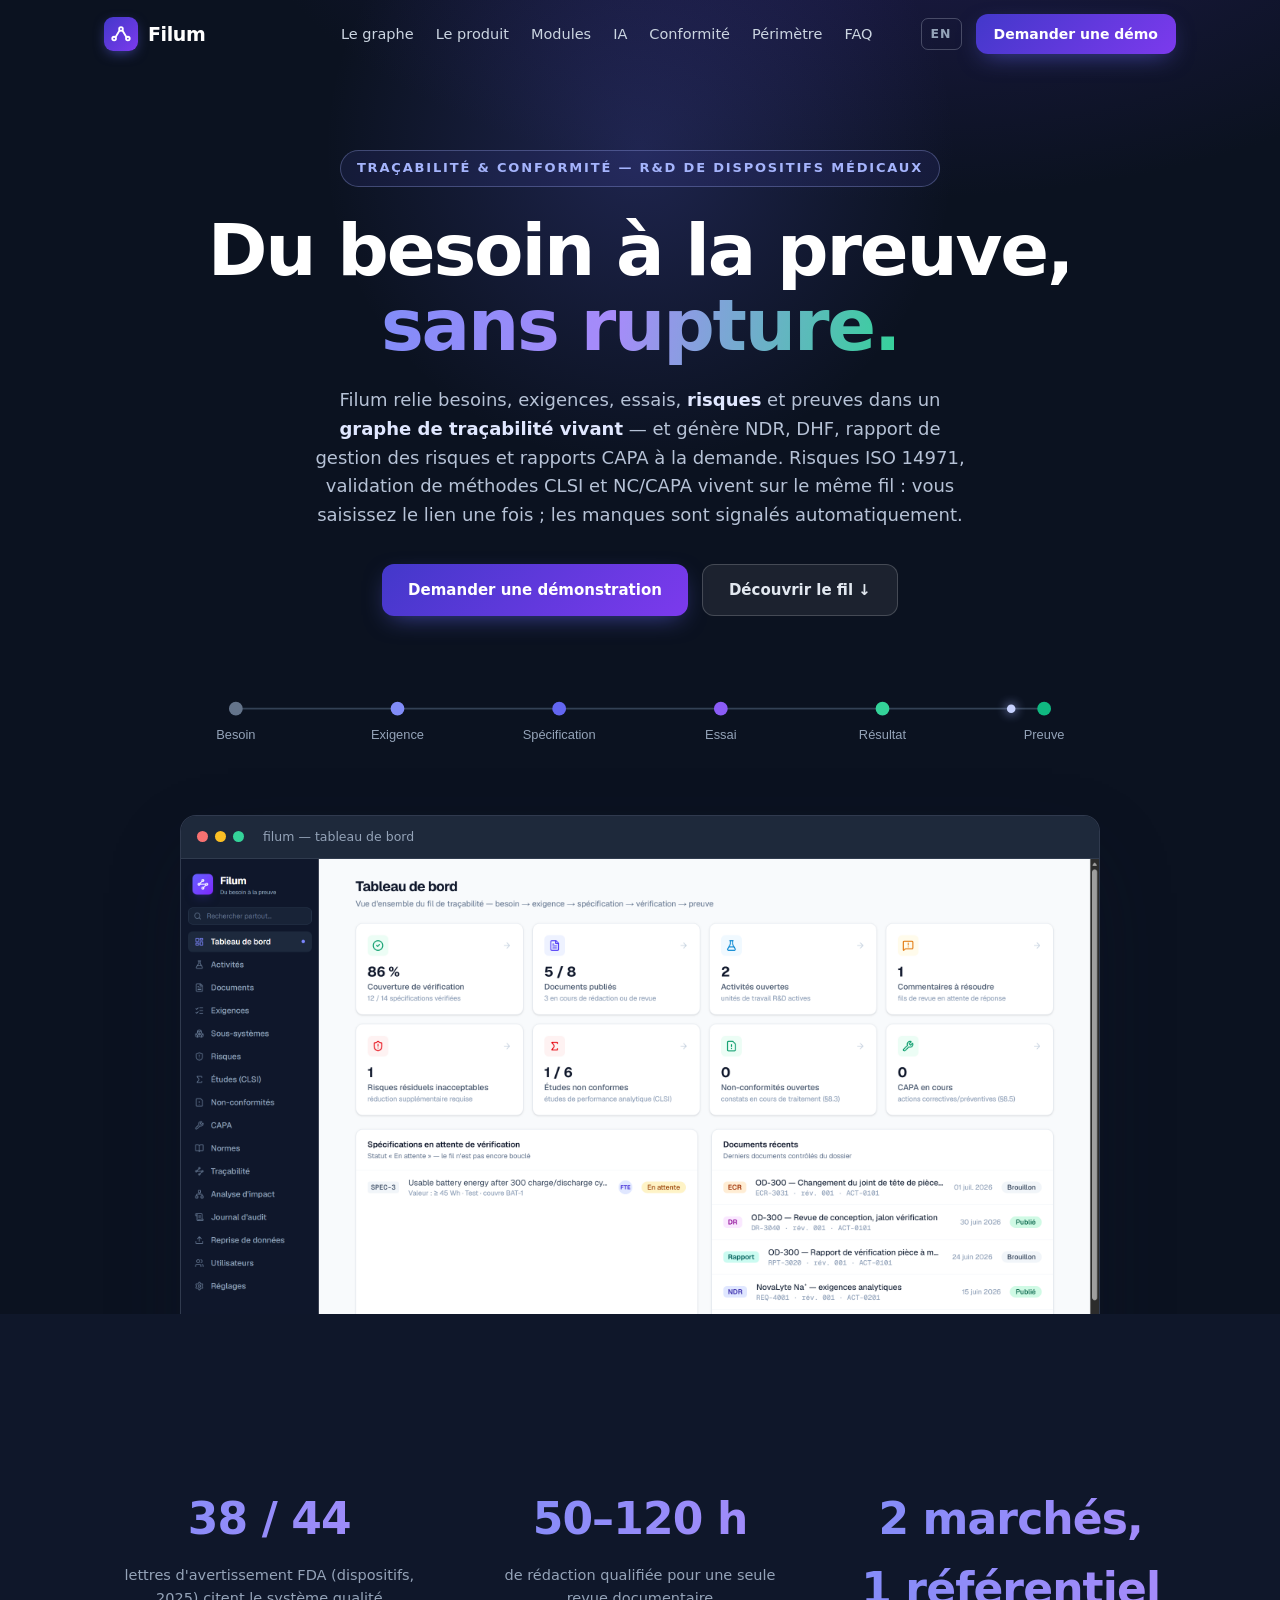
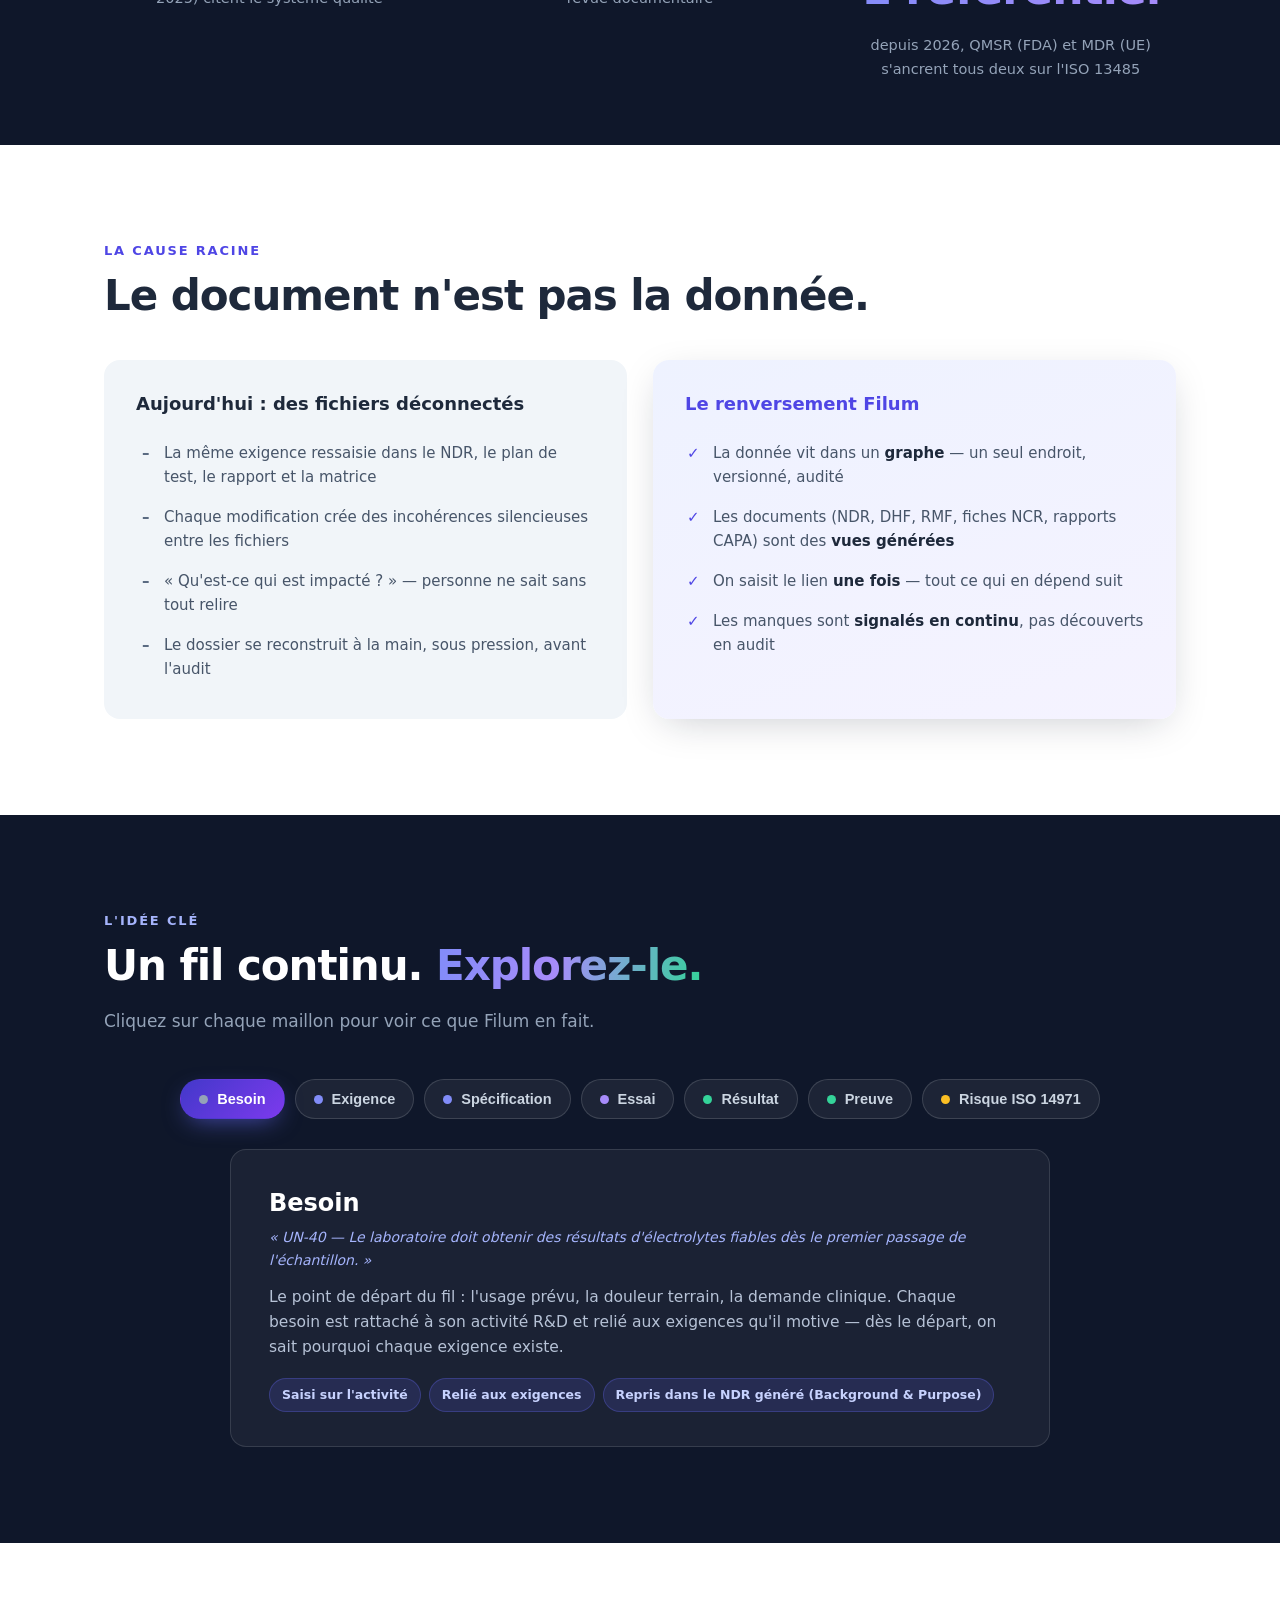
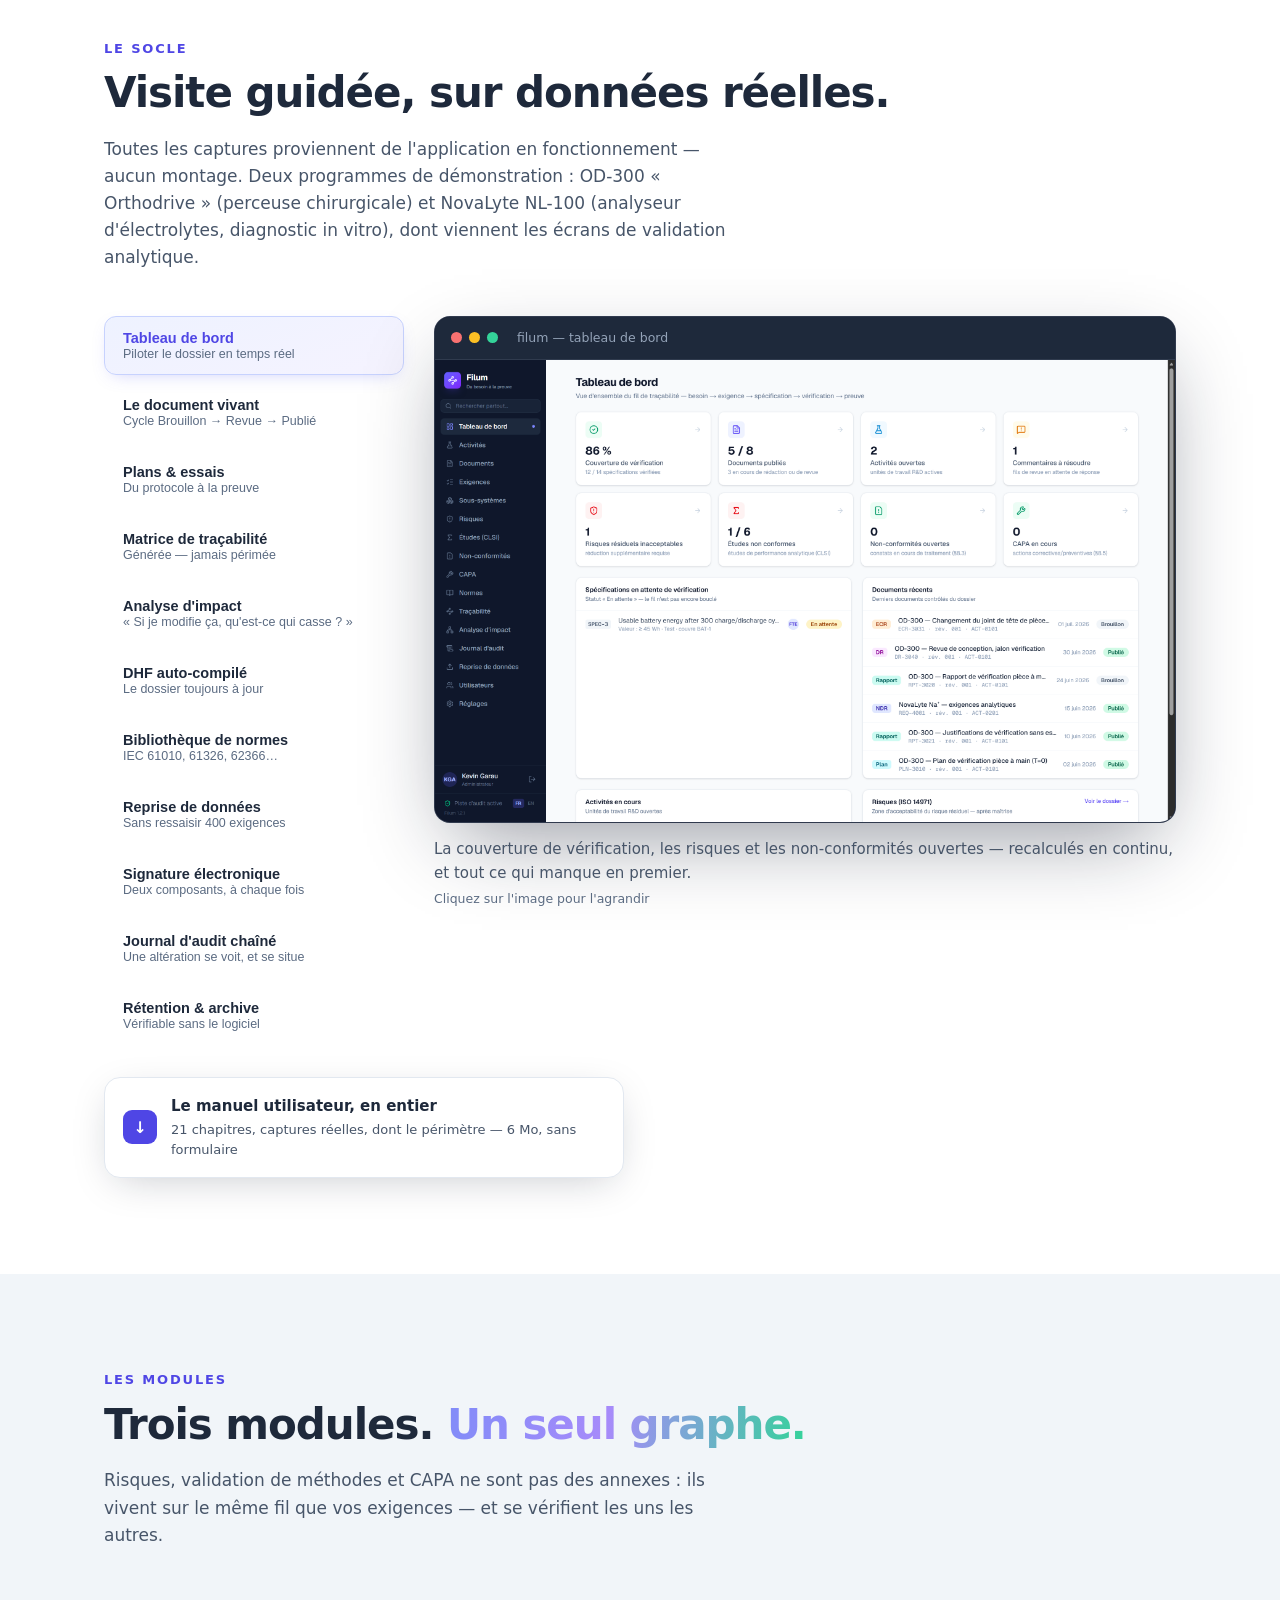
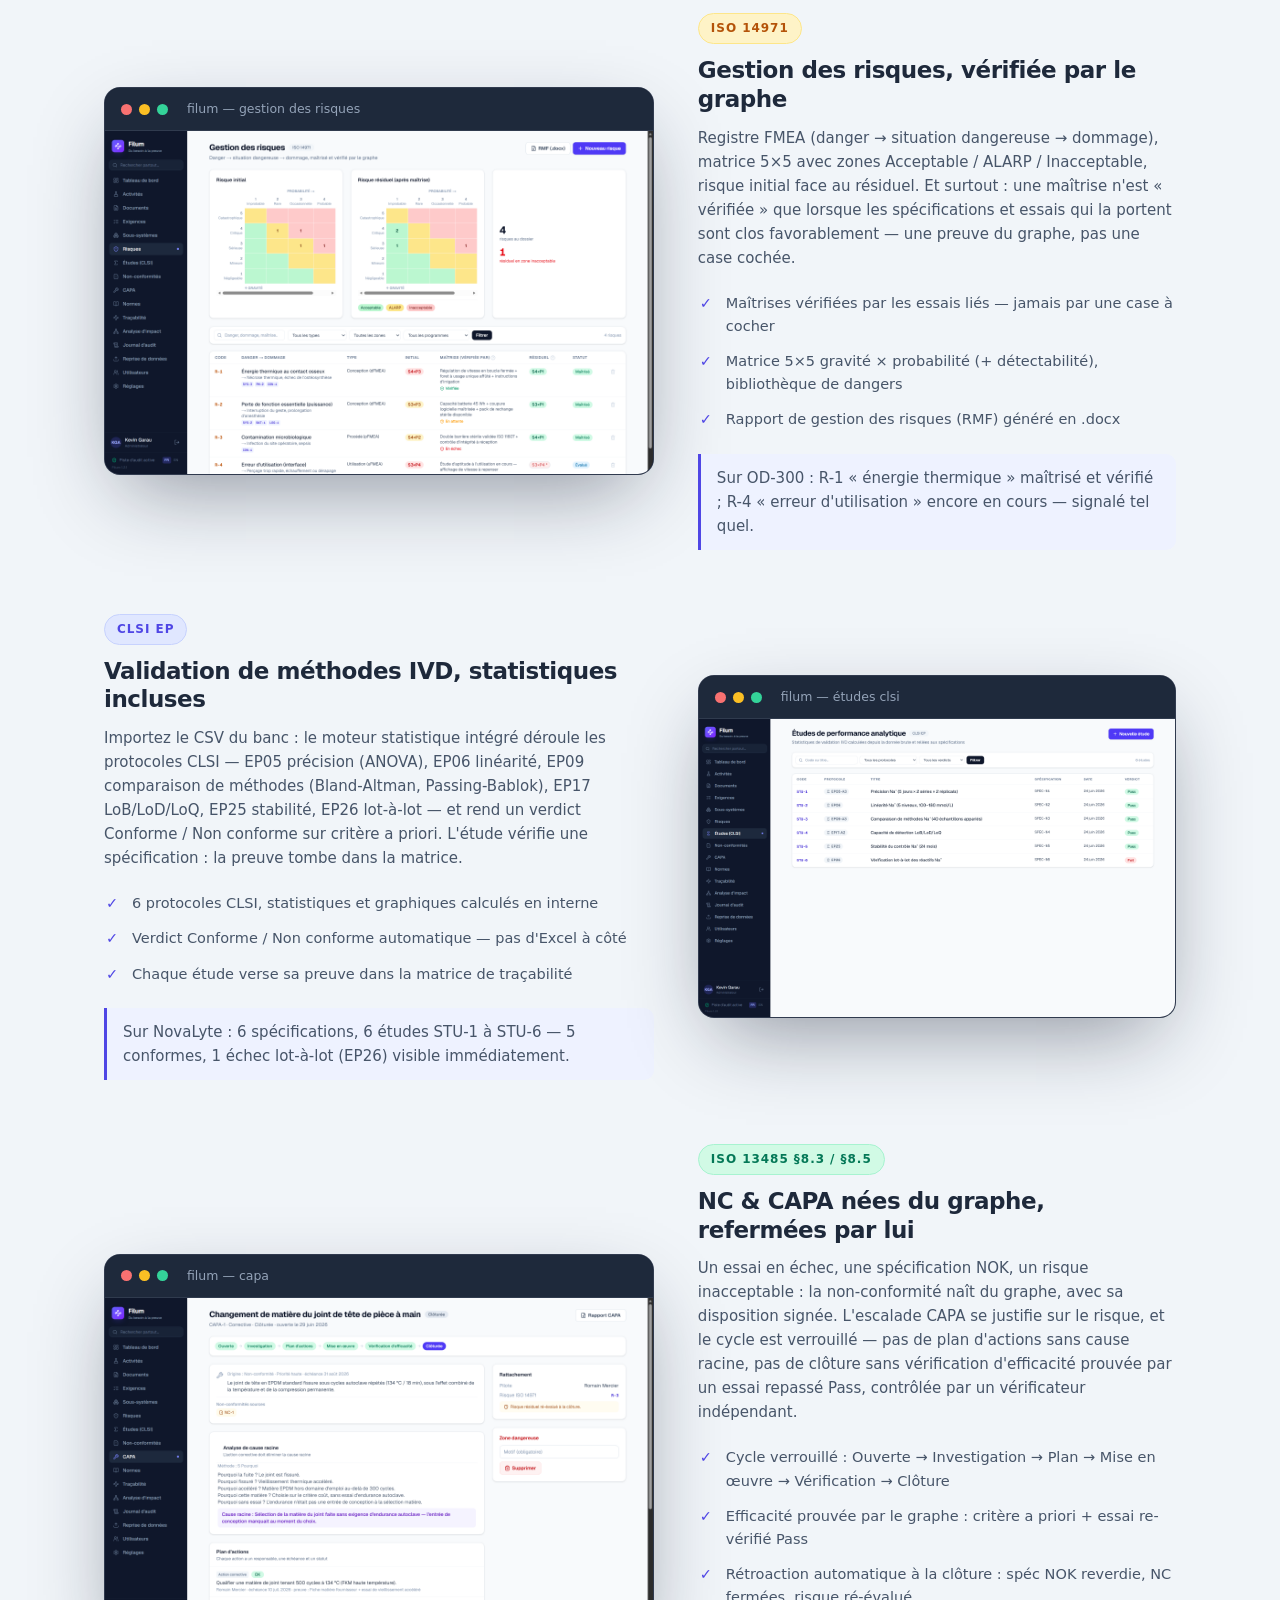
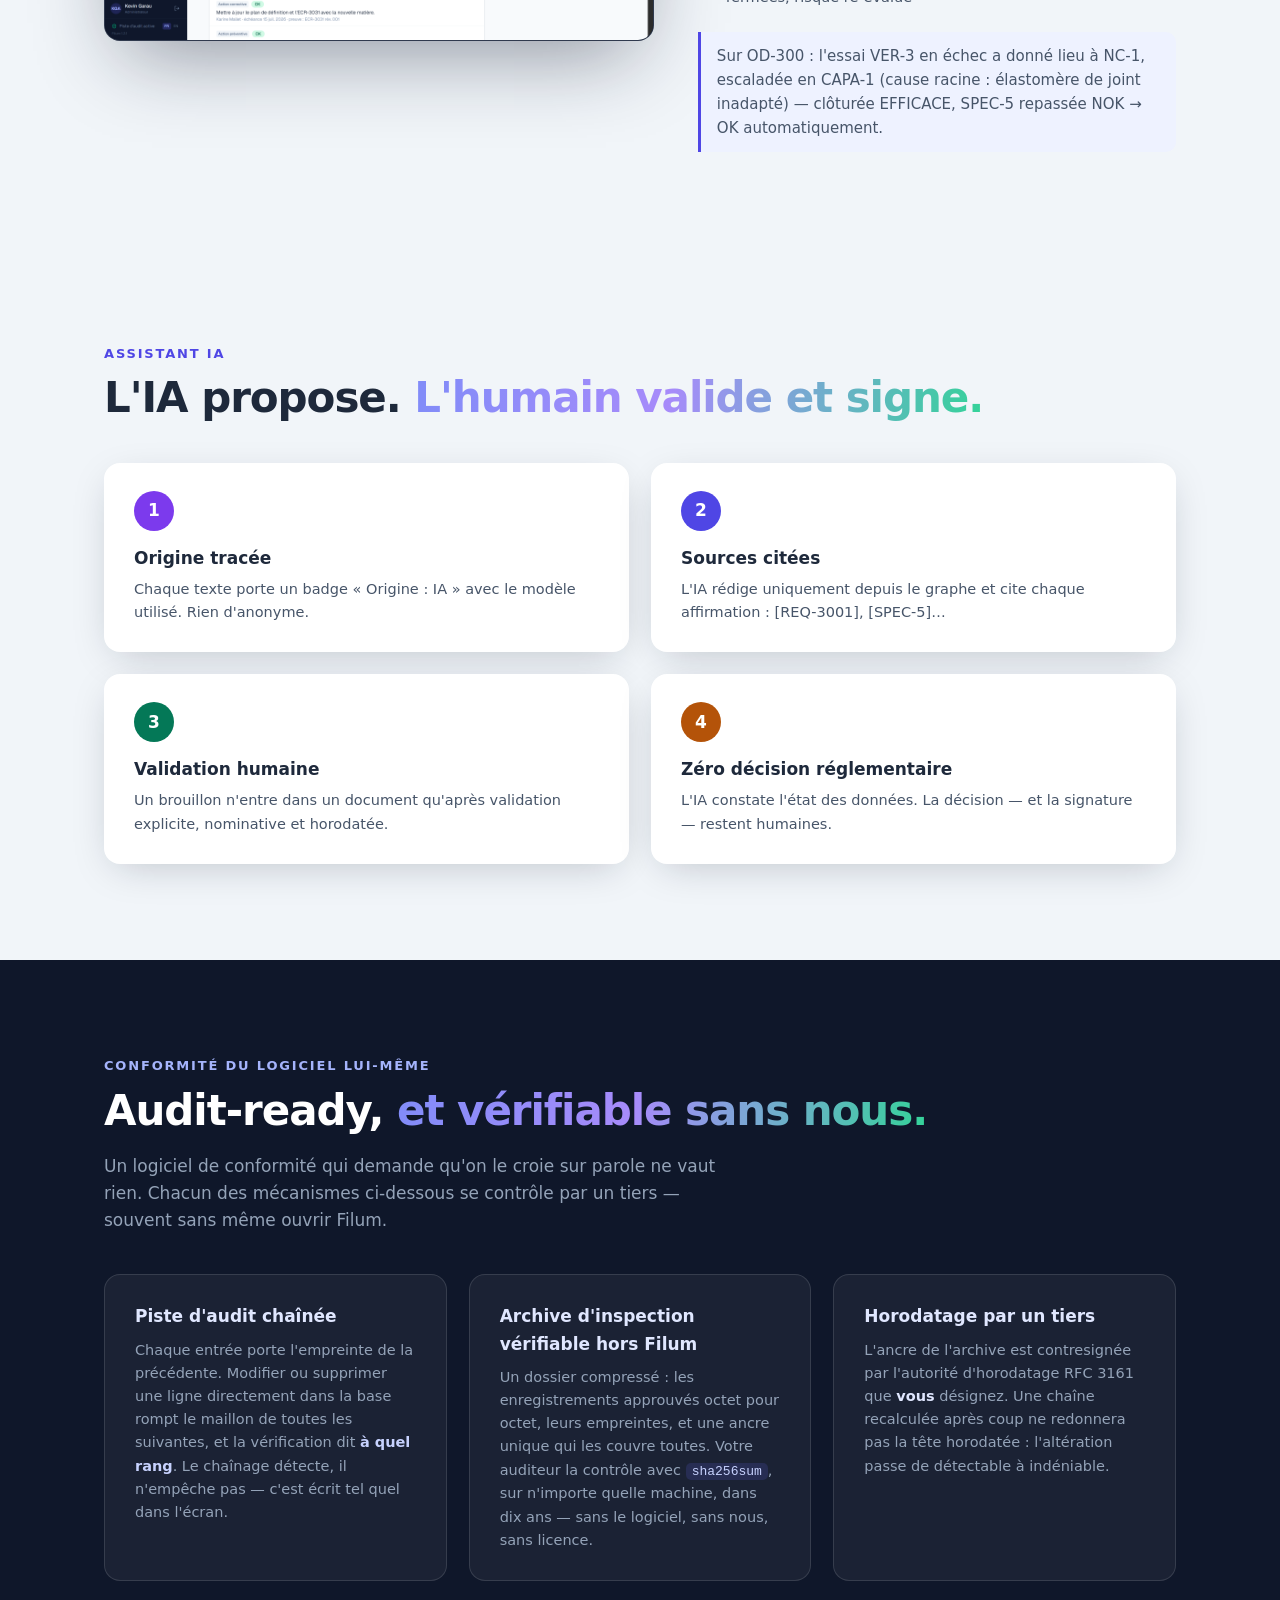
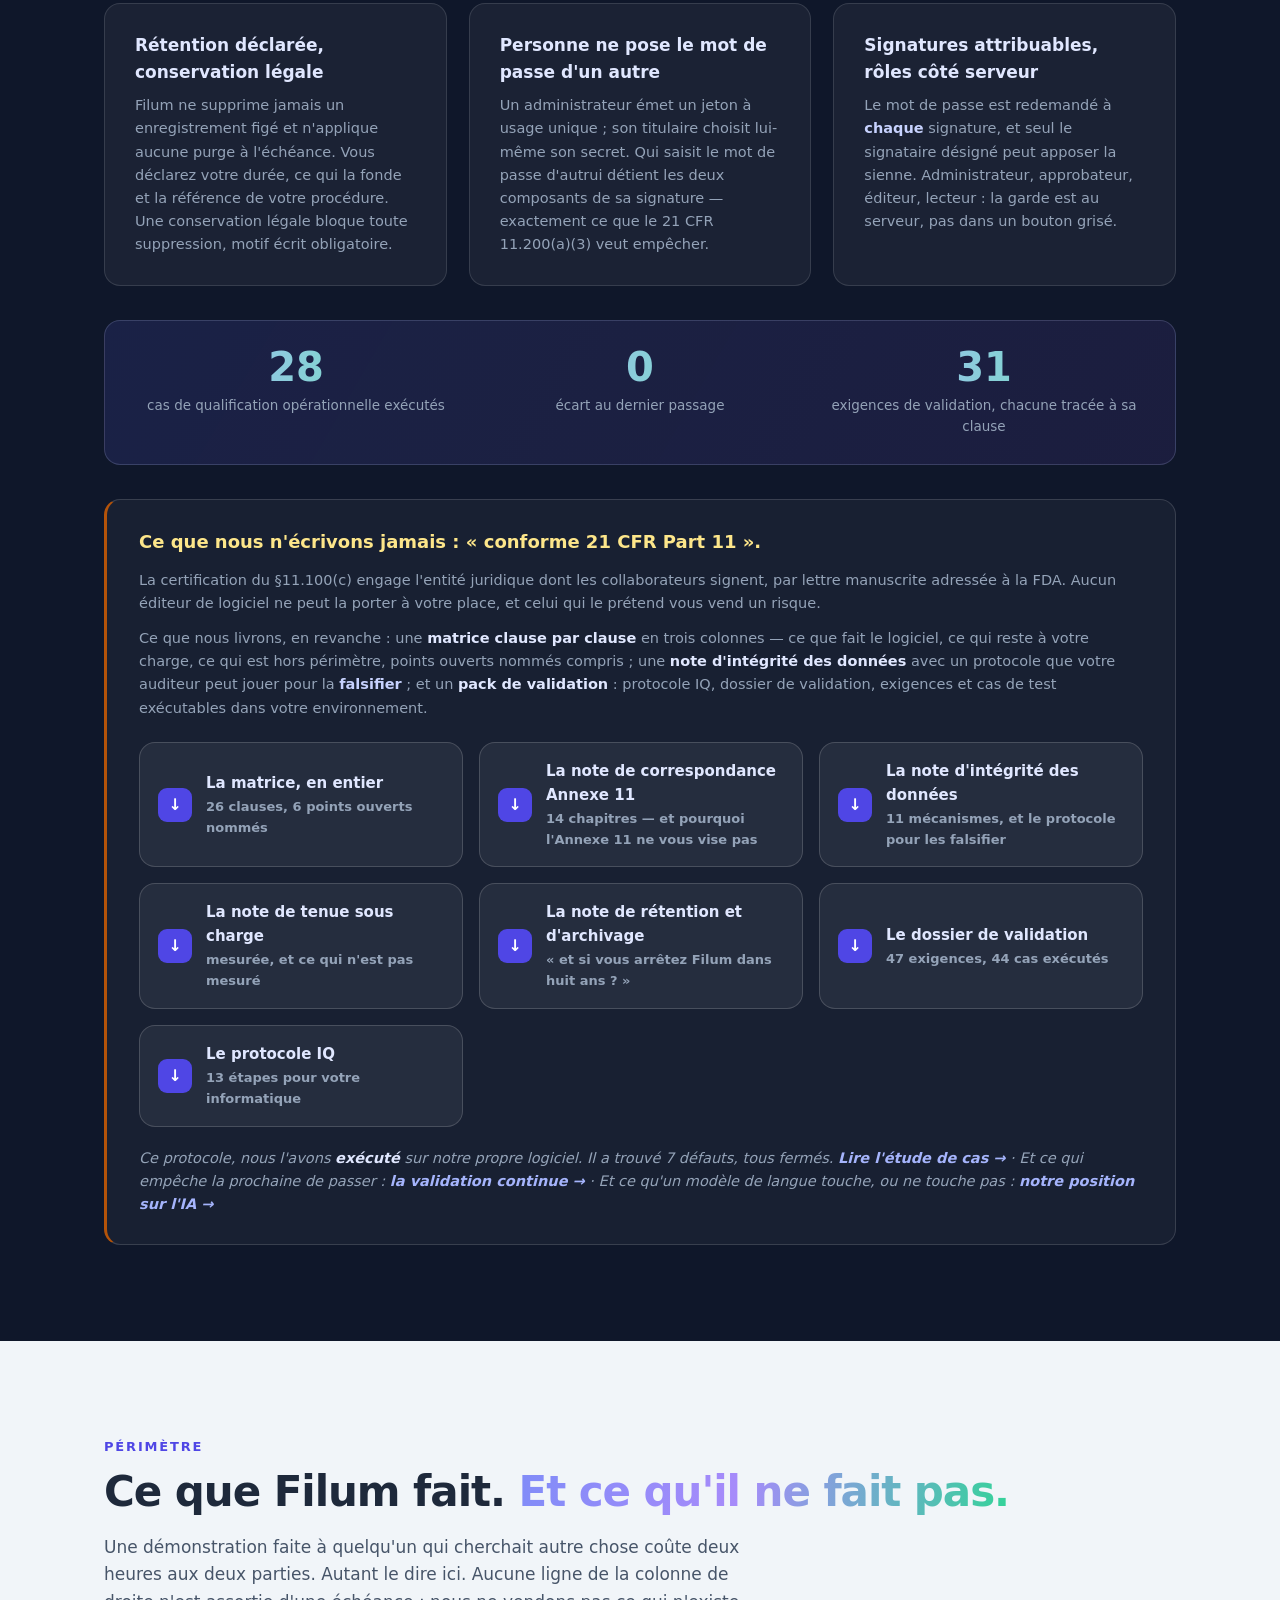
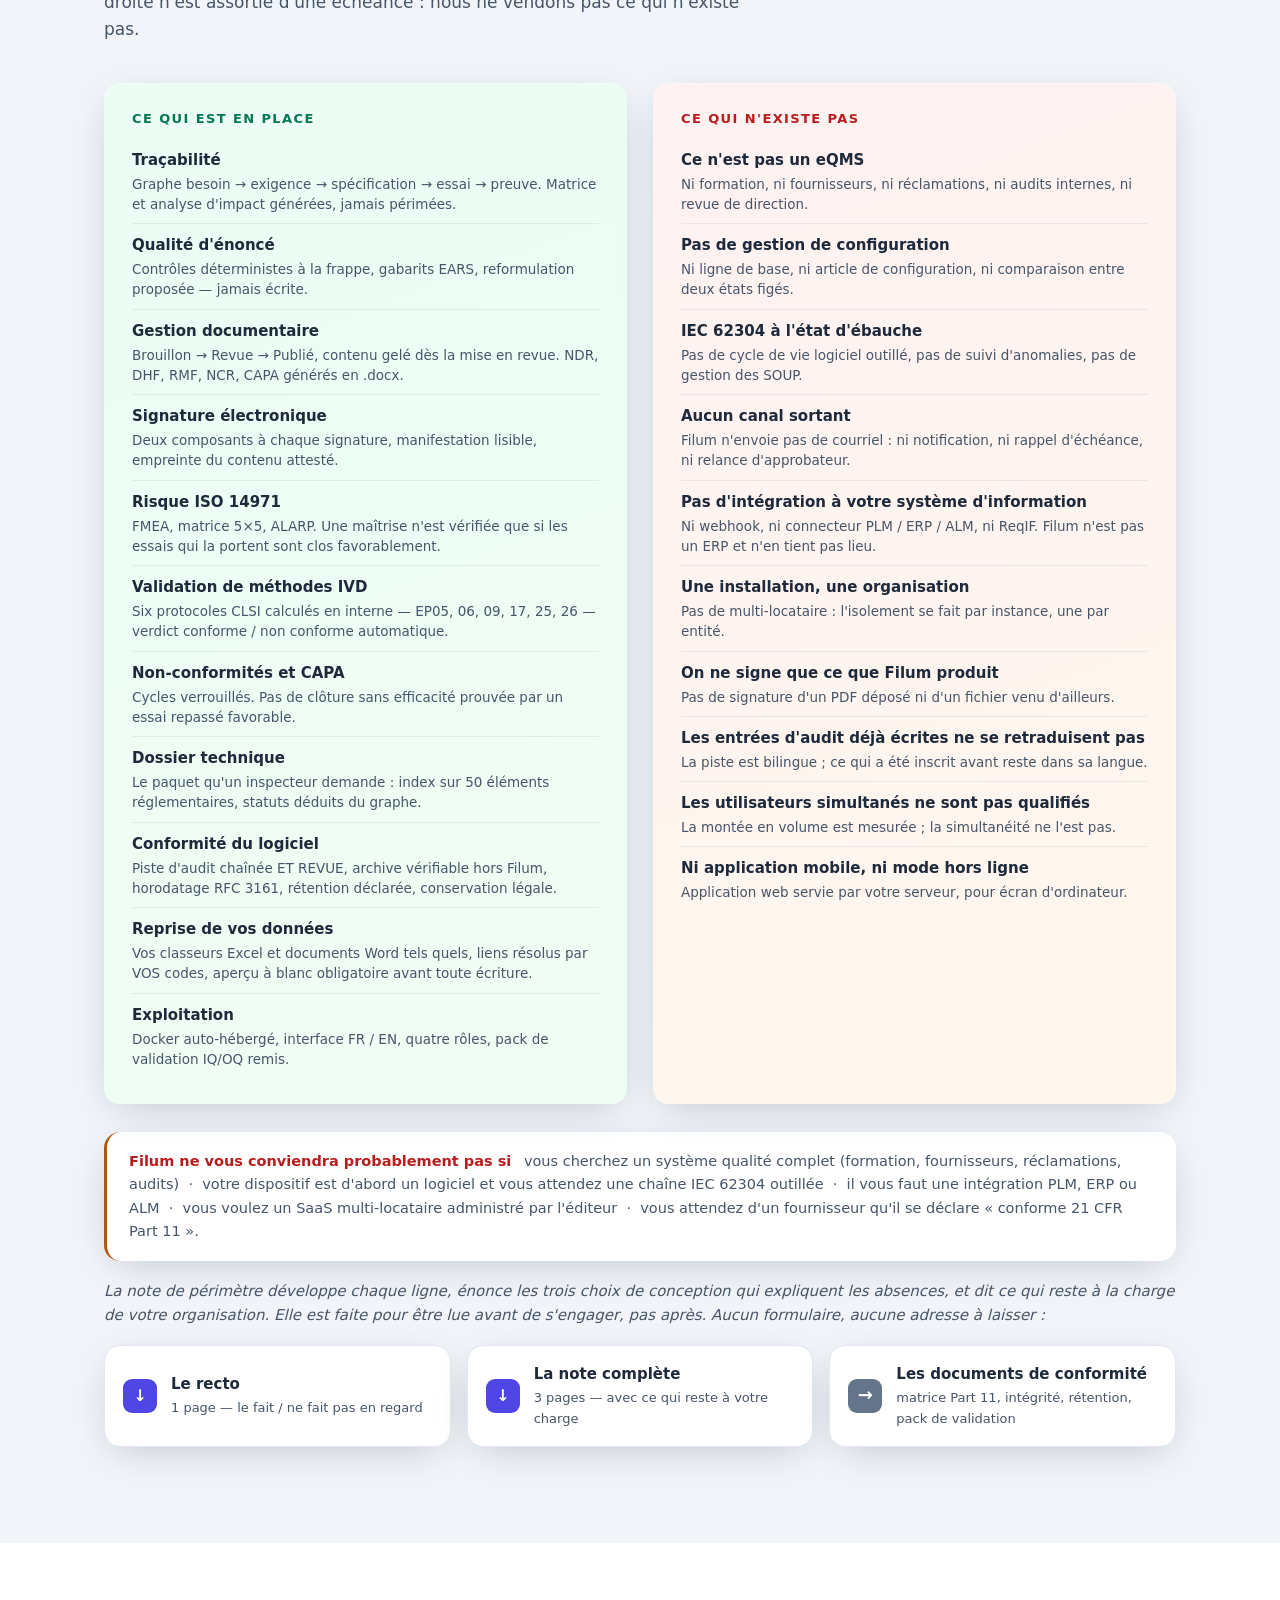
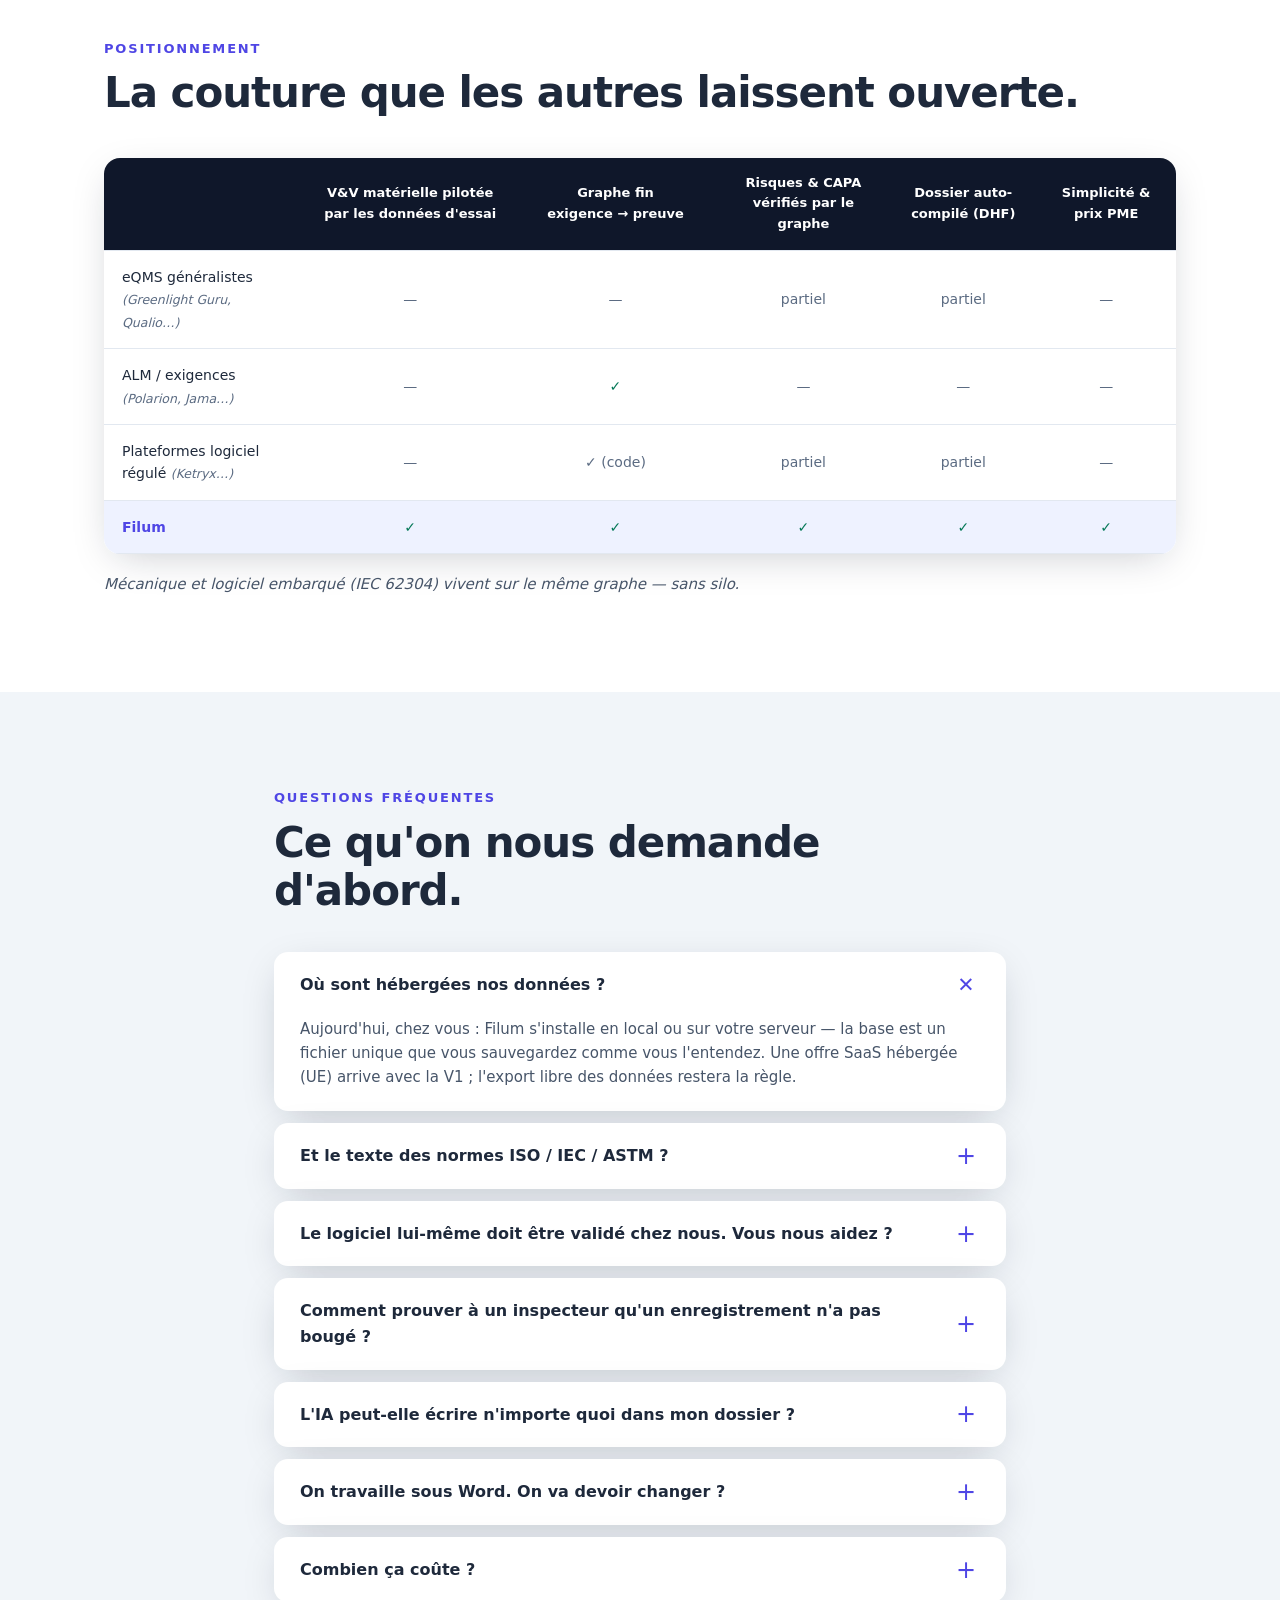
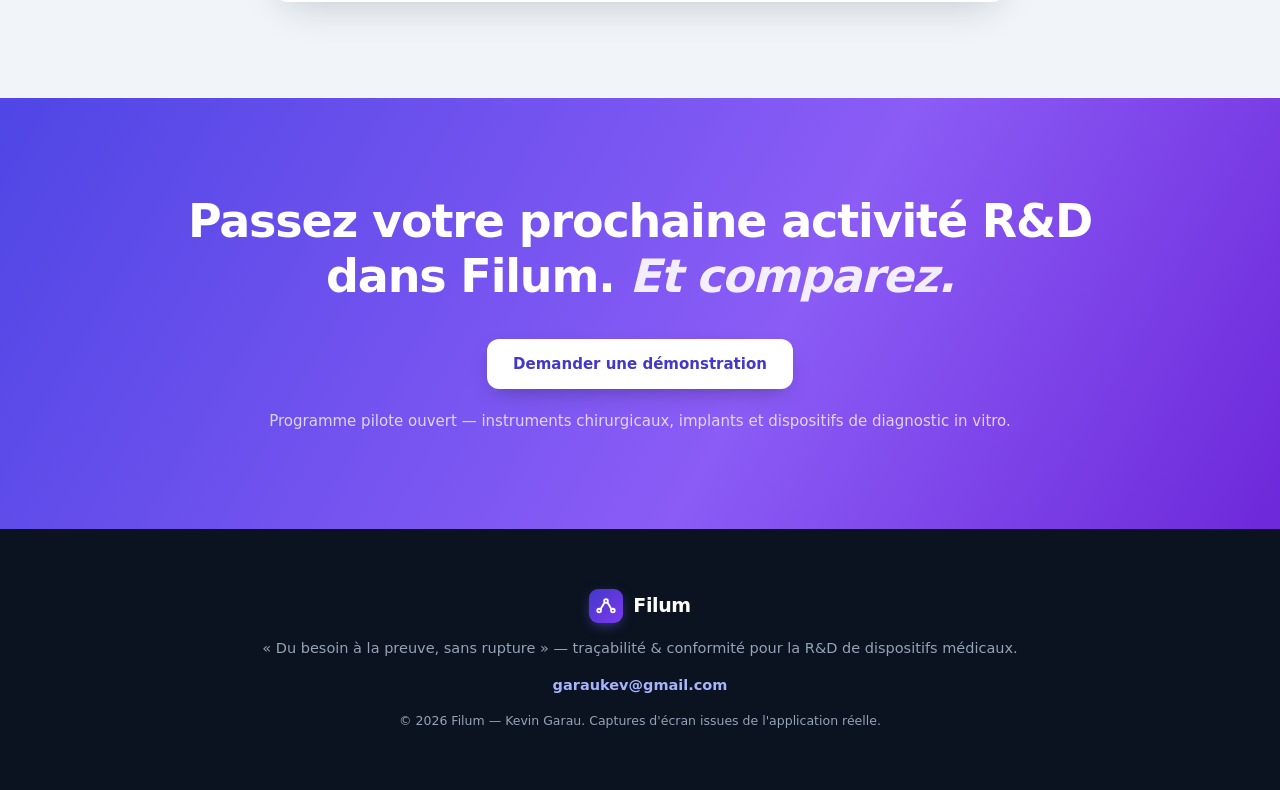
==== index.html @ b1b9bf74 "Périmètre : deux absences affirmées à tort, et Filum n'est pas un ERP Le document listait « pas d'AP" ====
<!DOCTYPE html>
<html lang="fr">
<head>
  <meta charset="UTF-8" />
  <meta name="viewport" content="width=device-width, initial-scale=1.0" />
  <title>Filum — Du besoin à la preuve, sans rupture</title>
  <meta name="description" content="Filum relie besoins, exigences, essais, risques et preuves dans un graphe de traçabilité vivant — et génère NDR, DHF, rapport de gestion des risques et rapports CAPA à la demande. Risques ISO 14971, validation de méthodes CLSI et NC/CAPA sur le même fil. Piste d'audit chaînée, archive d'inspection vérifiable sans le logiciel, pack de validation IQ/OQ remis avec. Conçu pour la R&amp;D de dispositifs médicaux." />
  <link rel="icon" href="favicon.svg" type="image/svg+xml" />
  <link rel="stylesheet" href="styles.css" />
  <link rel="alternate" hreflang="fr" href="https://filum-app.github.io/" />
  <link rel="alternate" hreflang="en" href="https://filum-app.github.io/en/" />
  <link rel="alternate" hreflang="x-default" href="https://filum-app.github.io/" />
</head>
<body>

<!-- ═══════════ NAVIGATION ═══════════ -->
<nav id="nav">
  <div class="nav-inner">
    <a class="brand" href="#top">
      <span class="brand-mark" aria-hidden="true">
        <svg viewBox="0 0 24 24" fill="none" stroke="white" stroke-width="2" stroke-linecap="round"><circle cx="4.5" cy="17" r="2"/><circle cx="12" cy="6.5" r="2"/><circle cx="19.5" cy="17" r="2"/><path d="M6 15.5 10.4 8.2M13.6 8.2 18 15.5"/></svg>
      </span>
      <span class="brand-name">Filum</span>
    </a>
    <div class="nav-links">
      <a href="#graphe">Le graphe</a>
      <a href="#produit">Le produit</a>
      <a href="#modules">Modules</a>
      <a href="#ia">IA</a>
      <a href="#conformite">Conformité</a>
      <a href="#perimetre">Périmètre</a>
      <a href="#faq">FAQ</a>
    </div>
    <div class="nav-right">
      <a class="lang-switch" href="en/" hreflang="en" title="Read this page in English">EN</a>
      <a class="btn btn-sm btn-primary" href="mailto:garaukev@gmail.com?subject=D%C3%A9monstration%20Filum">Demander une démo</a>
    </div>
  </div>
</nav>

<!-- ═══════════ HÉROS ═══════════ -->
<header class="hero" id="top">
  <div class="hero-glow" aria-hidden="true"></div>
  <div class="container hero-inner">
    <p class="hero-kicker reveal">Traçabilité &amp; conformité — R&amp;D de dispositifs médicaux</p>
    <h1 class="reveal d1">Du besoin à la preuve,<br /><span class="grad">sans rupture.</span></h1>
    <p class="hero-sub reveal d2">
      Filum relie besoins, exigences, essais, <strong>risques</strong> et preuves dans un <strong>graphe de traçabilité vivant</strong> — et génère NDR, DHF, rapport de gestion des risques et rapports CAPA à la demande. Risques ISO 14971, validation de méthodes CLSI et NC/CAPA vivent sur le même fil : vous saisissez le lien une fois ; les manques sont signalés automatiquement.
    </p>
    <div class="hero-cta reveal d3">
      <a class="btn btn-primary" href="mailto:garaukev@gmail.com?subject=D%C3%A9monstration%20Filum">Demander une démonstration</a>
      <a class="btn btn-ghost" href="#graphe">Découvrir le fil ↓</a>
    </div>

    <!-- Le fil animé -->
    <div class="hero-thread reveal d4" aria-hidden="true">
      <svg viewBox="0 0 1000 90" preserveAspectRatio="xMidYMid meet">
        <path id="threadPath" d="M 30 45 H 970" stroke="#334155" stroke-width="2" fill="none" />
        <path d="M 30 45 H 970" stroke="url(#threadGrad)" stroke-width="2" fill="none" class="thread-draw" />
        <defs>
          <linearGradient id="threadGrad" x1="0" x2="1">
            <stop offset="0" stop-color="#64748B"/><stop offset="0.5" stop-color="#6366F1"/><stop offset="1" stop-color="#10B981"/>
          </linearGradient>
        </defs>
        <g class="thread-nodes" font-family="Inter, sans-serif" font-size="15" text-anchor="middle">
          <g><circle cx="30"  cy="45" r="8" fill="#64748B"/><text x="30"  y="80" fill="#94A3B8">Besoin</text></g>
          <g><circle cx="218" cy="45" r="8" fill="#818CF8"/><text x="218" y="80" fill="#94A3B8">Exigence</text></g>
          <g><circle cx="406" cy="45" r="8" fill="#6366F1"/><text x="406" y="80" fill="#94A3B8">Spécification</text></g>
          <g><circle cx="594" cy="45" r="8" fill="#8B5CF6"/><text x="594" y="80" fill="#94A3B8">Essai</text></g>
          <g><circle cx="782" cy="45" r="8" fill="#34D399"/><text x="782" y="80" fill="#94A3B8">Résultat</text></g>
          <g><circle cx="970" cy="45" r="8" fill="#10B981"/><text x="970" y="80" fill="#94A3B8">Preuve</text></g>
        </g>
        <circle r="5" fill="#C7D2FE" class="thread-pulse">
          <animateMotion dur="4.5s" repeatCount="indefinite" keyPoints="0;1" keyTimes="0;1" calcMode="linear">
            <mpath href="#threadPath"/>
          </animateMotion>
        </circle>
      </svg>
    </div>

    <!-- Capture en vitrine -->
    <figure class="hero-shot reveal d5">
      <div class="browser-frame">
        <div class="browser-bar"><span></span><span></span><span></span><em>filum — tableau de bord</em></div>
        <img src="assets/tableau-de-bord.png" alt="Le tableau de bord Filum : couverture de vérification, documents, activités et risques en temps réel" />
      </div>
    </figure>
  </div>
</header>

<!-- ═══════════ CHIFFRES ═══════════ -->
<section class="stats">
  <div class="container stats-grid">
    <div class="stat reveal">
      <span class="stat-num" data-count="38" data-suffix=" / 44">38 / 44</span>
      <span class="stat-label">lettres d'avertissement FDA (dispositifs, 2025) citent le système qualité</span>
    </div>
    <div class="stat reveal d1">
      <span class="stat-num" data-count="120" data-prefix="50–" data-suffix="&nbsp;h">50–120&nbsp;h</span>
      <span class="stat-label">de rédaction qualifiée pour une seule revue documentaire</span>
    </div>
    <div class="stat reveal d2">
      <span class="stat-num" data-count="2" data-suffix="&nbsp;marchés, 1&nbsp;référentiel">2&nbsp;marchés, 1&nbsp;référentiel</span>
      <span class="stat-label">depuis 2026, QMSR (FDA) et MDR (UE) s'ancrent tous deux sur l'ISO 13485</span>
    </div>
  </div>
</section>

<!-- ═══════════ LE RENVERSEMENT ═══════════ -->
<section class="section" id="renversement">
  <div class="container">
    <p class="kicker reveal">La cause racine</p>
    <h2 class="reveal d1">Le document n'est pas la donnée.</h2>
    <div class="two-col">
      <div class="col-card col-before reveal d2">
        <h3>Aujourd'hui : des fichiers déconnectés</h3>
        <ul>
          <li>La même exigence ressaisie dans le NDR, le plan de test, le rapport et la matrice</li>
          <li>Chaque modification crée des incohérences silencieuses entre les fichiers</li>
          <li>« Qu'est-ce qui est impacté ? » — personne ne sait sans tout relire</li>
          <li>Le dossier se reconstruit à la main, sous pression, avant l'audit</li>
        </ul>
      </div>
      <div class="col-card col-after reveal d3">
        <h3>Le renversement Filum</h3>
        <ul>
          <li>La donnée vit dans un <strong>graphe</strong> — un seul endroit, versionné, audité</li>
          <li>Les documents (NDR, DHF, RMF, fiches NCR, rapports CAPA) sont des <strong>vues générées</strong></li>
          <li>On saisit le lien <strong>une fois</strong> — tout ce qui en dépend suit</li>
          <li>Les manques sont <strong>signalés en continu</strong>, pas découverts en audit</li>
        </ul>
      </div>
    </div>
  </div>
</section>

<!-- ═══════════ LE GRAPHE INTERACTIF ═══════════ -->
<section class="section section-dark" id="graphe">
  <div class="container">
    <p class="kicker reveal">L'idée clé</p>
    <h2 class="reveal d1">Un fil continu. <span class="grad">Explorez-le.</span></h2>
    <p class="section-sub reveal d2">Cliquez sur chaque maillon pour voir ce que Filum en fait.</p>

    <div class="graph-explorer reveal d3">
      <div class="graph-nodes" role="tablist" aria-label="Les maillons du graphe">
        <button class="gnode active" data-node="besoin" role="tab"><span class="dot dot-slate"></span>Besoin</button>
        <button class="gnode" data-node="exigence" role="tab"><span class="dot dot-indigo"></span>Exigence</button>
        <button class="gnode" data-node="spec" role="tab"><span class="dot dot-indigo"></span>Spécification</button>
        <button class="gnode" data-node="essai" role="tab"><span class="dot dot-violet"></span>Essai</button>
        <button class="gnode" data-node="resultat" role="tab"><span class="dot dot-emerald"></span>Résultat</button>
        <button class="gnode" data-node="preuve" role="tab"><span class="dot dot-emerald"></span>Preuve</button>
        <button class="gnode gnode-risk" data-node="risque" role="tab"><span class="dot dot-amber"></span>Risque ISO 14971</button>
      </div>
      <div class="graph-panel" id="graphPanel">
        <!-- rempli par script.js depuis #graph-data -->
      </div>
    </div>
  </div>
</section>

<!-- ═══════════ TOUR DU PRODUIT ═══════════ -->
<section class="section" id="produit">
  <div class="container">
    <p class="kicker reveal">Le socle</p>
    <h2 class="reveal d1">Visite guidée, sur données réelles.</h2>
    <p class="section-sub reveal d2">Toutes les captures proviennent de l'application en fonctionnement — aucun montage. Deux programmes de démonstration : OD-300 « Orthodrive » (perceuse chirurgicale) et NovaLyte NL-100 (analyseur d'électrolytes, diagnostic in vitro), dont viennent les écrans de validation analytique.</p>

    <div class="tour reveal d3">
      <div class="tour-tabs" role="tablist" aria-label="Écrans du produit">
        <button class="ttab active" data-shot="tableau-de-bord" data-caption="La couverture de vérification, les risques et les non-conformités ouvertes — recalculés en continu, et tout ce qui manque en premier.">
          <strong>Tableau de bord</strong><span>Piloter le dossier en temps réel</span>
        </button>
        <button class="ttab" data-shot="document" data-caption="REQ-3002 publié : l'enregistrement approuvé est conservé octet pour octet, avec l'empreinte SHA-256 du contenu que chaque signature atteste. Le téléchargement sert ces octets — il ne régénère pas le document.">
          <strong>Le document vivant</strong><span>Cycle Brouillon → Revue → Publié</span>
        </button>
        <button class="ttab" data-shot="plan-de-test" data-caption="PLN-3010 : protocoles, résultats et preuves reliés aux spécifications. Import CSV du banc d'essai — n, moyenne, écart-type calculés automatiquement.">
          <strong>Plans &amp; essais</strong><span>Du protocole à la preuve</span>
        </button>
        <button class="ttab" data-shot="matrice" data-caption="Chaque ligne est un fil complet. Une case vide = un trou du dossier. Export CSV en un clic.">
          <strong>Matrice de traçabilité</strong><span>Générée — jamais périmée</span>
        </button>
        <button class="ttab" data-shot="impact" data-caption="Amont en ambre, aval en émeraude : depuis SPEC-5, le fil remonte au besoin et descend jusqu'à NC-1 et CAPA-1 — tout ce qu'une modification remet en cause, en une seconde.">
          <strong>Analyse d'impact</strong><span>« Si je modifie ça, qu'est-ce qui casse ? »</span>
        </button>
        <button class="ttab" data-shot="activite" data-caption="ACT-0101 : contrôles de complétude en continu, puis le Design History File compilé en un clic — manques signalés dedans.">
          <strong>DHF auto-compilé</strong><span>Le dossier toujours à jour</span>
        </button>
        <button class="ttab" data-shot="normes" data-caption="ISO 13485, MDR, ISO 14971, IEC 62304, 61010, 61326, 62366… des références liables aux exigences. Métadonnées seulement — le texte reste dans vos copies achetées.">
          <strong>Bibliothèque de normes</strong><span>IEC 61010, 61326, 62366…</span>
        </button>
        <button class="ttab" data-shot="import" data-caption="Votre dossier existant entre depuis un fichier CSV. Les liens se résolvent avec VOS codes. Aperçu à blanc avant toute écriture : ce qui serait créé, mis à jour, rejeté — et pourquoi, ligne par ligne.">
          <strong>Reprise de données</strong><span>Sans ressaisir 400 exigences</span>
        </button>
        <button class="ttab" data-shot="signature" data-caption="Le mot de passe est redemandé à chaque signature (21 CFR 11.200(a)(1)). La manifestation porte le nom imprimé figé, la signification, l'horodatage UTC (11.50) et l'empreinte du contenu attesté (11.70). Un échec est journalisé et compte dans le verrouillage du compte.">
          <strong>Signature électronique</strong><span>Deux composants, à chaque fois</span>
        </button>
        <button class="ttab" data-shot="audit" data-caption="Chaque entrée porte l'empreinte de la précédente : le bandeau vérifie la chaîne à chaque affichage et nommerait le rang d'une rupture. Écritures, signatures, gels de contenu, générations et connexions — attribuées, horodatées, en append seul (ALCOA+), avec une annulation ciblée pour corriger sans jamais effacer.">
          <strong>Journal d'audit chaîné</strong><span>Une altération se voit, et se situe</span>
        </button>
        <button class="ttab" data-shot="retention" data-caption="Vous déclarez votre durée de conservation, ce qui la fonde et la référence de votre procédure — Filum n'impose aucune doctrine et ne purge jamais. Une conservation légale bloque toute suppression. L'archive d'inspection produit un dossier vérifiable hors Filum, dont l'ancre peut être contresignée par une autorité d'horodatage RFC 3161.">
          <strong>Rétention &amp; archive</strong><span>Vérifiable sans le logiciel</span>
        </button>
      </div>
      <figure class="tour-stage">
        <div class="browser-frame">
          <div class="browser-bar"><span></span><span></span><span></span><em id="tourTitle">filum — tableau de bord</em></div>
          <img id="tourImg" src="assets/tableau-de-bord.png" alt="Capture d'écran de Filum" />
        </div>
        <figcaption id="tourCaption">La couverture de vérification, les risques et les non-conformités ouvertes — recalculés en continu, et tout ce qui manque en premier.</figcaption>
        <p class="tour-hint">Cliquez sur l'image pour l'agrandir</p>
      </figure>
    </div>

    <div class="telechargements telechargements-un reveal d3">
      <a class="dl" href="docs/Manuel_utilisateur_Filum.docx" download>
        <span class="dl-ico" aria-hidden="true">↓</span>
        <span class="dl-txt">
          <strong>Le manuel utilisateur, en entier</strong>
          <em>21 chapitres, captures réelles, dont le périmètre — 6 Mo, sans formulaire</em>
        </span>
      </a>
    </div>
  </div>
</section>

<!-- ═══════════ LES TROIS MODULES ═══════════ -->
<section class="section section-tint" id="modules">
  <div class="container">
    <p class="kicker reveal">Les modules</p>
    <h2 class="reveal d1">Trois modules. <span class="grad">Un seul graphe.</span></h2>
    <p class="section-sub reveal d2">Risques, validation de méthodes et CAPA ne sont pas des annexes : ils vivent sur le même fil que vos exigences — et se vérifient les uns les autres.</p>

    <!-- Module 1 : ISO 14971 -->
    <div class="module-row reveal">
      <figure class="module-figure">
        <div class="browser-frame">
          <div class="browser-bar"><span></span><span></span><span></span><em>filum — gestion des risques</em></div>
          <img src="assets/risques.png" alt="Le module ISO 14971 de Filum : matrices 5×5 initiale et résiduelle, registre FMEA avec maîtrises vérifiées par le graphe" />
        </div>
      </figure>
      <div class="module-text">
        <span class="module-badge badge-amber">ISO 14971</span>
        <h3>Gestion des risques, vérifiée par le graphe</h3>
        <p>Registre FMEA (danger → situation dangereuse → dommage), matrice 5×5 avec zones Acceptable / ALARP / Inacceptable, risque initial face au résiduel. Et surtout : une maîtrise n'est « vérifiée » que lorsque les spécifications et essais qui la portent sont clos favorablement — une preuve du graphe, pas une case cochée.</p>
        <ul class="module-points">
          <li>Maîtrises vérifiées par les essais liés — jamais par une case à cocher</li>
          <li>Matrice 5×5 gravité × probabilité (+ détectabilité), bibliothèque de dangers</li>
          <li>Rapport de gestion des risques (RMF) généré en .docx</li>
        </ul>
        <p class="module-case">Sur OD-300 : R-1 « énergie thermique » maîtrisé et vérifié ; R-4 « erreur d'utilisation » encore en cours — signalé tel quel.</p>
      </div>
    </div>

    <!-- Module 2 : Études CLSI -->
    <div class="module-row module-flip reveal">
      <figure class="module-figure">
        <div class="browser-frame">
          <div class="browser-bar"><span></span><span></span><span></span><em>filum — études clsi</em></div>
          <img src="assets/etudes.png" alt="Le module Études CLSI de Filum : six études EP05 à EP26 avec verdict Conforme / Non conforme automatique, chacune reliée à sa spécification" />
        </div>
      </figure>
      <div class="module-text">
        <span class="module-badge badge-indigo">CLSI EP</span>
        <h3>Validation de méthodes IVD, statistiques incluses</h3>
        <p>Importez le CSV du banc : le moteur statistique intégré déroule les protocoles CLSI — EP05 précision (ANOVA), EP06 linéarité, EP09 comparaison de méthodes (Bland-Altman, Passing-Bablok), EP17 LoB/LoD/LoQ, EP25 stabilité, EP26 lot-à-lot — et rend un verdict Conforme / Non conforme sur critère a priori. L'étude vérifie une spécification : la preuve tombe dans la matrice.</p>
        <ul class="module-points">
          <li>6 protocoles CLSI, statistiques et graphiques calculés en interne</li>
          <li>Verdict Conforme / Non conforme automatique — pas d'Excel à côté</li>
          <li>Chaque étude verse sa preuve dans la matrice de traçabilité</li>
        </ul>
        <p class="module-case">Sur NovaLyte : 6 spécifications, 6 études STU-1 à STU-6 — 5 conformes, 1 échec lot-à-lot (EP26) visible immédiatement.</p>
      </div>
    </div>

    <!-- Module 3 : NC / CAPA -->
    <div class="module-row reveal">
      <figure class="module-figure">
        <div class="browser-frame">
          <div class="browser-bar"><span></span><span></span><span></span><em>filum — capa</em></div>
          <img src="assets/capa.png" alt="Le module NC/CAPA de Filum : CAPA-1 clôturée avec cycle de vie complet, cause racine et vérification d'efficacité" />
        </div>
      </figure>
      <div class="module-text">
        <span class="module-badge badge-emerald">ISO 13485 §8.3 / §8.5</span>
        <h3>NC &amp; CAPA nées du graphe, refermées par lui</h3>
        <p>Un essai en échec, une spécification NOK, un risque inacceptable : la non-conformité naît du graphe, avec sa disposition signée. L'escalade CAPA se justifie sur le risque, et le cycle est verrouillé — pas de plan d'actions sans cause racine, pas de clôture sans vérification d'efficacité prouvée par un essai repassé Pass, contrôlée par un vérificateur indépendant.</p>
        <ul class="module-points">
          <li>Cycle verrouillé : Ouverte → Investigation → Plan → Mise en œuvre → Vérification → Clôture</li>
          <li>Efficacité prouvée par le graphe : critère a priori + essai re-vérifié Pass</li>
          <li>Rétroaction automatique à la clôture : spéc NOK reverdie, NC fermées, risque ré-évalué</li>
        </ul>
        <p class="module-case">Sur OD-300 : l'essai VER-3 en échec a donné lieu à NC-1, escaladée en CAPA-1 (cause racine : élastomère de joint inadapté) — clôturée EFFICACE, SPEC-5 repassée NOK → OK automatiquement.</p>
      </div>
    </div>
  </div>
</section>

<!-- ═══════════ IA SOUS GARDE-FOUS ═══════════ -->
<section class="section section-tint" id="ia">
  <div class="container">
    <p class="kicker reveal">Assistant IA</p>
    <h2 class="reveal d1">L'IA propose. <span class="grad">L'humain valide et signe.</span></h2>
    <div class="cards-4">
      <div class="gcard reveal"><span class="gnum n1">1</span><h3>Origine tracée</h3><p>Chaque texte porte un badge « Origine : IA » avec le modèle utilisé. Rien d'anonyme.</p></div>
      <div class="gcard reveal d1"><span class="gnum n2">2</span><h3>Sources citées</h3><p>L'IA rédige uniquement depuis le graphe et cite chaque affirmation : [REQ-3001], [SPEC-5]…</p></div>
      <div class="gcard reveal d2"><span class="gnum n3">3</span><h3>Validation humaine</h3><p>Un brouillon n'entre dans un document qu'après validation explicite, nominative et horodatée.</p></div>
      <div class="gcard reveal d3"><span class="gnum n4">4</span><h3>Zéro décision réglementaire</h3><p>L'IA constate l'état des données. La décision — et la signature — restent humaines.</p></div>
    </div>
  </div>
</section>

<!-- ═══════════ CONFORMITÉ ═══════════ -->
<section class="section section-dark" id="conformite">
  <div class="container">
    <p class="kicker reveal">Conformité du logiciel lui-même</p>
    <h2 class="reveal d1">Audit-ready, <span class="grad">et vérifiable sans nous.</span></h2>
    <p class="section-sub reveal d2">Un logiciel de conformité qui demande qu'on le croie sur parole ne vaut rien. Chacun des mécanismes ci-dessous se contrôle par un tiers — souvent sans même ouvrir Filum.</p>
    <div class="cards-3">
      <div class="ccard reveal">
        <h3>Piste d'audit chaînée</h3>
        <p>Chaque entrée porte l'empreinte de la précédente. Modifier ou supprimer une ligne directement dans la base rompt le maillon de toutes les suivantes, et la vérification dit <em>à quel rang</em>. Le chaînage détecte, il n'empêche pas — c'est écrit tel quel dans l'écran.</p>
      </div>
      <div class="ccard reveal d1">
        <h3>Archive d'inspection vérifiable hors Filum</h3>
        <p>Un dossier compressé : les enregistrements approuvés octet pour octet, leurs empreintes, et une ancre unique qui les couvre toutes. Votre auditeur la contrôle avec <code>sha256sum</code>, sur n'importe quelle machine, dans dix ans — sans le logiciel, sans nous, sans licence.</p>
      </div>
      <div class="ccard reveal d2">
        <h3>Horodatage par un tiers</h3>
        <p>L'ancre de l'archive est contresignée par l'autorité d'horodatage RFC 3161 que <strong>vous</strong> désignez. Une chaîne recalculée après coup ne redonnera pas la tête horodatée : l'altération passe de détectable à indéniable.</p>
      </div>
      <div class="ccard reveal">
        <h3>Rétention déclarée, conservation légale</h3>
        <p>Filum ne supprime jamais un enregistrement figé et n'applique aucune purge à l'échéance. Vous déclarez votre durée, ce qui la fonde et la référence de votre procédure. Une conservation légale bloque toute suppression, motif écrit obligatoire.</p>
      </div>
      <div class="ccard reveal d1">
        <h3>Personne ne pose le mot de passe d'un autre</h3>
        <p>Un administrateur émet un jeton à usage unique ; son titulaire choisit lui-même son secret. Qui saisit le mot de passe d'autrui détient les deux composants de sa signature — exactement ce que le 21 CFR 11.200(a)(3) veut empêcher.</p>
      </div>
      <div class="ccard reveal d2">
        <h3>Signatures attribuables, rôles côté serveur</h3>
        <p>Le mot de passe est redemandé à <em>chaque</em> signature, et seul le signataire désigné peut apposer la sienne. Administrateur, approbateur, éditeur, lecteur : la garde est au serveur, pas dans un bouton grisé.</p>
      </div>
    </div>

    <div class="proof reveal d2">
      <div class="proof-num"><strong>28</strong><span>cas de qualification opérationnelle exécutés</span></div>
      <div class="proof-num"><strong>0</strong><span>écart au dernier passage</span></div>
      <div class="proof-num"><strong>31</strong><span>exigences de validation, chacune tracée à sa clause</span></div>
    </div>

    <div class="honesty reveal d3">
      <h3>Ce que nous n'écrivons jamais : « conforme 21 CFR Part 11 ».</h3>
      <p>La certification du §11.100(c) engage l'entité juridique dont les collaborateurs signent, par lettre manuscrite adressée à la FDA. Aucun éditeur de logiciel ne peut la porter à votre place, et celui qui le prétend vous vend un risque.</p>
      <p>Ce que nous livrons, en revanche : une <strong>matrice clause par clause</strong> en trois colonnes — ce que fait le logiciel, ce qui reste à votre charge, ce qui est hors périmètre, points ouverts nommés compris ; une <strong>note d'intégrité des données</strong> avec un protocole que votre auditeur peut jouer pour la <em>falsifier</em> ; et un <strong>pack de validation</strong> : protocole IQ, dossier de validation, exigences et cas de test exécutables dans votre environnement.</p>
      <div class="telechargements telechargements-sombre">
        <a class="dl dl-sombre" href="docs/Matrice_21CFR11_Filum.docx" download>
          <span class="dl-ico" aria-hidden="true">↓</span>
          <span class="dl-txt">
            <strong>La matrice, en entier</strong>
            <em>26 clauses, 6 points ouverts nommés</em>
          </span>
        </a>
        <a class="dl dl-sombre" href="docs/Note_Annexe11_Filum.docx" download>
          <span class="dl-ico" aria-hidden="true">↓</span>
          <span class="dl-txt">
            <strong>La note de correspondance Annexe 11</strong>
            <em>14 chapitres — et pourquoi l'Annexe 11 ne vous vise pas</em>
          </span>
        </a>
        <a class="dl dl-sombre" href="docs/Note_integrite_des_donnees_Filum.docx" download>
          <span class="dl-ico" aria-hidden="true">↓</span>
          <span class="dl-txt">
            <strong>La note d'intégrité des données</strong>
            <em>11 mécanismes, et le protocole pour les falsifier</em>
          </span>
        </a>
        <a class="dl dl-sombre" href="docs/Note_tenue_sous_charge_Filum.docx" download>
          <span class="dl-ico" aria-hidden="true">↓</span>
          <span class="dl-txt">
            <strong>La note de tenue sous charge</strong>
            <em>mesurée, et ce qui n'est pas mesuré</em>
          </span>
        </a>
        <a class="dl dl-sombre" href="docs/Note_retention_et_archivage_Filum.docx" download>
          <span class="dl-ico" aria-hidden="true">↓</span>
          <span class="dl-txt">
            <strong>La note de rétention et d'archivage</strong>
            <em>« et si vous arrêtez Filum dans huit ans ? »</em>
          </span>
        </a>
        <a class="dl dl-sombre" href="docs/Dossier_de_validation_Filum.docx" download>
          <span class="dl-ico" aria-hidden="true">↓</span>
          <span class="dl-txt">
            <strong>Le dossier de validation</strong>
            <em>47 exigences, 44 cas exécutés</em>
          </span>
        </a>
        <a class="dl dl-sombre" href="docs/Protocole_IQ_Filum.docx" download>
          <span class="dl-ico" aria-hidden="true">↓</span>
          <span class="dl-txt">
            <strong>Le protocole IQ</strong>
            <em>13 étapes pour votre informatique</em>
          </span>
        </a>
      </div>
      <p class="section-note reveal d3" style="margin-top:20px">
        Ce protocole, nous l'avons <strong>exécuté</strong> sur notre propre logiciel. Il a trouvé 7 défauts, tous fermés. <a href="validation.html" style="color:#A5B4FC;font-weight:600">Lire l'étude de cas →</a>  ·  Et ce qui empêche la prochaine de passer : <a href="validation-continue.html" style="color:#A5B4FC;font-weight:600">la validation continue →</a>  ·  Et ce qu'un modèle de langue touche, ou ne touche pas : <a href="ia.html" style="color:#A5B4FC;font-weight:600">notre position sur l'IA →</a>
      </p>
    </div>
  </div>
</section>

<!-- ═══════════ PÉRIMÈTRE ═══════════ -->
<section class="section section-tint" id="perimetre">
  <div class="container">
    <p class="kicker reveal">Périmètre</p>
    <h2 class="reveal d1">Ce que Filum fait. <span class="grad">Et ce qu'il ne fait pas.</span></h2>
    <p class="section-sub reveal d2">
      Une démonstration faite à quelqu'un qui cherchait autre chose coûte deux heures aux deux parties. Autant le dire ici. Aucune ligne de la colonne de droite n'est assortie d'une échéance&nbsp;: nous ne vendons pas ce qui n'existe pas.
    </p>

    <div class="scope reveal d3">
      <div class="scope-col scope-yes">
        <h3>Ce qui est en place</h3>
        <ul>
          <li class="scope-item"><strong>Traçabilité</strong><span>Graphe besoin → exigence → spécification → essai → preuve. Matrice et analyse d'impact générées, jamais périmées.</span></li>
          <li class="scope-item"><strong>Qualité d'énoncé</strong><span>Contrôles déterministes à la frappe, gabarits EARS, reformulation proposée — jamais écrite.</span></li>
          <li class="scope-item"><strong>Gestion documentaire</strong><span>Brouillon → Revue → Publié, contenu gelé dès la mise en revue. NDR, DHF, RMF, NCR, CAPA générés en .docx.</span></li>
          <li class="scope-item"><strong>Signature électronique</strong><span>Deux composants à chaque signature, manifestation lisible, empreinte du contenu attesté.</span></li>
          <li class="scope-item"><strong>Risque ISO 14971</strong><span>FMEA, matrice 5×5, ALARP. Une maîtrise n'est vérifiée que si les essais qui la portent sont clos favorablement.</span></li>
          <li class="scope-item"><strong>Validation de méthodes IVD</strong><span>Six protocoles CLSI calculés en interne — EP05, 06, 09, 17, 25, 26 — verdict conforme / non conforme automatique.</span></li>
          <li class="scope-item"><strong>Non-conformités et CAPA</strong><span>Cycles verrouillés. Pas de clôture sans efficacité prouvée par un essai repassé favorable.</span></li>
          <li class="scope-item"><strong>Dossier technique</strong><span>Le paquet qu'un inspecteur demande : index sur 50 éléments réglementaires, statuts déduits du graphe.</span></li>
          <li class="scope-item"><strong>Conformité du logiciel</strong><span>Piste d'audit chaînée ET REVUE, archive vérifiable hors Filum, horodatage RFC 3161, rétention déclarée, conservation légale.</span></li>
          <li class="scope-item"><strong>Reprise de vos données</strong><span>Vos classeurs Excel et documents Word tels quels, liens résolus par VOS codes, aperçu à blanc obligatoire avant toute écriture.</span></li>
          <li class="scope-item"><strong>Exploitation</strong><span>Docker auto-hébergé, interface FR / EN, quatre rôles, pack de validation IQ/OQ remis.</span></li>
        </ul>
      </div>
      <div class="scope-col scope-no">
        <h3>Ce qui n'existe pas</h3>
        <ul>
          <li class="scope-item"><strong>Ce n'est pas un eQMS</strong><span>Ni formation, ni fournisseurs, ni réclamations, ni audits internes, ni revue de direction.</span></li>
          <li class="scope-item"><strong>Pas de gestion de configuration</strong><span>Ni ligne de base, ni article de configuration, ni comparaison entre deux états figés.</span></li>
          <li class="scope-item"><strong>IEC 62304 à l'état d'ébauche</strong><span>Pas de cycle de vie logiciel outillé, pas de suivi d'anomalies, pas de gestion des SOUP.</span></li>
          <li class="scope-item"><strong>Aucun canal sortant</strong><span>Filum n'envoie pas de courriel : ni notification, ni rappel d'échéance, ni relance d'approbateur.</span></li>
          <li class="scope-item"><strong>Pas d'intégration à votre système d'information</strong><span>Ni webhook, ni connecteur PLM / ERP / ALM, ni ReqIF. Filum n'est pas un ERP et n'en tient pas lieu.</span></li>
          <li class="scope-item"><strong>Une installation, une organisation</strong><span>Pas de multi-locataire : l'isolement se fait par instance, une par entité.</span></li>
          <li class="scope-item"><strong>On ne signe que ce que Filum produit</strong><span>Pas de signature d'un PDF déposé ni d'un fichier venu d'ailleurs.</span></li>
          <li class="scope-item"><strong>Les entrées d'audit déjà écrites ne se retraduisent pas</strong><span>La piste est bilingue ; ce qui a été inscrit avant reste dans sa langue.</span></li>
          <li class="scope-item"><strong>Les utilisateurs simultanés ne sont pas qualifiés</strong><span>La montée en volume est mesurée ; la simultanéité ne l'est pas.</span></li>
          <li class="scope-item"><strong>Ni application mobile, ni mode hors ligne</strong><span>Application web servie par votre serveur, pour écran d'ordinateur.</span></li>
        </ul>
      </div>
    </div>

    <p class="scope-out reveal d3">
      <strong>Filum ne vous conviendra probablement pas si</strong>
      vous cherchez un système qualité complet (formation, fournisseurs, réclamations, audits) &nbsp;·&nbsp; votre dispositif est d'abord un logiciel et vous attendez une chaîne IEC 62304 outillée &nbsp;·&nbsp; il vous faut une intégration PLM, ERP ou ALM &nbsp;·&nbsp; vous voulez un SaaS multi-locataire administré par l'éditeur &nbsp;·&nbsp; vous attendez d'un fournisseur qu'il se déclare « conforme 21 CFR Part 11 ».
    </p>

    <p class="section-note reveal d3">
      La note de périmètre développe chaque ligne, énonce les trois choix de conception qui expliquent les absences, et dit ce qui reste à la charge de votre organisation. Elle est faite pour être lue avant de s'engager, pas après. Aucun formulaire, aucune adresse à laisser :
    </p>
    <div class="telechargements reveal d3">
      <a class="dl" href="docs/Perimetre_Filum_recto.docx" download>
        <span class="dl-ico" aria-hidden="true">↓</span>
        <span class="dl-txt">
          <strong>Le recto</strong>
          <em>1 page — le fait / ne fait pas en regard</em>
        </span>
      </a>
      <a class="dl" href="docs/Perimetre_Filum.docx" download>
        <span class="dl-ico" aria-hidden="true">↓</span>
        <span class="dl-txt">
          <strong>La note complète</strong>
          <em>3 pages — avec ce qui reste à votre charge</em>
        </span>
      </a>
      <a class="dl dl-mail" href="#conformite">
        <span class="dl-ico" aria-hidden="true">→</span>
        <span class="dl-txt">
          <strong>Les documents de conformité</strong>
          <em>matrice Part 11, intégrité, rétention, pack de validation</em>
        </span>
      </a>
    </div>
  </div>
</section>

<!-- ═══════════ POSITIONNEMENT ═══════════ -->
<section class="section" id="positionnement">
  <div class="container">
    <p class="kicker reveal">Positionnement</p>
    <h2 class="reveal d1">La couture que les autres laissent ouverte.</h2>
    <div class="table-wrap reveal d2">
      <table>
        <thead>
          <tr><th></th><th>V&amp;V matérielle pilotée par les données d'essai</th><th>Graphe fin exigence&nbsp;→&nbsp;preuve</th><th>Risques &amp; CAPA vérifiés par le graphe</th><th>Dossier auto-compilé (DHF)</th><th>Simplicité &amp; prix PME</th></tr>
        </thead>
        <tbody>
          <tr><td>eQMS généralistes <em>(Greenlight Guru, Qualio…)</em></td><td>—</td><td>—</td><td>partiel</td><td>partiel</td><td>—</td></tr>
          <tr><td>ALM / exigences <em>(Polarion, Jama…)</em></td><td>—</td><td class="ok">✓</td><td>—</td><td>—</td><td>—</td></tr>
          <tr><td>Plateformes logiciel régulé <em>(Ketryx…)</em></td><td>—</td><td>✓ (code)</td><td>partiel</td><td>partiel</td><td>—</td></tr>
          <tr class="filum-row"><td>Filum</td><td class="ok">✓</td><td class="ok">✓</td><td class="ok">✓</td><td class="ok">✓</td><td class="ok">✓</td></tr>
        </tbody>
      </table>
    </div>
    <p class="section-note reveal d3">Mécanique et logiciel embarqué (IEC 62304) vivent sur le même graphe — sans silo.</p>
  </div>
</section>

<!-- ═══════════ FAQ ═══════════ -->
<section class="section section-tint" id="faq">
  <div class="container container-narrow">
    <p class="kicker reveal">Questions fréquentes</p>
    <h2 class="reveal d1">Ce qu'on nous demande d'abord.</h2>
    <div class="faq reveal d2">
      <details open>
        <summary>Où sont hébergées nos données ?</summary>
        <p>Aujourd'hui, chez vous : Filum s'installe en local ou sur votre serveur — la base est un fichier unique que vous sauvegardez comme vous l'entendez. Une offre SaaS hébergée (UE) arrive avec la V1 ; l'export libre des données restera la règle.</p>
      </details>
      <details>
        <summary>Et le texte des normes ISO / IEC / ASTM ?</summary>
        <p>Filum ne l'héberge jamais : la bibliothèque contient uniquement des métadonnées (code, titre, description d'usage, lien officiel). Vous consultez le texte dans les copies que votre entreprise a achetées — le droit d'auteur des organismes est respecté par construction.</p>
      </details>
      <details>
        <summary>Le logiciel lui-même doit être validé chez nous. Vous nous aidez ?</summary>
        <p>Le pack de validation existe et vous est remis : <strong>protocole IQ</strong> destiné à votre informatique ou à votre infogérant, <strong>dossier de validation</strong> reprenant les exigences du logiciel avec leur criticité justifiée, et une <strong>suite de qualification opérationnelle exécutable</strong> — ses cas appellent les mêmes fonctions que l'application, pas des copies, ce qui est la seule façon qu'un rapport dise quelque chose du logiciel réellement livré. Vous la rejouez chez vous, après chaque montée de version.</p>
        <p>Ce qui reste à votre charge, et que nous ne pouvons pas faire à votre place : la décision de criticité du système, la qualification de performance dans vos conditions réelles, et votre politique de revalidation.</p>
      </details>
      <details>
        <summary>Comment prouver à un inspecteur qu'un enregistrement n'a pas bougé ?</summary>
        <p>Vous produisez une <strong>archive d'inspection</strong> : un dossier compressé contenant les enregistrements approuvés octet pour octet, la liste de leurs empreintes SHA-256, la piste d'audit, et une ancre unique qui couvre le tout. L'inspecteur la vérifie avec les outils standard de son système d'exploitation — sans Filum, sans licence, sans nous. Cette ancre peut être contresignée par l'autorité d'horodatage RFC 3161 de votre choix : une valeur recalculée après coup ne redonnera jamais celle qui a été horodatée.</p>
        <p>Le corollaire honnête : le chaînage <em>détecte</em> une altération, il ne l'empêche pas. Qui a un accès direct au fichier de base peut écrire hors de l'application — c'est l'horodatage tiers, et la restriction d'accès qui relève de votre infrastructure, qui referment cette porte.</p>
      </details>
      <details>
        <summary>L'IA peut-elle écrire n'importe quoi dans mon dossier ?</summary>
        <p>Non. Elle ne rédige que depuis les données de votre graphe, cite ses sources, écrit « à compléter » quand l'information manque — et rien n'entre dans un document sans votre validation nominative. Aucune décision réglementaire n'est automatisée.</p>
      </details>
      <details>
        <summary>On travaille sous Word. On va devoir changer ?</summary>
        <p>Non — c'est l'inverse. Filum génère des .docx structurés comme vos gabarits (bloc titre, approbations, historique de révision, Design Input/Output…). Vous continuez à livrer du Word ; vous arrêtez juste de le ressaisir.</p>
      </details>
      <details>
        <summary>Combien ça coûte ?</summary>
        <p>Le modèle visé : self-service, prix transparents, sans engagement pluriannuel — à l'opposé des eQMS traditionnels. Contactez-nous pour le programme pilote : les premiers partenaires bénéficient de conditions fondatrices.</p>
      </details>
    </div>
  </div>
</section>

<!-- ═══════════ CTA FINAL ═══════════ -->
<section class="cta-final">
  <div class="container">
    <h2 class="reveal">Passez votre prochaine activité R&amp;D<br />dans Filum. <span class="ital">Et comparez.</span></h2>
    <div class="hero-cta reveal d1">
      <a class="btn btn-light" href="mailto:garaukev@gmail.com?subject=D%C3%A9monstration%20Filum">Demander une démonstration</a>
    </div>
    <p class="cta-note reveal d2">Programme pilote ouvert — instruments chirurgicaux, implants et dispositifs de diagnostic in vitro.</p>
  </div>
</section>

<!-- ═══════════ PIED ═══════════ -->
<footer>
  <div class="container footer-inner">
    <div class="brand">
      <span class="brand-mark" aria-hidden="true">
        <svg viewBox="0 0 24 24" fill="none" stroke="white" stroke-width="2" stroke-linecap="round"><circle cx="4.5" cy="17" r="2"/><circle cx="12" cy="6.5" r="2"/><circle cx="19.5" cy="17" r="2"/><path d="M6 15.5 10.4 8.2M13.6 8.2 18 15.5"/></svg>
      </span>
      <span class="brand-name">Filum</span>
    </div>
    <p>« Du besoin à la preuve, sans rupture » — traçabilité &amp; conformité pour la R&amp;D de dispositifs médicaux.</p>
    <p class="footer-contact"><a href="mailto:garaukev@gmail.com">garaukev@gmail.com</a></p>
    <p class="footer-legal">© 2026 Filum — Kevin Garau. Captures d'écran issues de l'application réelle.</p>
  </div>
</footer>

<!-- ═══════════ LIGHTBOX ═══════════ -->
<div class="lightbox" id="lightbox" aria-hidden="true">
  <button class="lightbox-close" aria-label="Fermer">✕</button>
  <img src="" alt="Capture agrandie" />
</div>

<script type="application/json" id="graph-data">[{"cle":"besoin","titre":"Besoin","ex":"« UN-40 — Le laboratoire doit obtenir des résultats d'électrolytes fiables dès le premier passage de l'échantillon. »","corps":"Le point de départ du fil : l'usage prévu, la douleur terrain, la demande clinique. Chaque besoin est rattaché à son activité R&D et relié aux exigences qu'il motive — dès le départ, on sait pourquoi chaque exigence existe.","puces":["Saisi sur l'activité","Relié aux exigences","Repris dans le NDR généré (Background & Purpose)"]},{"cle":"exigence","titre":"Exigence","ex":"« La pièce à main shall rester sous 48 °C au contact osseux en usage continu. » — REQ-3002, criticité haute","corps":"L'entrée de conception, formulée en « shall », avec sa catégorie (mécanique, électrique, logiciel…) et sa criticité. Les exigences se hiérarchisent (système → sous-système, relation N–M) et se lient aux clauses normatives applicables — IEC 61010, 61326, 62366… — depuis la bibliothèque intégrée.","puces":["Hiérarchie système → sous-système","Bibliothèque de normes intégrée","Alerte si non couverte"]},{"cle":"spec","titre":"Spécification","ex":"« SPEC-5 — étanchéité du joint de tête : 500 cycles autoclave sans fissuration » — statut : OK / NOK / Justifié / N-A / En attente","corps":"La sortie de conception : une valeur mesurable, une méthode de vérification, un statut qui vit avec le projet. Une spécification peut couvrir plusieurs exigences — la relation N–M observée dans les vrais dossiers est native. Et quand un essai échoue, le NOK se voit partout où le fil passe.","puces":["Statut modifiable en un clic","Journalisé à chaque changement","Multi-exigences"]},{"cle":"essai","titre":"Essai","ex":"« VER-3 — endurance autoclave, plan PLN-3010 : 3/3 unités conformes à 500 cycles »","corps":"Le protocole avec son critère d'acceptation défini a priori, ses résultats et ses preuves. Un échec ne se perd pas dans un rapport : VER-3 en échec a ouvert la non-conformité NC-1 automatiquement. Tout ce qu'un auditeur demande, structuré d'avance.","puces":["Critères d'acceptation structurés","Échec → non-conformité tracée","Relié aux spécifications"]},{"cle":"resultat","titre":"Résultat","ex":"« Pass — re-vérification VER-3 après CAPA-1 : 3/3 unités à 500 cycles, joint FKM »","corps":"Le verdict de l'essai avec ses conditions, son exécutant et sa date. Importez le CSV du banc de mesure : Filum le conserve intact et calcule automatiquement n, moyenne, écart-type, min et max par colonne — et les études CLSI y ajoutent ANOVA, régressions et limites de détection.","puces":["Import CSV du banc","Statistiques automatiques","Moteur CLSI intégré"]},{"cle":"preuve","titre":"Preuve","ex":"« essai-endurance-ver3.csv — donnée brute conservée telle qu'importée »","corps":"L'enregistrement versé au dossier. La donnée brute n'est jamais retouchée (ALCOA+ : originale, durable) ; elle reste consultable dans la visionneuse et téléchargeable à l'identique. C'est elle qui ferme le fil — et qui reverdit la spécification.","puces":["Donnée brute intacte","Visionneuse intégrée","Reprise dans le DHF généré"]},{"cle":"risque","titre":"Risque (ISO 14971)","ex":"« R-1 — Énergie thermique au contact osseux → nécrose thermique » — initial S4×P3, résiduel S4×P1, maîtrisé","corps":"La dimension transverse : un danger appelle une maîtrise, et la maîtrise doit être vérifiée par le graphe — elle n'est « vérifiée » que si les spécifications et essais qui la portent sont clos favorablement. Filum signale tout risque dont la maîtrise n'a pas de preuve, et le RMF se génère en .docx.","puces":["Maîtrise vérifiée par le graphe","Matrice 5×5, zones ALARP","RMF généré en .docx"]}]</script>
<script src="script.js"></script>
</body>
</html>
---- styles.css ----
/* ═══════════ Filum — site vitrine ═══════════ */
:root {
  --dark: #0B1220;
  --dark2: #0F172A;
  --ink: #1E293B;
  --sub: #475569;
  /* ── LA PALETTE, DESCENDUE D'UN CRAN ──────────────────────────────────────────
     Le site comptait 132 manquements au seuil AA en mode clair, tous antérieurs
     au mode sombre : les onglets inactifs à 2,56, les coches vertes à 2,27, le
     blanc sur pastille ambre à 2,15. Ce n'étaient pas des cas isolés mais CINQ
     couleurs, chacune employée des dizaines de fois.

     La correction garde la TEINTE et descend la LUMINOSITÉ d'un ou deux crans sur
     la même gamme : la marque ne change pas, elle s'assombrit. Chaque valeur a été
     choisie sur le calcul, pas à l'œil — et vérifiée sur les DEUX fonds où elle
     sert, le blanc et le teinté, parce qu'un cran suffisant sur l'un ne l'est pas
     toujours sur l'autre.

       --faint    #94A3B8 -> #5B6B82   2,56 -> 5,43 (blanc) et 4,95 (teinté)
       --indigo   #6366F1 -> #4F46E5   4,47 -> 6,29
       --violet   #8B5CF6 -> #7C3AED   4,23 -> 5,70
       --emerald  #10B981 -> #047857   2,54 -> 5,48
       --amber    #F59E0B -> #B45309   2,15 -> 5,02

     --faint ne prend PAS slate-500 (#64748B), qui passe sur blanc (4,76) mais
     échoue sur fond teinté (4,34) — or il sert aux deux. La valeur retenue est
     entre slate-500 et slate-600, et c'est délibéré.

     --indigo-deep descend d'autant, sinon il rejoignait --indigo et la gamme se
     réduisait à une seule marche. */
  --faint: #5B6B82;
  /* Le meme role, sur les BANDES SOMBRES. --faint vaut pour les fonds clairs ; l'employer
     sur le pied de page l'a fait tomber a 3,45 des que la palette est descendue. Un token
     par surface, sinon l'un des deux est toujours sacrifie. */
  --faint-sombre: #94A3B8;
  --line: #E2E8F0;
  --indigo: #4F46E5;
  --indigo-deep: #4338CA;
  --violet: #7C3AED;
  --emerald: #047857;
  --amber: #B45309;
  --tint: #F1F5F9;
  --bg: #FFFFFF;
  --radius: 16px;
  --shadow: 0 10px 40px -12px rgba(15, 23, 42, .25);
  --shadow-lg: 0 30px 80px -20px rgba(15, 23, 42, .45);

  /* SURFACES ET TEINTES — posees pour le mode sombre.
     Une carte n'est pas le fond de la page : sur fond clair les deux sont blancs, ce qui
     laissait ecrire #fff partout sans que la distinction se voie. Sur fond sombre elle
     devient structurante — c'est elle qui fait qu'une carte se detache. */
  --indigo-text: #4F46E5; /* indigo LISIBLE sur lavis — --indigo-deep reste pour le bouton blanc */
  --danger: #B91C1C;
  /* LA MESURE DE LECTURE. Elle existait en quatre valeurs — 62ch, 64ch, 66ch dans les
     classes de chapo, plus deux attributs style= inline — pour un seul et meme role :
     la largeur confortable d'une colonne de prose. Aucune raison ne les distinguait.
     Une valeur, un nom, et l'ecart cesse de se reinstaller. */
  --mesure: 66ch;
  --strong: #0B1220; /* encre d'emphase — NE PAS confondre avec --dark, fond de bande */
  --surface: #FFFFFF;
  --wash-indigo-a: #EEF2FF;
  --wash-indigo-b: #F5F3FF;
  --wash-emerald-a: #ECFDF5;
  --wash-emerald-b: #F0FDF4;
  --wash-rose-a: #FEF2F2;
  --wash-rose-b: #FFF7ED;
  --badge-amber-bg: #FEF3C7;  --badge-amber-fg: #B45309;  --badge-amber-line: #FDE68A;
  --badge-indigo-bg: #E0E7FF; --badge-indigo-fg: #4F46E5; --badge-indigo-line: #C7D2FE;
  --cta-a: #4F46E5; --cta-b: #8B5CF6; --cta-c: #6D28D9;
  --badge-emerald-bg: #D1FAE5; --badge-emerald-fg: #047857; --badge-emerald-line: #A7F3D0;
}

* { margin: 0; padding: 0; box-sizing: border-box; }
html { scroll-behavior: smooth; }
body {
  font-family: "Inter", system-ui, -apple-system, sans-serif;
  color: var(--ink);
  background: var(--bg);
  line-height: 1.6;
  -webkit-font-smoothing: antialiased;
}
img { max-width: 100%; display: block; }
a { color: inherit; text-decoration: none; }

.container { max-width: 1120px; margin: 0 auto; padding: 0 24px; }
.container-narrow { max-width: 780px; }

/* ─── Apparitions au défilement ─── */
.reveal { opacity: 0; transform: translateY(26px); transition: opacity .7s ease, transform .7s ease; }
.reveal.in { opacity: 1; transform: none; }
.d1 { transition-delay: .1s; } .d2 { transition-delay: .2s; }
.d3 { transition-delay: .3s; } .d4 { transition-delay: .4s; } .d5 { transition-delay: .5s; }
@media (prefers-reduced-motion: reduce) {
  .reveal { opacity: 1; transform: none; transition: none; }
  .thread-pulse, .thread-draw { animation: none !important; }
}

/* ─── Boutons ─── */
.btn {
  display: inline-flex; align-items: center; gap: 8px;
  padding: 13px 26px; border-radius: 12px;
  font-weight: 600; font-size: 15px; cursor: pointer; border: none;
  transition: transform .15s ease, box-shadow .15s ease, background .15s ease;
}
.btn:hover { transform: translateY(-2px); }
.btn-primary {
  background: linear-gradient(135deg, var(--indigo-deep), var(--violet));
  color: #fff; box-shadow: 0 8px 24px -8px rgba(99, 102, 241, .6);
}
.btn-primary:hover { box-shadow: 0 14px 34px -8px rgba(99, 102, 241, .75); }
.btn-ghost { background: rgba(255,255,255,.07); color: #E2E8F0; border: 1px solid rgba(255,255,255,.18); }
.btn-ghost:hover { background: rgba(255,255,255,.13); }
.btn-light { background: #fff; color: var(--indigo-deep); box-shadow: 0 8px 24px -10px rgba(0,0,0,.4); }
.btn-sm { padding: 9px 18px; font-size: 14px; }

/* ─── Navigation ─── */
#nav {
  position: fixed; inset: 0 0 auto 0; z-index: 50;
  transition: background .25s ease, box-shadow .25s ease;
}
#nav.scrolled { background: rgba(11, 18, 32, .85); backdrop-filter: blur(14px); box-shadow: 0 1px 0 rgba(255,255,255,.08); }
.nav-inner {
  max-width: 1120px; margin: 0 auto; padding: 14px 24px;
  display: flex; align-items: center; gap: 28px;
}
.brand { display: flex; align-items: center; gap: 10px; }
.brand-mark {
  width: 34px; height: 34px; border-radius: 9px; padding: 6px;
  background: linear-gradient(135deg, var(--indigo-deep), var(--violet));
  box-shadow: 0 4px 14px -4px rgba(99,102,241,.7);
}
.brand-name { font-weight: 800; font-size: 19px; color: #fff; letter-spacing: -.02em; }
.nav-links { display: flex; gap: 22px; margin-left: auto; }
.nav-links a { color: #CBD5E1; font-size: 14.5px; font-weight: 500; transition: color .15s; }
.nav-links a:hover { color: #fff; }

/* Bascule de langue : discrète, mais toujours visible — y compris sur mobile, où le reste
   de la navigation disparaît. Un lecteur anglophone ne doit jamais avoir à la chercher. */
.nav-right { display: flex; align-items: center; gap: 14px; margin-left: 20px; }
.lang-switch {
  color: #94A3B8; font-size: 12.5px; font-weight: 700; letter-spacing: 1px;
  padding: 5px 9px; border: 1px solid rgba(203, 213, 225, .28); border-radius: 7px;
  transition: color .15s, border-color .15s, background .15s;
}
/* CIBLE TACTILE. La bascule mesure 39x32 : conforme au minimum AA (24x24) mais penible
   au pouce. On etend la ZONE ATTEIGNABLE par un pseudo-element, sans toucher a la taille
   dessinee : agrandir le bouton aurait deplace toute la barre de navigation. */
.lang-switch { position: relative; }
.lang-switch::after { content: ""; position: absolute; inset: -6px -5px; }
.lang-switch:hover { color: #fff; border-color: rgba(203, 213, 225, .6); background: rgba(255, 255, 255, .06); }
@media (max-width: 860px) {
  .nav-links { display: none; }
  .nav-inner { justify-content: space-between; }
  .nav-right { margin-left: auto; }
}

/* ─── Héros ─── */
.hero {
  position: relative; overflow: hidden;
  background: radial-gradient(1200px 600px at 70% -10%, #1E1B4B 0%, var(--dark) 55%);
  color: #fff; padding: 150px 0 0;
}
.hero-glow {
  position: absolute; width: 900px; height: 900px; border-radius: 50%;
  background: radial-gradient(closest-side, rgba(99,102,241,.22), transparent 70%);
  top: -300px; left: 50%; transform: translateX(-50%); pointer-events: none;
}
.hero-inner { text-align: center; position: relative; }
.hero-kicker {
  display: inline-block; font-size: 13px; font-weight: 600; letter-spacing: .14em;
  text-transform: uppercase; color: #A5B4FC;
  border: 1px solid rgba(165,180,252,.3); border-radius: 999px; padding: 7px 16px;
  background: rgba(99,102,241,.1);
}
.hero h1 {
  font-size: clamp(40px, 6.5vw, 72px); font-weight: 800; letter-spacing: -.03em;
  line-height: 1.05; margin: 26px 0 22px;
}
.grad {
  background: linear-gradient(100deg, #818CF8, #A78BFA 45%, #34D399);
  -webkit-background-clip: text; background-clip: text; color: transparent;
}
.hero-sub { max-width: 660px; margin: 0 auto; color: #B6C2D6; font-size: 18px; }
.hero-sub strong { color: #E0E7FF; }
.hero-cta { display: flex; gap: 14px; justify-content: center; margin-top: 34px; flex-wrap: wrap; }

.hero-thread { max-width: 860px; margin: 54px auto 0; }
.thread-draw { stroke-dasharray: 940; stroke-dashoffset: 940; animation: draw 2.2s ease forwards .3s; }
@keyframes draw { to { stroke-dashoffset: 0; } }
.thread-pulse { filter: drop-shadow(0 0 6px #A5B4FC); }
.thread-nodes circle { transition: r .2s ease; }

.hero-shot { margin: 60px auto -120px; max-width: 920px; position: relative; z-index: 2; }
.browser-frame {
  border-radius: var(--radius); overflow: hidden;
  border: 1px solid rgba(148,163,184,.25);
  box-shadow: var(--shadow-lg);
  background: #0F172A;
}
.browser-bar {
  display: flex; align-items: center; gap: 7px; padding: 11px 16px;
  background: #1E293B; border-bottom: 1px solid rgba(148,163,184,.15);
}
.browser-bar span { width: 11px; height: 11px; border-radius: 50%; background: #334155; }
.browser-bar span:nth-child(1) { background: #F87171; }
.browser-bar span:nth-child(2) { background: #FBBF24; }
.browser-bar span:nth-child(3) { background: #34D399; }
.browser-bar em { margin-left: 12px; font-style: normal; font-size: 12.5px; color: #94A3B8; }

/* ─── Chiffres ─── */
.stats { background: var(--dark2); color: #fff; padding: 170px 0 64px; }
.stats-grid { display: grid; grid-template-columns: repeat(3, 1fr); gap: 40px; }
.stat { text-align: center; }
.stat-num {
  display: block; font-size: clamp(30px, 4vw, 44px); font-weight: 800; letter-spacing: -.02em;
  background: linear-gradient(100deg, #818CF8, #A78BFA); -webkit-background-clip: text; background-clip: text; color: transparent;
}
.stat-label { display: block; margin-top: 10px; color: #94A3B8; font-size: 14.5px; max-width: 300px; margin-inline: auto; }
@media (max-width: 860px) { .stats-grid { grid-template-columns: 1fr; } .stats { padding-top: 150px; } }

/* ─── Sections ─── */
.section { padding: 96px 0; }
.section-dark { background: var(--dark2); color: #fff; }
.section-tint { background: var(--tint); }
.kicker {
  font-size: 13px; font-weight: 700; letter-spacing: .14em; text-transform: uppercase;
  color: var(--indigo);
}
.section-dark .kicker { color: #A5B4FC; }
.section h2 { font-size: clamp(28px, 4vw, 42px); font-weight: 800; letter-spacing: -.025em; margin: 10px 0 18px; line-height: 1.15; }
.section-sub { color: var(--sub); font-size: 17px; max-width: 640px; }
.section-dark .section-sub { color: #94A3B8; }
.section-note { margin-top: 18px; color: var(--sub); font-style: italic; font-size: 15px; }

/* ─── Le renversement ─── */
.two-col { display: grid; grid-template-columns: 1fr 1fr; gap: 26px; margin-top: 40px; }
.col-card { border-radius: var(--radius); padding: 30px 32px; }
.col-before { background: var(--tint); }
.col-after { background: linear-gradient(160deg, var(--wash-indigo-a), var(--wash-indigo-b)); box-shadow: var(--shadow); }
.col-card h3 { font-size: 18px; margin-bottom: 14px; }
.col-after h3 { color: var(--indigo-text); }
.col-card ul { list-style: none; }
.col-card li { padding: 8px 0 8px 28px; position: relative; color: var(--sub); font-size: 15px; }
.col-before li::before { content: "–"; position: absolute; left: 6px; color: var(--faint); font-weight: 700; }
.col-after li::before { content: "✓"; position: absolute; left: 2px; color: var(--indigo); font-weight: 700; }
.col-after li strong { color: var(--ink); }
@media (max-width: 860px) { .two-col { grid-template-columns: 1fr; } }

/* ─── Graphe interactif ─── */
.graph-explorer { margin-top: 44px; }
.graph-nodes { display: flex; flex-wrap: wrap; gap: 10px; justify-content: center; }
.gnode {
  display: inline-flex; align-items: center; gap: 9px;
  padding: 11px 18px; border-radius: 999px; cursor: pointer;
  background: rgba(255,255,255,.06); border: 1px solid rgba(255,255,255,.14);
  color: #CBD5E1; font: 600 14.5px "Inter", sans-serif;
  transition: all .2s ease;
}
.gnode:hover { background: rgba(255,255,255,.12); transform: translateY(-2px); }
.gnode.active { background: linear-gradient(135deg, var(--indigo-deep), var(--violet)); color: #fff; border-color: transparent; box-shadow: 0 8px 24px -8px rgba(99,102,241,.7); }
.gnode-risk.active { background: linear-gradient(135deg, #B45309, #D97706); box-shadow: 0 8px 24px -8px rgba(217,119,6,.6); }
.dot { width: 9px; height: 9px; border-radius: 50%; }
.dot-slate { background: #94A3B8; } .dot-indigo { background: #818CF8; }
.dot-violet { background: #A78BFA; } .dot-emerald { background: #34D399; } .dot-amber { background: #FBBF24; }

.graph-panel {
  margin: 30px auto 0; max-width: 820px; min-height: 240px;
  background: rgba(255,255,255,.05); border: 1px solid rgba(255,255,255,.12);
  border-radius: var(--radius); padding: 34px 38px;
  animation: fadeIn .35s ease;
}
.graph-panel h3 { font-size: 24px; margin-bottom: 4px; }
.graph-panel .gp-ex { color: #A5B4FC; font-size: 14px; font-style: italic; margin-bottom: 14px; }
.graph-panel p { color: #B6C2D6; font-size: 15.5px; }
.gp-chips { display: flex; flex-wrap: wrap; gap: 8px; margin-top: 18px; }
.gp-chips span {
  font-size: 12.5px; font-weight: 600; padding: 6px 12px; border-radius: 999px;
  background: rgba(99,102,241,.16); color: #C7D2FE; border: 1px solid rgba(99,102,241,.3);
}
@keyframes fadeIn { from { opacity: 0; transform: translateY(8px); } to { opacity: 1; transform: none; } }

/* ─── Tour du produit ─── */
.tour { display: grid; grid-template-columns: 300px 1fr; gap: 30px; margin-top: 44px; align-items: start; }
.tour-tabs { display: flex; flex-direction: column; gap: 8px; }
.ttab {
  text-align: left; padding: 13px 18px; border-radius: 12px; cursor: pointer;
  background: transparent; border: 1px solid transparent;
  transition: all .18s ease; font-family: "Inter", sans-serif;
}
.ttab strong { display: block; font-size: 14.5px; color: var(--ink); }
.ttab span { display: block; font-size: 12.5px; color: var(--faint); margin-top: 1px; }
.ttab:hover { background: var(--tint); }
.ttab.active { background: linear-gradient(160deg, var(--wash-indigo-a), var(--wash-indigo-b)); border-color: #C7D2FE; box-shadow: 0 6px 18px -8px rgba(99,102,241,.35); }
.ttab.active strong { color: var(--indigo-text); }
.tour-stage { position: sticky; top: 90px; }
.tour-stage .browser-frame { cursor: zoom-in; transition: transform .2s ease; }
.tour-stage .browser-frame:hover { transform: translateY(-3px); }
.tour-stage img { transition: opacity .25s ease; }
.tour-stage img.fading { opacity: 0; }
.tour-stage figcaption { margin-top: 14px; color: var(--sub); font-size: 15px; }
.tour-hint { margin-top: 4px; color: var(--faint); font-size: 12.5px; }
@media (max-width: 960px) {
  .tour { grid-template-columns: 1fr; }
  .tour-tabs { flex-direction: row; overflow-x: auto; padding-bottom: 8px; }
  .ttab { min-width: 210px; }
  .tour-stage { position: static; }
}

/* ─── Les trois modules ─── */
.module-row {
  display: grid; grid-template-columns: 1.15fr 1fr; gap: 44px;
  align-items: center; margin-top: 64px;
}
.module-flip .module-figure { order: 2; }
.module-figure { margin: 0; }
.module-figure .browser-frame { cursor: zoom-in; transition: transform .2s ease; }
.module-figure .browser-frame:hover { transform: translateY(-3px); }
.module-badge {
  display: inline-block; font-size: 12px; font-weight: 700; letter-spacing: .08em;
  text-transform: uppercase; padding: 5px 12px; border-radius: 999px; margin-bottom: 12px;
}
.badge-amber { background: var(--badge-amber-bg); color: var(--badge-amber-fg); border: 1px solid var(--badge-amber-line); }
.badge-indigo { background: var(--badge-indigo-bg); color: var(--badge-indigo-fg); border: 1px solid var(--badge-indigo-line); }
.badge-emerald { background: var(--badge-emerald-bg); color: var(--badge-emerald-fg); border: 1px solid var(--badge-emerald-line); }
.module-text h3 { font-size: 23px; letter-spacing: -.02em; margin-bottom: 12px; line-height: 1.25; }
.module-text > p { color: var(--sub); font-size: 15px; }
.module-points { list-style: none; margin-top: 16px; }
.module-points li { padding: 6px 0 6px 28px; position: relative; color: var(--sub); font-size: 14.5px; }
.module-points li::before { content: "✓"; position: absolute; left: 2px; color: var(--indigo); font-weight: 700; }
.module-case {
  margin-top: 16px; padding: 12px 16px; border-left: 3px solid var(--indigo);
  background: var(--wash-indigo-a); border-radius: 0 10px 10px 0;
  color: var(--ink); font-size: 13.5px;
}
@media (max-width: 960px) {
  .module-row { grid-template-columns: 1fr; gap: 24px; margin-top: 52px; }
  .module-flip .module-figure { order: 0; }
}

/* ─── Cartes IA ─── */
.cards-4 { display: grid; grid-template-columns: repeat(2, 1fr); gap: 22px; margin-top: 40px; }
.gcard {
  background: var(--surface); border-radius: var(--radius); padding: 28px 30px;
  box-shadow: var(--shadow); position: relative;
  transition: transform .2s ease;
}
.gcard:hover { transform: translateY(-4px); }
.gnum {
  display: inline-flex; align-items: center; justify-content: center;
  width: 40px; height: 40px; border-radius: 50%;
  color: #fff; font-weight: 800; font-size: 17px; margin-bottom: 14px;
}
.n1 { background: var(--violet); } .n2 { background: var(--indigo); }
.n3 { background: var(--emerald); } .n4 { background: var(--amber); }
.gcard h3 { font-size: 17px; margin-bottom: 6px; }
.gcard p { color: var(--sub); font-size: 14.5px; }
@media (max-width: 720px) { .cards-4 { grid-template-columns: 1fr; } }

/* ─── Cartes conformité ─── */
.cards-3 { display: grid; grid-template-columns: repeat(3, 1fr); gap: 22px; margin-top: 40px; }
.ccard {
  background: rgba(255,255,255,.05); border: 1px solid rgba(255,255,255,.12);
  border-radius: var(--radius); padding: 28px 30px;
  transition: transform .2s ease, background .2s ease;
}
.ccard:hover { transform: translateY(-4px); background: rgba(255,255,255,.08); }
.ccard h3 { font-size: 17px; margin-bottom: 8px; color: #E0E7FF; }
.ccard p { color: #94A3B8; font-size: 14.5px; }
.ccard p em { color: #C7D2FE; font-style: normal; font-weight: 600; }
.ccard p strong { color: #E0E7FF; }
.ccard code {
  font-family: ui-monospace, "SF Mono", Menlo, Consolas, monospace;
  font-size: 13px; color: #C7D2FE;
  background: rgba(99, 102, 241, .16); padding: 1px 6px; border-radius: 5px;
}
@media (max-width: 860px) { .cards-3 { grid-template-columns: 1fr; } }

/* ─── Bandeau de preuve (qualification opérationnelle) ─── */
.proof {
  display: grid; grid-template-columns: repeat(3, 1fr); gap: 22px;
  margin-top: 34px; padding: 26px 30px;
  border-radius: var(--radius);
  background: linear-gradient(120deg, rgba(99, 102, 241, .14), rgba(139, 92, 246, .10));
  border: 1px solid rgba(199, 210, 254, .18);
}
.proof-num { text-align: center; }
.proof-num strong {
  display: block; font-size: 40px; font-weight: 800; line-height: 1;
  background: linear-gradient(100deg, #A5B4FC, #6EE7B7);
  -webkit-background-clip: text; background-clip: text; color: transparent;
}
.proof-num span { display: block; margin-top: 8px; color: #94A3B8; font-size: 13.5px; }
@media (max-width: 720px) { .proof { grid-template-columns: 1fr; gap: 24px; } }

/* ─── L'aveu — ce que le logiciel ne peut PAS certifier ─── */
.honesty {
  margin-top: 34px; padding: 28px 32px;
  border-radius: var(--radius);
  border: 1px solid rgba(255, 255, 255, .14);
  border-left: 3px solid var(--amber);
  background: rgba(255, 255, 255, .04);
}
.honesty h3 { font-size: 18px; color: #FDE68A; margin-bottom: 12px; }
.honesty p { color: #94A3B8; font-size: 14.5px; }
.honesty p + p { margin-top: 12px; }
.honesty strong { color: #E0E7FF; }
.honesty em { color: #C7D2FE; font-style: normal; font-weight: 600; }

/* ─── Périmètre : le fait / ne fait pas, en regard ─── */
.scope { display: grid; grid-template-columns: 1fr 1fr; gap: 26px; margin-top: 40px; }
.scope-col { border-radius: var(--radius); padding: 26px 28px; box-shadow: var(--shadow); }
.scope-yes { background: linear-gradient(160deg, var(--wash-emerald-a), var(--wash-emerald-b)); }
.scope-no { background: linear-gradient(160deg, var(--wash-rose-a), var(--wash-rose-b)); }
.scope-col h3 {
  font-size: 13px; font-weight: 800; letter-spacing: 1.4px; text-transform: uppercase;
  margin-bottom: 18px;
}
.scope-yes h3 { color: #047857; }
.scope-no h3 { color: var(--danger); }
.scope-col ul { list-style: none; }
.scope-item { padding: 9px 0; border-top: 1px solid rgba(15, 23, 42, .07); }
.scope-item:first-child { border-top: 0; padding-top: 0; }
.scope-item strong { display: block; font-size: 15px; color: var(--ink); margin-bottom: 2px; }
.scope-item span { display: block; font-size: 13.5px; color: var(--sub); line-height: 1.5; }
.scope-out {
  margin-top: 28px; padding: 18px 22px;
  border-radius: var(--radius); border-left: 3px solid var(--amber);
  background: var(--surface); box-shadow: var(--shadow);
  font-size: 14.5px; color: var(--sub);
}
.scope-out strong { color: var(--danger); margin-right: 8px; }
@media (max-width: 860px) { .scope { grid-template-columns: 1fr; } }

/* ─── Téléchargements directs ─── */
/* Pas de formulaire, pas d'adresse à laisser : c'est le geste qui rend la promesse
   « lisez-la avant de vous engager » crédible. Un mur de capture de leads la démentirait. */
.telechargements { display: grid; grid-template-columns: repeat(3, 1fr); gap: 16px; margin-top: 18px; }
.dl {
  display: flex; align-items: center; gap: 14px;
  padding: 16px 18px; border-radius: var(--radius);
  background: var(--surface); border: 1px solid var(--line); box-shadow: var(--shadow);
  transition: transform .18s ease, border-color .18s ease;
}
.dl:hover { transform: translateY(-3px); border-color: var(--indigo); }
.dl-ico {
  flex: none; width: 34px; height: 34px; border-radius: 9px;
  display: grid; place-items: center;
  background: var(--indigo); color: #fff; font-size: 16px; font-weight: 700;
}
.dl-mail .dl-ico { background: var(--slate-ico, #64748B); }

/* Les mêmes boutons, posés sur la section sombre de la conformité. */
.telechargements-un { grid-template-columns: minmax(0, 520px); margin-top: 32px; }
/* Cinq documents de conformité : trois colonnes, la seconde rangée en compte deux. */
.telechargements-sombre { grid-template-columns: repeat(3, 1fr); margin-top: 22px; }
@media (max-width: 980px) { .telechargements-sombre { grid-template-columns: 1fr; } }
.dl-mail .dl-ico { font-size: 18px; }
.dl-sombre {
  background: rgba(255, 255, 255, .06); border-color: rgba(255, 255, 255, .16); box-shadow: none;
}
.dl-sombre:hover { border-color: #A5B4FC; background: rgba(255, 255, 255, .1); }
.dl-sombre .dl-txt strong { color: #E0E7FF; }
.dl-sombre .dl-txt em { color: #94A3B8; }
.dl-txt { display: block; }
.dl-txt strong { display: block; font-size: 15px; color: var(--ink); }
.dl-txt em { display: block; font-style: normal; font-size: 13px; color: var(--sub); margin-top: 2px; }
@media (max-width: 860px) { .telechargements { grid-template-columns: 1fr; } }

/* ─── Tableau positionnement ─── */
.table-wrap { margin-top: 40px; overflow-x: auto; border-radius: var(--radius); box-shadow: var(--shadow); }
table { width: 100%; border-collapse: collapse; background: var(--surface); min-width: 680px; }
th, td { padding: 15px 18px; font-size: 14px; text-align: center; border-bottom: 1px solid var(--line); }
th:first-child, td:first-child { text-align: left; }
thead th { background: var(--dark2); color: #fff; font-weight: 600; font-size: 13px; }
td { color: var(--faint); }
td:first-child { color: var(--ink); font-weight: 500; }
td em { color: var(--faint); font-size: 12.5px; }
td.ok { color: var(--emerald); font-weight: 700; }
.filum-row td { background: var(--wash-indigo-a); }
.filum-row td:first-child { color: var(--indigo-text); font-weight: 800; }

/* ─── FAQ ─── */
.faq { margin-top: 36px; display: flex; flex-direction: column; gap: 12px; }
.faq details {
  background: var(--surface); border-radius: 14px; box-shadow: var(--shadow);
  padding: 0 26px; overflow: hidden;
}
.faq summary {
  cursor: pointer; list-style: none; padding: 20px 0;
  font-weight: 600; font-size: 16px; position: relative; padding-right: 40px;
}
.faq summary::-webkit-details-marker { display: none; }
.faq summary::after {
  content: "+"; position: absolute; right: 4px; top: 50%; transform: translateY(-50%);
  font-size: 24px; font-weight: 400; color: var(--indigo); transition: transform .2s ease;
}
.faq details[open] summary::after { transform: translateY(-50%) rotate(45deg); }
.faq details p { color: var(--sub); font-size: 15px; padding-bottom: 22px; }

/* ─── CTA final ─── */
.cta-final {
  background: linear-gradient(120deg, var(--cta-a), var(--cta-b) 60%, var(--cta-c));
  color: #fff; text-align: center; padding: 96px 0;
}
.cta-final h2 { font-size: clamp(28px, 4.5vw, 46px); font-weight: 800; letter-spacing: -.025em; line-height: 1.2; }
.cta-final .ital { font-style: italic; opacity: .9; }
.cta-note { margin-top: 20px; color: rgba(255,255,255,.75); font-size: 15px; }

/* ─── Pied ─── */
footer { background: var(--dark); color: #94A3B8; padding: 60px 0; }
.footer-inner { display: flex; flex-direction: column; align-items: center; gap: 14px; text-align: center; font-size: 14.5px; }
.footer-contact a { color: #A5B4FC; font-weight: 600; }
.footer-contact a:hover { text-decoration: underline; }
.footer-legal { font-size: 12.5px; color: var(--faint-sombre); }

/* ─── Lightbox ─── */
.lightbox {
  position: fixed; inset: 0; z-index: 100; display: none;
  align-items: center; justify-content: center;
  background: rgba(2, 6, 23, .92); padding: 4vh 4vw; cursor: zoom-out;
}
.lightbox.open { display: flex; animation: fadeIn .2s ease; }
.lightbox img { max-width: 100%; max-height: 100%; border-radius: 12px; box-shadow: var(--shadow-lg); }
.lightbox-close {
  position: absolute; top: 22px; right: 28px; z-index: 101;
  background: rgba(255,255,255,.1); border: 1px solid rgba(255,255,255,.25);
  color: #fff; width: 42px; height: 42px; border-radius: 50%;
  font-size: 17px; cursor: pointer; transition: background .15s;
}
.lightbox-close:hover { background: rgba(255,255,255,.22); }

/* ══════════════════════════════════════════════════════════════════════════════
   PAGES SECONDAIRES — étude de cas, validation continue, position IA, démo
   ══════════════════════════════════════════════════════════════════════════════

   POURQUOI CE BLOC EXISTE. Ces règles vivaient dans un <style> propre à chaque page, écrit
   par le générateur. Quatre blocs, 8 Ko, quinze couleurs de plus que celles d'ici dont
   sept redéclarées à l'identique — et la même règle #nav copiée-collée QUATRE fois. Le
   même composant y portait quatre noms (.cas-chapo, .vc-chapo, .ia-chapo, .demo-chapo) et
   ses valeurs avaient déjà divergé sans que personne l'ait décidé : 62ch, 64ch, 66ch.

   Les sélecteurs sont donc REGROUPÉS ici. Les noms de classes ne changent pas : ce
   déplacement ne doit rien modifier au rendu, et une passe qui refait tout à la fois ne se
   prouve plus. Là où une valeur diffère réellement, elle est écrite à part — avec la
   raison quand il y en a une, et l'aveu quand il n'y en a pas.

   ─────────────────────────────────────────────────────────────────────────────
   LA PALETTE SECONDAIRE, ET L'ÉCART QU'ELLE RÉVÈLE

   Ces pages emploient une palette VOISINE de celle du site sans lui être identique :
   #E6E7F0 ici contre --line: #E2E8F0 là, pour le rôle de bordure ; #F1F2F7 contre
   --tint: #F1F5F9, pour le même fond discret. L'écart n'a pas été décidé, il s'est
   installé. Il est conservé tel quel dans cette passe — qui ne change rien visuellement —
   et NOMMÉ pour qu'il cesse d'être invisible. L'unifier est une décision d'un seul mot,
   qui ne peut se prendre qu'une fois l'écart posé sous les yeux.
   ────────────────────────────────────────────────────────────────────────────── */
:root {
  --line-2: #E6E7F0;    /* bordure des pages secondaires — cf. --line: #E2E8F0 */
  --tint-2: #F1F2F7;    /* fond discret                  — cf. --tint: #F1F5F9 */
  --surface-2: #F4F5FB; /* fond de code                  — sans équivalent principal */
  /* --sub-2 etait de la derive : #64748B, entre --sub et --faint, sans role propre,
     et insuffisant sur fond teinte (4,34). Il rejoint --sub. */
  --sub-2: #475569;
  --indigo-2: #4338CA;  /* accent                        — cf. --indigo-deep: #4F46E5 */
  --indigo-pale: #ECEAFD;
  --amber-2: #B45309;   /* alerte                        — cf. --amber: #F59E0B */
  --emerald-2: #047857;
  --emerald-pale: #E2F3EC;
  --ink-2: #334155;
  --violet-pale: #C7C5F5;
  --nav-opaque: rgba(11, 18, 32, .92);
}

/* LA BARRE DE NAVIGATION. Elle est dessinée pour un héros SOMBRE : ses liens sont clairs
   et son fond ne s'opacifie qu'au défilement, par script.js. Les pages secondaires n'ont
   pas de héros sombre et ne chargent pas ce script — sans cette règle, leurs liens sont
   illisibles sur fond clair. Constaté en lisant le rendu, pas le code.

   Une seule déclaration, portée par un attribut du <body>, là où il y en avait quatre. */
body[data-page="secondaire"] #nav { background: var(--nav-opaque); backdrop-filter: blur(14px); }

/* ── Le héros des pages secondaires ── */
.cas-hero, .vc-hero, .ia-hero, .demo-hero { padding: 128px 0 40px; }
/* La page de démonstration enchaîne sur un bloc d'identifiants : elle respire moins bas. */
.demo-hero { padding-bottom: 32px; }

.cas-hero h1, .vc-hero h1, .ia-hero h1, .demo-hero h1 {
  font-size: clamp(1.9rem, 4vw, 2.7rem); line-height: 1.15; margin: 12px 0 16px;
}
/* La mesure du titre suit la longueur réelle de chacun : « Entrez, c'est ouvert. »
   n'appelle pas la même largeur que « L'IA dans Filum — trois points d'appel ». */
.cas-hero h1 { max-width: 20ch; }
.vc-hero h1, .demo-hero h1 { max-width: 22ch; }
.ia-hero h1 { max-width: 24ch; }

.cas-surtitre, .vc-surtitre, .ia-surtitre, .demo-surtitre {
  display: block; font-size: .78rem; font-weight: 700; letter-spacing: .1em;
  text-transform: uppercase; color: var(--indigo-2);
}

.cas-chapo, .vc-chapo, .ia-chapo, .demo-chapo { font-size: 1.05rem; color: var(--sub); }
.cas-chapo, .vc-chapo, .ia-chapo, .demo-chapo { max-width: var(--mesure); }
/* COLONNE DE LECTURE — a ne pas confondre avec .container-narrow (780px), qui est une
   largeur de MISE EN PAGE. Ici il s'agit de la MESURE : un nombre de caracteres par
   ligne. C'est pourquoi l'unite est le ch et non le pixel — 66 caracteres restent 66
   caracteres quelle que soit la taille du texte, ce qu'une valeur en pixels ne tient pas. */
.container-lecture { max-width: var(--mesure); }
/* Un texte CENTRE se lit plus etroit qu'un texte aligne a gauche : l'oeil doit retrouver
   le debut de la ligne suivante sans point d'appui. D'ou une mesure a part, et assumee. */
.lead-centre { max-width: 56ch; margin: 14px auto 26px; }
.ia-chapo strong, .demo-chapo strong { color: var(--strong); }

/* ── Les compteurs de tête (étude de cas et validation continue) ── */
.cas-chiffres, .vc-chiffres { display: flex; flex-wrap: wrap; gap: 28px; margin: 30px 0 8px; }
.cas-chiffre b, .vc-chiffre b { display: block; font-size: 1.7rem; color: var(--indigo-2); line-height: 1.1; }
.cas-chiffre span, .vc-chiffre span { font-size: .82rem; color: var(--sub-2); }

/* ── Étude de cas : les défauts trouvés ── */
.defaut { display: grid; grid-template-columns: 74px 1fr; gap: 16px; padding: 18px 0; border-top: 1px solid var(--line-2); }
.defaut-etape { font: 700 .75rem/1.6 ui-monospace, Consolas, monospace; color: var(--indigo-2); background: var(--indigo-pale); border-radius: 6px; height: fit-content; text-align: center; padding: 3px 0; }
.defaut-corps h3 { margin: 0 0 6px; font-size: 1.02rem; }
.defaut-conseq { margin: 0 0 8px; color: var(--sub); font-size: .93rem; }
.defaut-trait { margin: 0; color: var(--ink-2); font-size: .9rem; }
.defaut-trait strong { color: var(--emerald-2); }
.cas-acquis li { margin-bottom: 9px; color: var(--sub); }

/* ── Validation continue : les gardes ── */
.garde { display: grid; grid-template-columns: 52px 1fr; gap: 18px; padding: 26px 0; border-top: 1px solid var(--line-2); }
.garde-rang { font: 700 1.15rem/1 ui-monospace, Consolas, monospace; color: var(--indigo-2); background: var(--indigo-pale); border-radius: 999px; width: 40px; height: 40px; display: flex; align-items: center; justify-content: center; }
.garde-corps h3 { margin: 0 0 10px; font-size: 1.12rem; }
.garde-q { margin: 0 0 12px; color: var(--ink-2); font-size: .96rem; font-style: italic; border-left: 3px solid var(--violet-pale); padding-left: 12px; }
.garde-quoi { margin: 0 0 10px; color: var(--sub); font-size: .94rem; }
.garde-attrape { margin: 0 0 10px; color: var(--sub); font-size: .92rem; }
.garde-attrape strong { color: var(--amber-2); }
.garde-effet { margin: 0; color: var(--ink-2); font-size: .92rem; }
.vc-limites li { margin-bottom: 11px; color: var(--sub); }

/* ── Position IA : les points d'appel et les verrous ── */
.ia-appel { border: 1px solid var(--line-2); border-radius: 14px; padding: 22px 24px; margin-bottom: 14px; background: var(--bg); }
.ia-appel h3 { margin: 0 0 14px; font-size: 1.05rem; }
.ia-ligne { display: grid; grid-template-columns: 132px 1fr; gap: 14px; padding: 8px 0; }
.ia-ligne dt { font-size: .74rem; font-weight: 700; letter-spacing: .06em; text-transform: uppercase; color: var(--sub-2); padding-top: 2px; }
.ia-ligne dd { margin: 0; font-size: .93rem; color: var(--sub); }
.ia-verrou dd strong, .ia-ligne dd strong { color: var(--strong); }
.ia-appel .ia-verrou dt { color: var(--emerald-2); }
.ia-appel .ia-verrou dd { color: var(--ink-2); }
.verrou { display: grid; grid-template-columns: 44px 1fr; gap: 16px; padding: 24px 0; border-top: 1px solid var(--line-2); }
.verrou-puce { width: 36px; height: 36px; border-radius: 999px; background: var(--emerald-pale); color: var(--emerald-2); display: flex; align-items: center; justify-content: center; font-weight: 700; }
.verrou h3 { margin: 0 0 8px; font-size: 1.08rem; }
.verrou .v-quoi { margin: 0 0 8px; color: var(--ink-2); font-size: .95rem; }
.verrou .v-pourquoi { margin: 0 0 8px; color: var(--sub-2); font-size: .9rem; }
.verrou .v-ou { margin: 0; color: var(--indigo-2); font-size: .86rem; }
.qr { border-top: 1px solid var(--line-2); padding: 18px 0; }
.qr h3 { margin: 0 0 6px; font-size: .98rem; color: var(--strong); }
.qr p { margin: 0; color: var(--sub); font-size: .93rem; }

/* ── Limites et avertissements : même composant, deux noms hérités ── */
.limite, .avert { border-left: 3px solid var(--amber-2); padding: 4px 0 4px 16px; margin-bottom: 22px; }
.limite h3, .avert h3 { margin: 0 0 6px; font-size: 1rem; color: var(--strong); }
.limite p, .avert p { margin: 0; color: var(--sub); font-size: .93rem; }

/* ── Démonstration : identifiants publiés ── */
.demo-cta { margin: 26px 0 6px; }
.demo-note { font-size: .86rem; color: var(--sub-2); margin: 0; }
.demo-cles { border: 1px solid var(--line-2); border-radius: 14px; background: var(--bg); padding: 6px 24px 18px; margin: 26px 0 8px; }
.demo-cles h2 { font-size: 1.05rem; margin: 18px 0 4px; }
.demo-cles p.sous { margin: 0 0 14px; color: var(--sub-2); font-size: .9rem; }
table.demo-comptes { width: 100%; border-collapse: collapse; font-size: .92rem; }
/* L'en-tete de cette table n'est pas un bandeau : c'est un intitule discret pose sur la
   carte. Sans cette remise a zero, il heritait du fond sombre de « thead th » — pense
   pour le tableau comparatif de l'accueil — et son texte y tombait a 2,36. */
table.demo-comptes thead th { background: transparent; }
table.demo-comptes th { text-align: left; font-size: .74rem; letter-spacing: .06em; text-transform: uppercase; color: var(--sub-2); font-weight: 700; padding: 6px 10px 6px 0; border-bottom: 1px solid var(--line-2); }
table.demo-comptes td { padding: 9px 10px 9px 0; border-bottom: 1px solid var(--tint-2); color: var(--sub); }
table.demo-comptes td.ident { font-family: ui-monospace, Consolas, monospace; color: var(--strong); font-weight: 600; }
.demo-mdp { font-family: ui-monospace, Consolas, monospace; background: var(--surface-2); border: 1px solid var(--line-2); border-radius: 7px; padding: 3px 8px; color: var(--strong); }

@media (max-width: 640px) {
  .defaut { grid-template-columns: 1fr; gap: 6px; }
  .defaut-etape { display: inline-block; padding: 3px 10px; }
  .garde { grid-template-columns: 1fr; gap: 10px; }
  .ia-ligne, .verrou { grid-template-columns: 1fr; gap: 6px; }
  table.demo-comptes th:last-child, table.demo-comptes td:last-child { display: none; }
}

/* ══════════════════════════════════════════════════════════════════════════════
   MODE SOMBRE
   ══════════════════════════════════════════════════════════════════════════════

   LA DÉCISION QUI COMMANDE TOUT LE RESTE. Ce site ne se contente pas d'être clair : il
   ALTERNE. Le héros est sombre, les sections de preuve sont sombres, et c'est ce rythme
   qui découpe la page. Inverser bêtement l'écraserait — tout deviendrait sombre, et les
   bandes qui structurent la lecture disparaîtraient dans un aplat.

   Le rythme est donc conservé en RETOURNANT SON SENS. En clair, une section sombre
   s'enfonce sous une page blanche. En sombre, on ne peut pas s'enfoncer sous un fond déjà
   presque noir : les sections sombres se SOULÈVENT au-dessus de la page, et les cartes se
   soulèvent au-dessus des sections. Trois plans, comme avant, empilés dans l'autre sens.

        clair :  page #FFFFFF  >  section #0F172A  >  carte #FFFFFF
        sombre : page #0E1017  <  section #171A25  <  carte #1B1F2C

   CE QUI NE BASCULE PAS, ET POURQUOI. Le bouton clair du héros reste blanc : il est posé
   sur un fond sombre dans les deux modes, et le retourner l'y ferait disparaître. Les
   pastilles décoratives ambre gardent leur couleur — ce sont des points de repère, pas des
   surfaces. Et le dégradé de l'appel final garde ses trois teintes riches : il porte du
   texte blanc, et l'éclaircir rendrait ce texte illisible.

   TROIS RÔLES POUR UN JETON. --indigo-deep servait à la fois de texte sur bouton blanc, de
   texte sur pastille claire et de teinte de dégradé. Impossible de le basculer sans en
   casser un : la pastille a reçu son propre --badge-indigo-fg, le dégradé ses --cta-*.
   L'écrasement était invisible tant qu'il n'existait qu'un seul mode.

   PAS DE BASCULE MANUELLE. Le site suit la préférence du système et rien d'autre. Un
   sélecteur de thème demande un état à conserver, donc un stockage, donc une bannière de
   consentement dans plusieurs juridictions — beaucoup de surface pour un réglage que le
   système expose déjà.
   ────────────────────────────────────────────────────────────────────────────── */
@media (prefers-color-scheme: dark) {
  :root {
    /* Les trois plans */
    --bg: #0E1017;
    --dark: #171A25;   /* le héros et les bandes de preuve, SOULEVÉS au lieu d'enfoncés */
    --dark2: #171A25;
    --surface: #1B1F2C; /* les cartes, au-dessus des bandes */
    --tint: #151821;
    --line: #272B38;

    /* Le texte. --faint reste lisible : c'est lui qui porte les mentions de bas de carte,
       et le descendre sous #7F899F les ferait disparaître à la première lumière du jour. */
    --ink: #E7E9F2;
    --sub: #A9B1C4;
    --faint: #8A93A8;
    --faint-sombre: #8A93A8;

    /* Les accents s'éclaircissent : posés sur un fond sombre, leurs valeurs claires
       n'atteignent plus le contraste d'un texte de corps. */
    --indigo: #8D90F8;
    --violet: #A78BFA;
    --emerald: #34D399;
    --amber: #FBBF24;

    /* Les teintes de fond deviennent des VOILES : sur clair elles étaient des lavis
       presque blancs, sur sombre elles doivent rester des lavis presque noirs, sinon
       elles crèvent la page. */
    --wash-indigo-a: #1C1E36;
    --wash-indigo-b: #211E38;
    --wash-emerald-a: #10261F;
    --wash-emerald-b: #122A22;
    --wash-rose-a: #2A1A1C;
    --wash-rose-b: #2B2018;

    --badge-amber-bg: #33260F;  --badge-amber-fg: #FBBF24;  --badge-amber-line: #4A380F;
    --badge-indigo-bg: #23244A; --badge-indigo-fg: #A5A8FB; --badge-indigo-line: #33356B;
    --badge-emerald-bg: #10312A; --badge-emerald-fg: #34D399; --badge-emerald-line: #17493C;

    /* L'ombre portée ne se voit presque pas sur un fond sombre : la profondeur vient du
       soulèvement des surfaces et du filet. On la garde plus dense et plus courte, pour
       le décollement, sans compter dessus. */
    /* LES RÔLES SÉPARÉS. Trois jetons servaient chacun à deux choses, ce qui ne se
       voyait pas tant qu'un seul mode existait : --dark était le fond des bandes ET
       l'encre des passages en gras ; --indigo-deep était le texte du bouton blanc ET
       le texte sur lavis clair. Basculer l'un cassait l'autre — le détecteur de texte
       invisible l'a montré avant la mise en ligne, sur 39 éléments d'une seule page. */
    --strong: #F2F4FA;      /* l'emphase s'éclaircit ; --dark, lui, reste un fond */
    --indigo-text: #A5A8FB; /* lisible sur lavis sombre ; --indigo-deep reste riche */
    --danger: #FCA5A5;      /* le rouge des mises en garde, remonté pour fond sombre */

    /* LE TEXTE POSÉ SUR UN APLAT D'ACCENT ne suit PAS l'accent. Les accents ont été
       éclaircis pour rester lisibles EN TANT QUE TEXTE sur fond sombre ; le blanc qui
       se posait dessus est alors passé à 1,7 de contraste. Sur un aplat clair, on
       écrit sombre — c'est l'inverse du réflexe, et c'est ce que le calcul impose. */
    --on-accent: #0E1017;
    --slate-ico: #9AA4B8;

    --shadow: 0 10px 30px -14px rgba(0, 0, 0, .75);
    --shadow-lg: 0 26px 60px -24px rgba(0, 0, 0, .85);

    /* Palette des pages secondaires — mêmes rôles, mêmes noms. */
    --line-2: #272B38;
    --tint-2: #151821;
    --surface-2: #20242F;
    --sub-2: #98A1B5;
    --indigo-2: #A5A8FB;
    --indigo-pale: #24244C;
    --amber-2: #FBBF24;
    --emerald-2: #34D399;
    --emerald-pale: #10312A;
    --ink-2: #C3CAD8;
    --violet-pale: #45428F;
  }

  /* Le héros : son dégradé partait d'un indigo profond vers --dark. Les deux ayant
     remonté, il garde sa courbe et son rôle de bande d'ouverture. */
  .hero { background: radial-gradient(1200px 600px at 70% -10%, #232063 0%, var(--dark) 55%); }

  /* Le filet des bandes sombres. En clair, une section sombre se détache par sa couleur
     seule. En sombre, l'écart avec la page est plus mince : un filet le rend franc. */
  .stats, .section-dark { border-top: 1px solid var(--line); border-bottom: 1px solid var(--line); }

  /* Une carte blanche sur page blanche se lisait par son ombre. Soulevée sur fond sombre,
     elle se lit par son filet — l'ombre seule ne suffirait plus. */
  .gcard, .dl, .faq details, table { border: 1px solid var(--line); }

  /* Les captures d'écran sont des images CLAIRES, et elles le resteront : ce sont des
     enregistrements du produit, pas des éléments de décor. On les pose sur un cadre qui
     assume le contraste au lieu de le subir, et on ne les assombrit surtout pas — une
     capture retouchée dans un dossier commercial est une capture qui ne prouve rien. */
  .shot, .shot img, .lightbox img { border-color: var(--line); }

  /* Les aplats d'accent portent une encre sombre en mode sombre — voir --on-accent. */
  /* Seules les pastilles réellement REMPLIES d'un accent reçoivent l'encre sombre.
     .proof-num strong en est exclu : c'est du texte PEINT PAR UN DÉGRADÉ
     (background-clip: text; color: transparent). Lui imposer une couleur écrase le
     transparent, tue le dégradé et rend le chiffre invisible sur la page — et le
     détecteur de texte invisible ne l'aurait pas vu, puisqu'il ignore les fonds en
     dégradé. Trouvé en relisant la feuille, pas en mesurant. */
  .dl-ico, .gnum { color: var(--on-accent); }
  /* La pastille de courriel n'est pas remplie d'un accent mais d'un gris moyen, qui ne
     donne le contraste ni au blanc ni au noir. On la remonte pour qu'elle le donne. */
  .dl-mail .dl-ico { background: var(--slate-ico); }

}
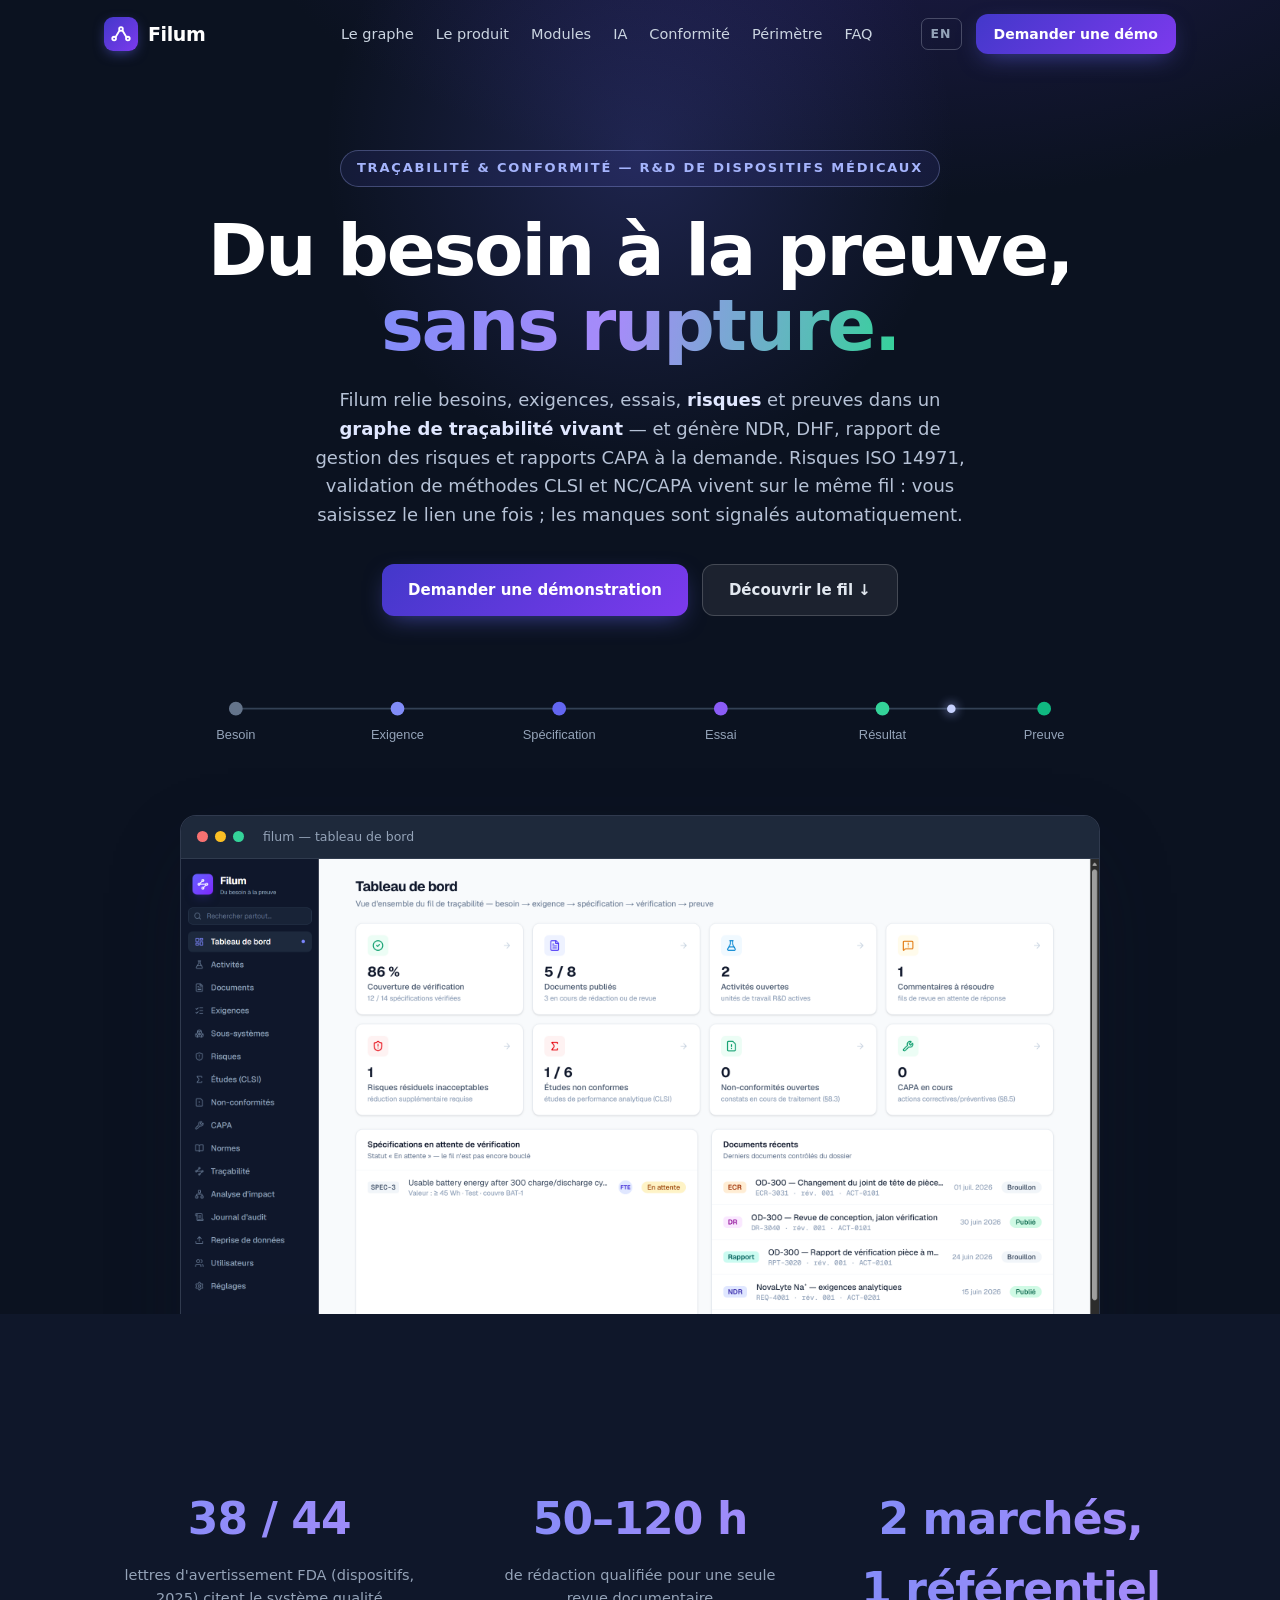
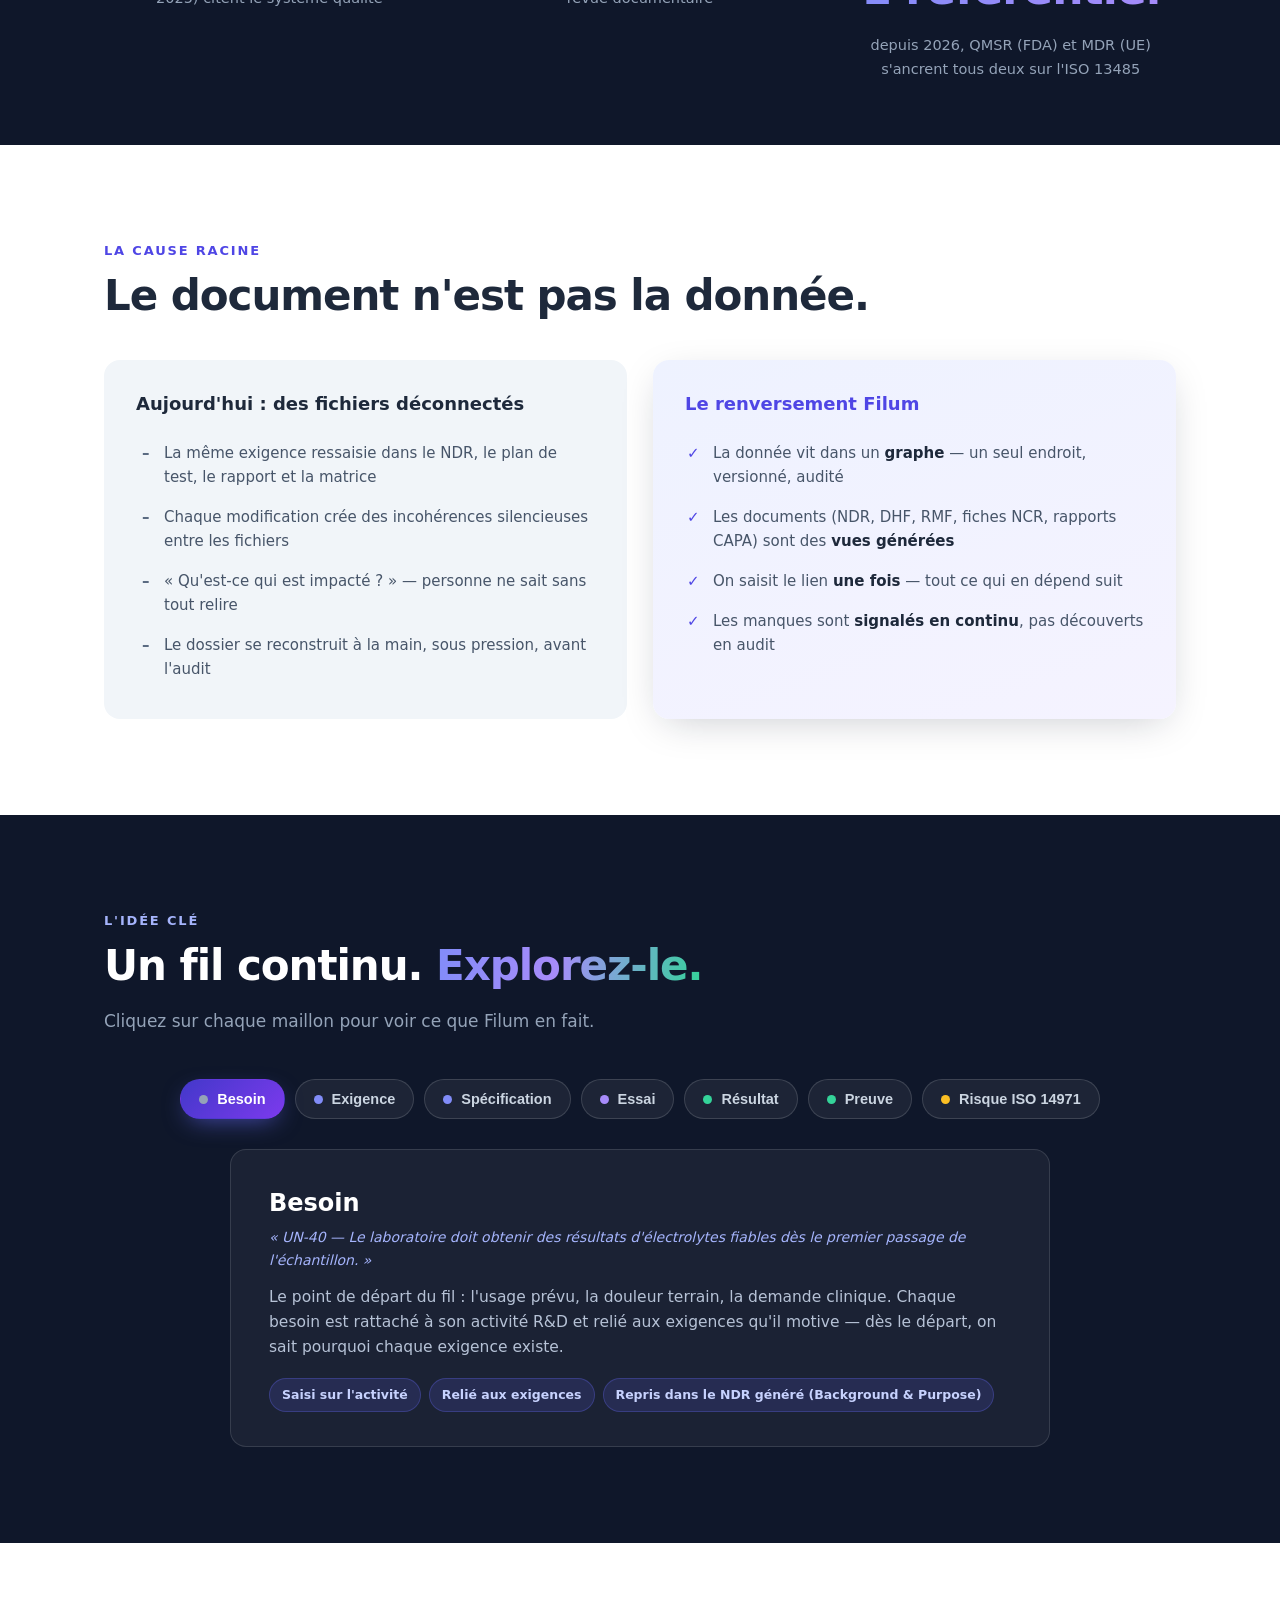
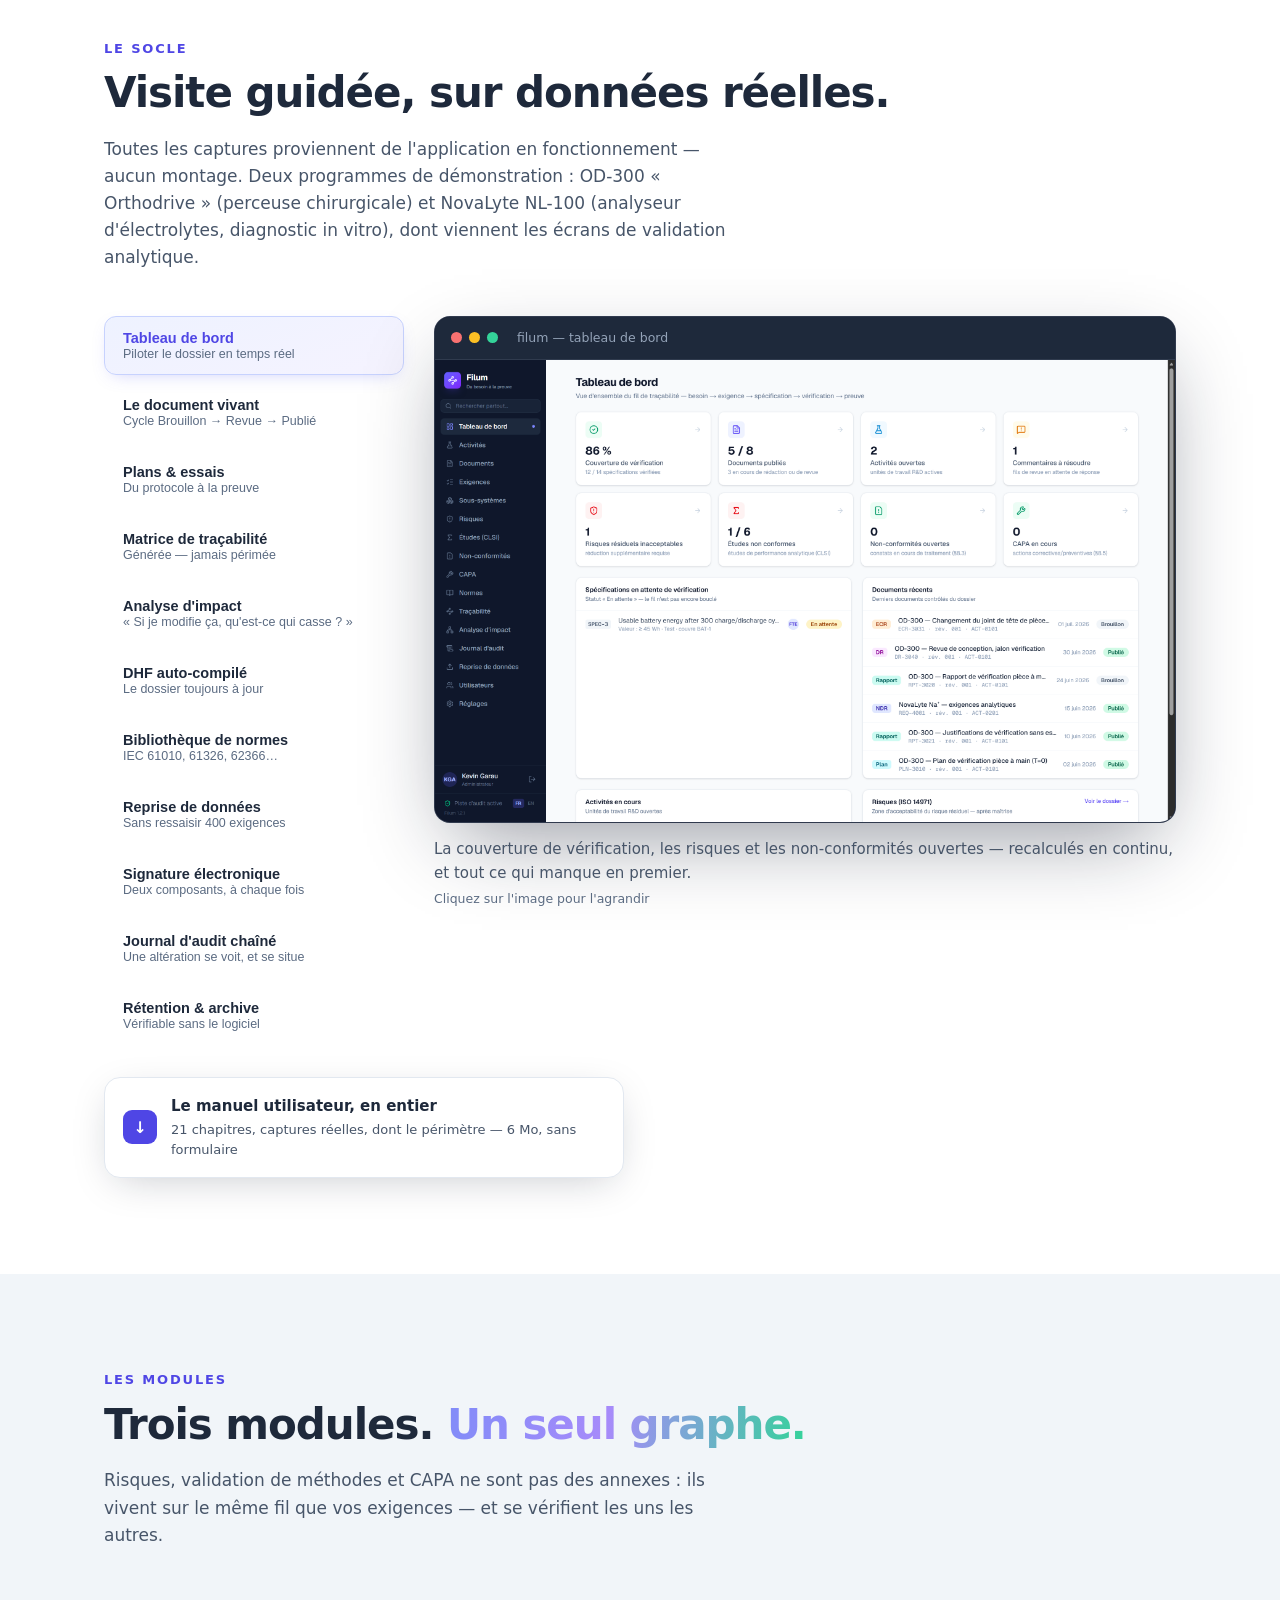
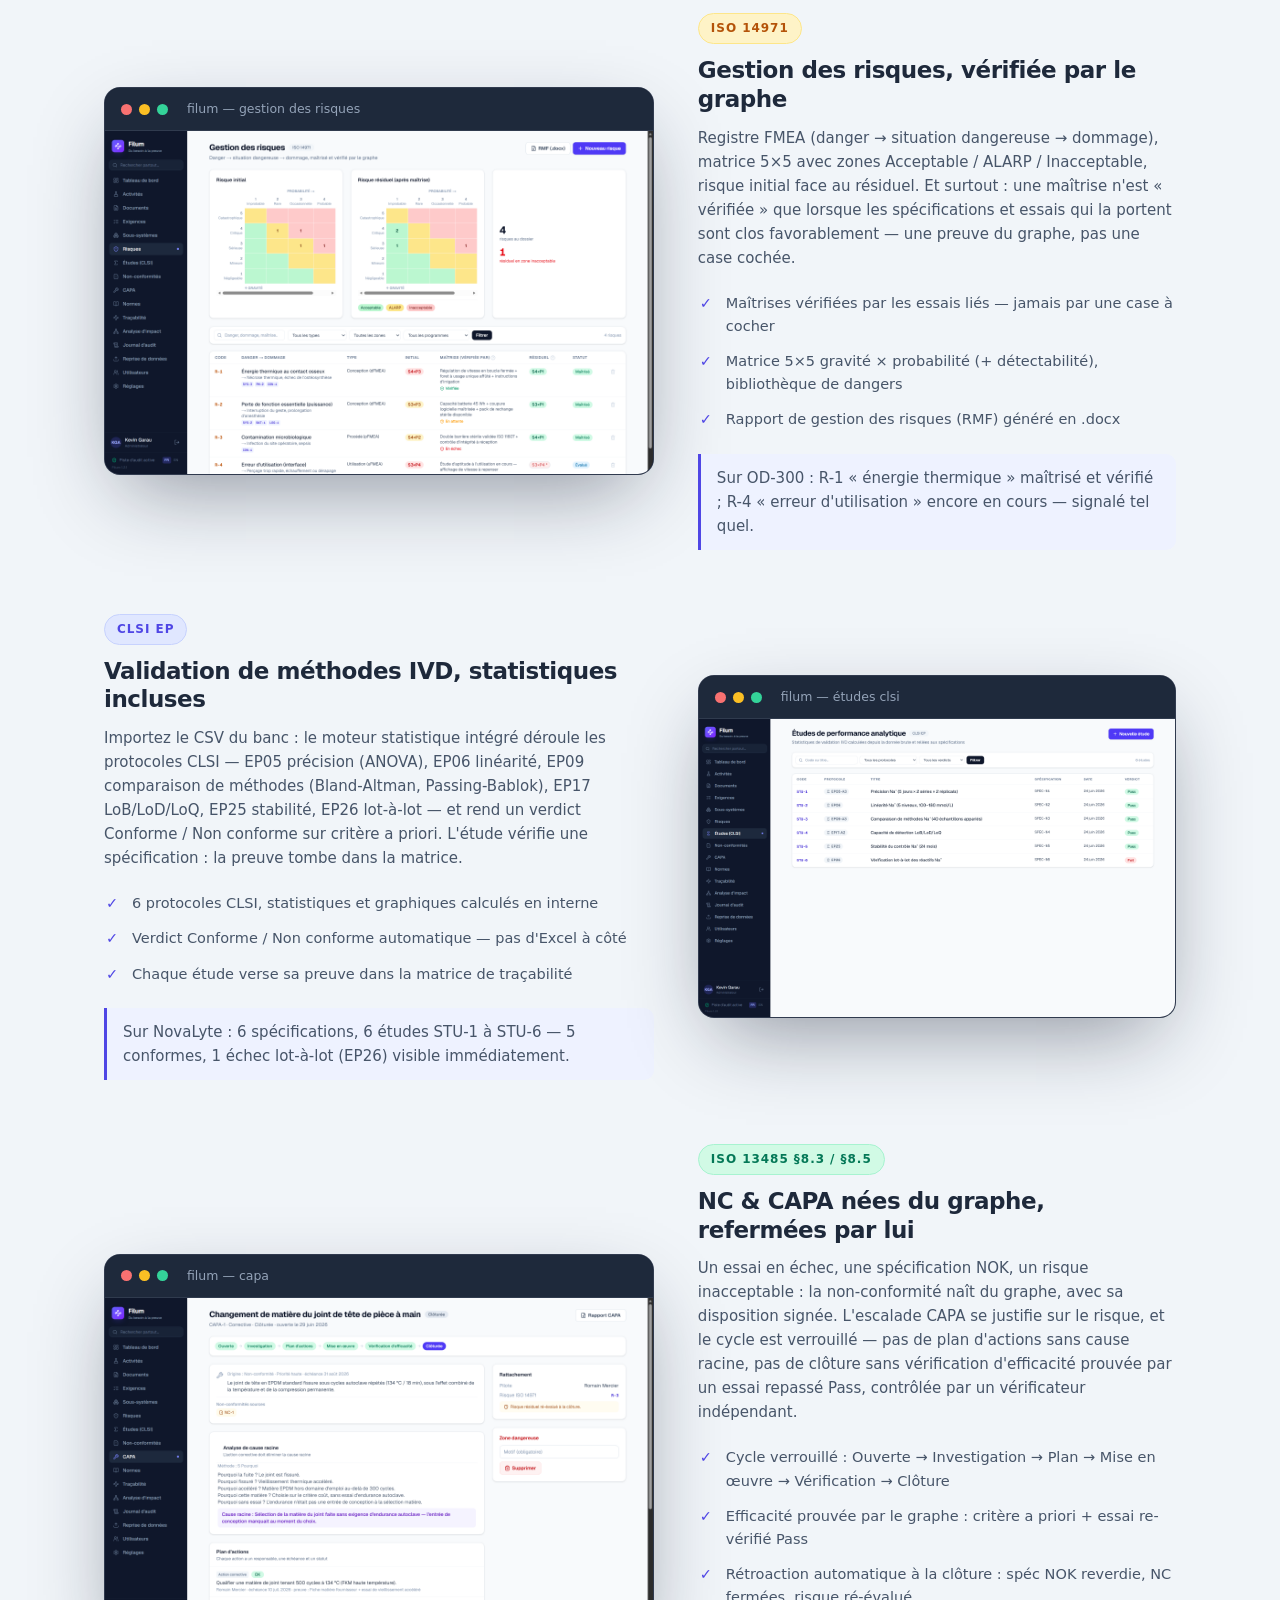
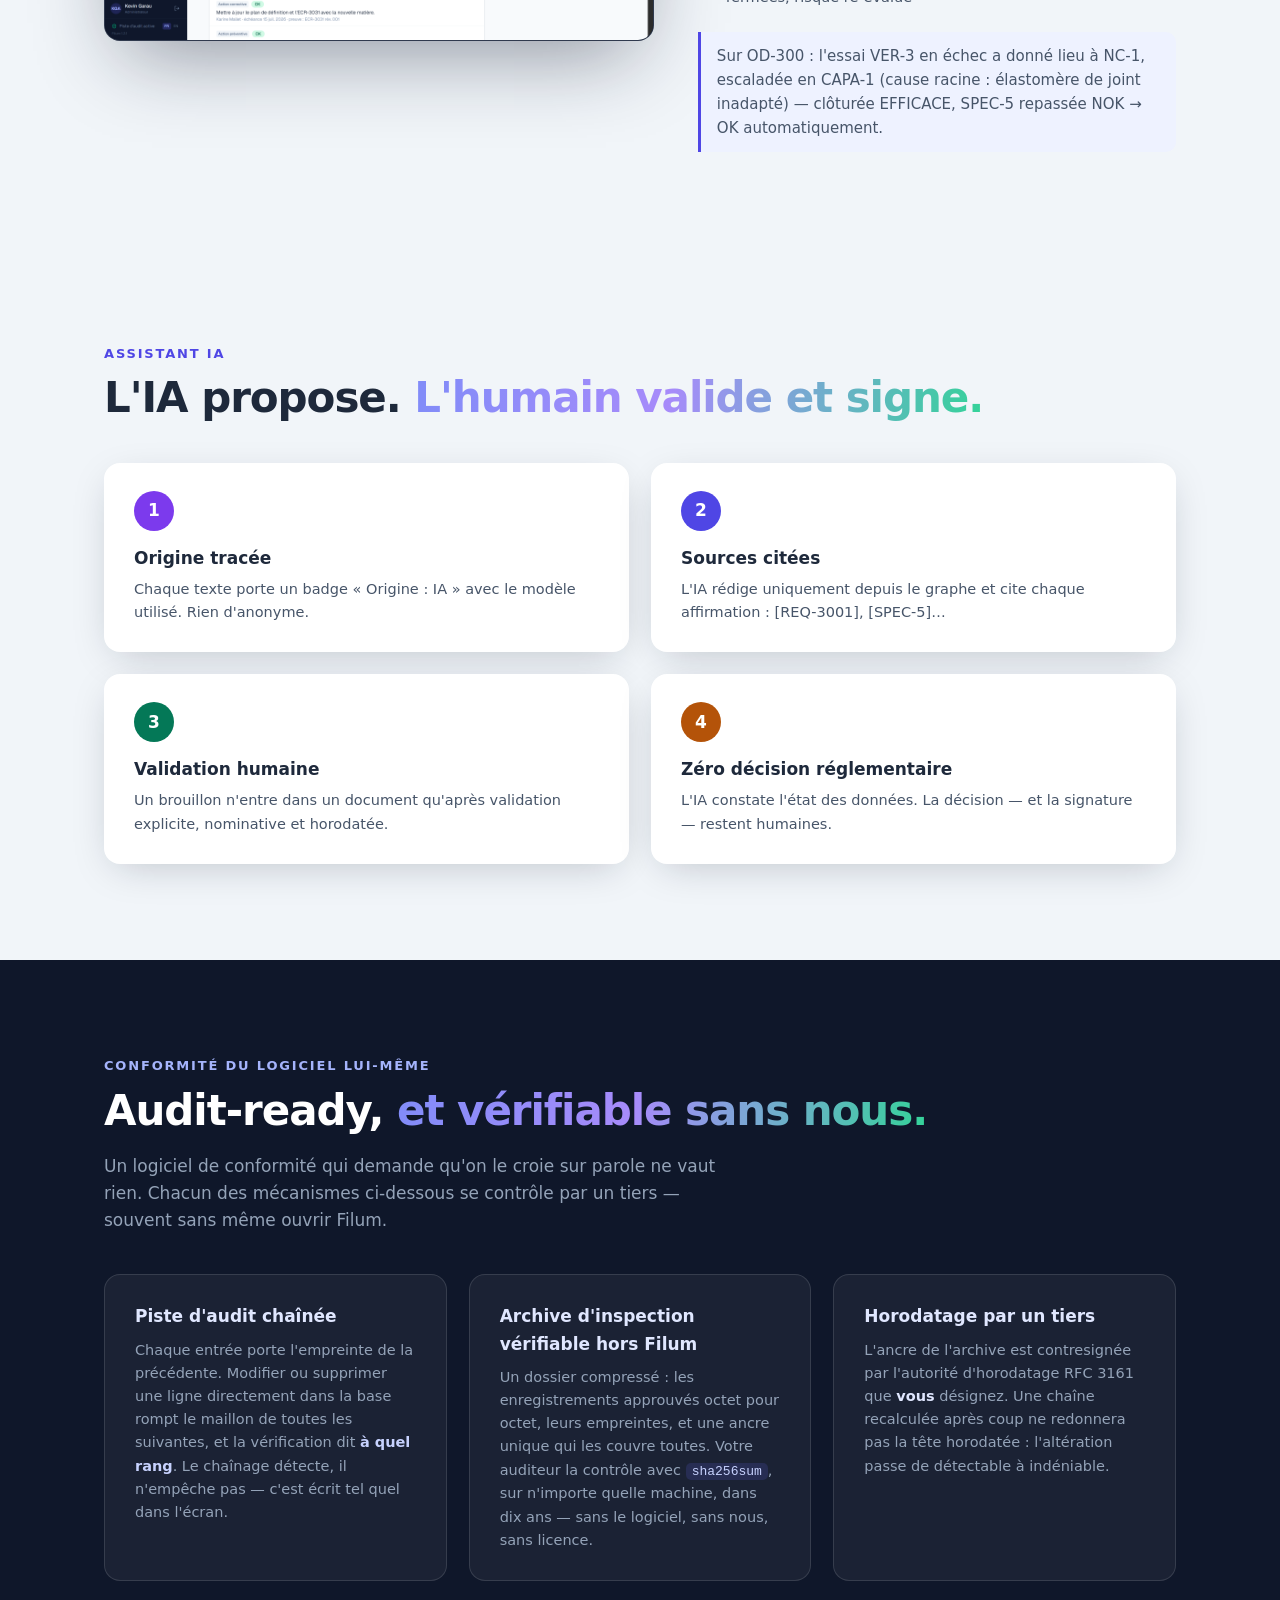
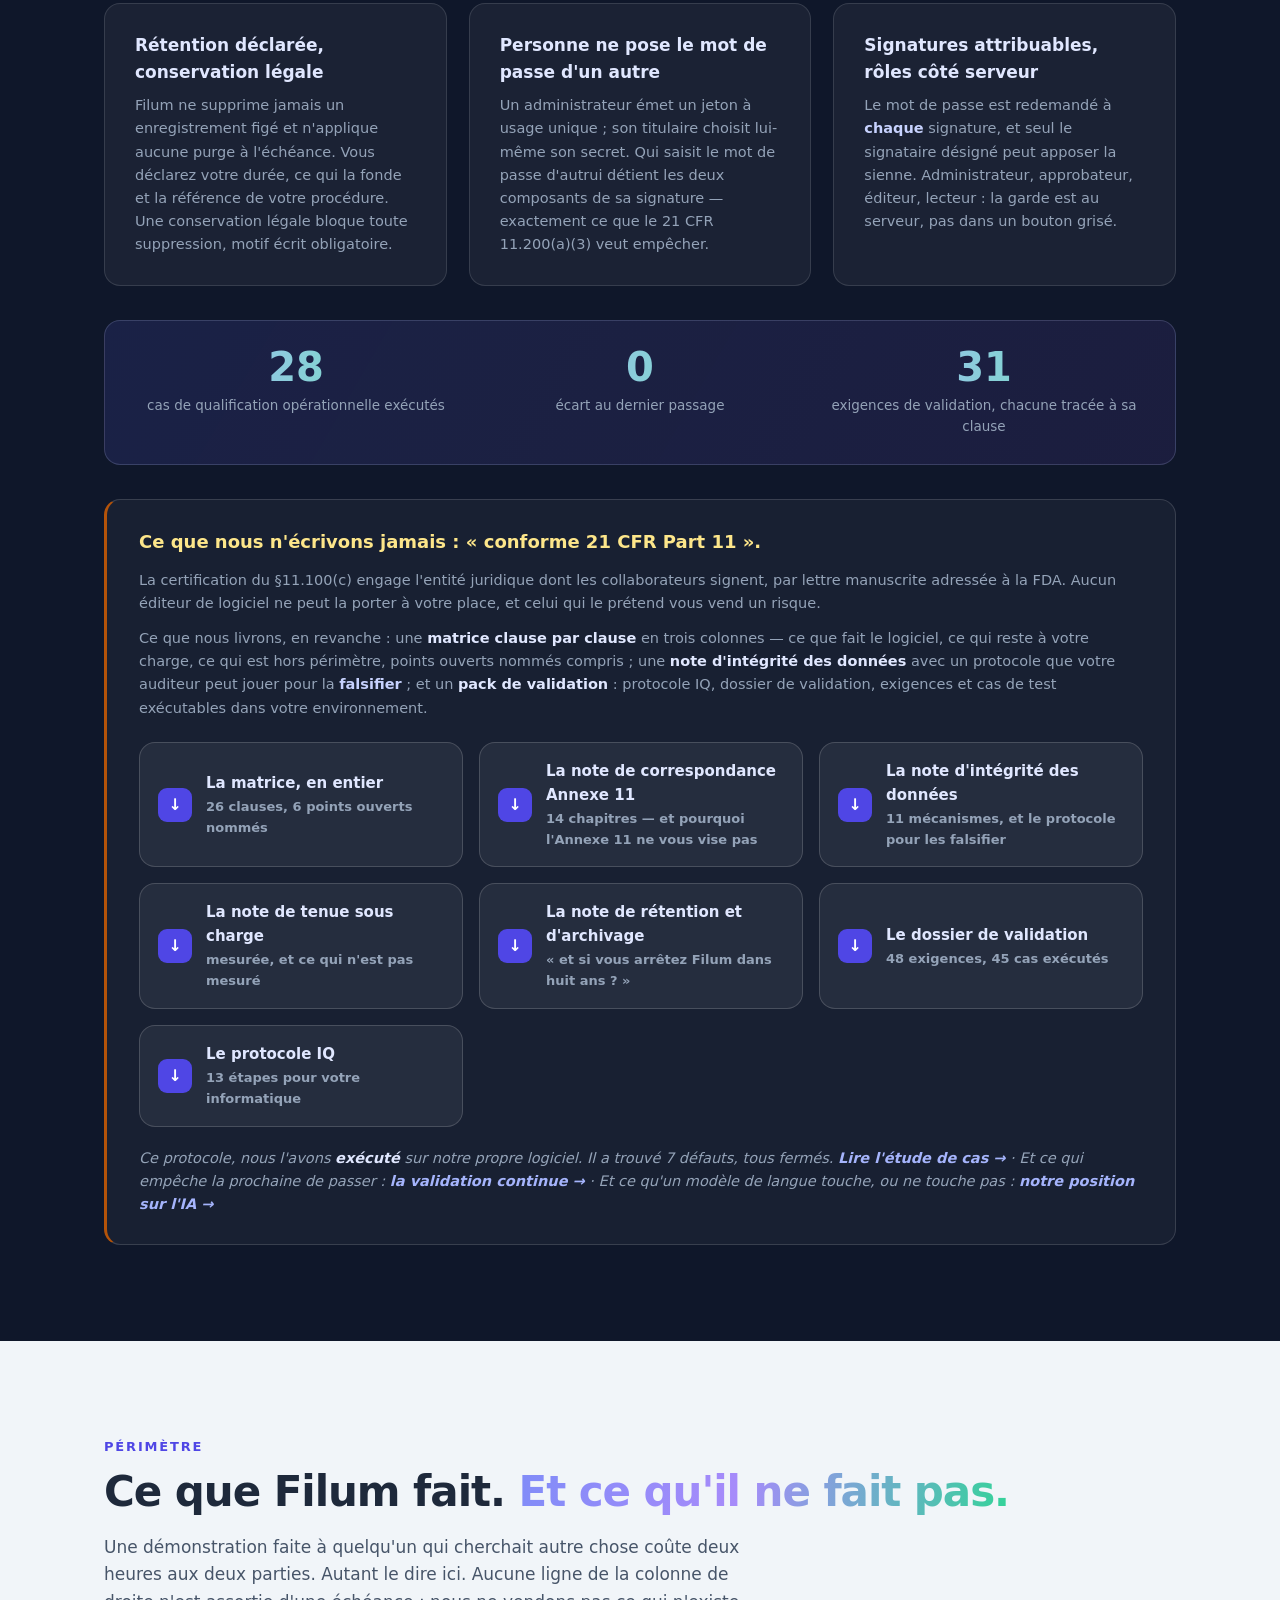
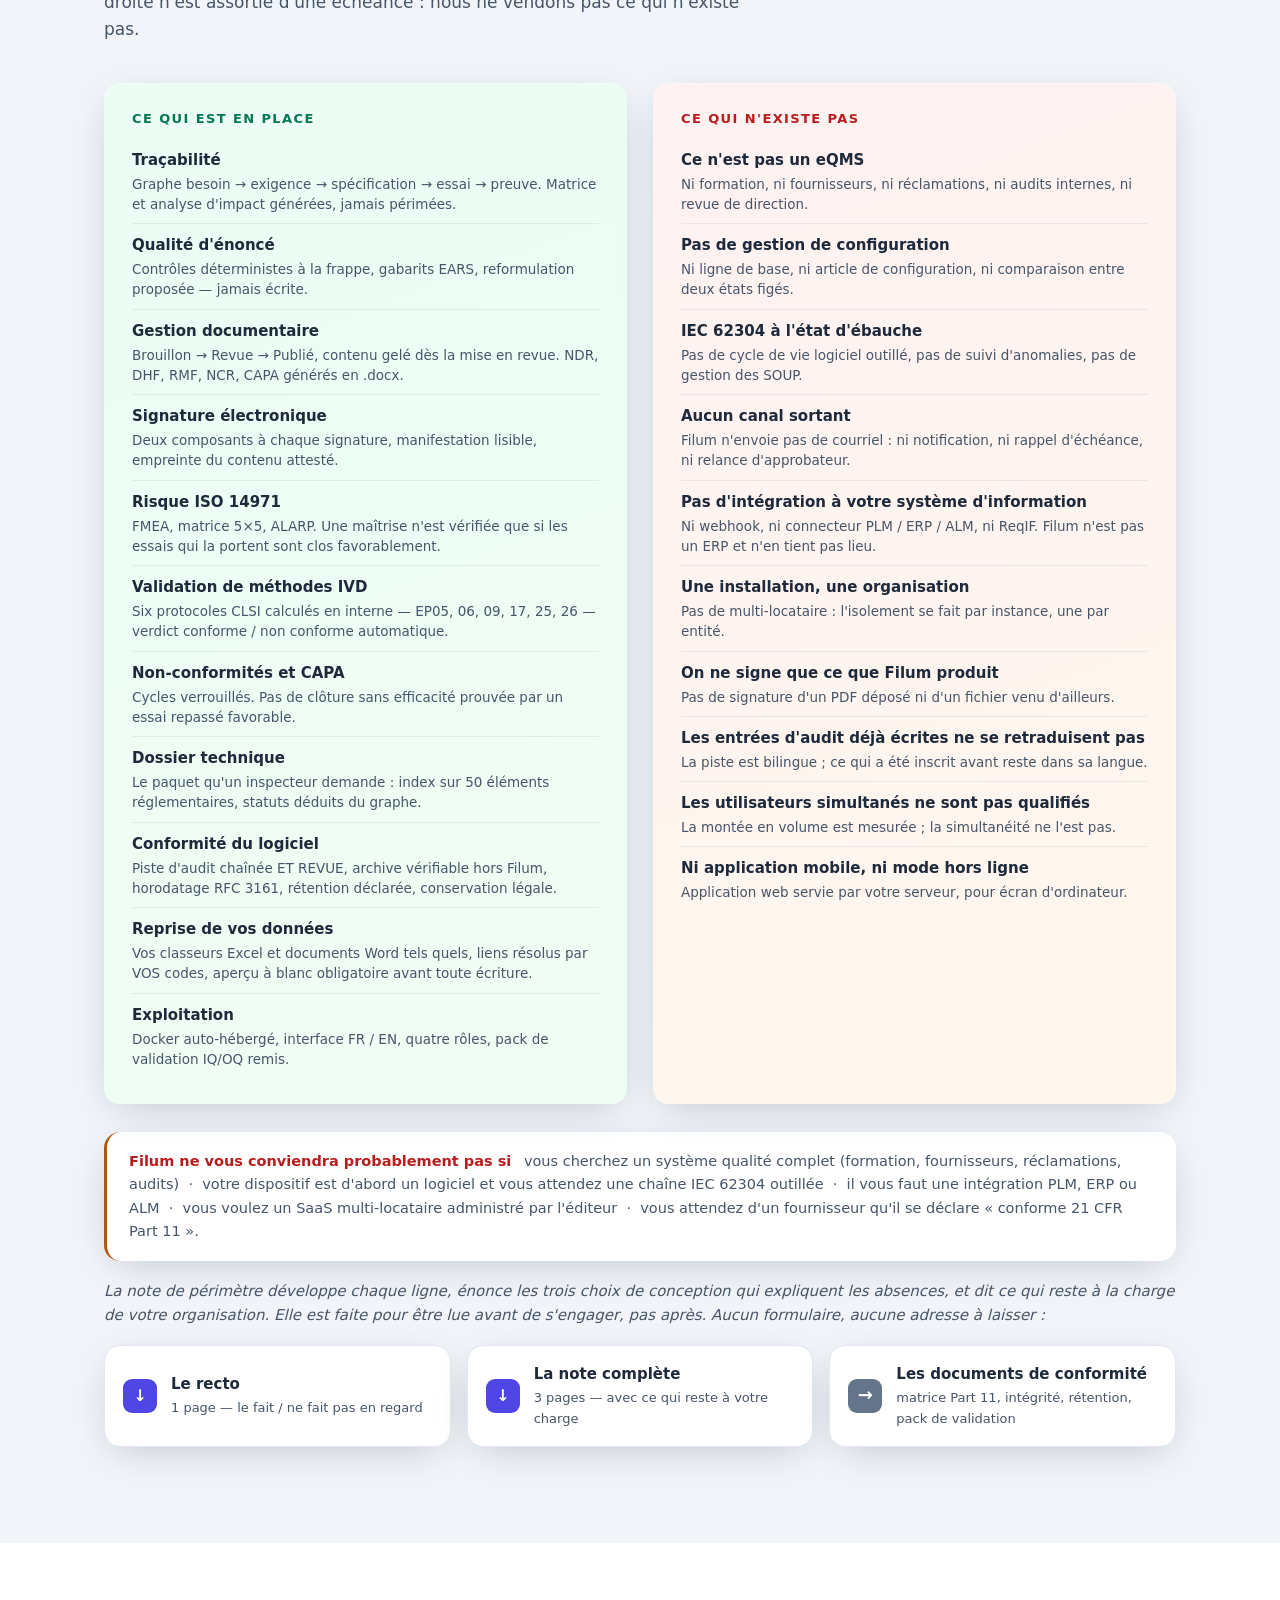
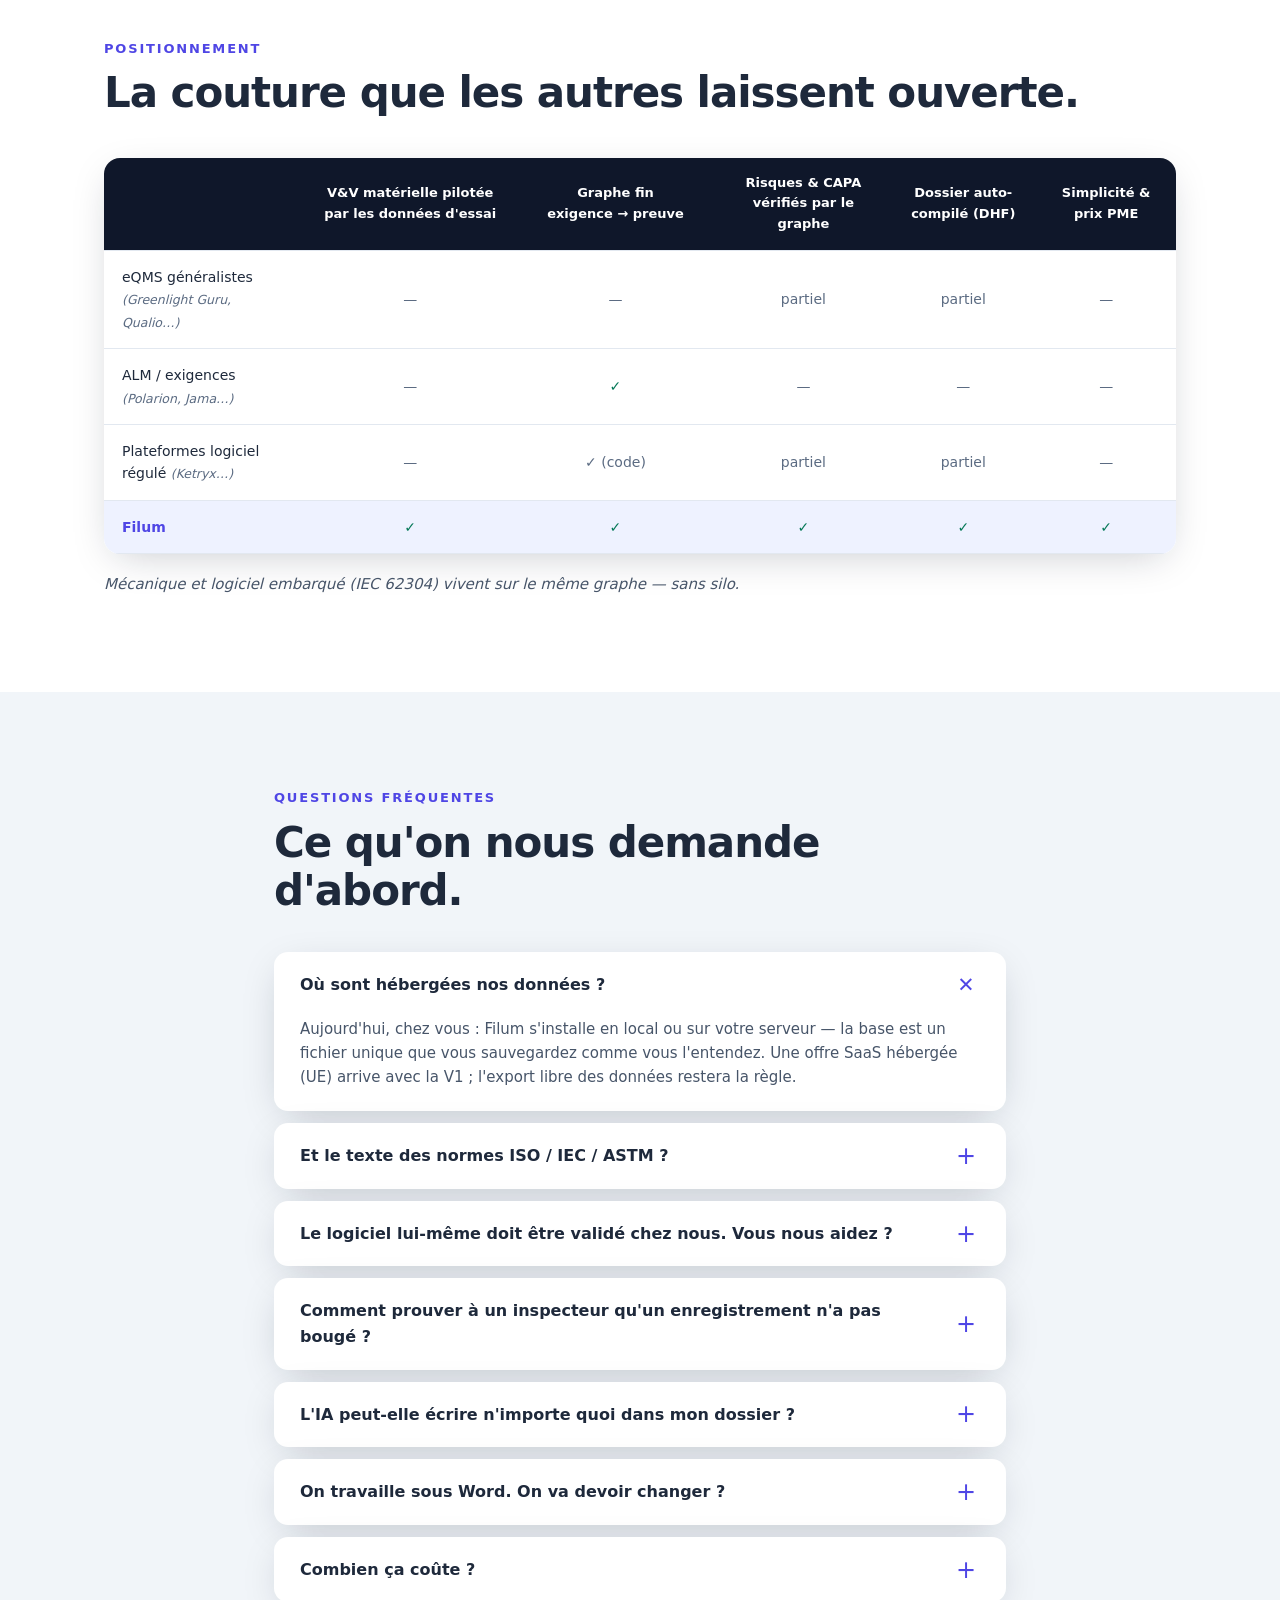
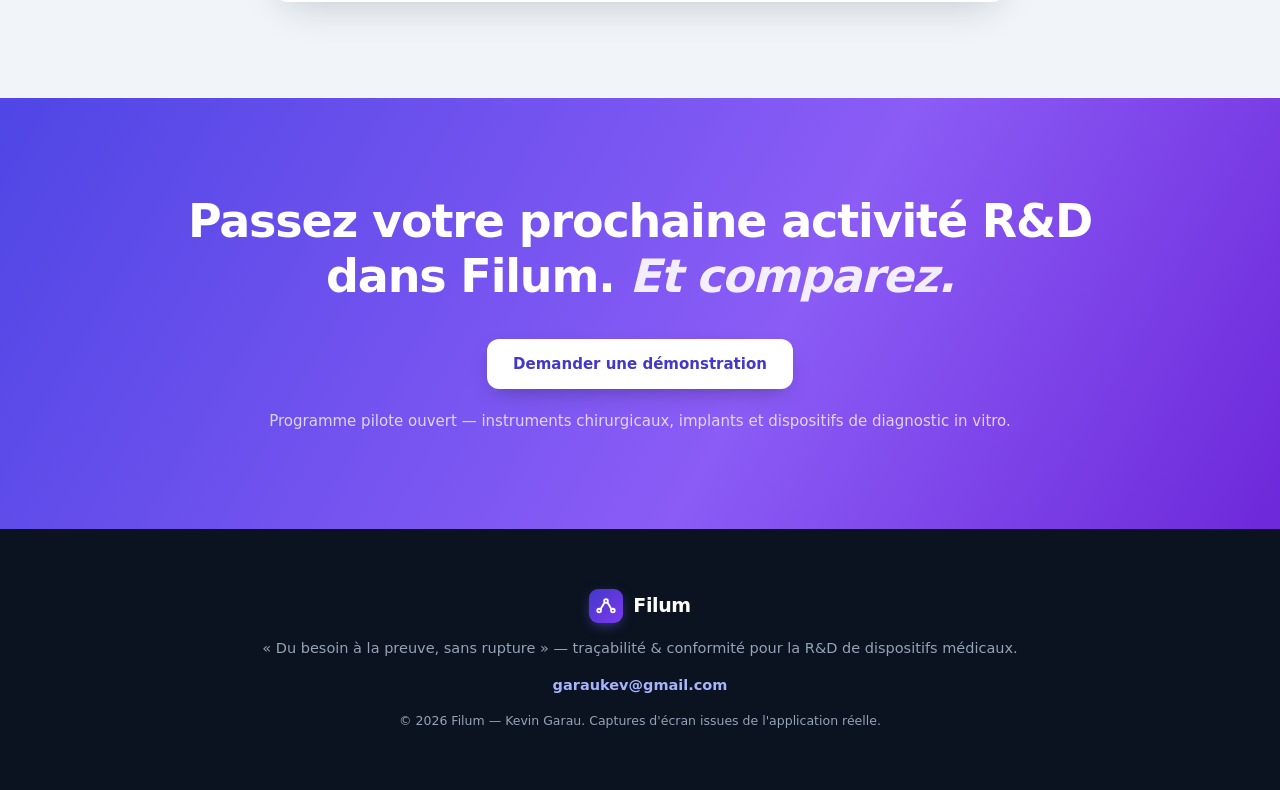
==== commit 0589d4fa: "Site : 45 cas, 48 exigences, et la revue périodique au périmètre Le dossier de validation télécharge" ====
--- a/index.html
+++ b/index.html
@@ -392,7 +392,7 @@
           <span class="dl-ico" aria-hidden="true">↓</span>
           <span class="dl-txt">
             <strong>Le dossier de validation</strong>
-            <em>47 exigences, 44 cas exécutés</em>
+            <em>48 exigences, 45 cas exécutés</em>
           </span>
         </a>
         <a class="dl dl-sombre" href="docs/Protocole_IQ_Filum.docx" download>
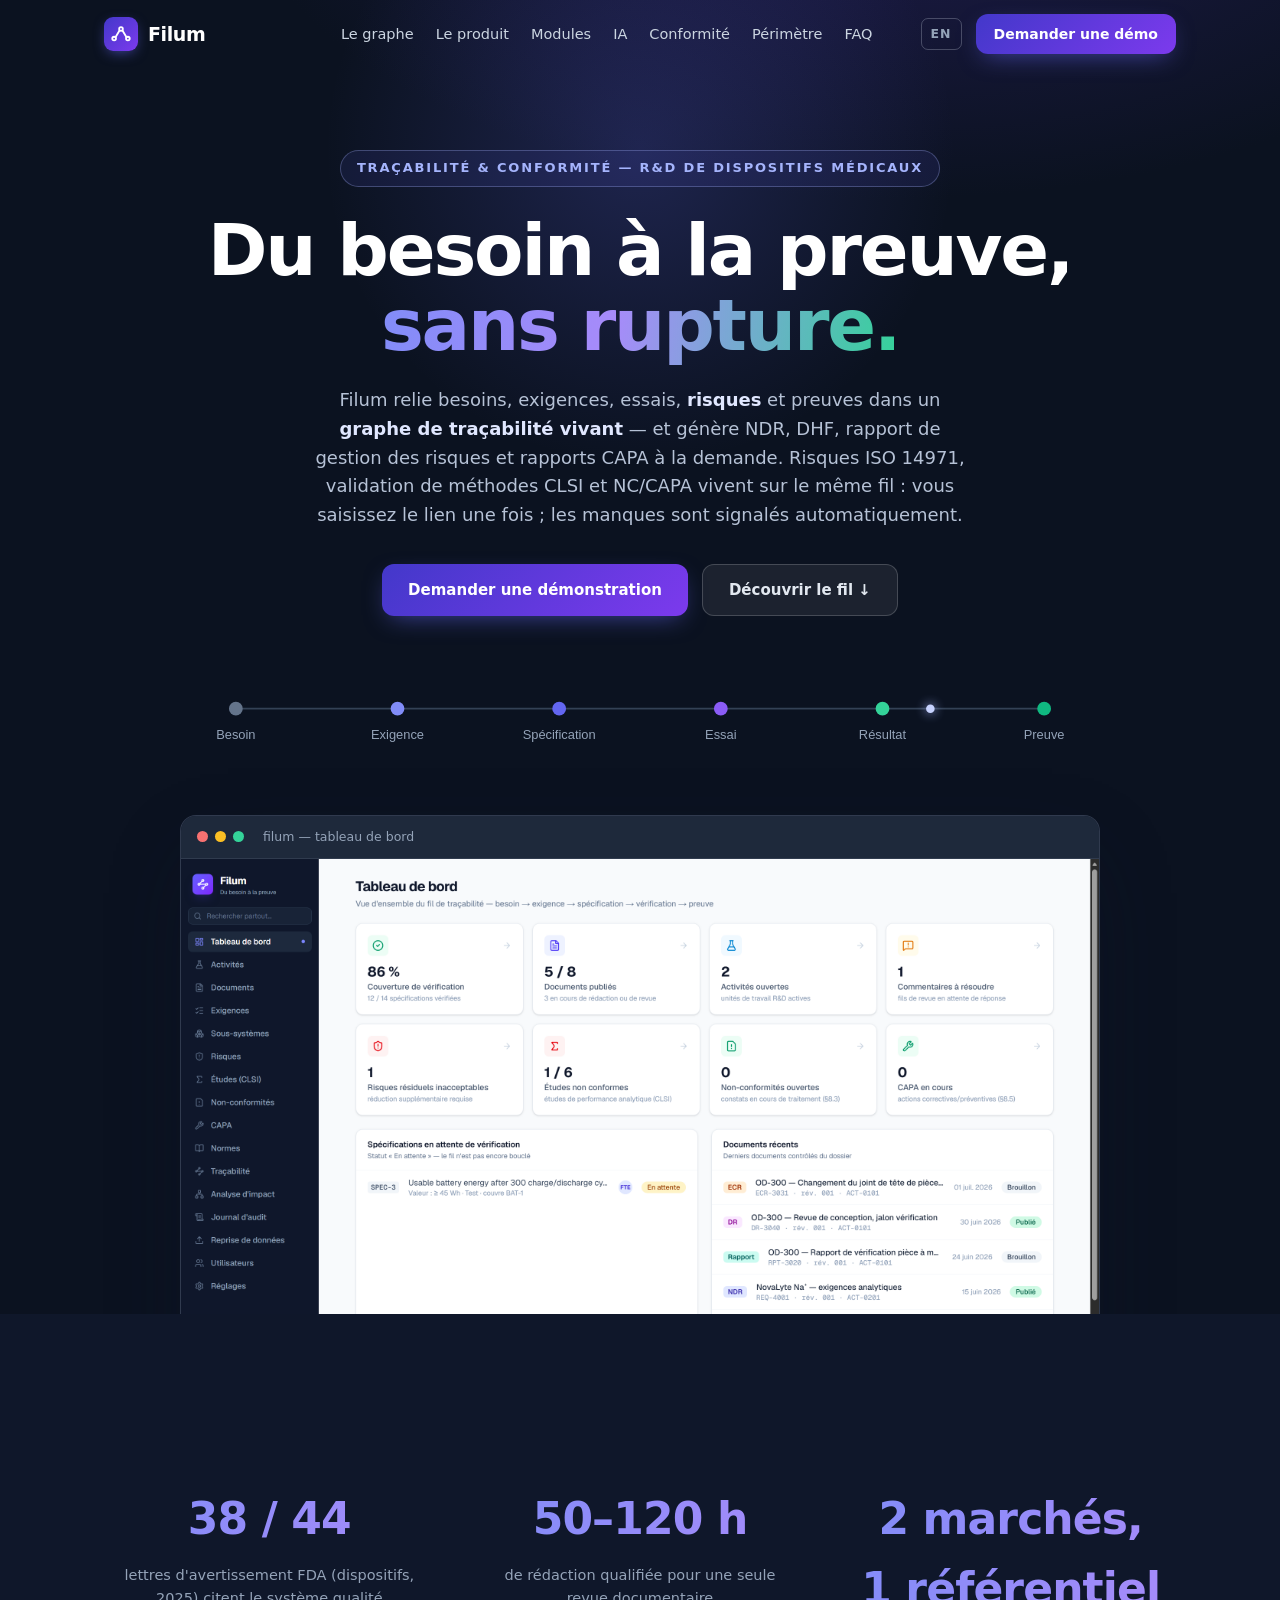
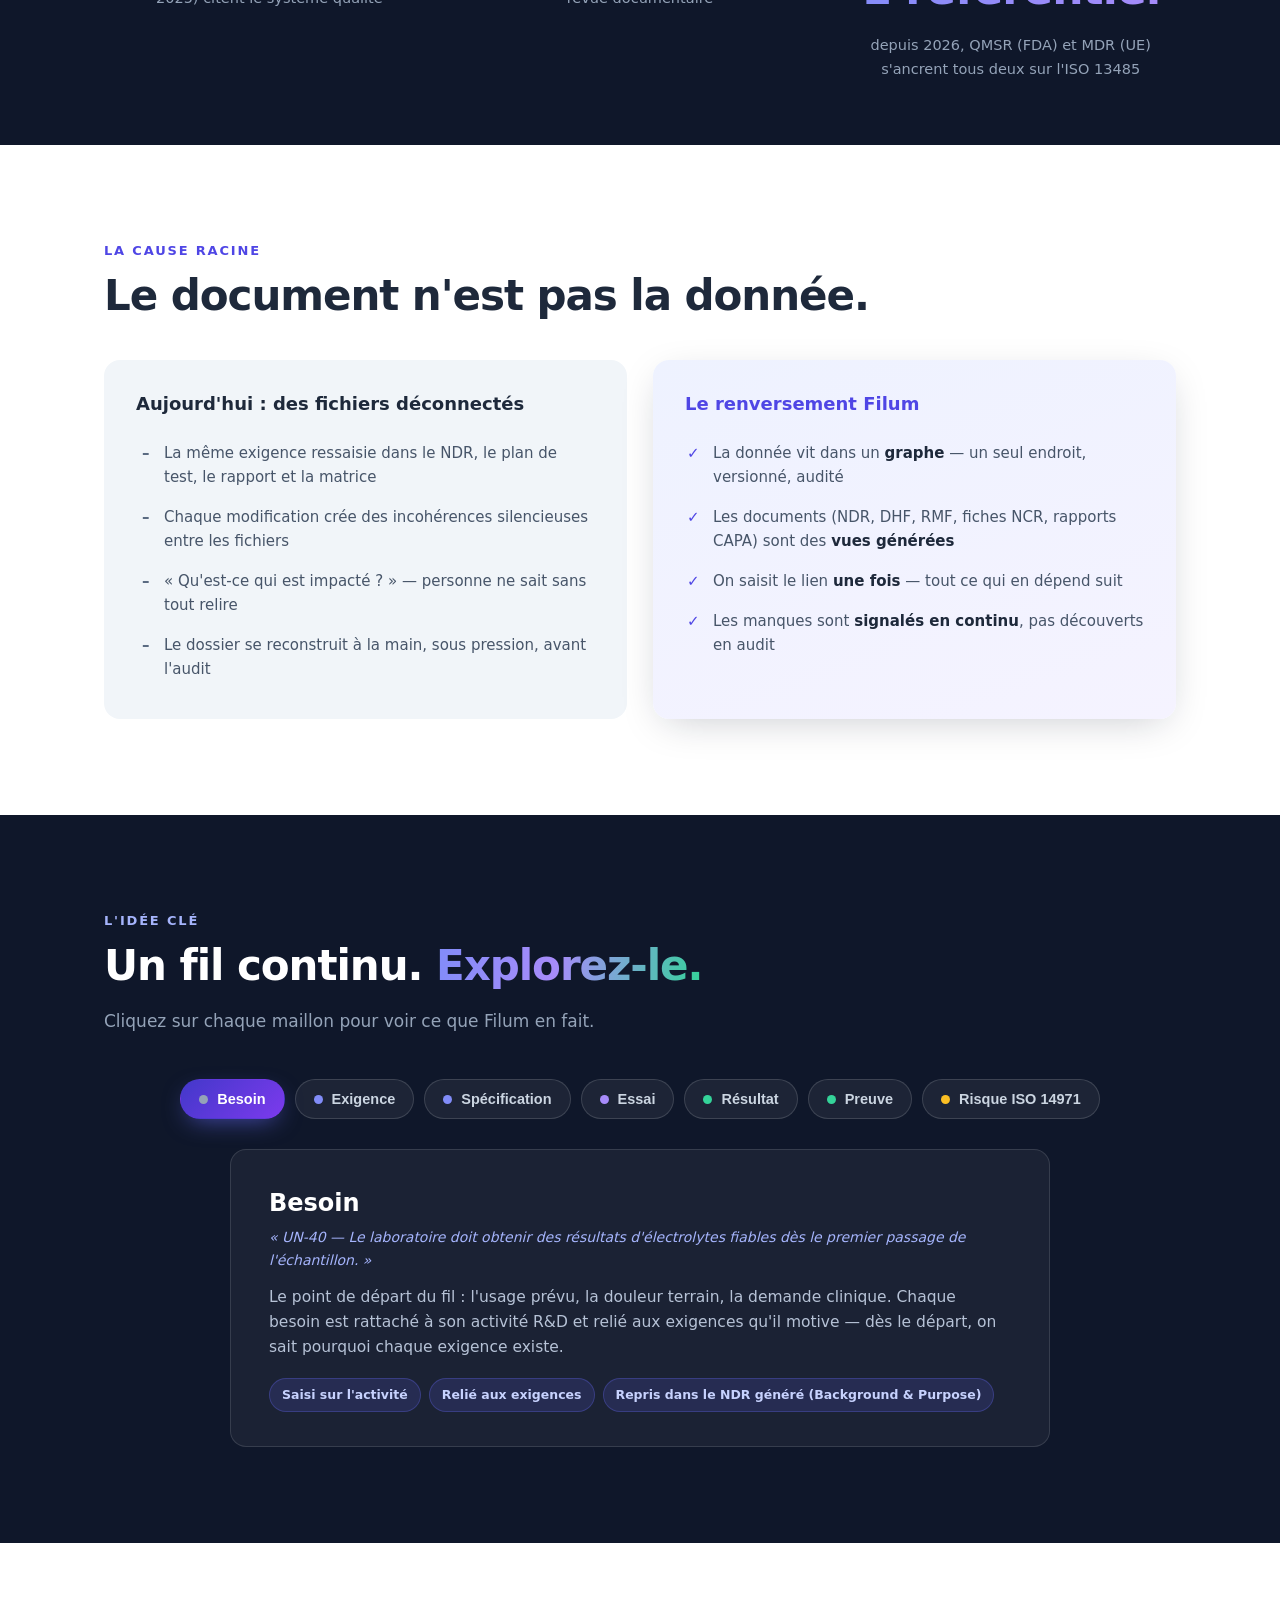
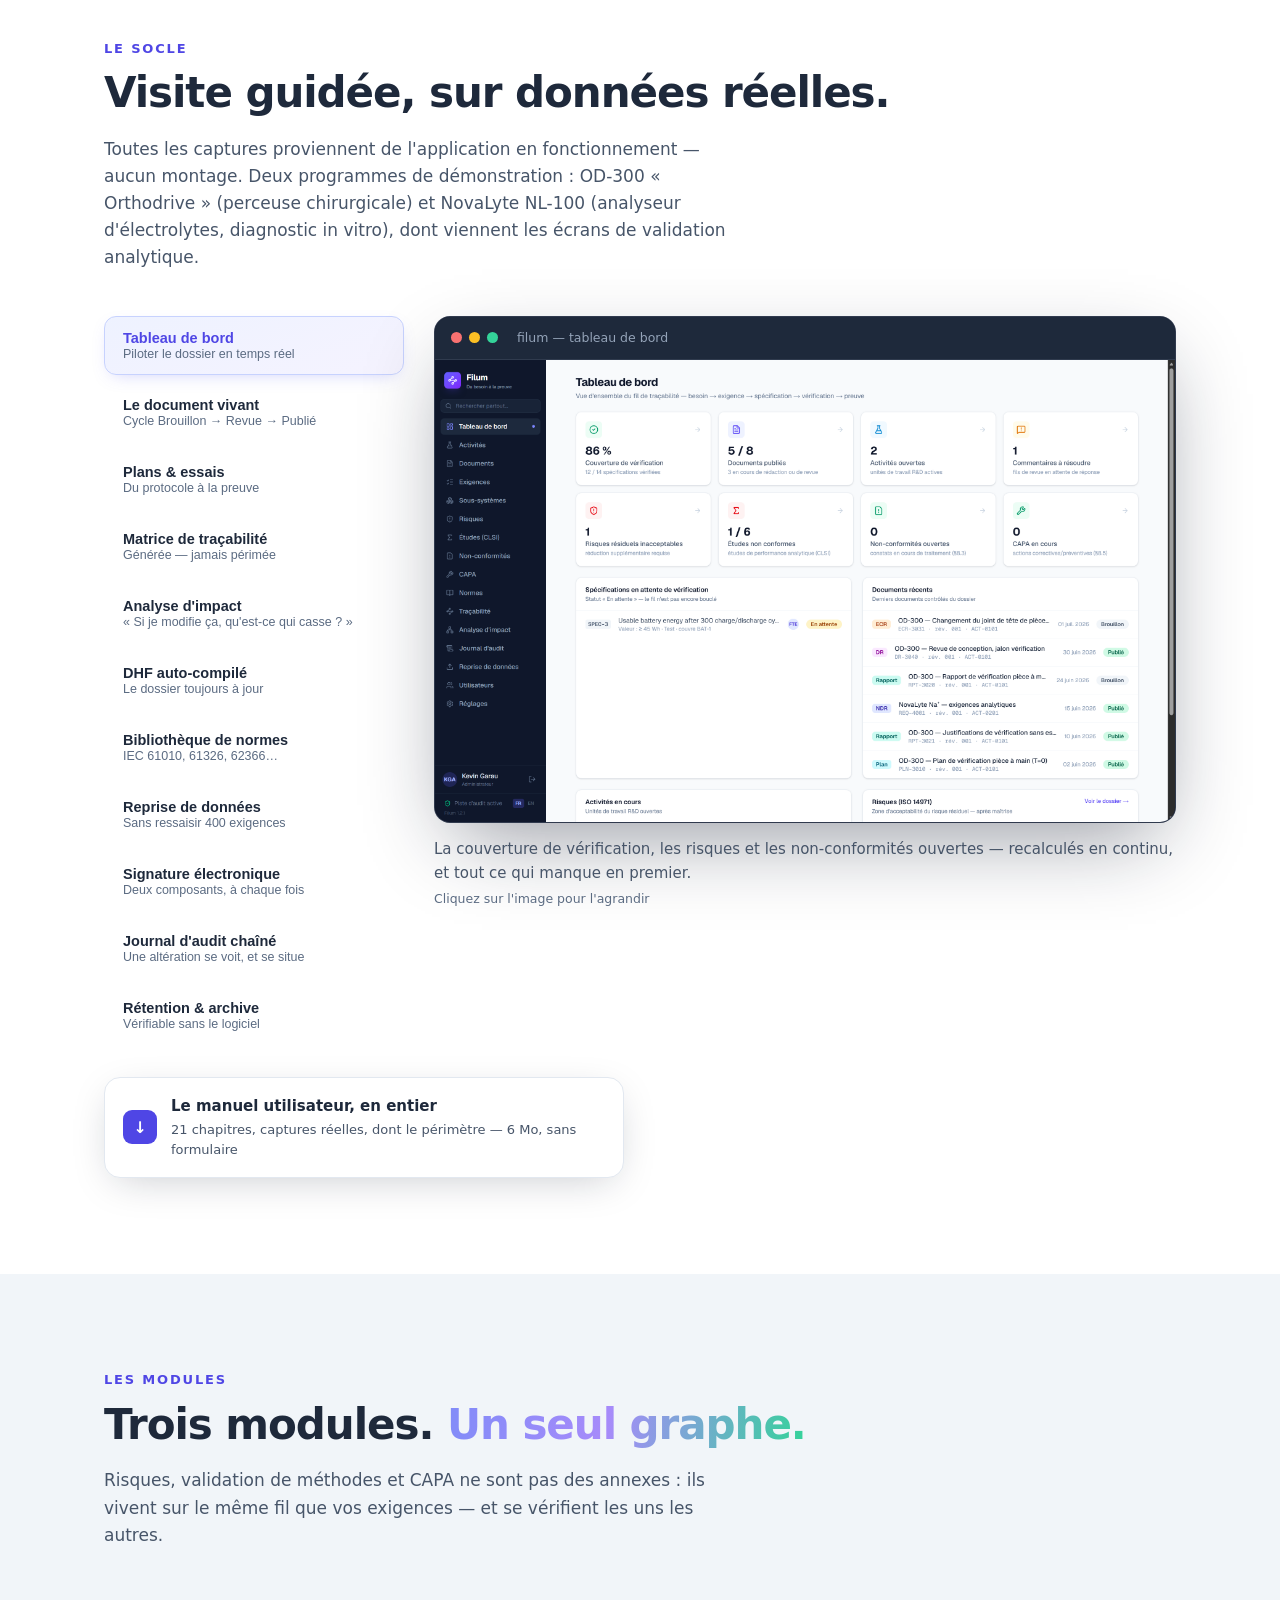
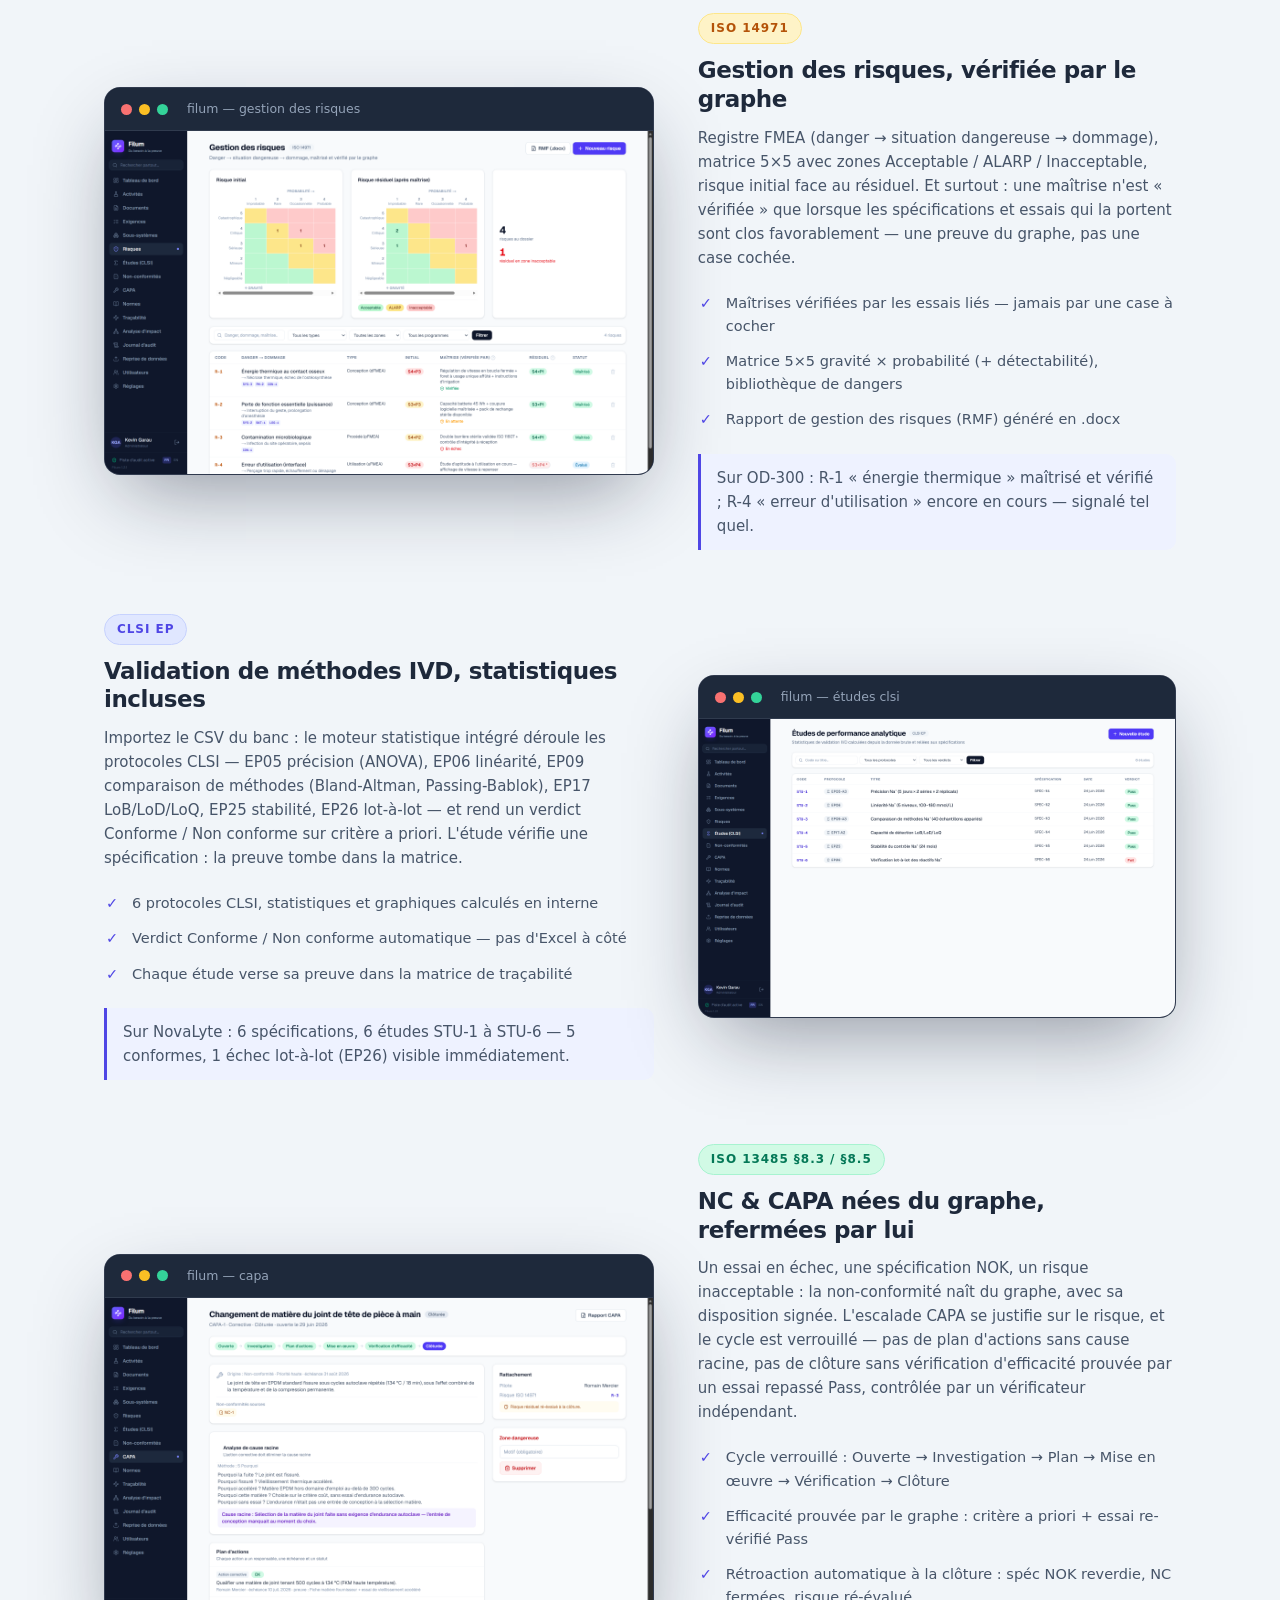
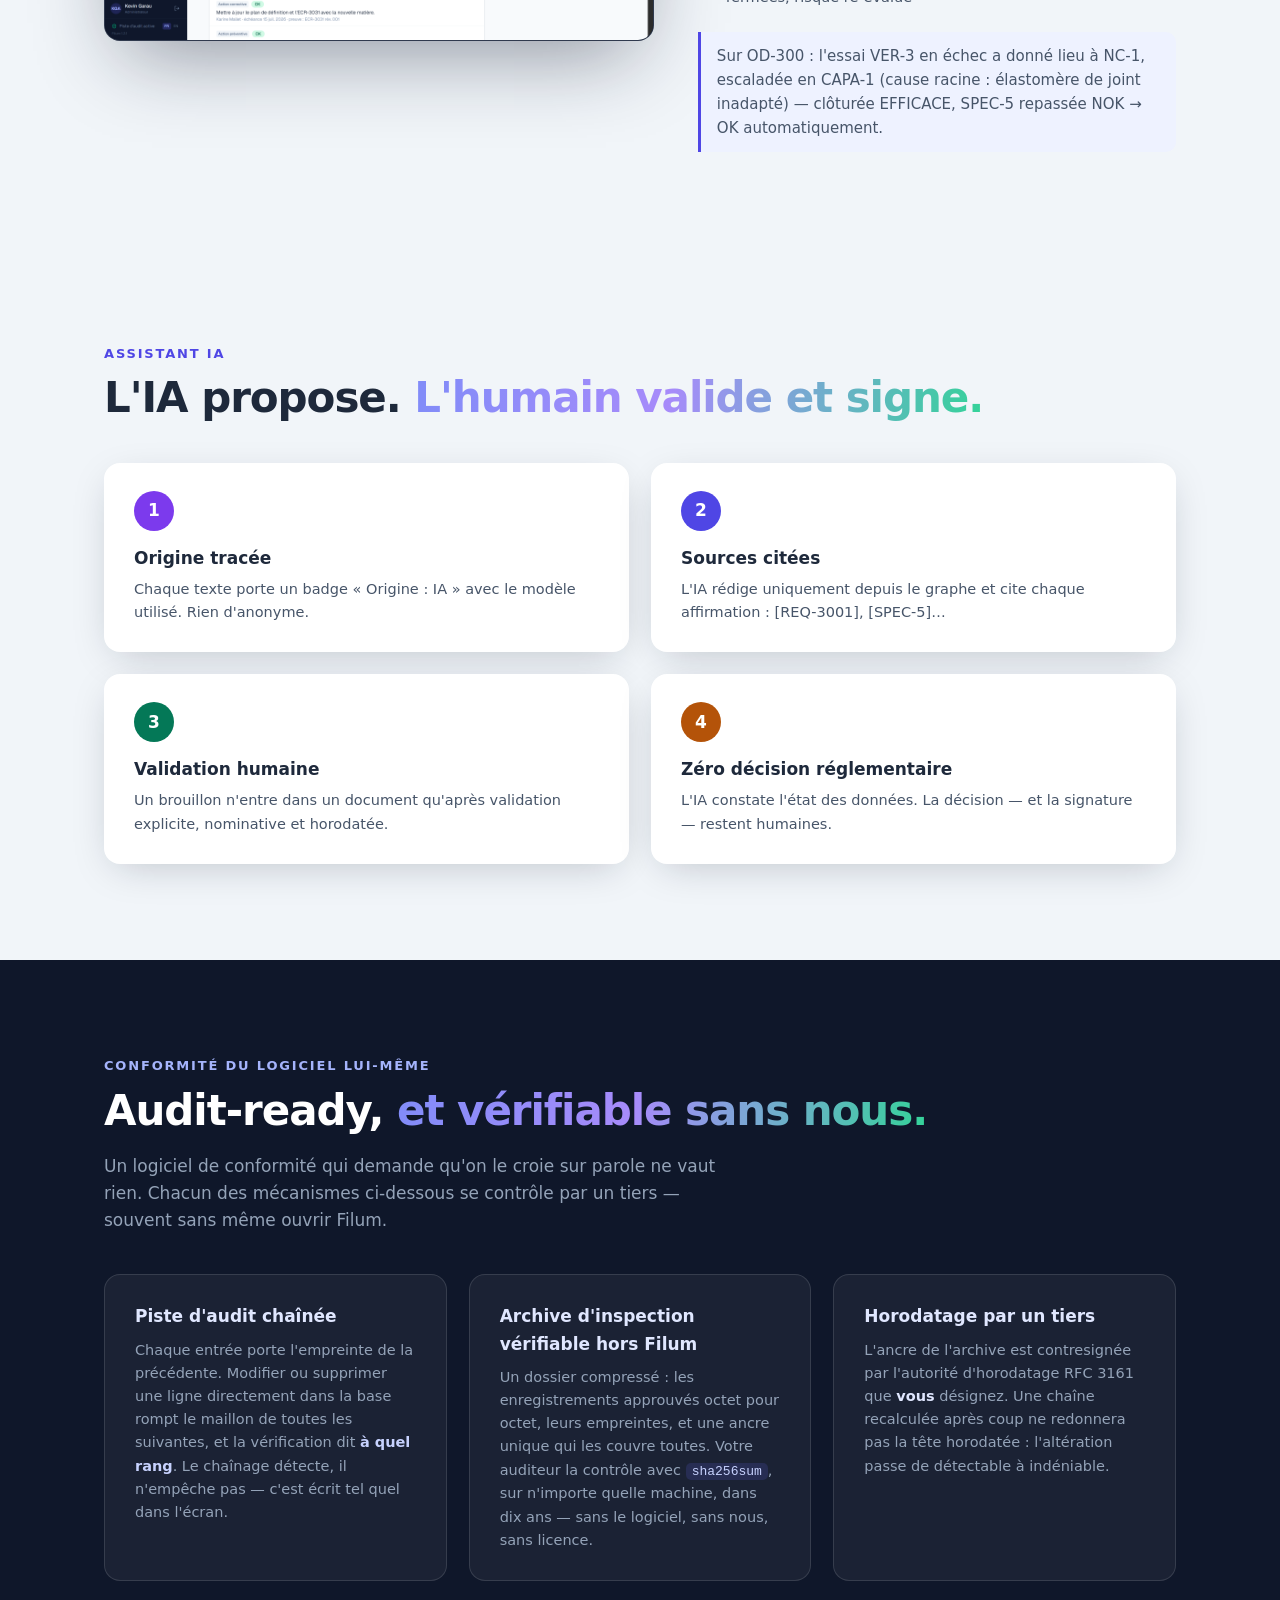
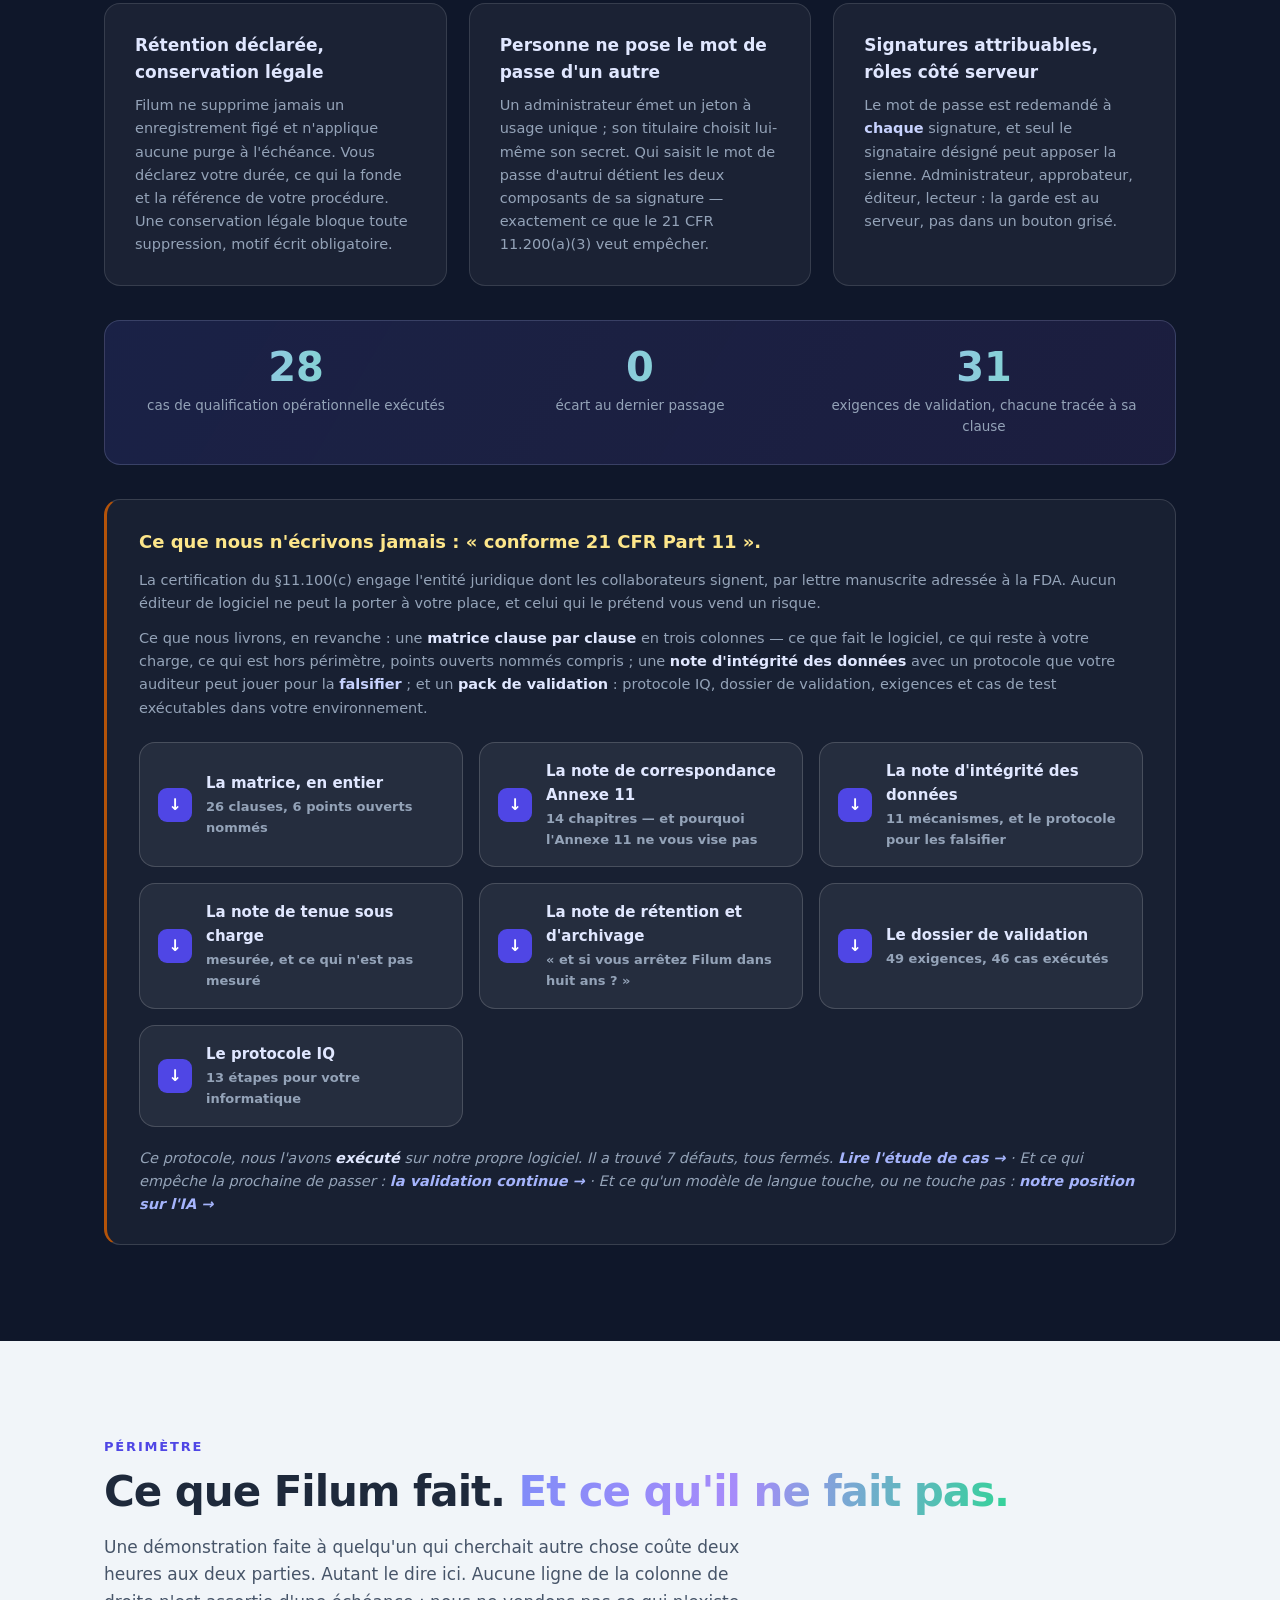
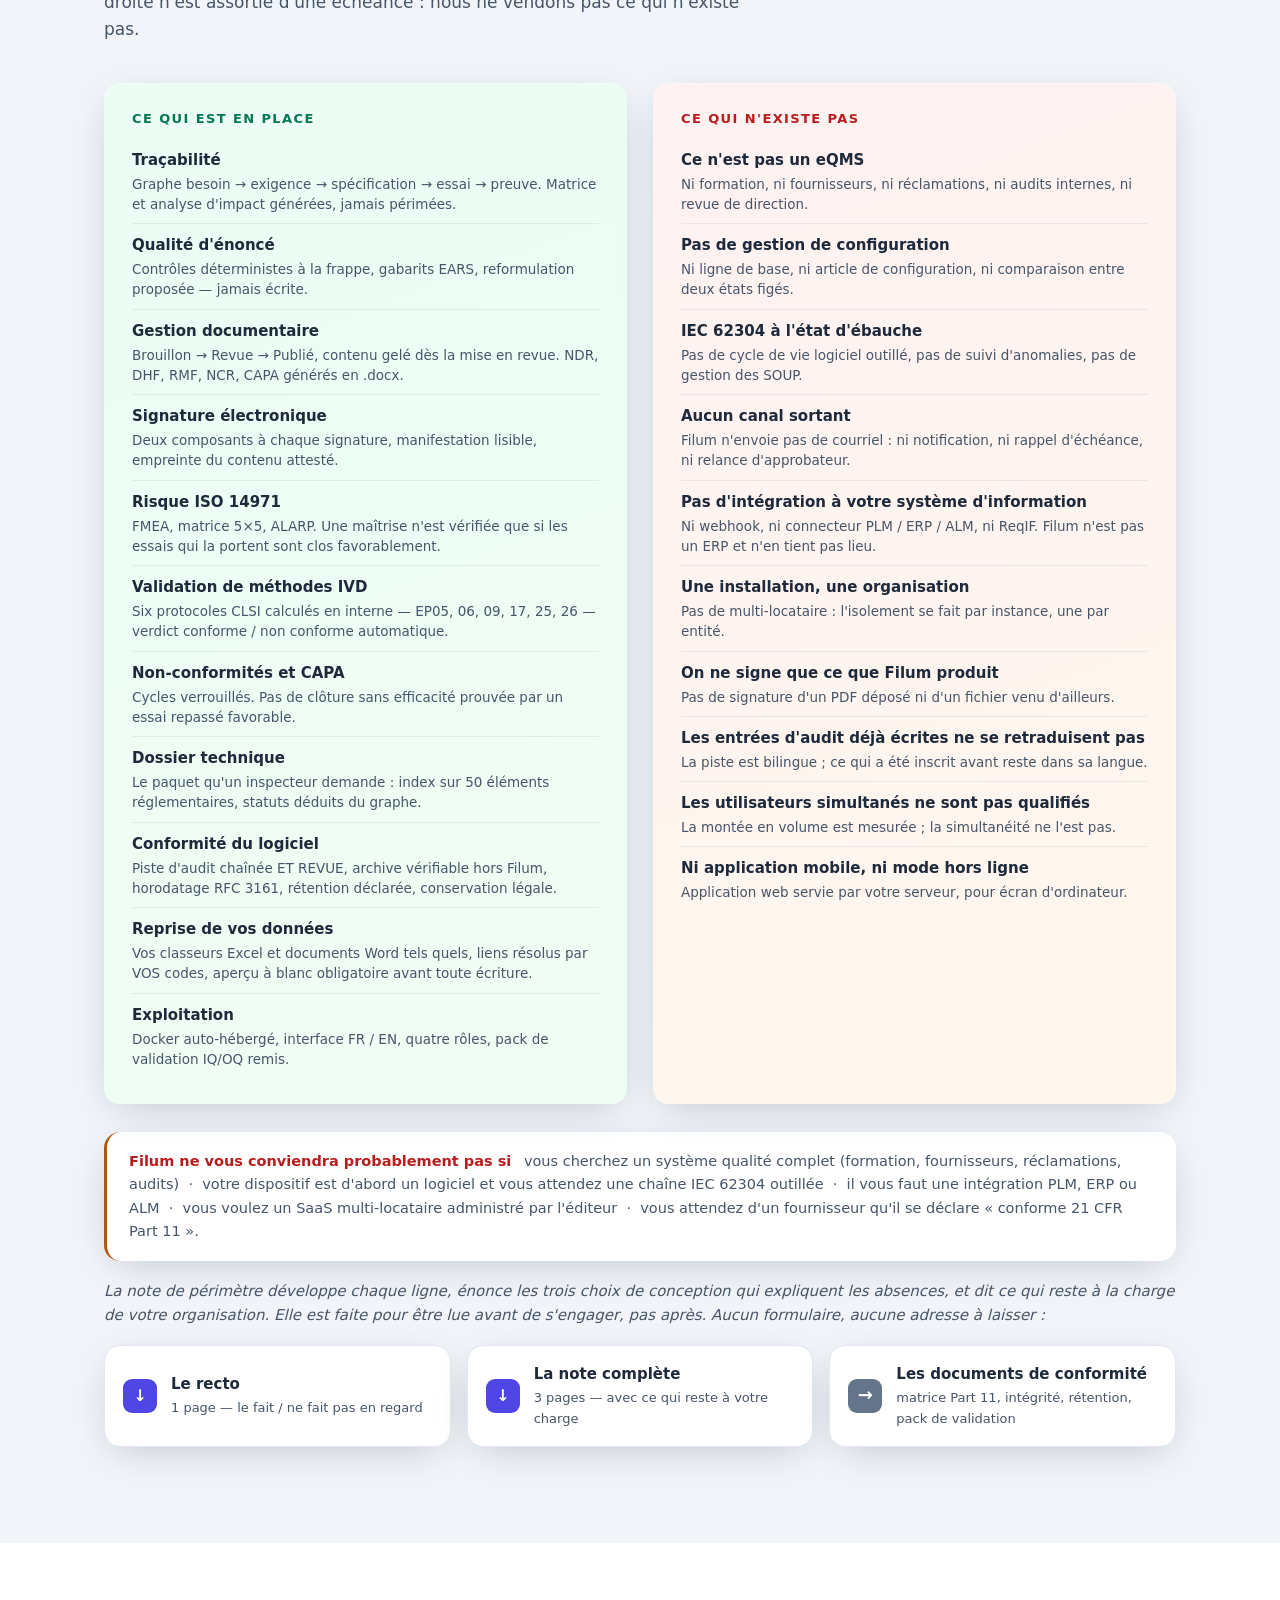
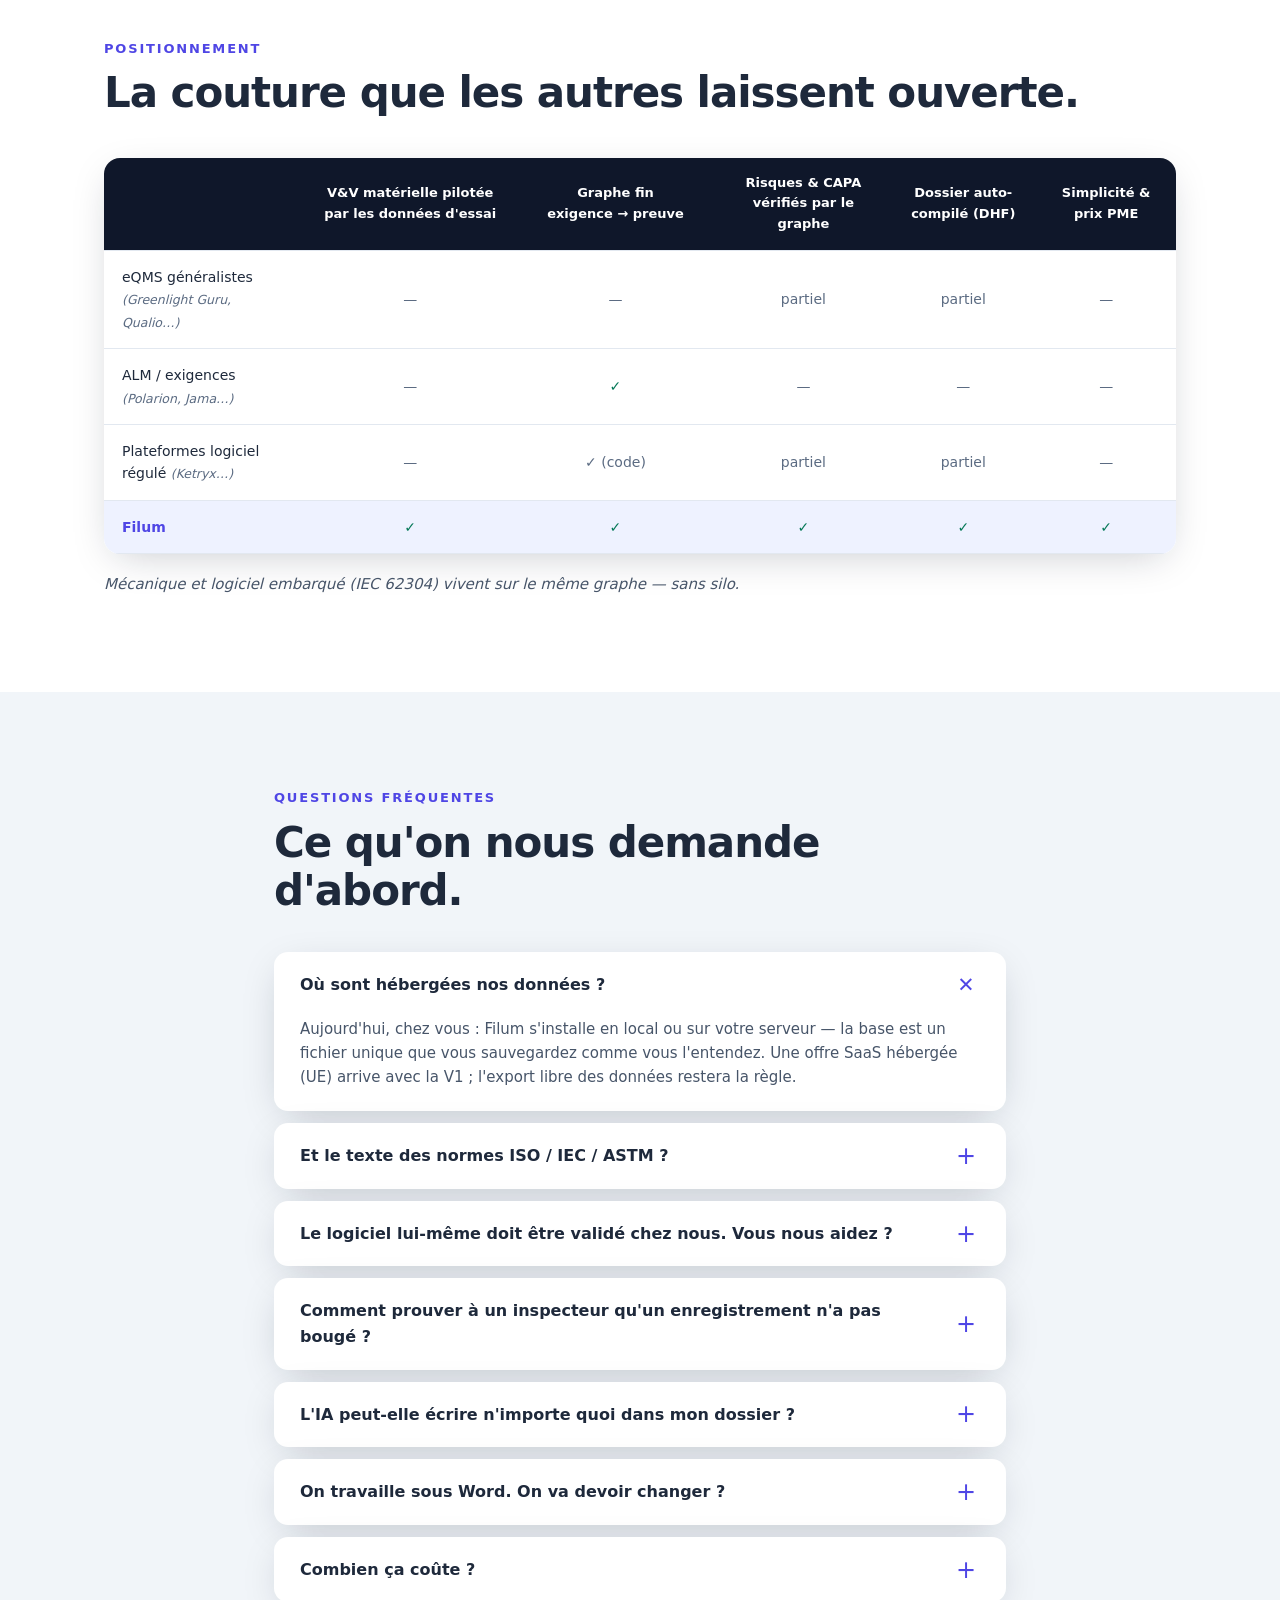
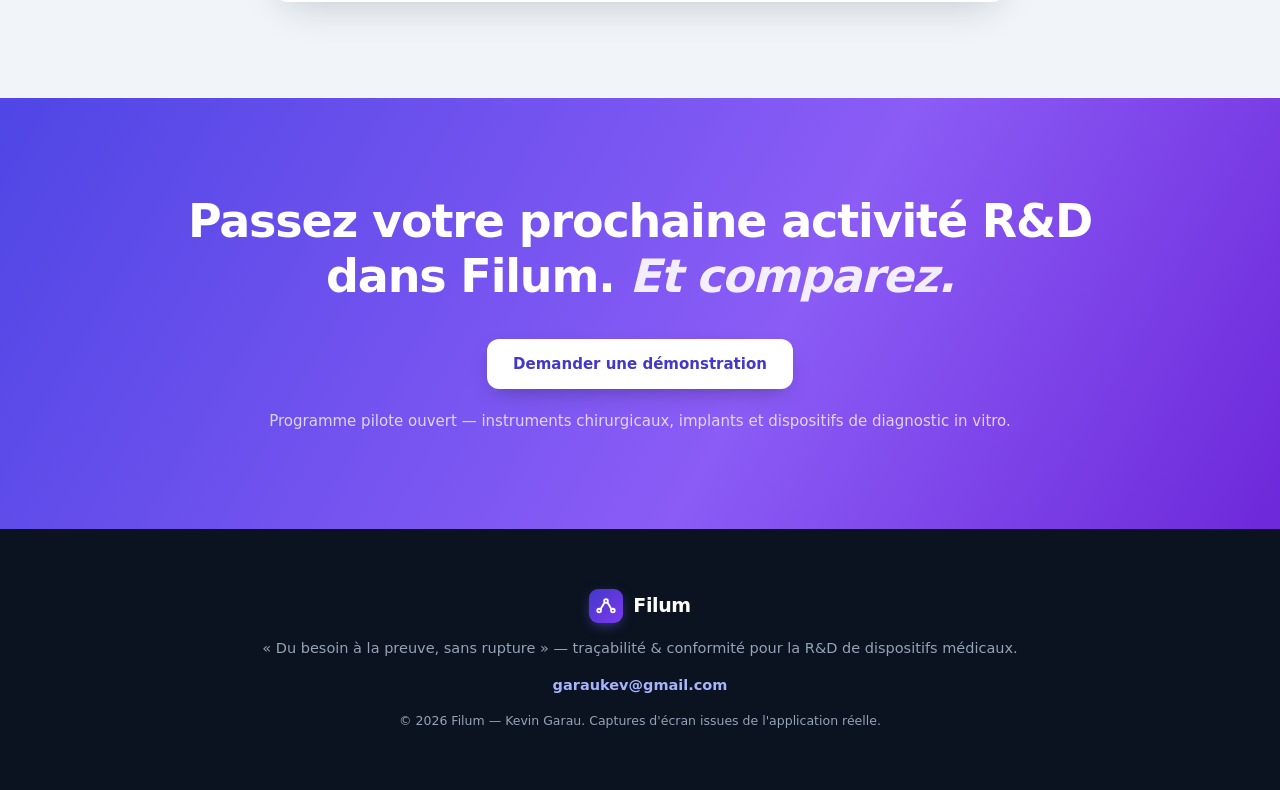
==== commit 25e197b7: "Site : 46 cas, 49 exigences, et la diffusion contrôlée au périmètre Le document de périmètre affirma" ====
--- a/index.html
+++ b/index.html
@@ -392,7 +392,7 @@
           <span class="dl-ico" aria-hidden="true">↓</span>
           <span class="dl-txt">
             <strong>Le dossier de validation</strong>
-            <em>48 exigences, 45 cas exécutés</em>
+            <em>49 exigences, 46 cas exécutés</em>
           </span>
         </a>
         <a class="dl dl-sombre" href="docs/Protocole_IQ_Filum.docx" download>
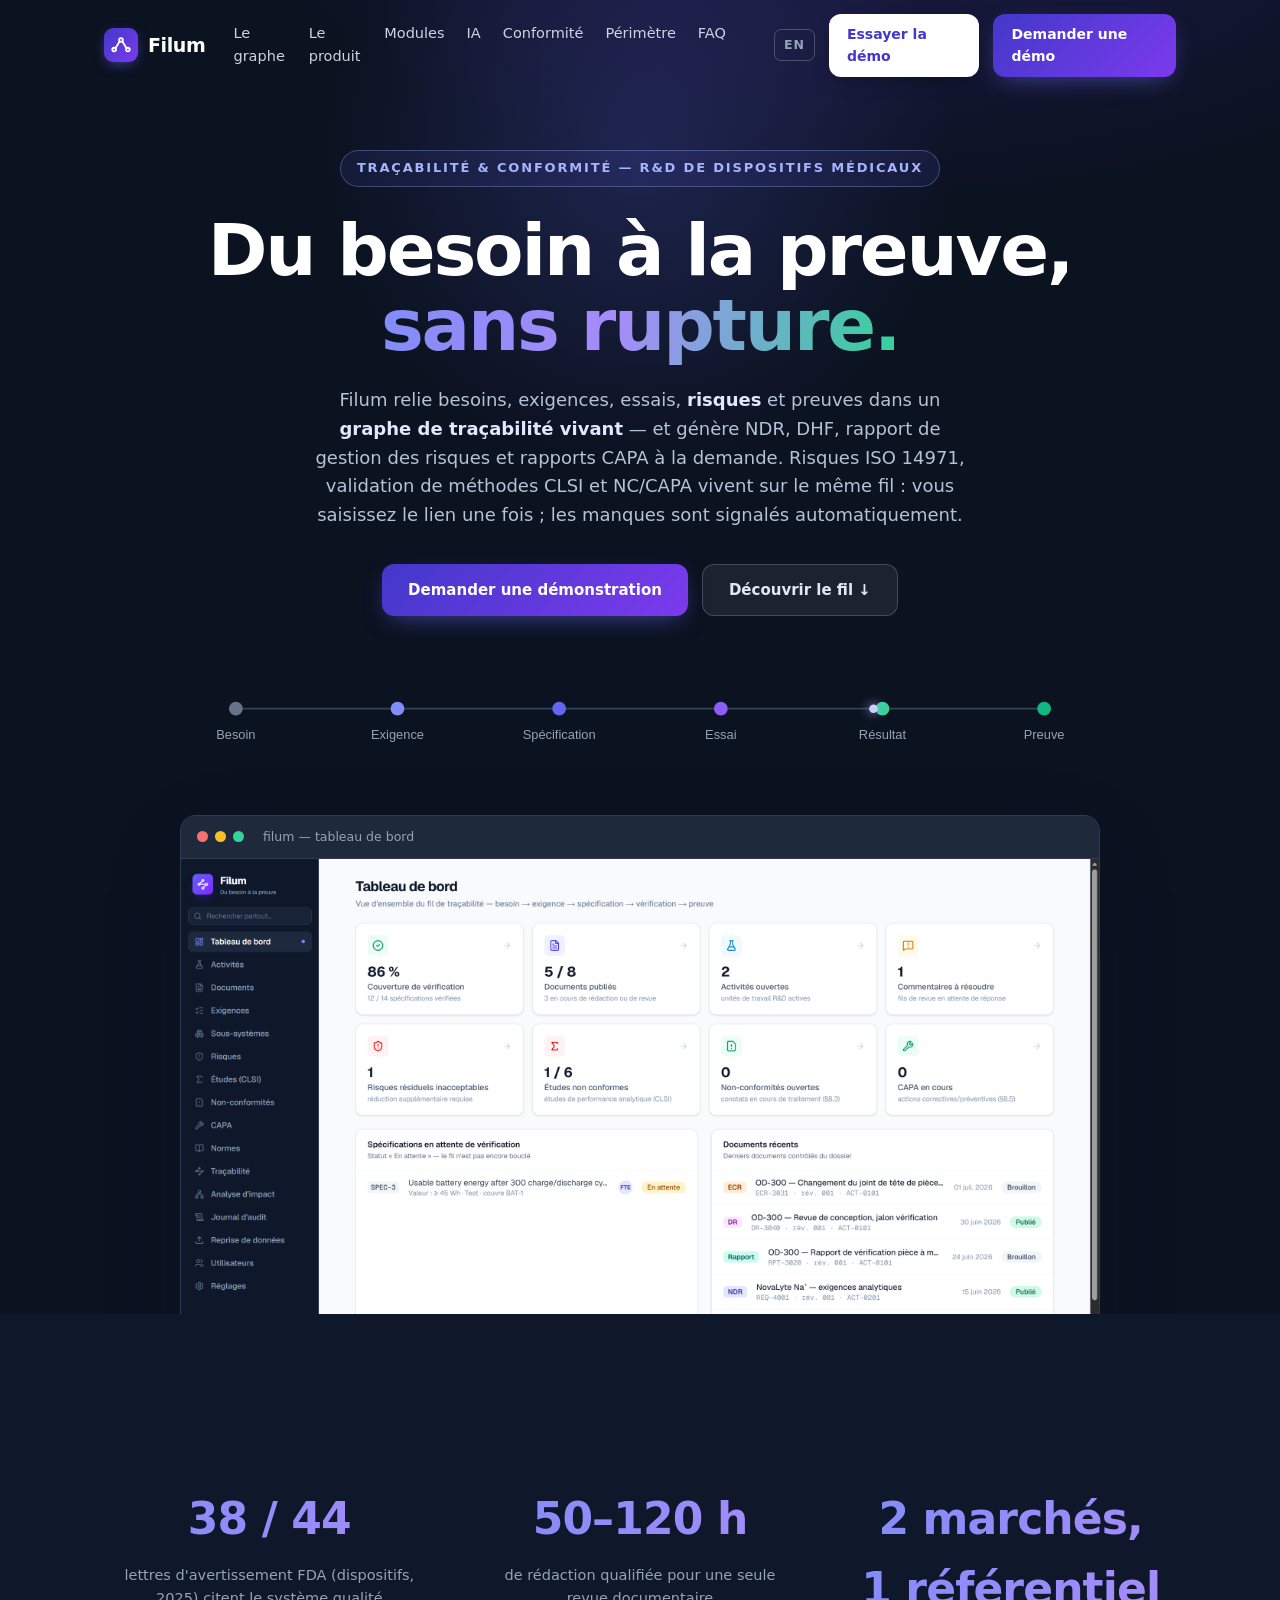
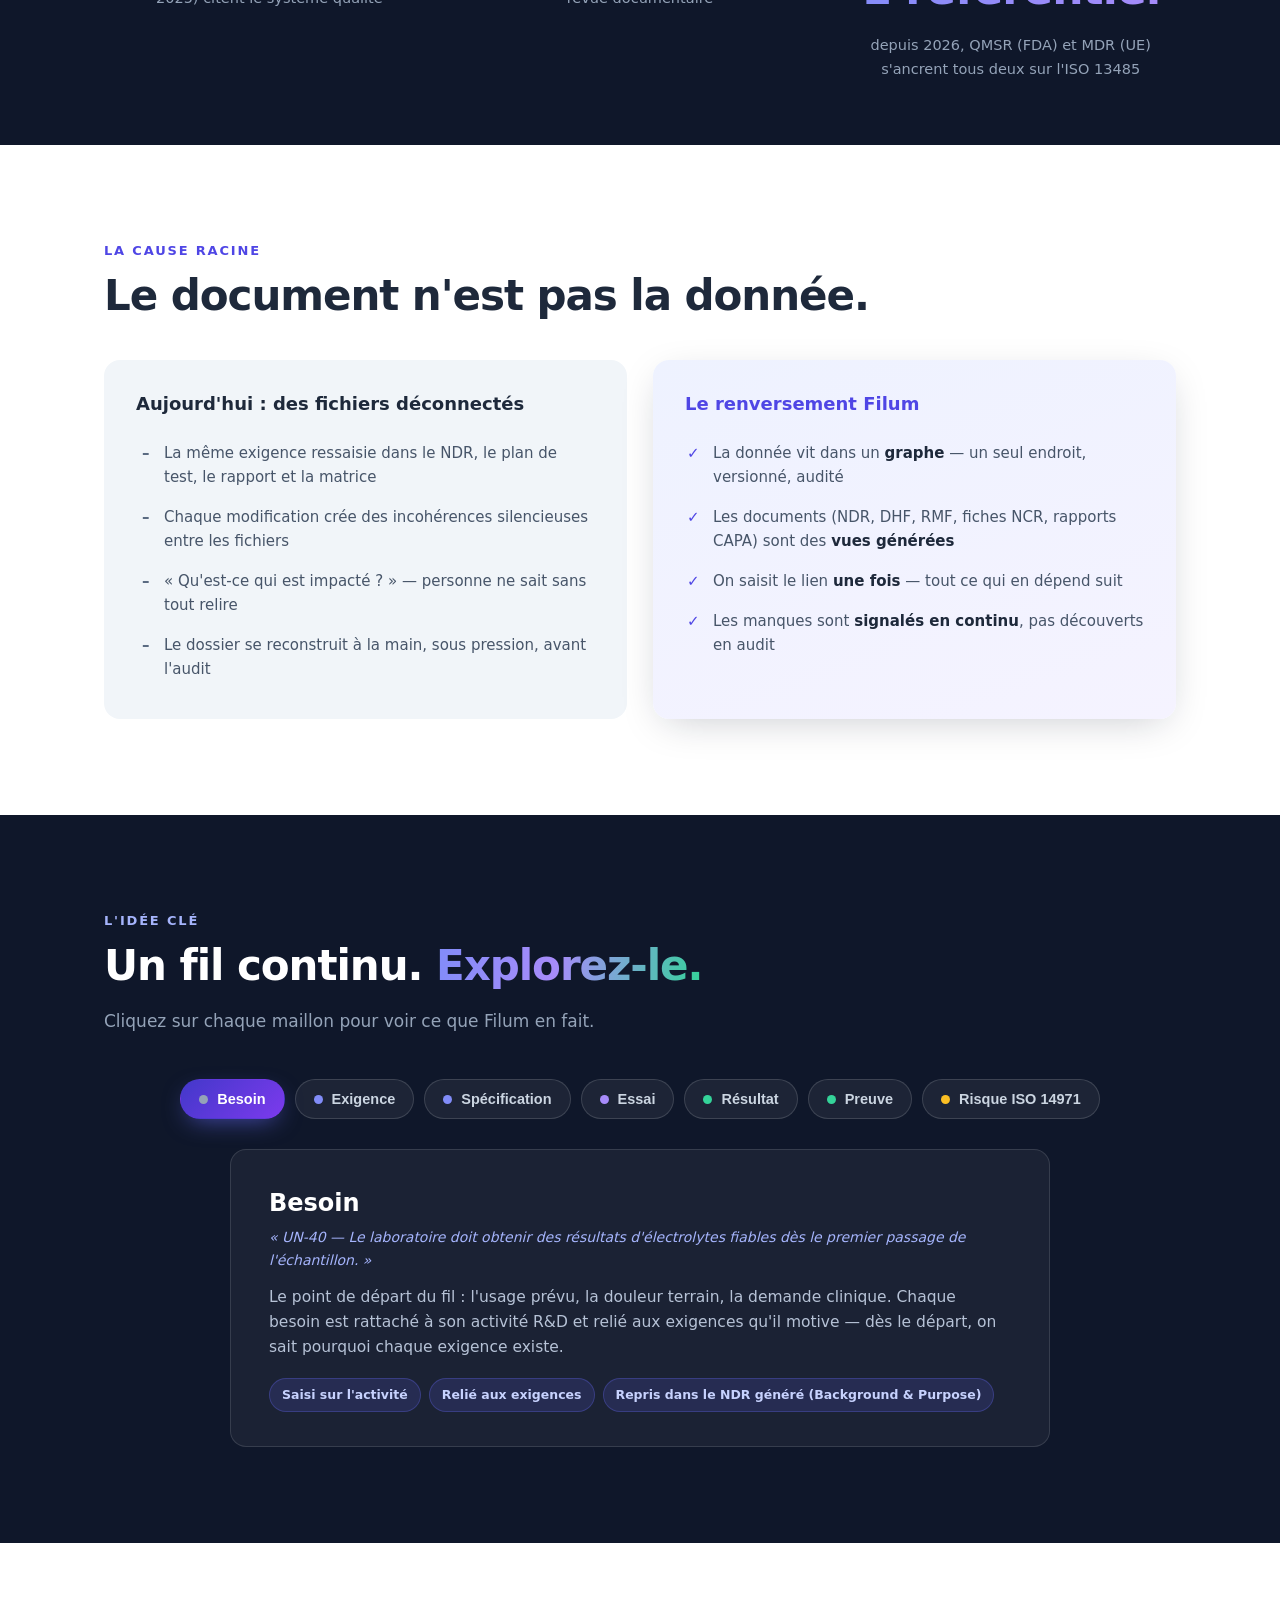
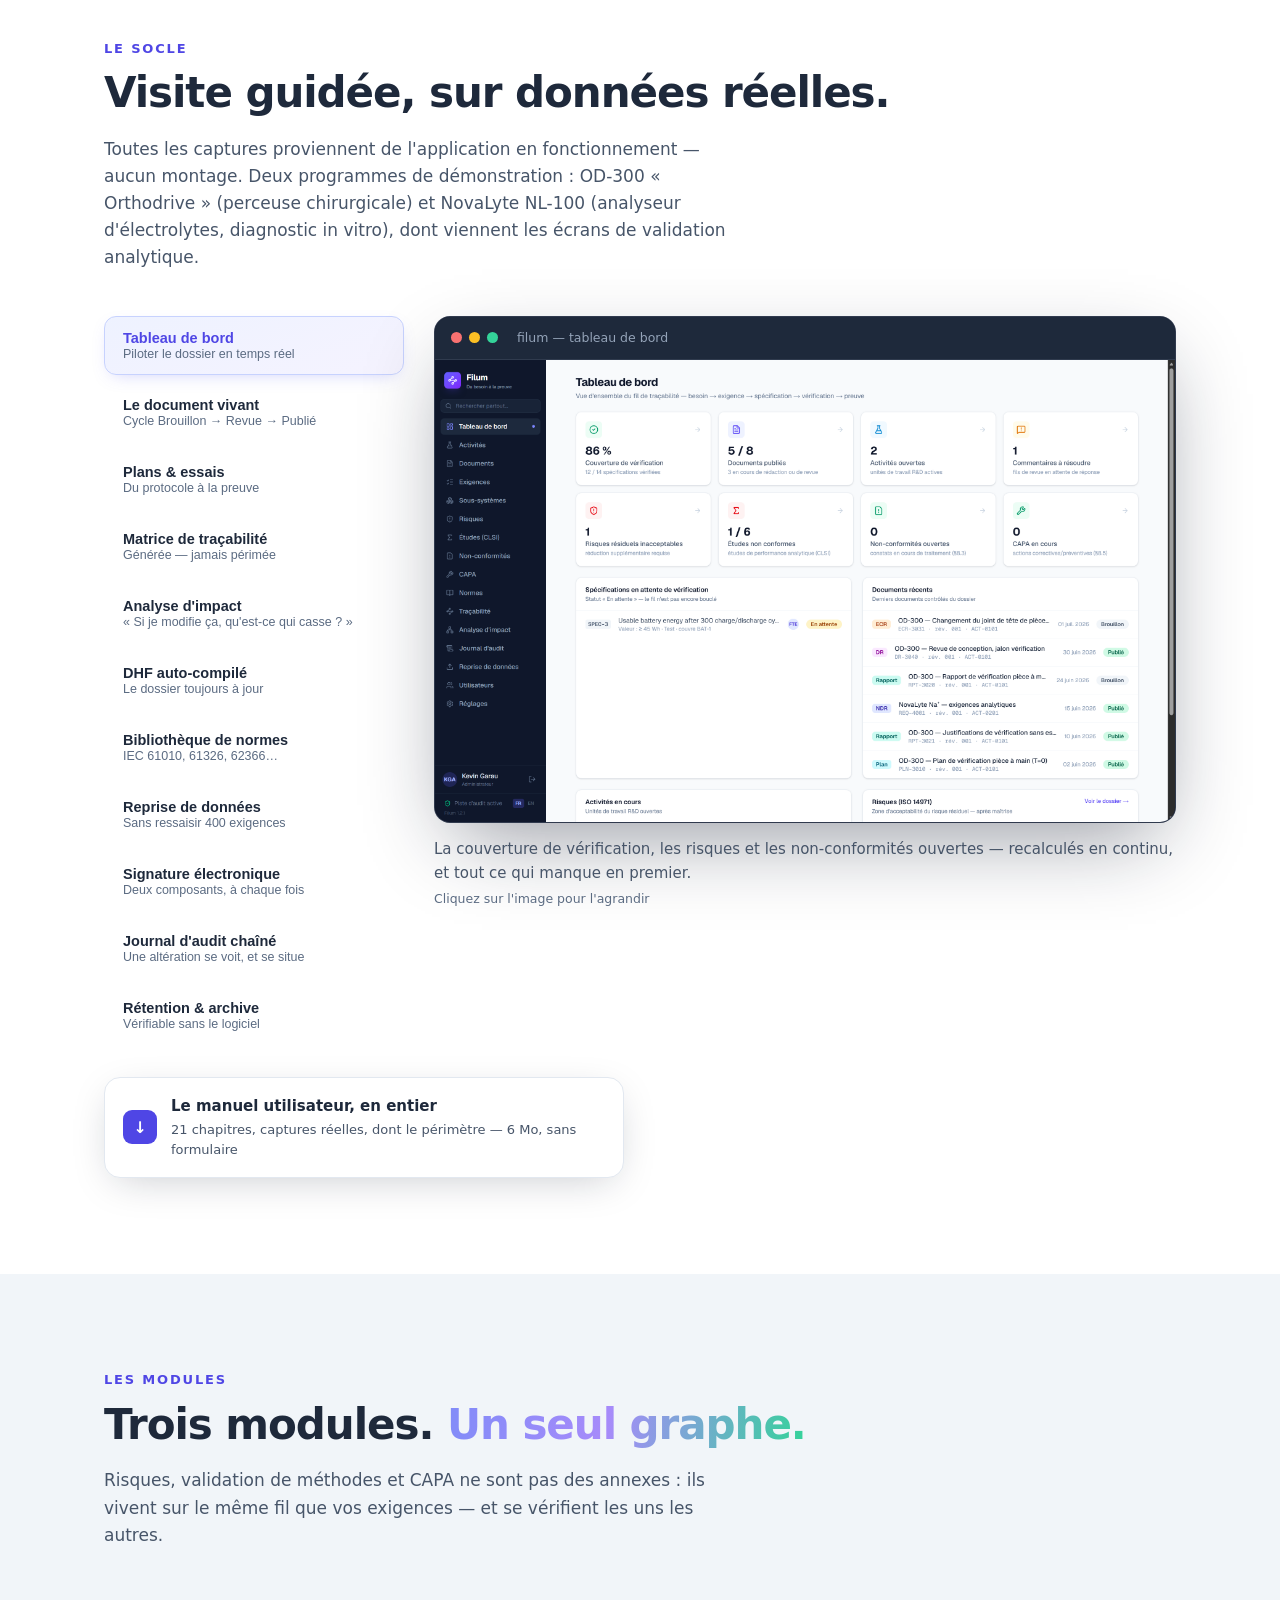
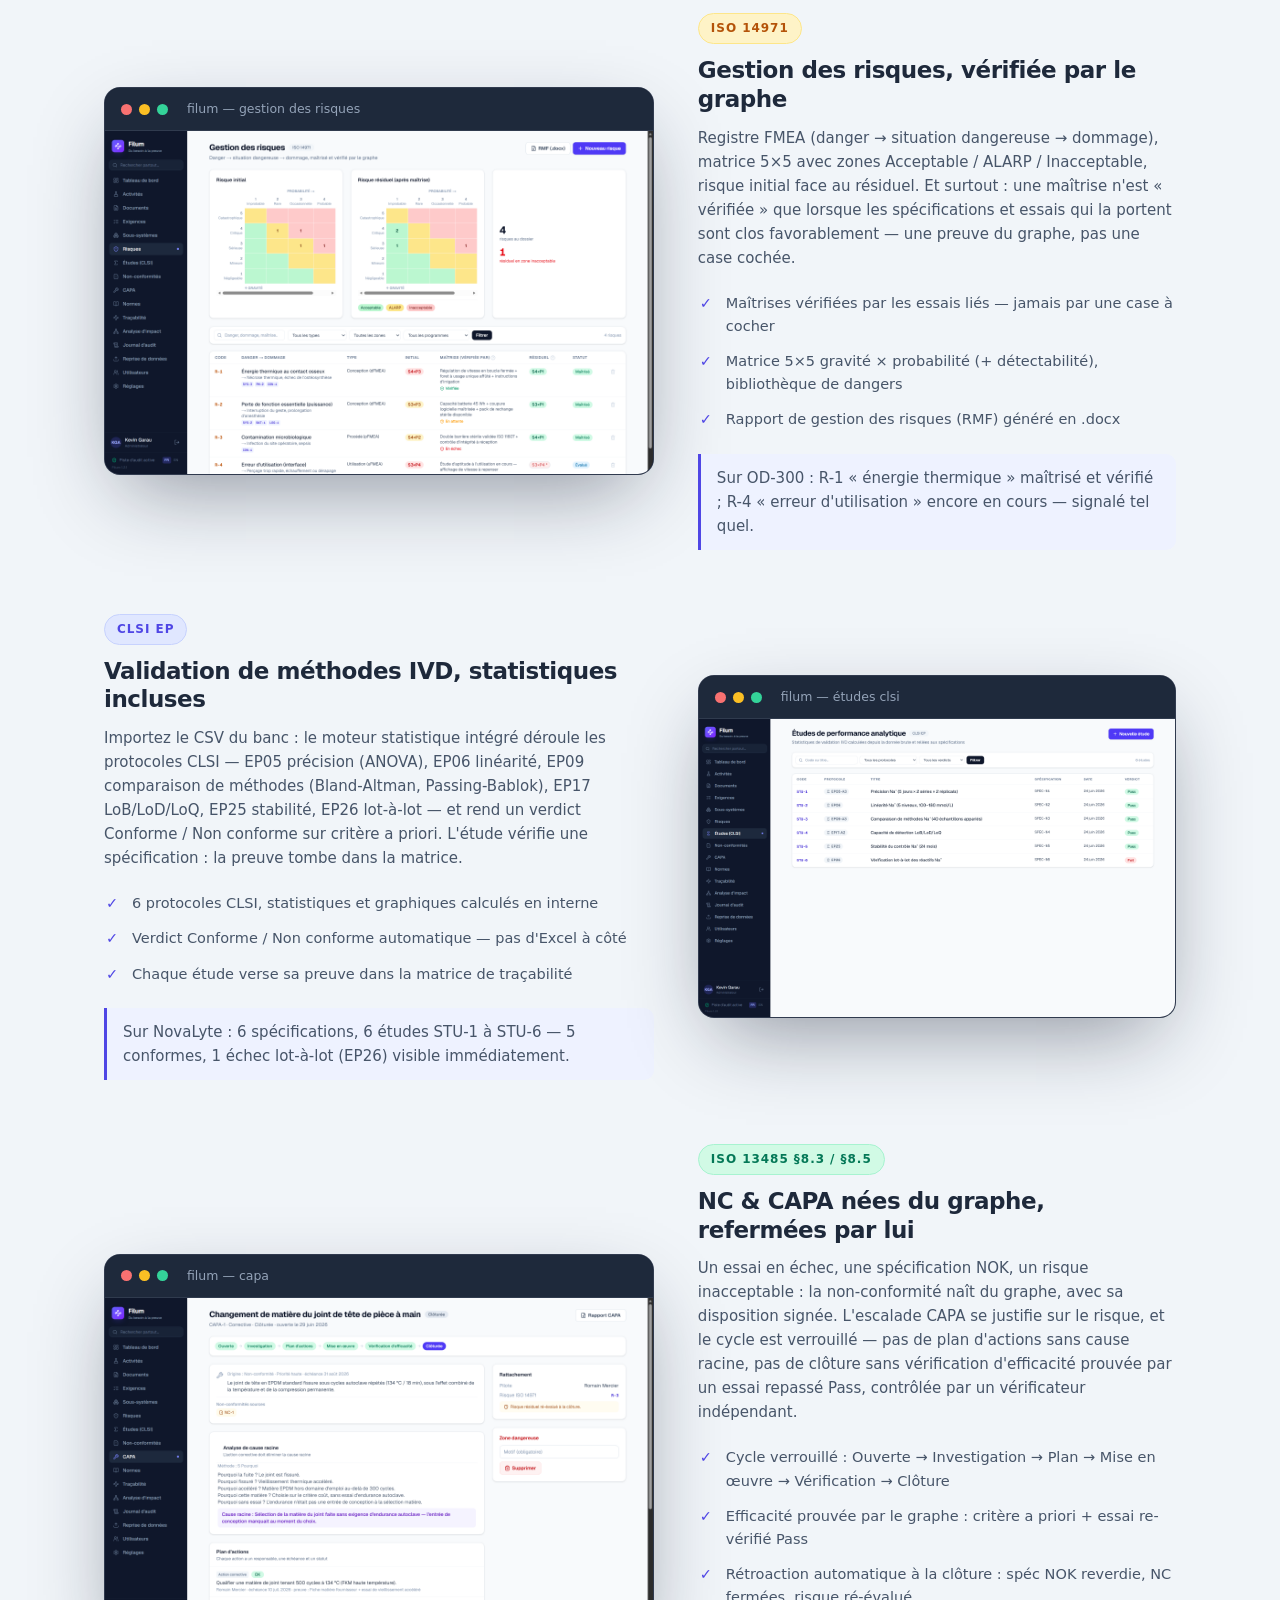
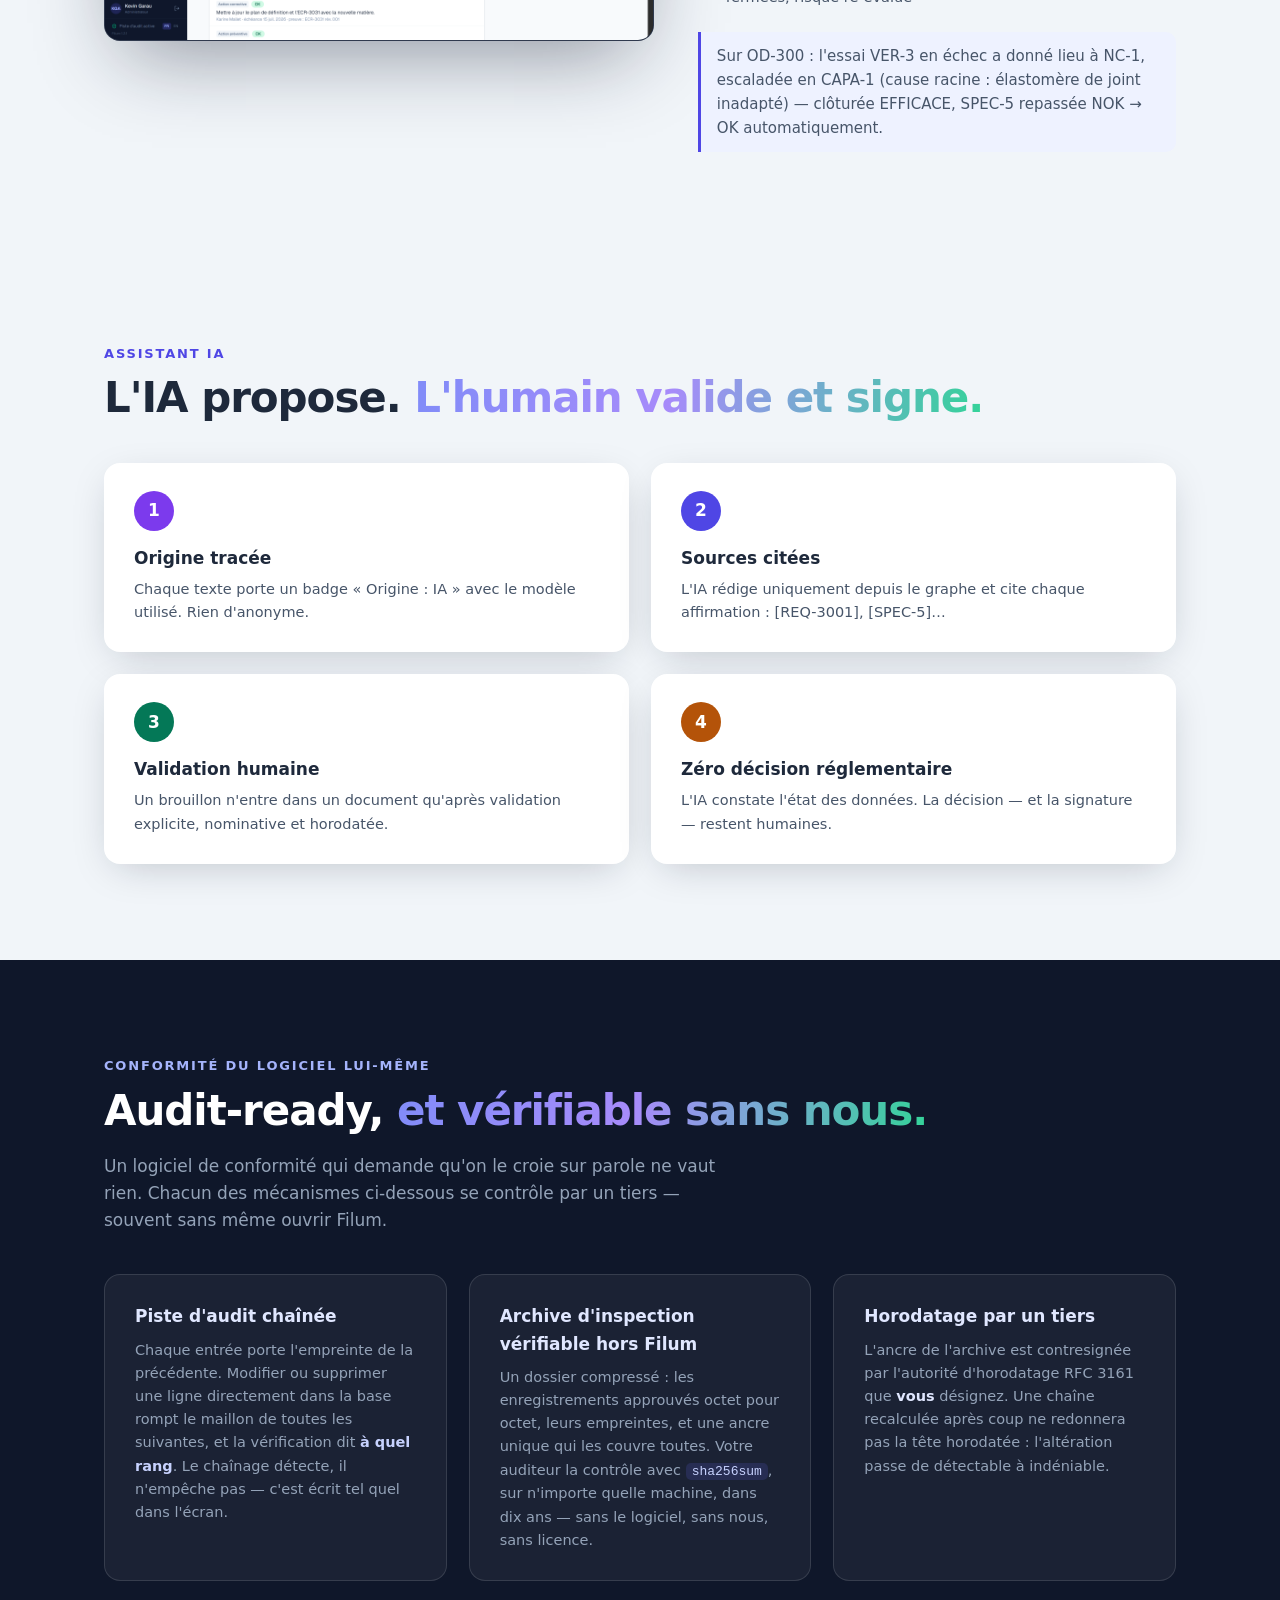
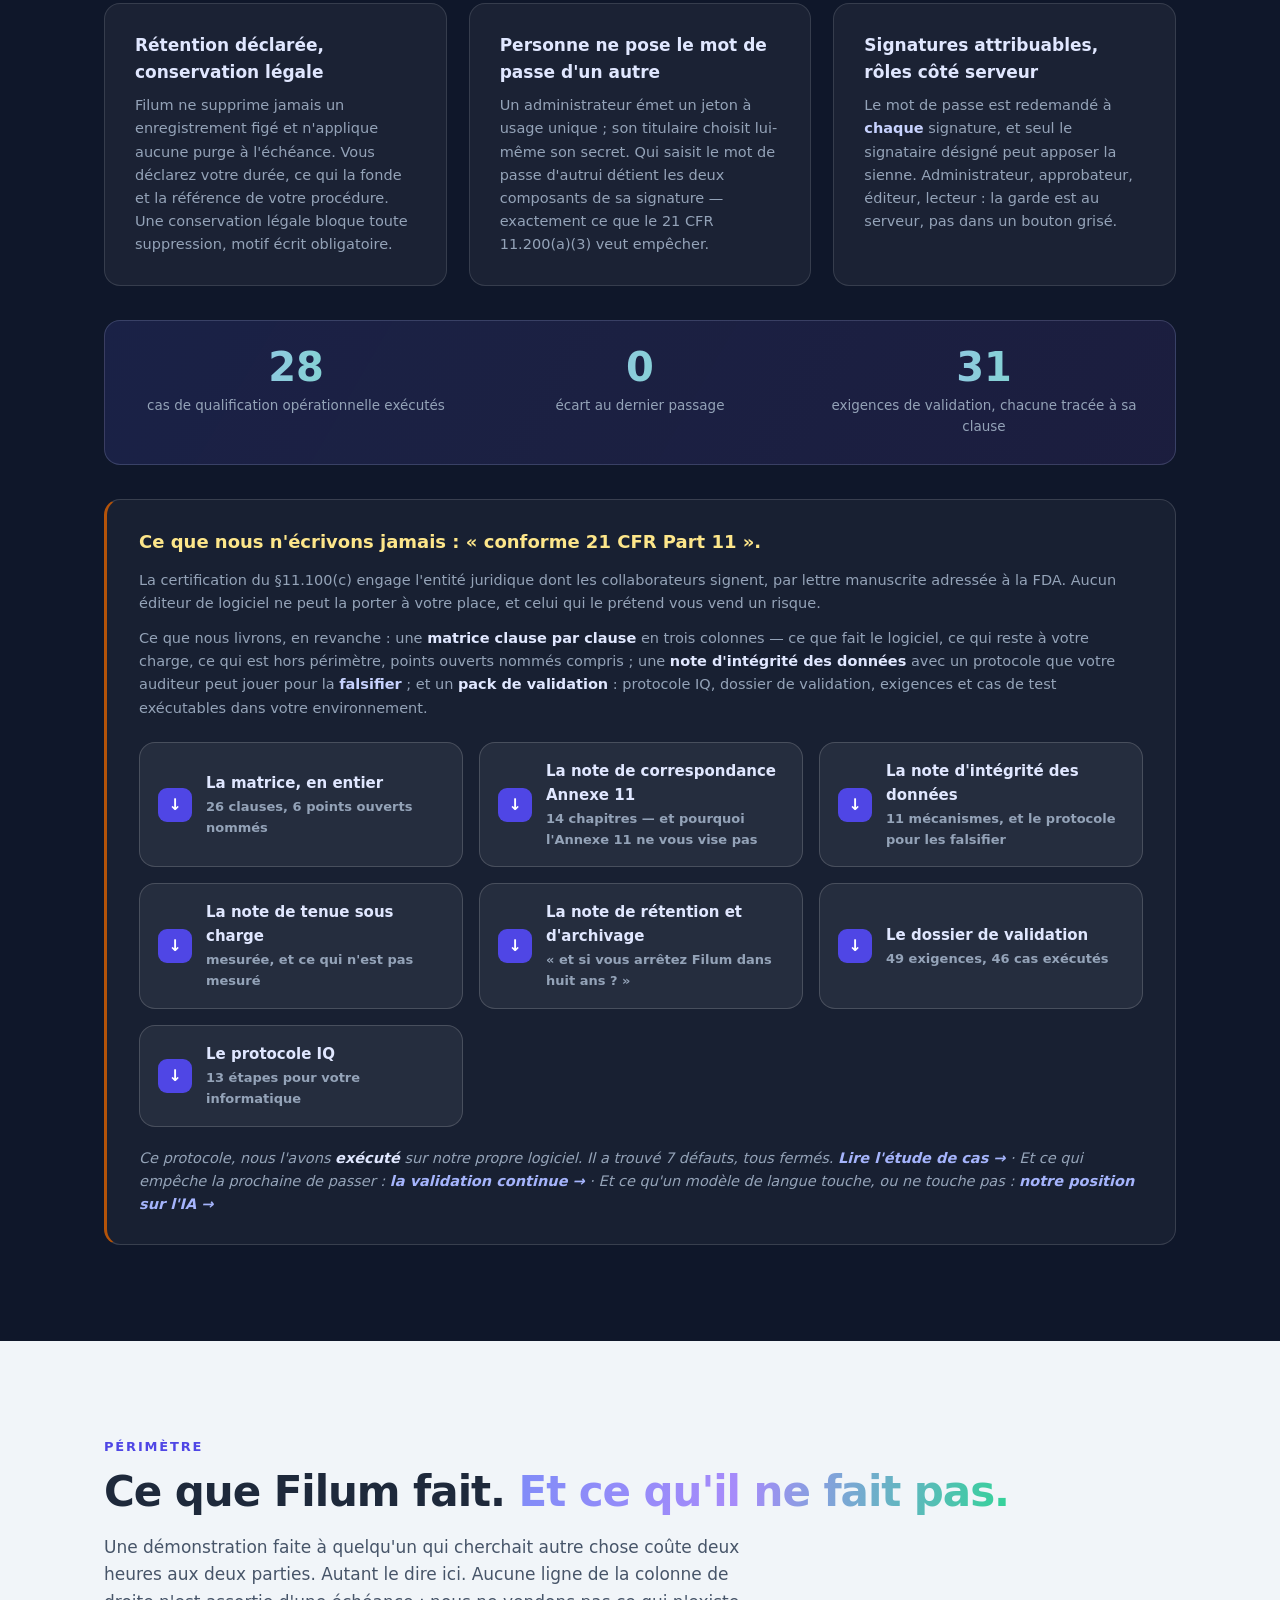
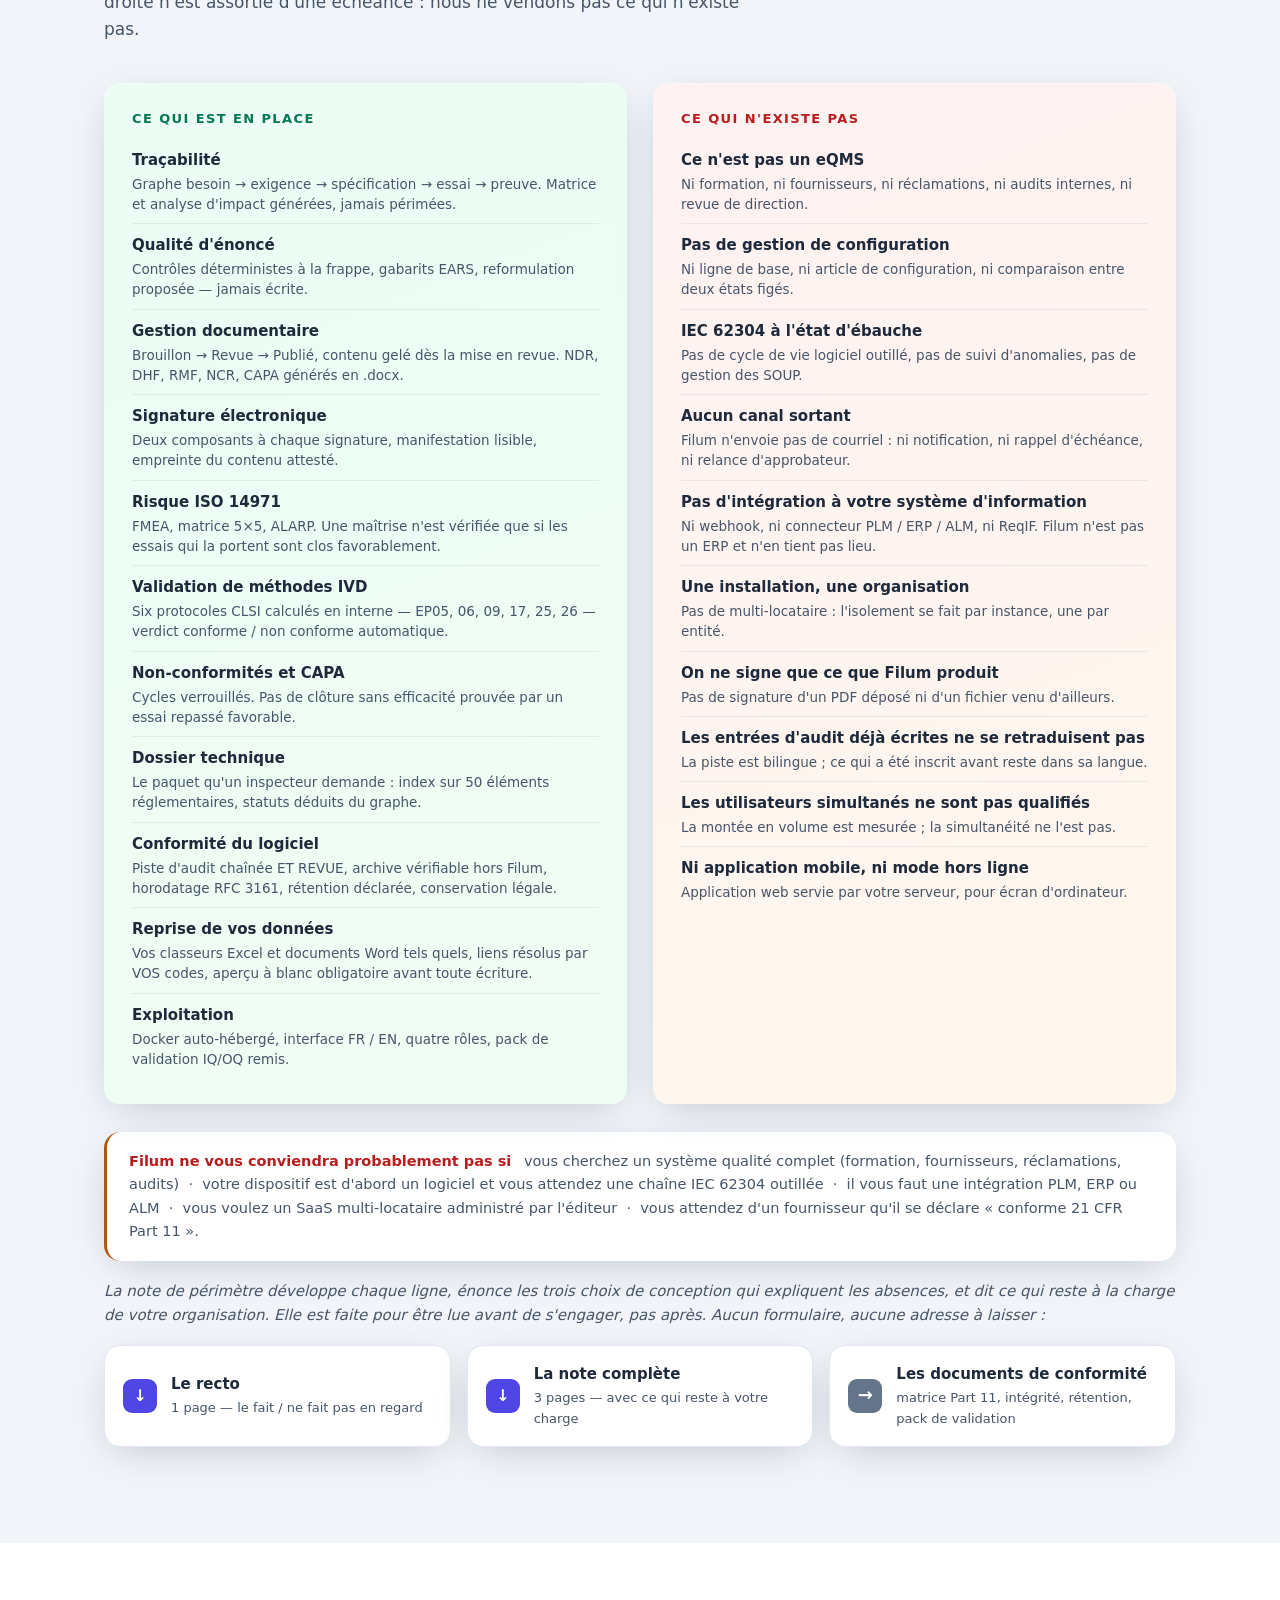
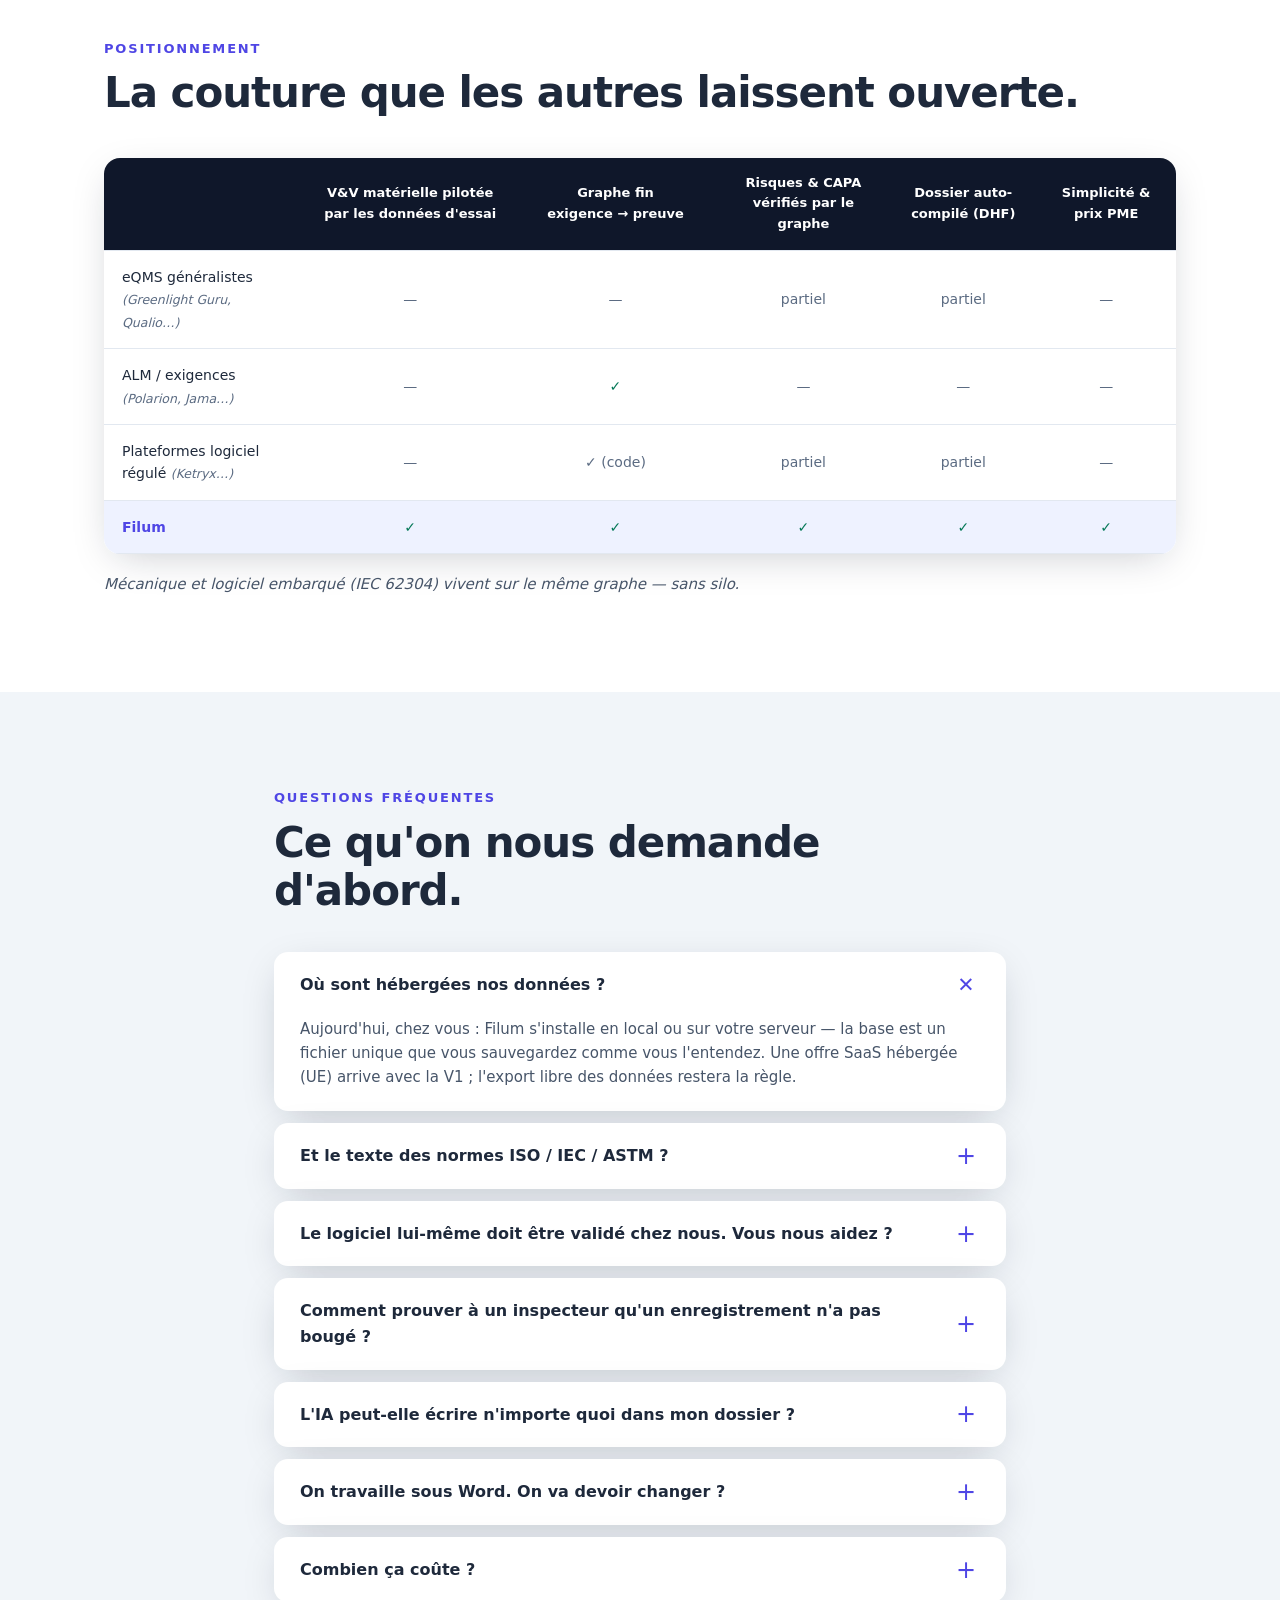
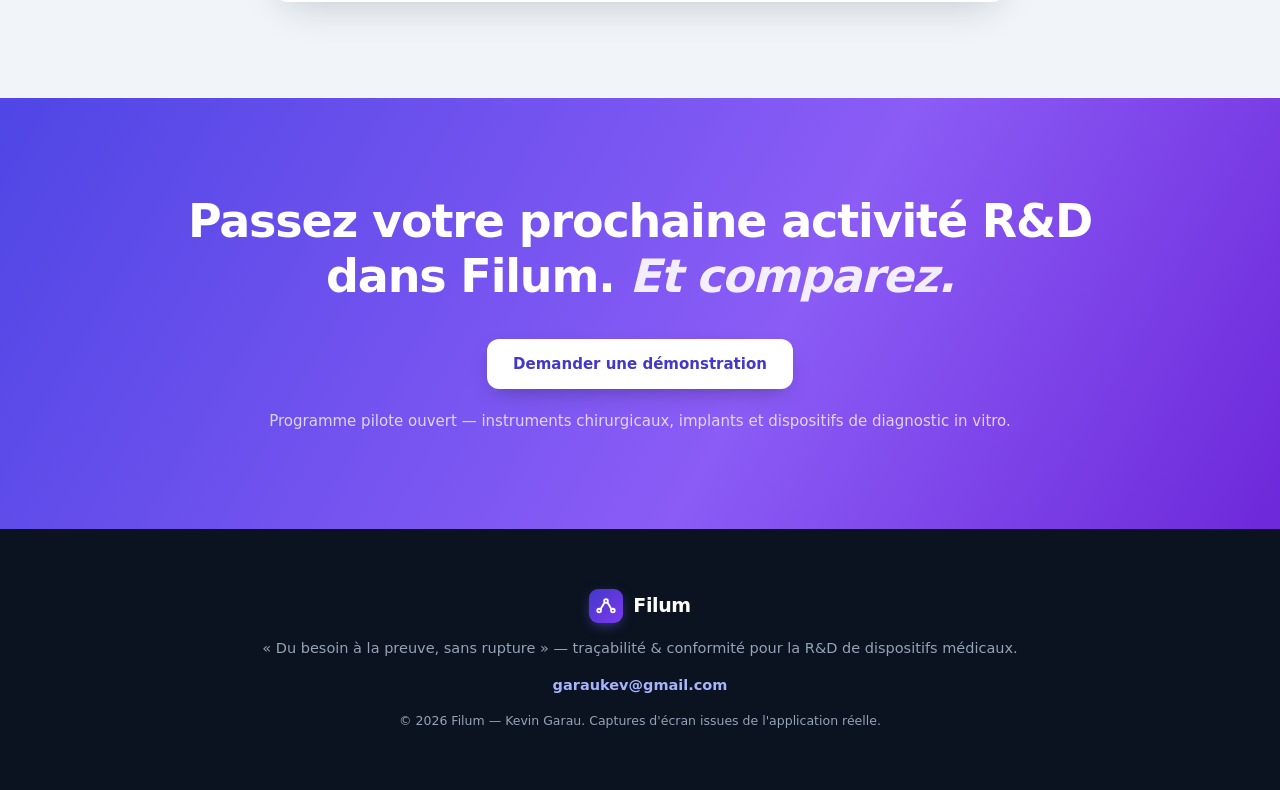
==== commit dd2b6f44: "La démonstration publique est annoncée — et six défauts corrigés avant Le drapeau DEMO_EN_LIGNE pass" ====
--- a/index.html
+++ b/index.html
@@ -33,6 +33,7 @@
     </div>
     <div class="nav-right">
       <a class="lang-switch" href="en/" hreflang="en" title="Read this page in English">EN</a>
+      <a class="btn btn-sm btn-light btn-demo" href="demo.html">Essayer la démo</a>
       <a class="btn btn-sm btn-primary" href="mailto:garaukev@gmail.com?subject=D%C3%A9monstration%20Filum">Demander une démo</a>
     </div>
   </div>
--- a/styles.css
+++ b/styles.css
@@ -133,6 +133,11 @@
 .nav-links { display: flex; gap: 22px; margin-left: auto; }
 .nav-links a { color: #CBD5E1; font-size: 14.5px; font-weight: 500; transition: color .15s; }
 .nav-links a:hover { color: #fff; }
+/* Un bouton posé dans .nav-links héritait de la couleur des LIENS (#CBD5E1) : la règle
+   est plus spécifique que .btn-primary, et lui reprenait son blanc — contraste sous le
+   seuil AA sur le bout violet du dégradé. Les boutons vivent désormais dans .nav-right,
+   mais la garde reste : elle coûte une ligne et referme le piège pour de bon. */
+.nav-links a.btn { color: inherit; }
 
 /* Bascule de langue : discrète, mais toujours visible — y compris sur mobile, où le reste
    de la navigation disparaît. Un lecteur anglophone ne doit jamais avoir à la chercher. */
@@ -152,6 +157,14 @@
   .nav-links { display: none; }
   .nav-inner { justify-content: space-between; }
   .nav-right { margin-left: auto; }
+  /* TROIS ÉLÉMENTS NE TIENNENT PAS DANS CETTE BARRE. Depuis que « Essayer la démo » s'y
+     ajoute, la mesure donne un débordement de +48 px à 861 et +37 à 360 — et la barre étant
+     en position fixe, aucune barre de défilement n'apparaît pour aller chercher ce qui est
+     sorti. Le bouton poussé dehors était « Demander une démo », c'est-à-dire l'appel
+     principal du site.
+     On n'en garde donc qu'un sur petit écran, et c'est « Essayer la démo » : la page vers
+     laquelle il mène porte elle-même de quoi nous écrire. */
+  .nav-right .btn-demo ~ .btn-primary { display: none; }
 }
 
 /* ─── Héros ─── */
@@ -468,7 +481,14 @@
 
 /* ─── Tableau positionnement ─── */
 .table-wrap { margin-top: 40px; overflow-x: auto; border-radius: var(--radius); box-shadow: var(--shadow); }
-table { width: 100%; border-collapse: collapse; background: var(--surface); min-width: 680px; }
+table { width: 100%; border-collapse: collapse; background: var(--surface); }
+/* LA LARGEUR MINIMALE APPARTIENT AU TABLEAU COMPARATIF, PAS À TOUTES LES TABLES.
+   Posée sur le sélecteur générique, elle s'appliquait aussi à la table des identifiants de
+   la page de démonstration — qui, elle, n'a pas d'enveloppe .table-wrap en overflow-x.
+   Mesuré à 390 px : la page débordait de 339 px et la colonne « Rôle » commençait à x=371,
+   hors écran. L'accommodation mobile plus bas (masquage de la 3e colonne) était écrite et
+   sans effet : la largeur minimale l'annulait. */
+.table-wrap table { min-width: 680px; }
 th, td { padding: 15px 18px; font-size: 14px; text-align: center; border-bottom: 1px solid var(--line); }
 th:first-child, td:first-child { text-align: left; }
 thead th { background: var(--dark2); color: #fff; font-weight: 600; font-size: 13px; }
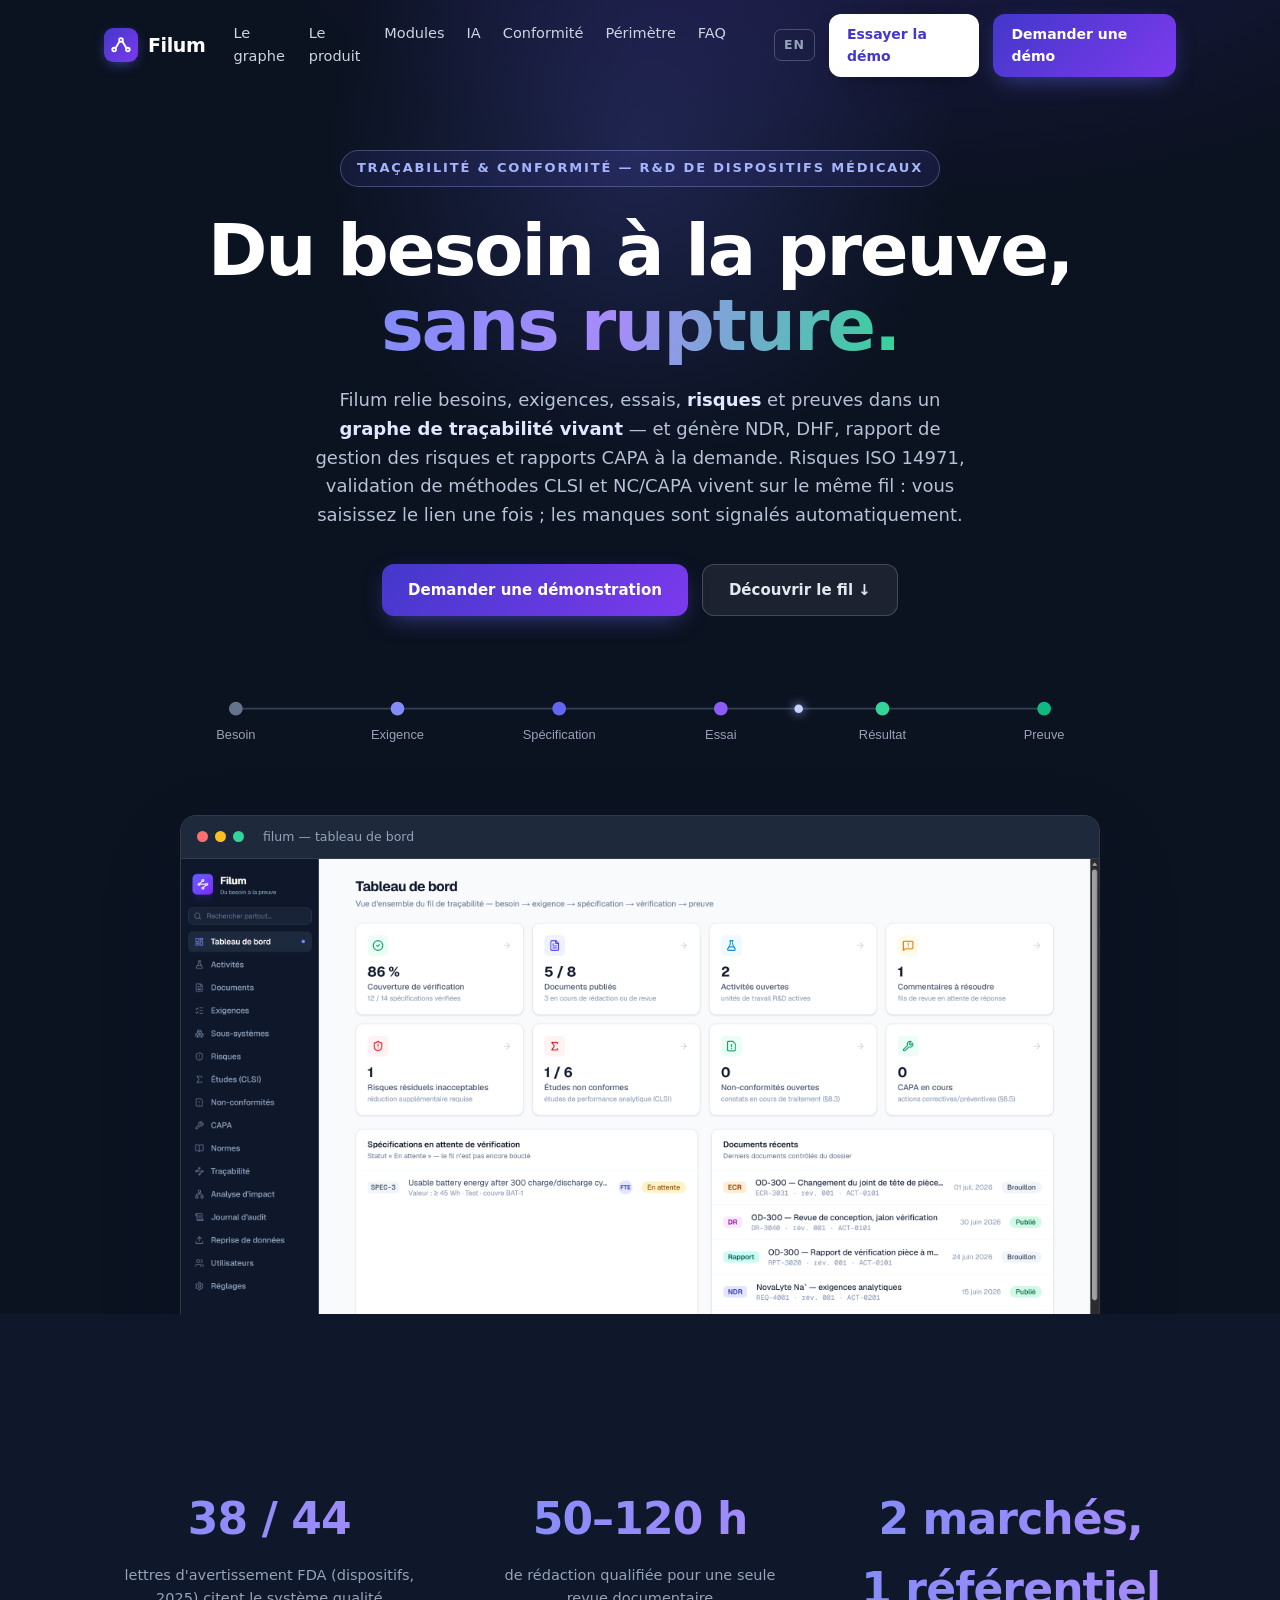
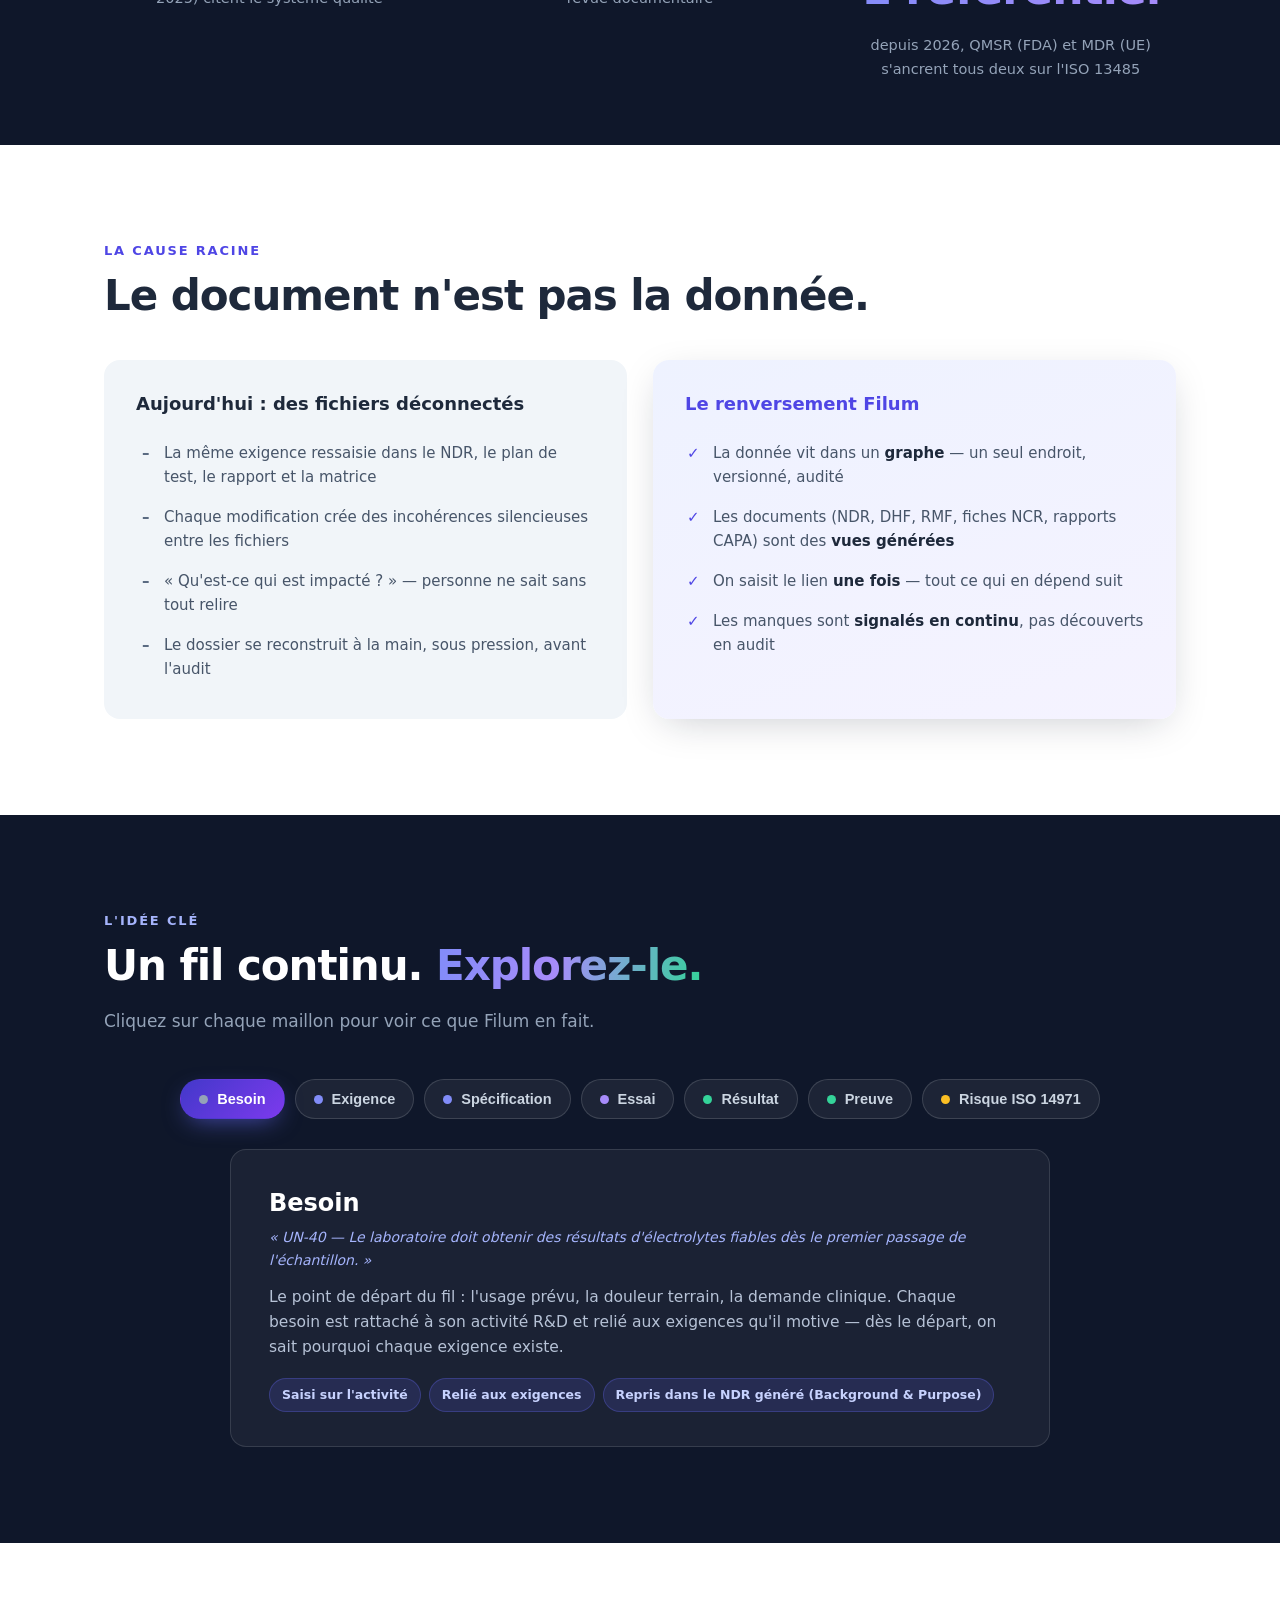
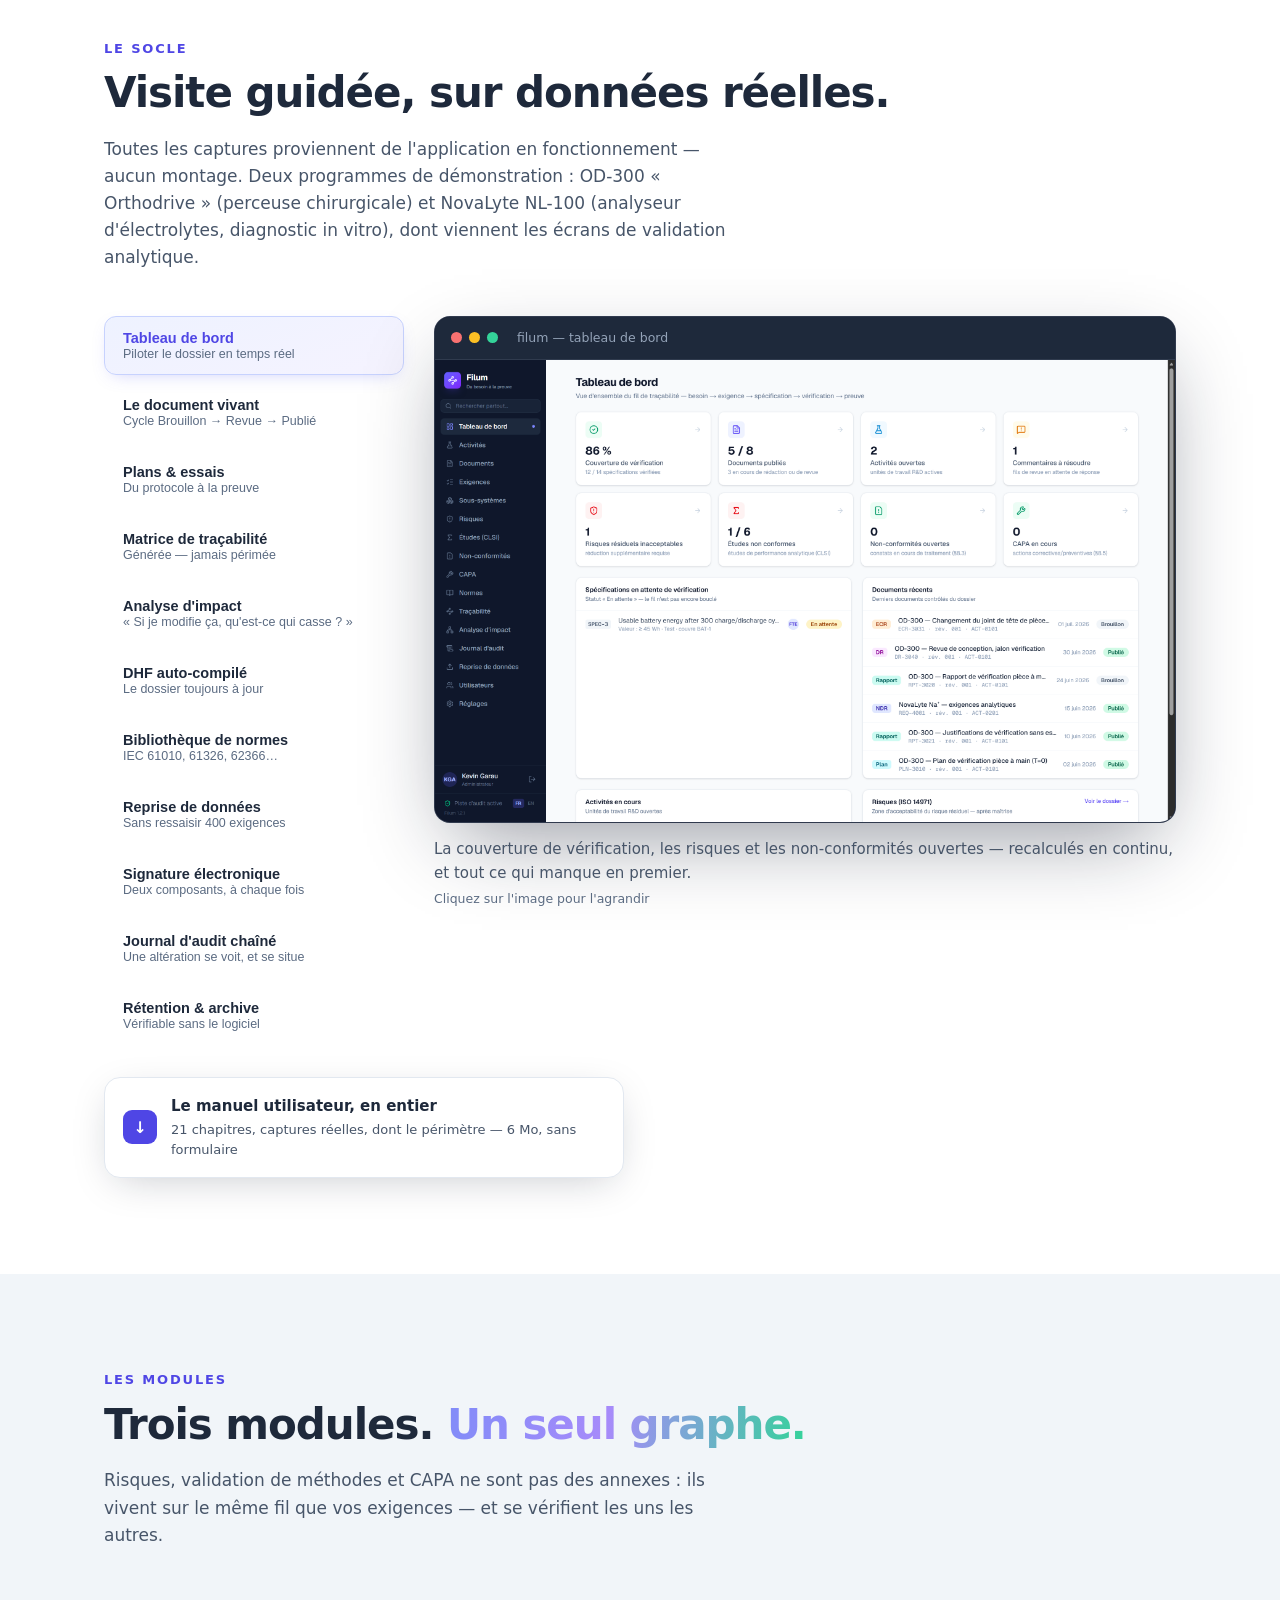
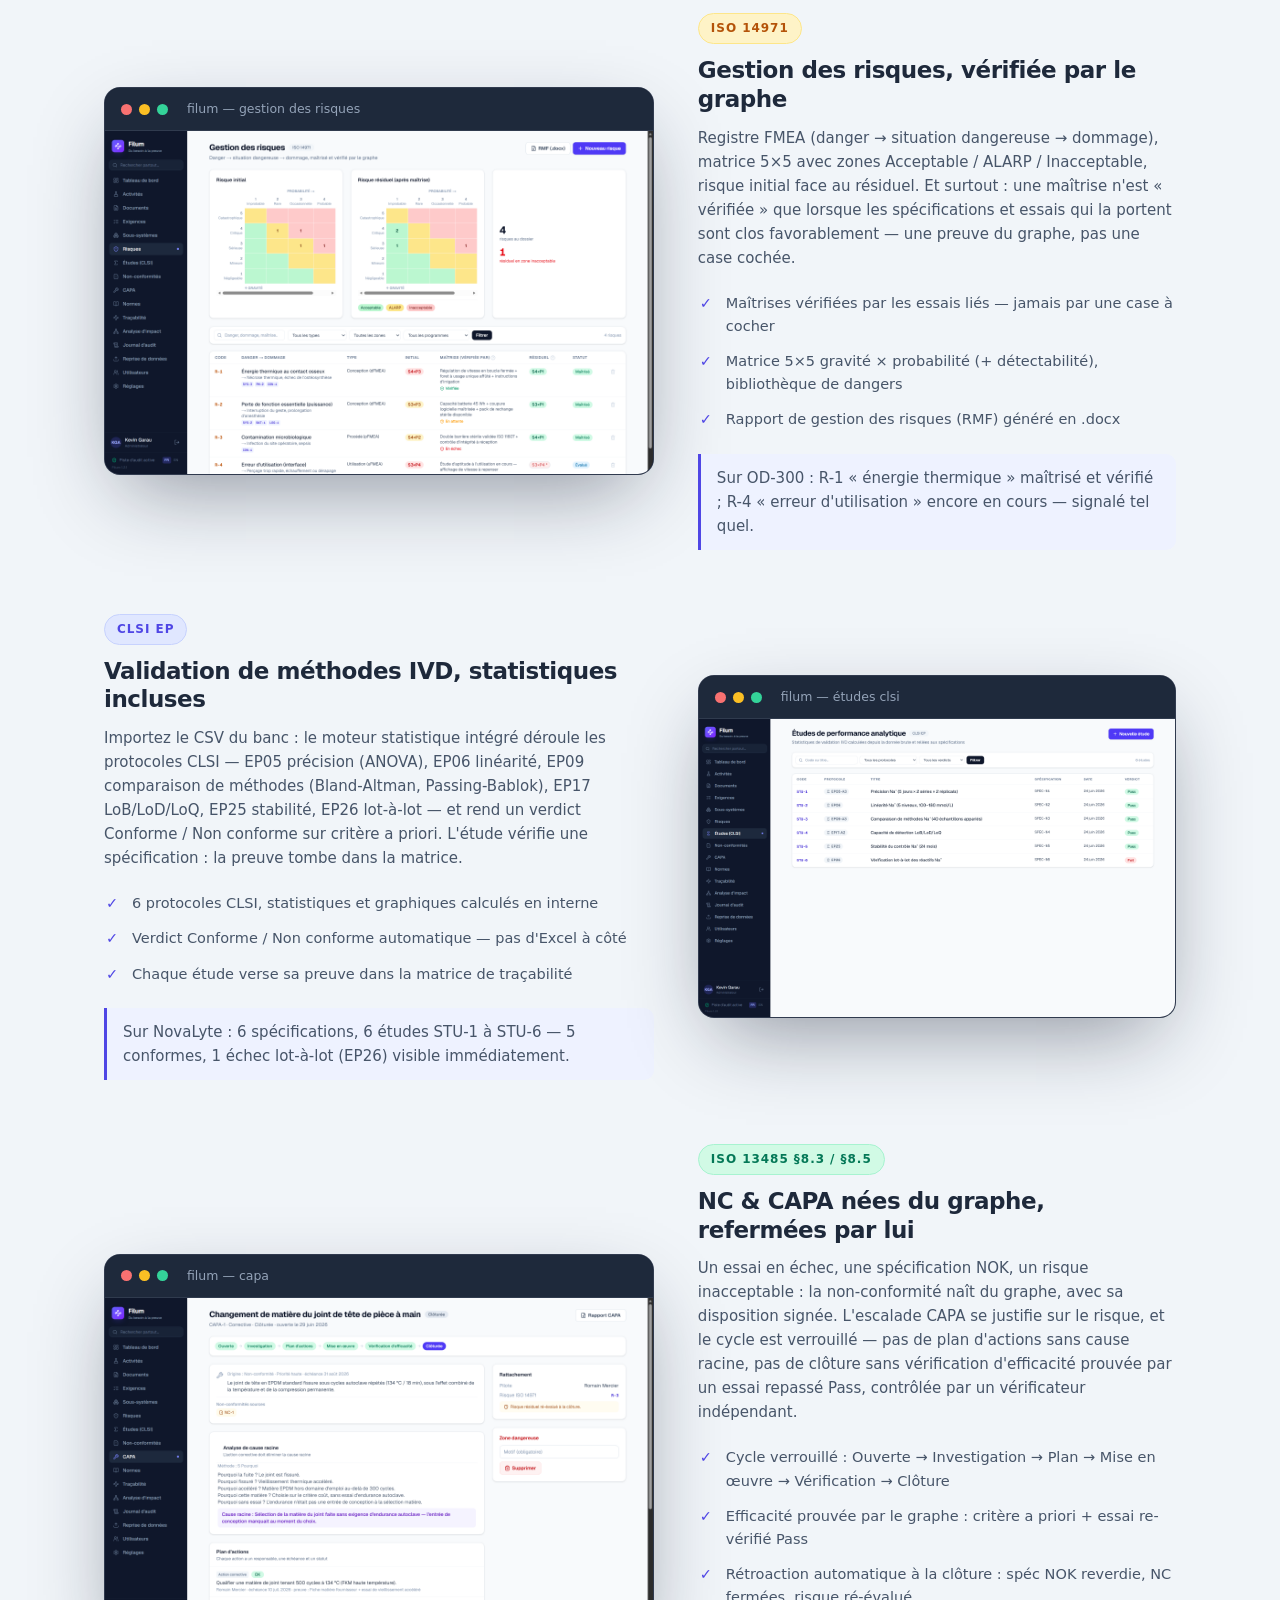
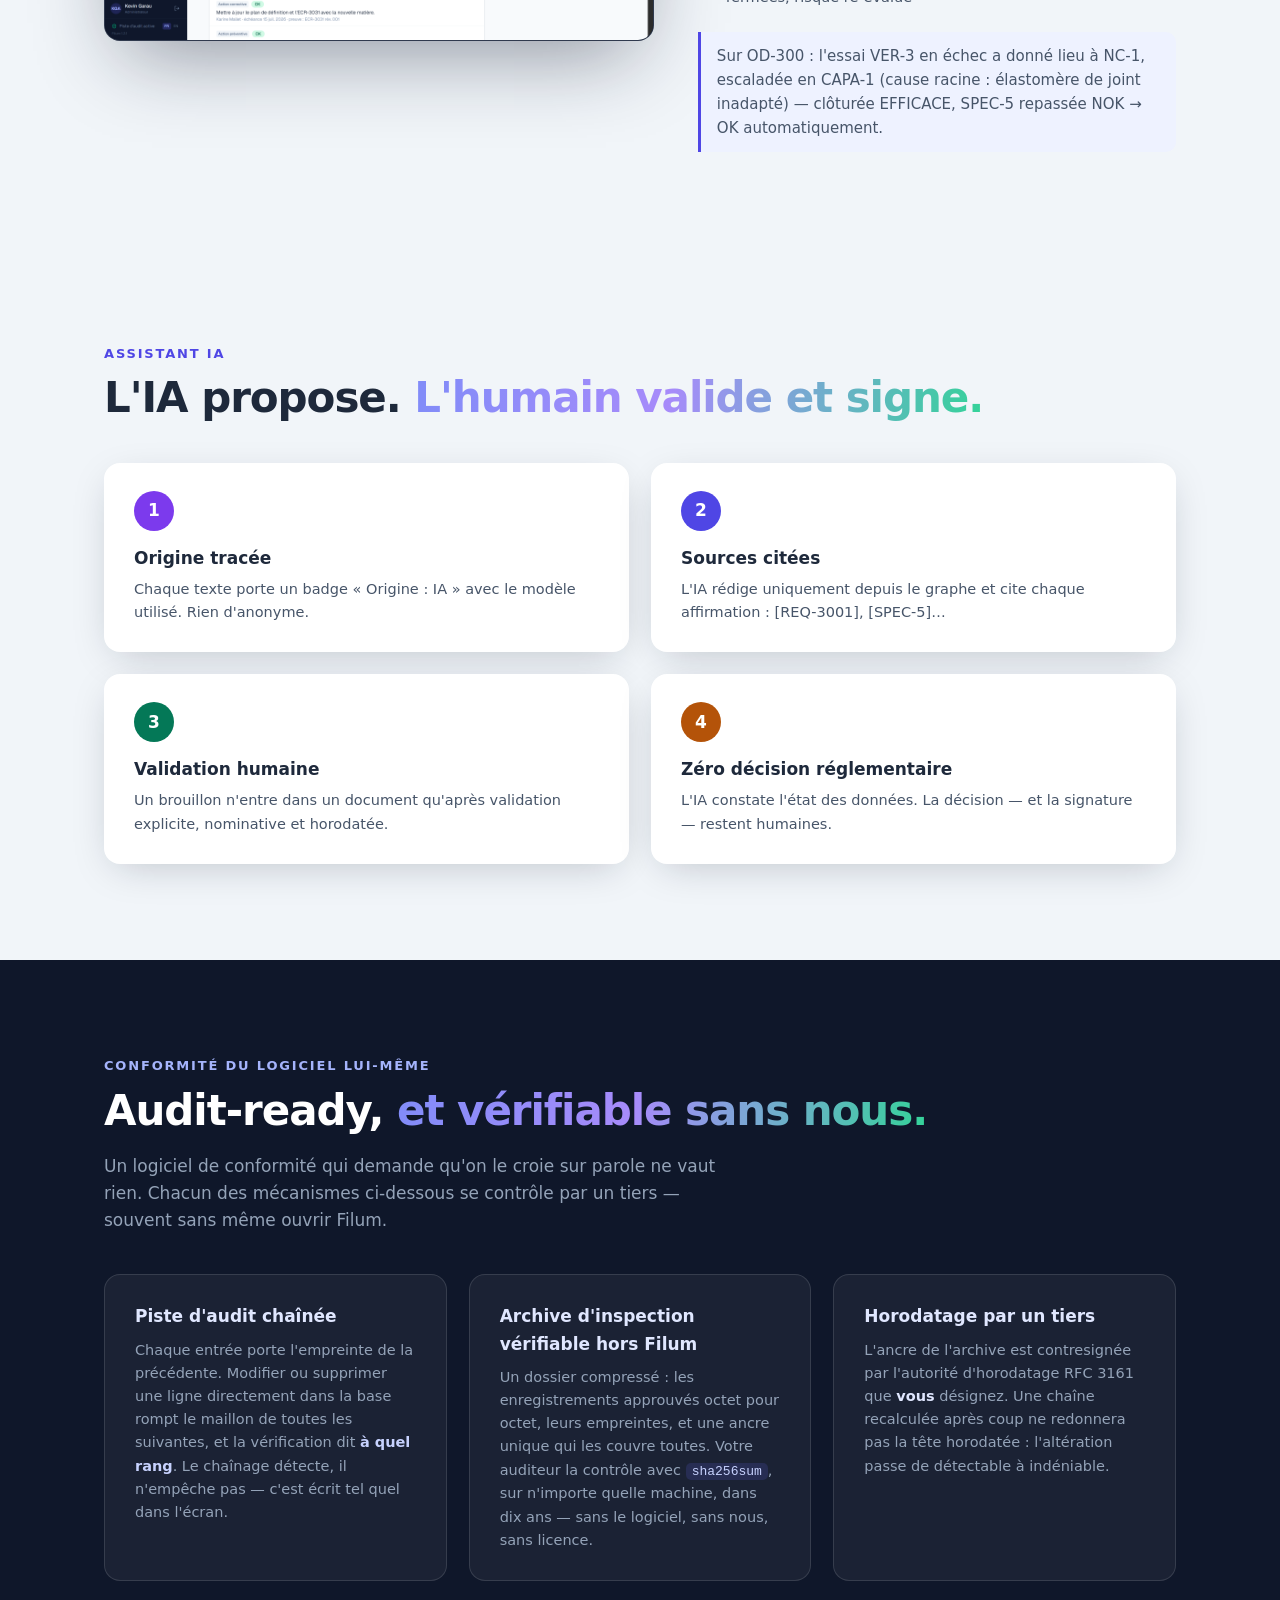
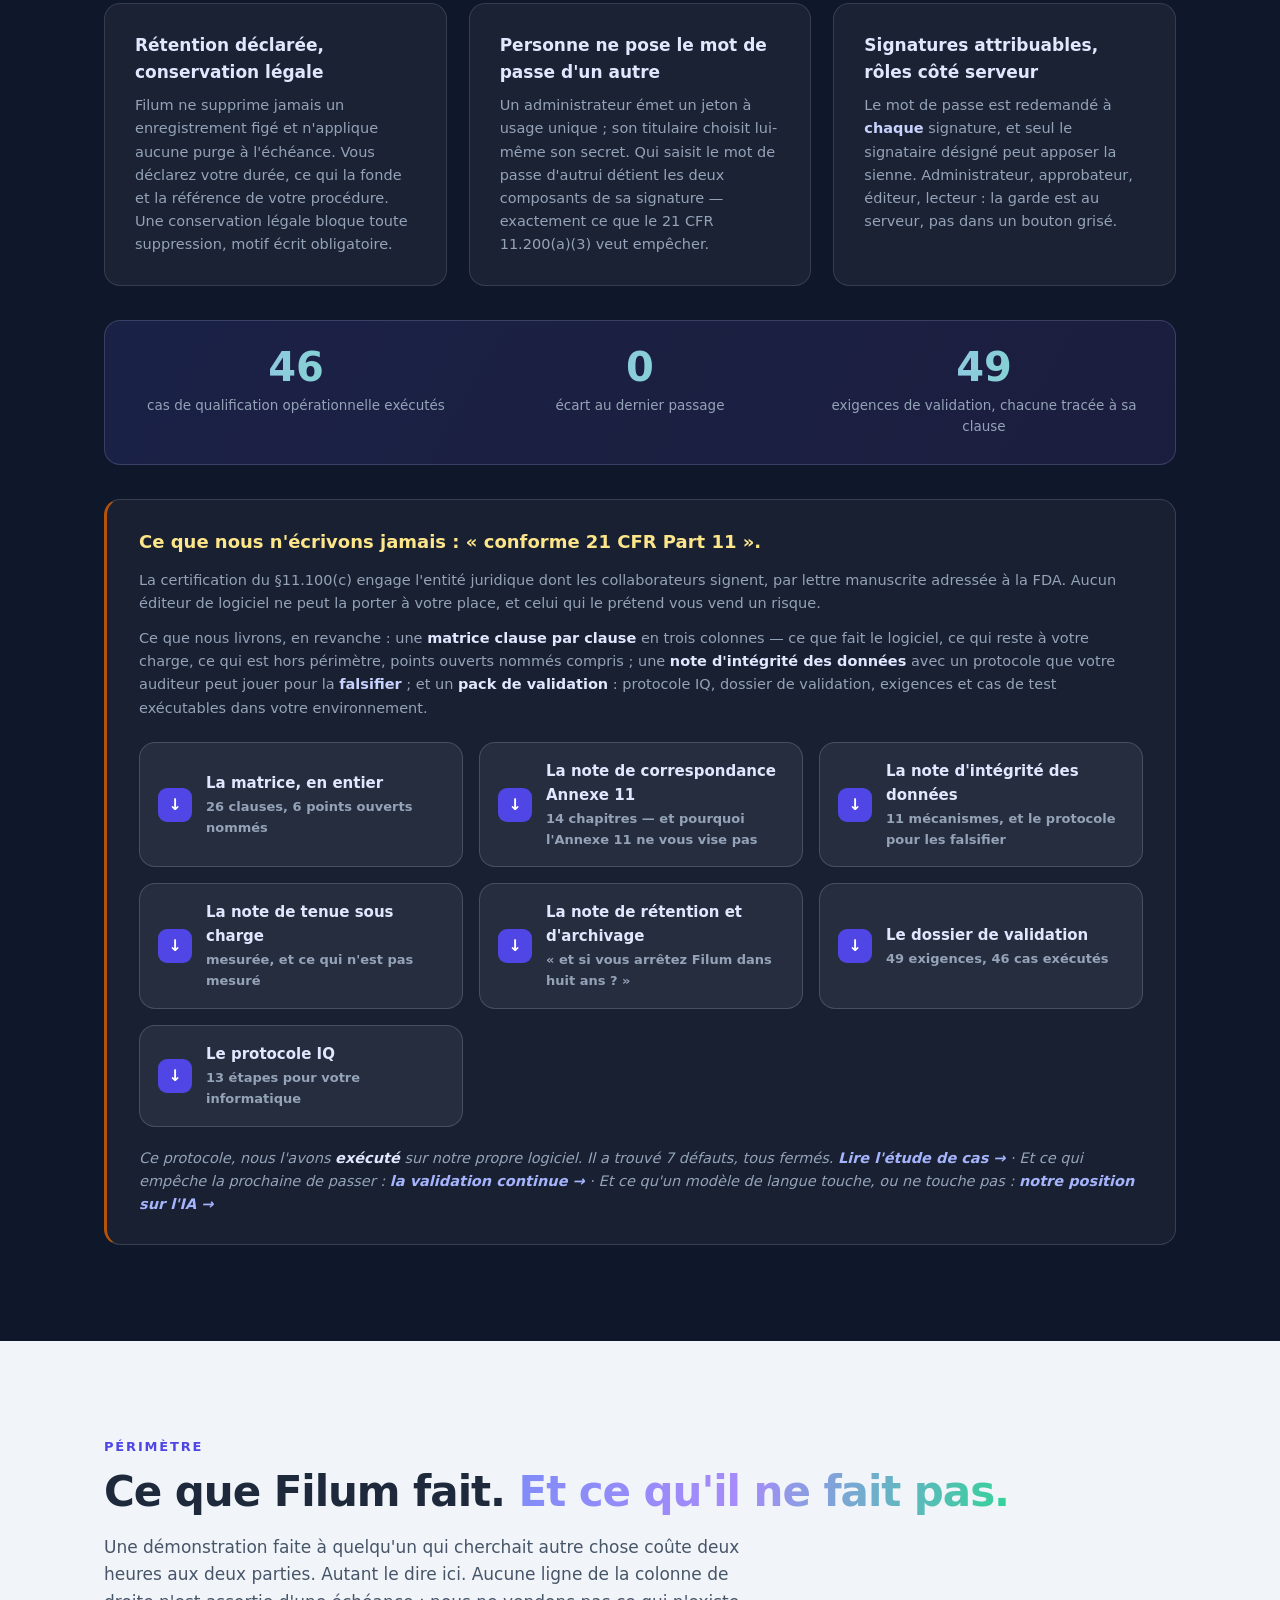
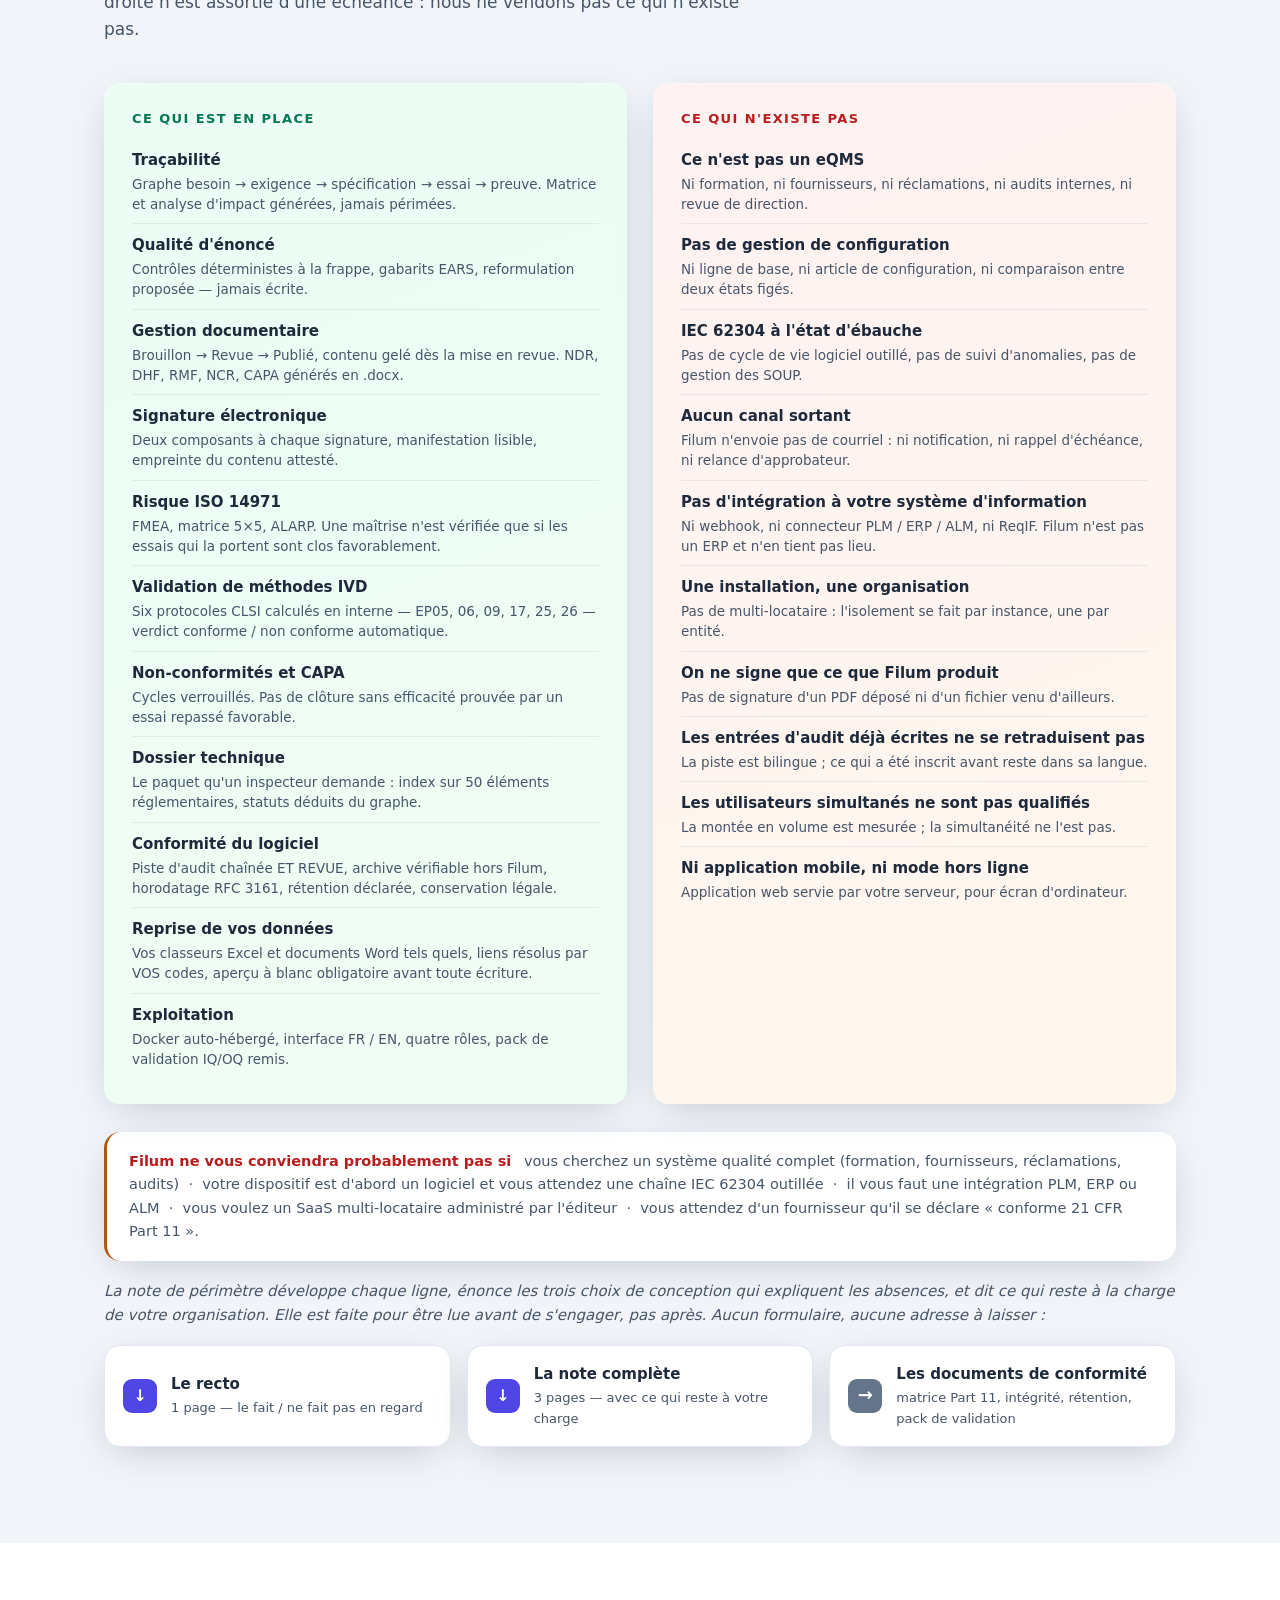
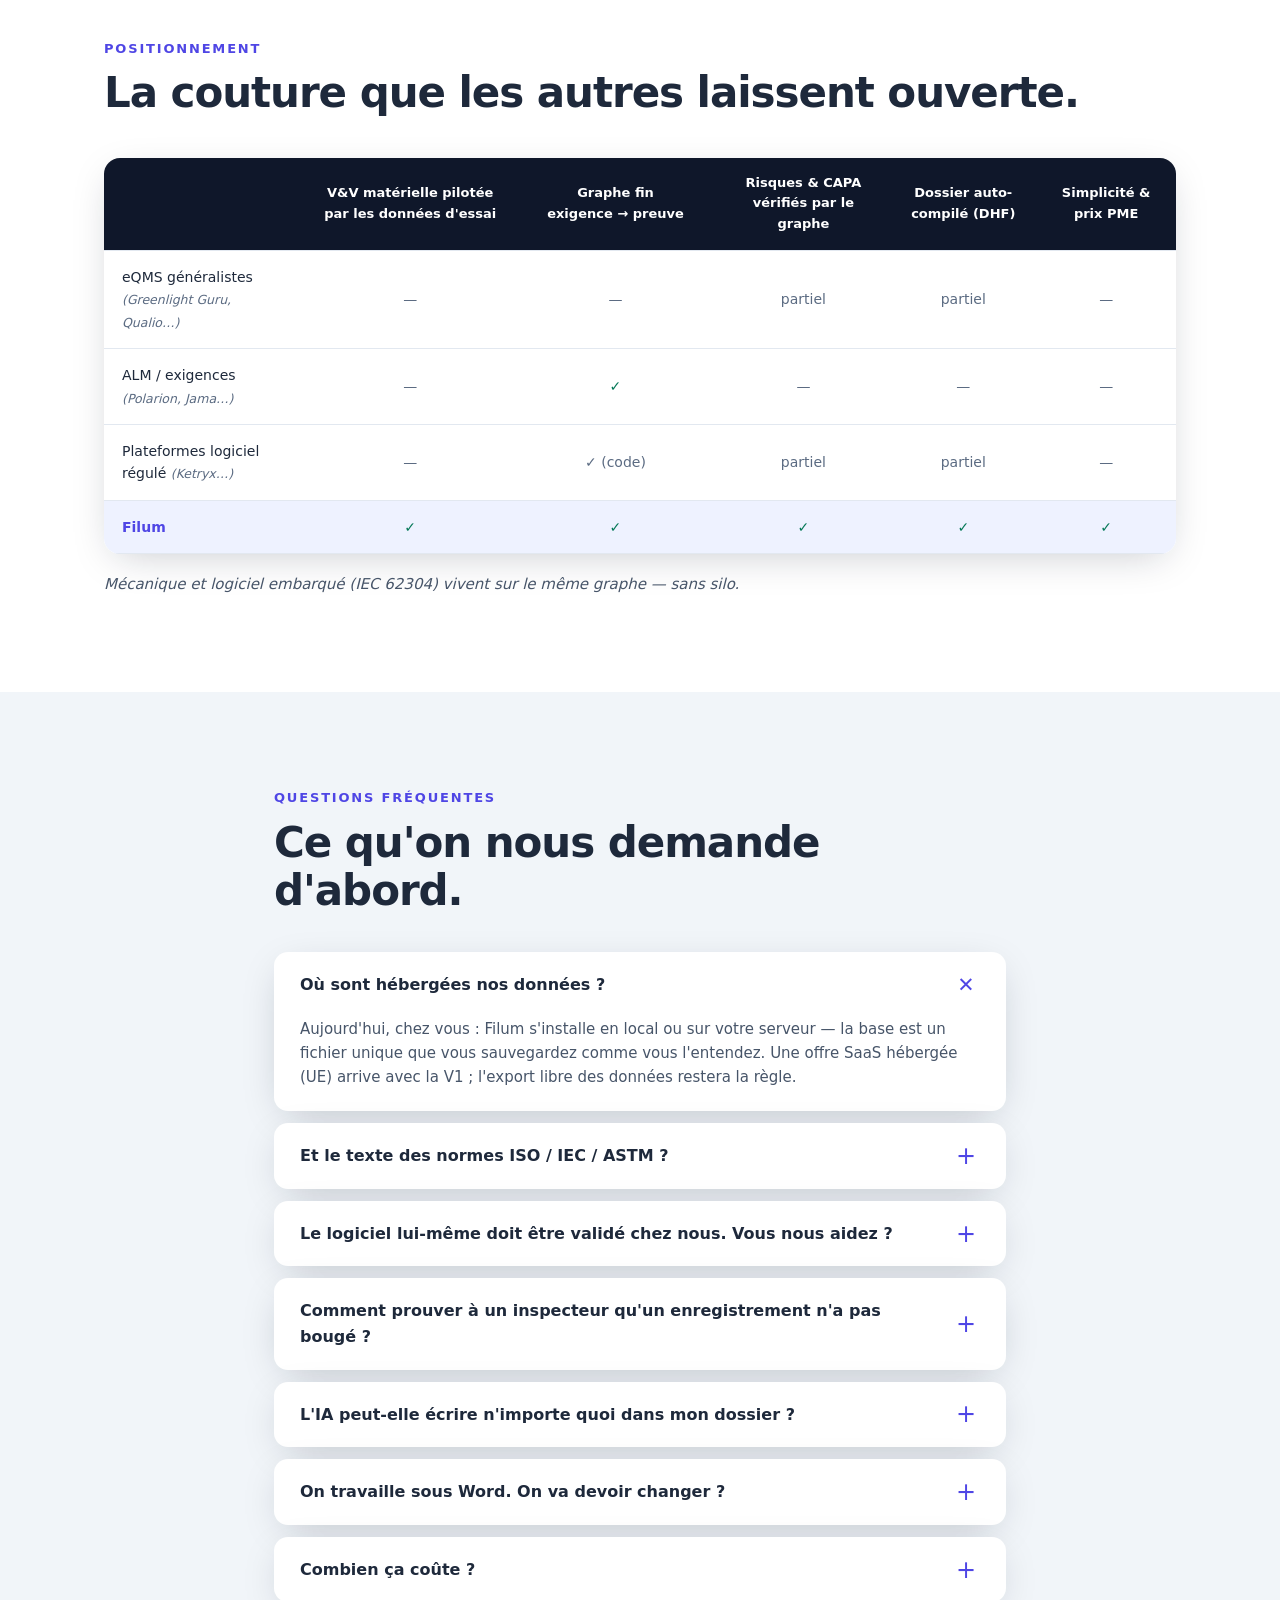
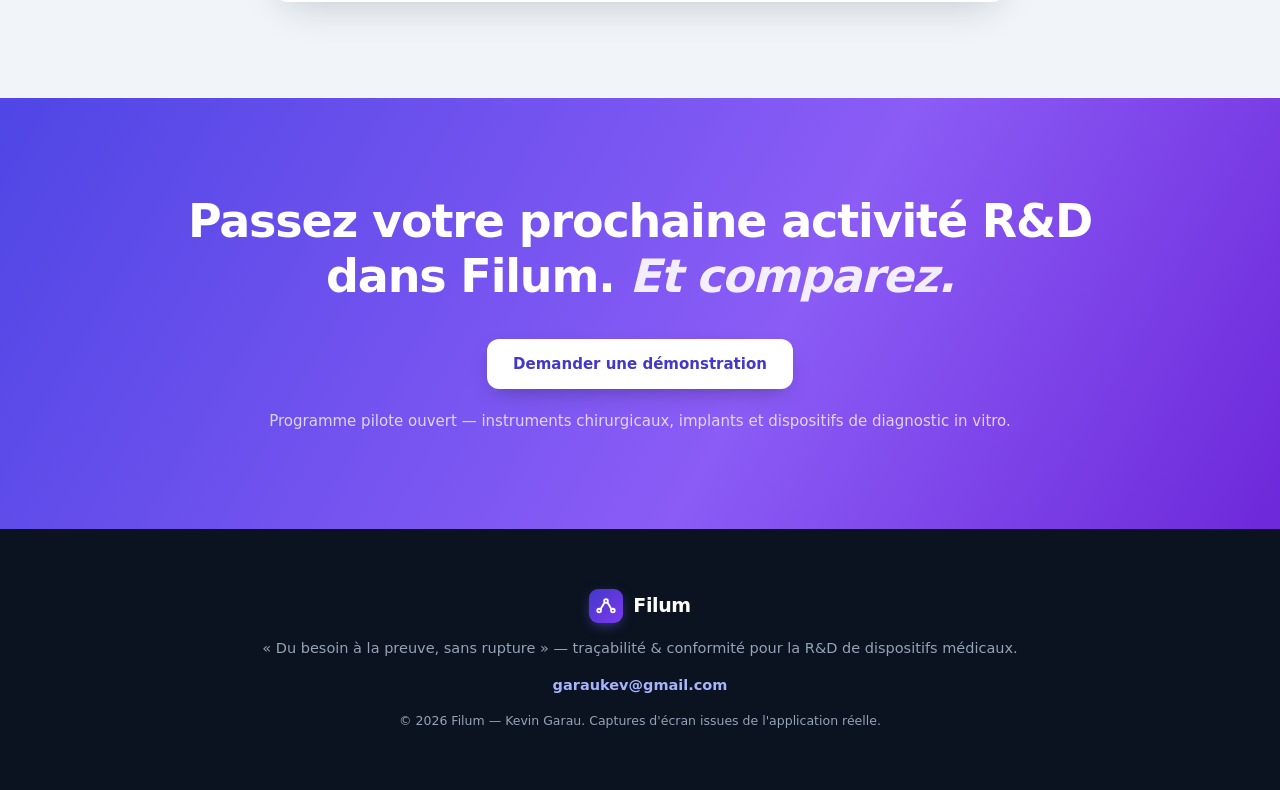
==== commit abafd413: "La page d'accueil publiait 28 cas et 31 exigences — elle en compte 46 et 49 Et elle se contredisait " ====
--- a/index.html
+++ b/index.html
@@ -344,9 +344,9 @@
     </div>
 
     <div class="proof reveal d2">
-      <div class="proof-num"><strong>28</strong><span>cas de qualification opérationnelle exécutés</span></div>
+      <div class="proof-num"><strong>46</strong><span>cas de qualification opérationnelle exécutés</span></div>
       <div class="proof-num"><strong>0</strong><span>écart au dernier passage</span></div>
-      <div class="proof-num"><strong>31</strong><span>exigences de validation, chacune tracée à sa clause</span></div>
+      <div class="proof-num"><strong>49</strong><span>exigences de validation, chacune tracée à sa clause</span></div>
     </div>
 
     <div class="honesty reveal d3">
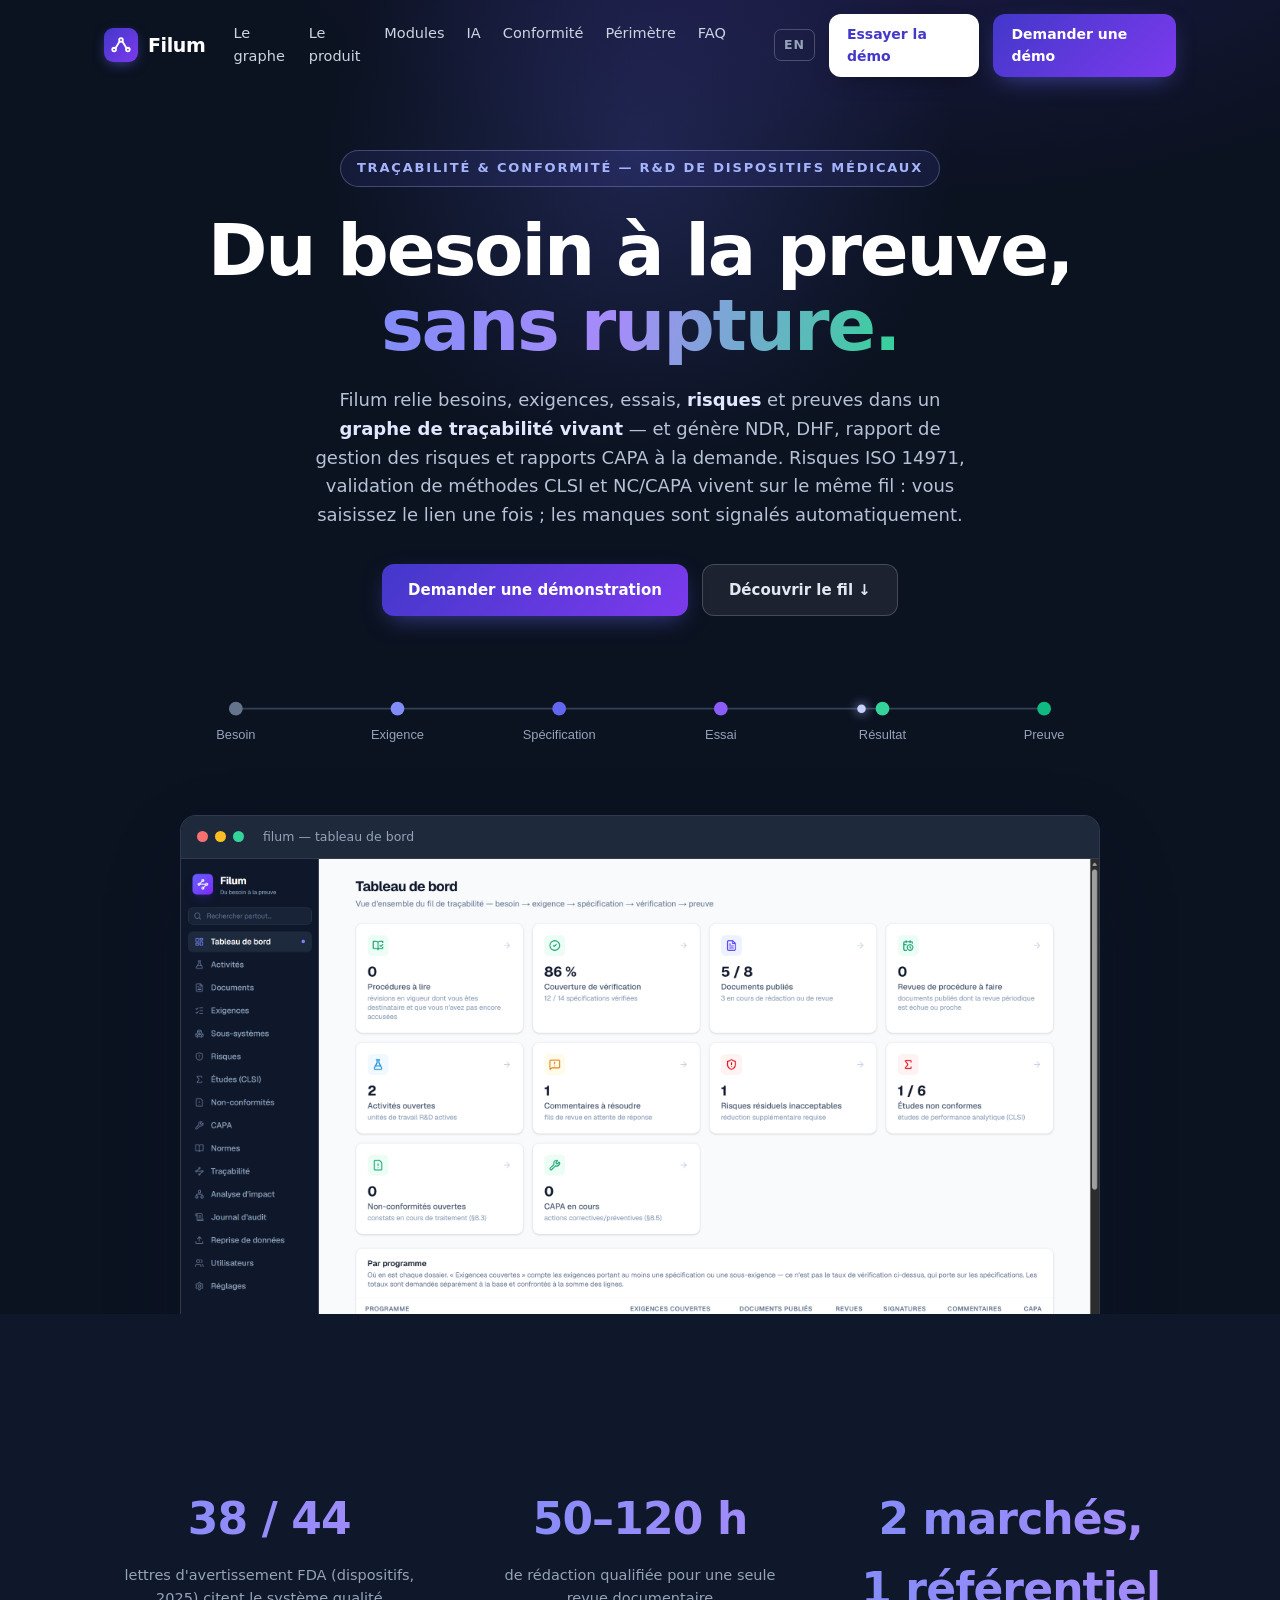
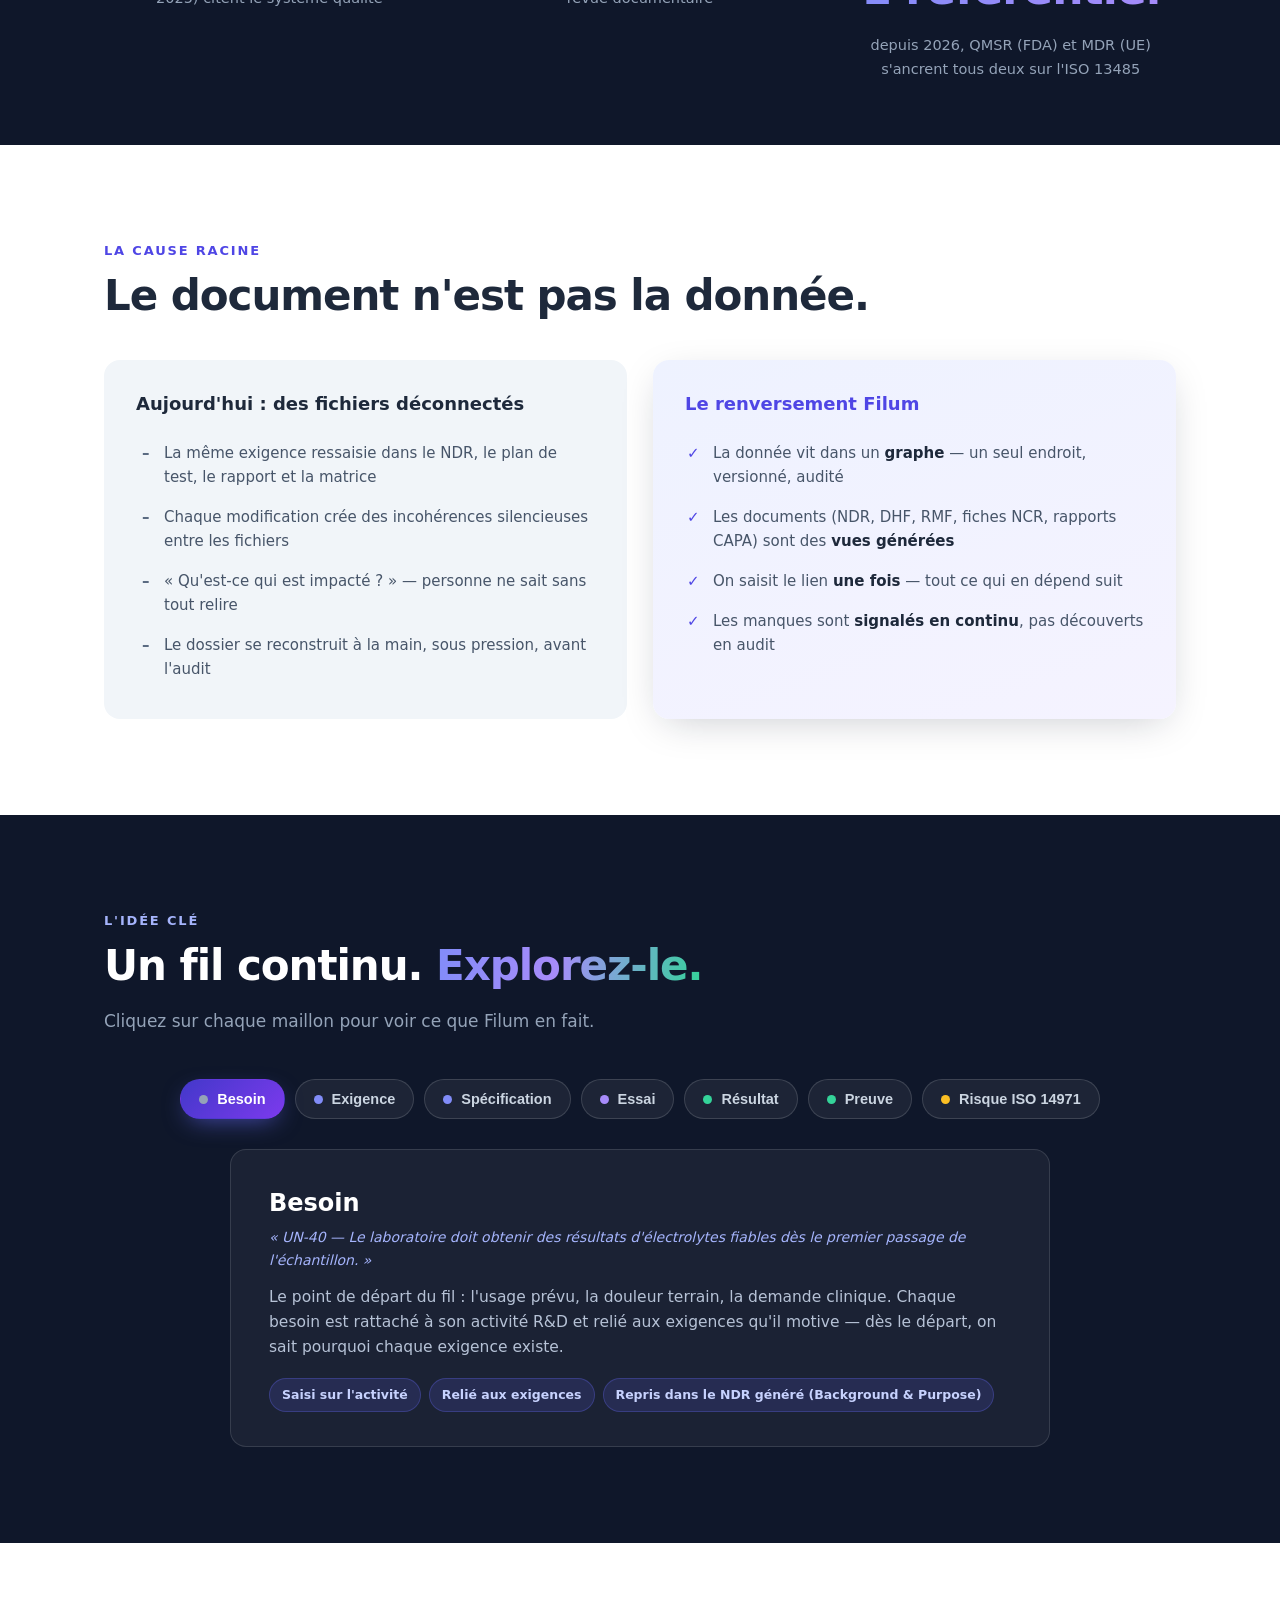
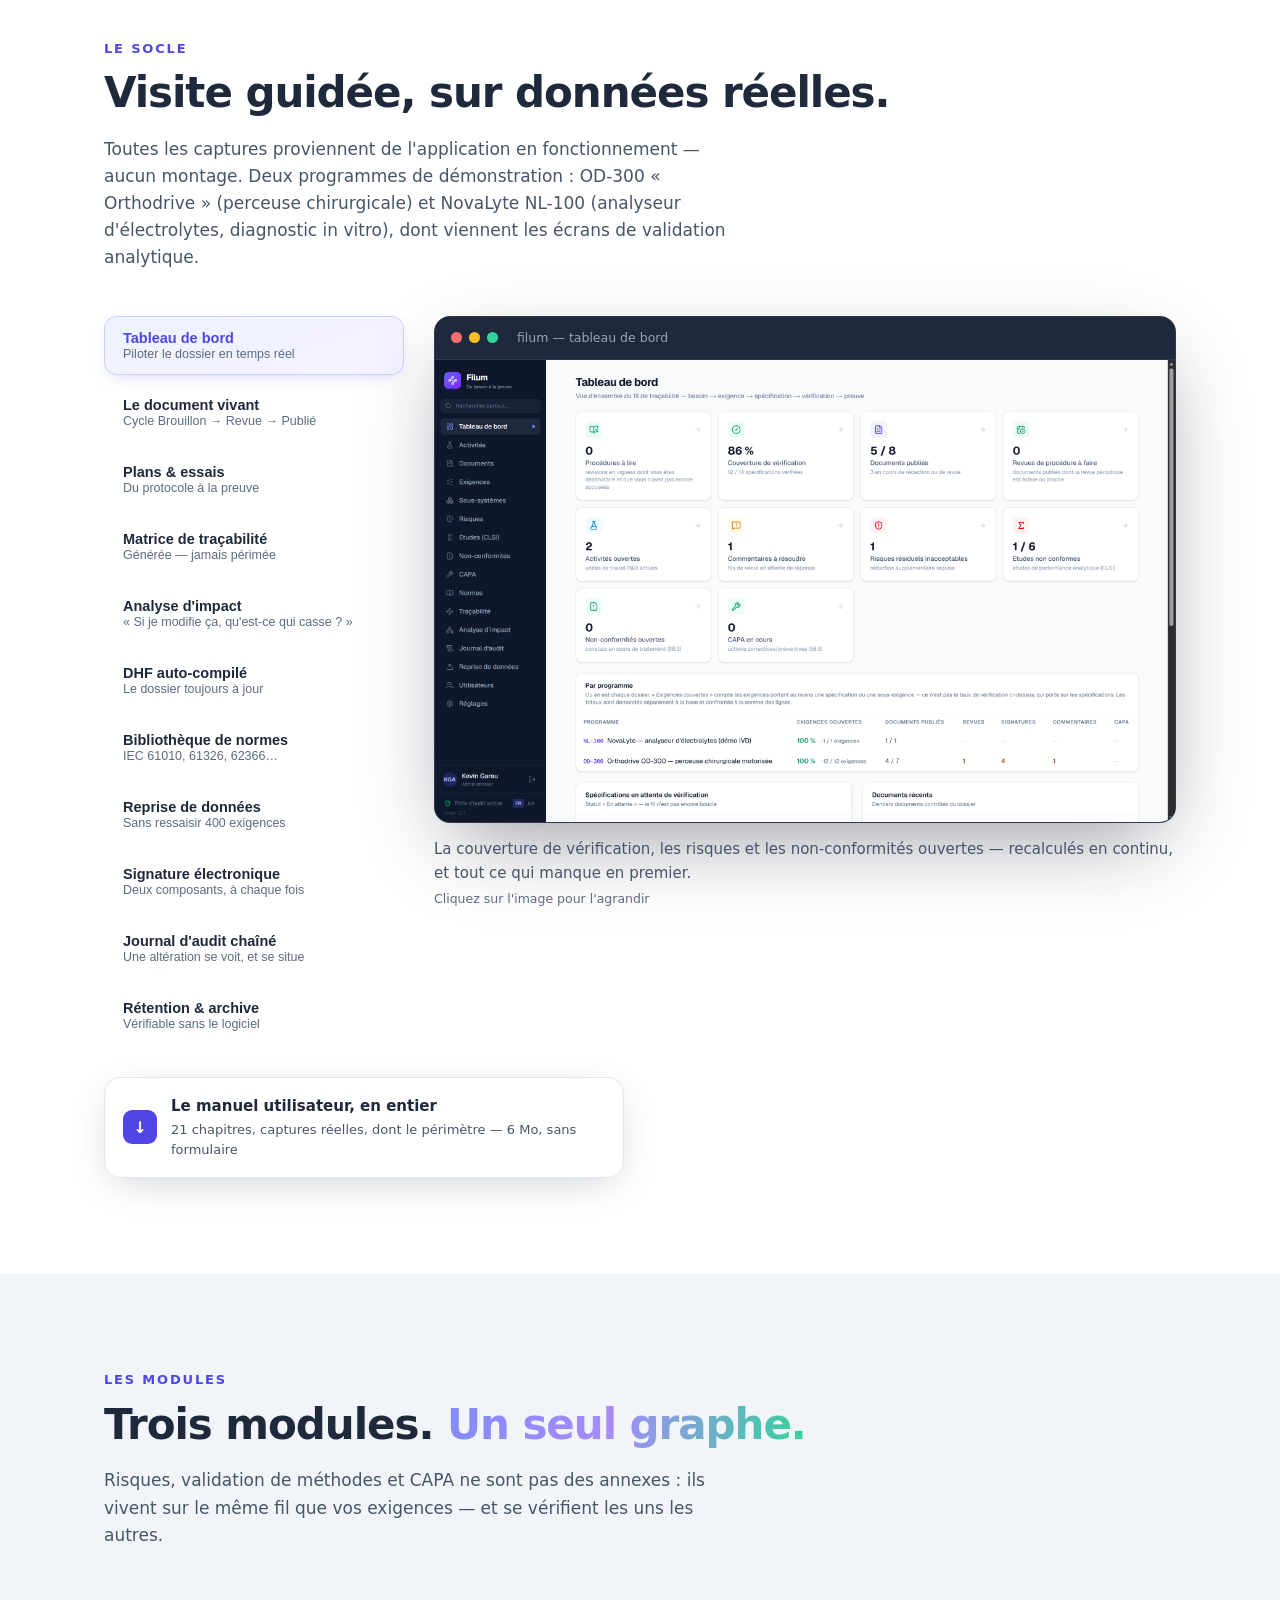
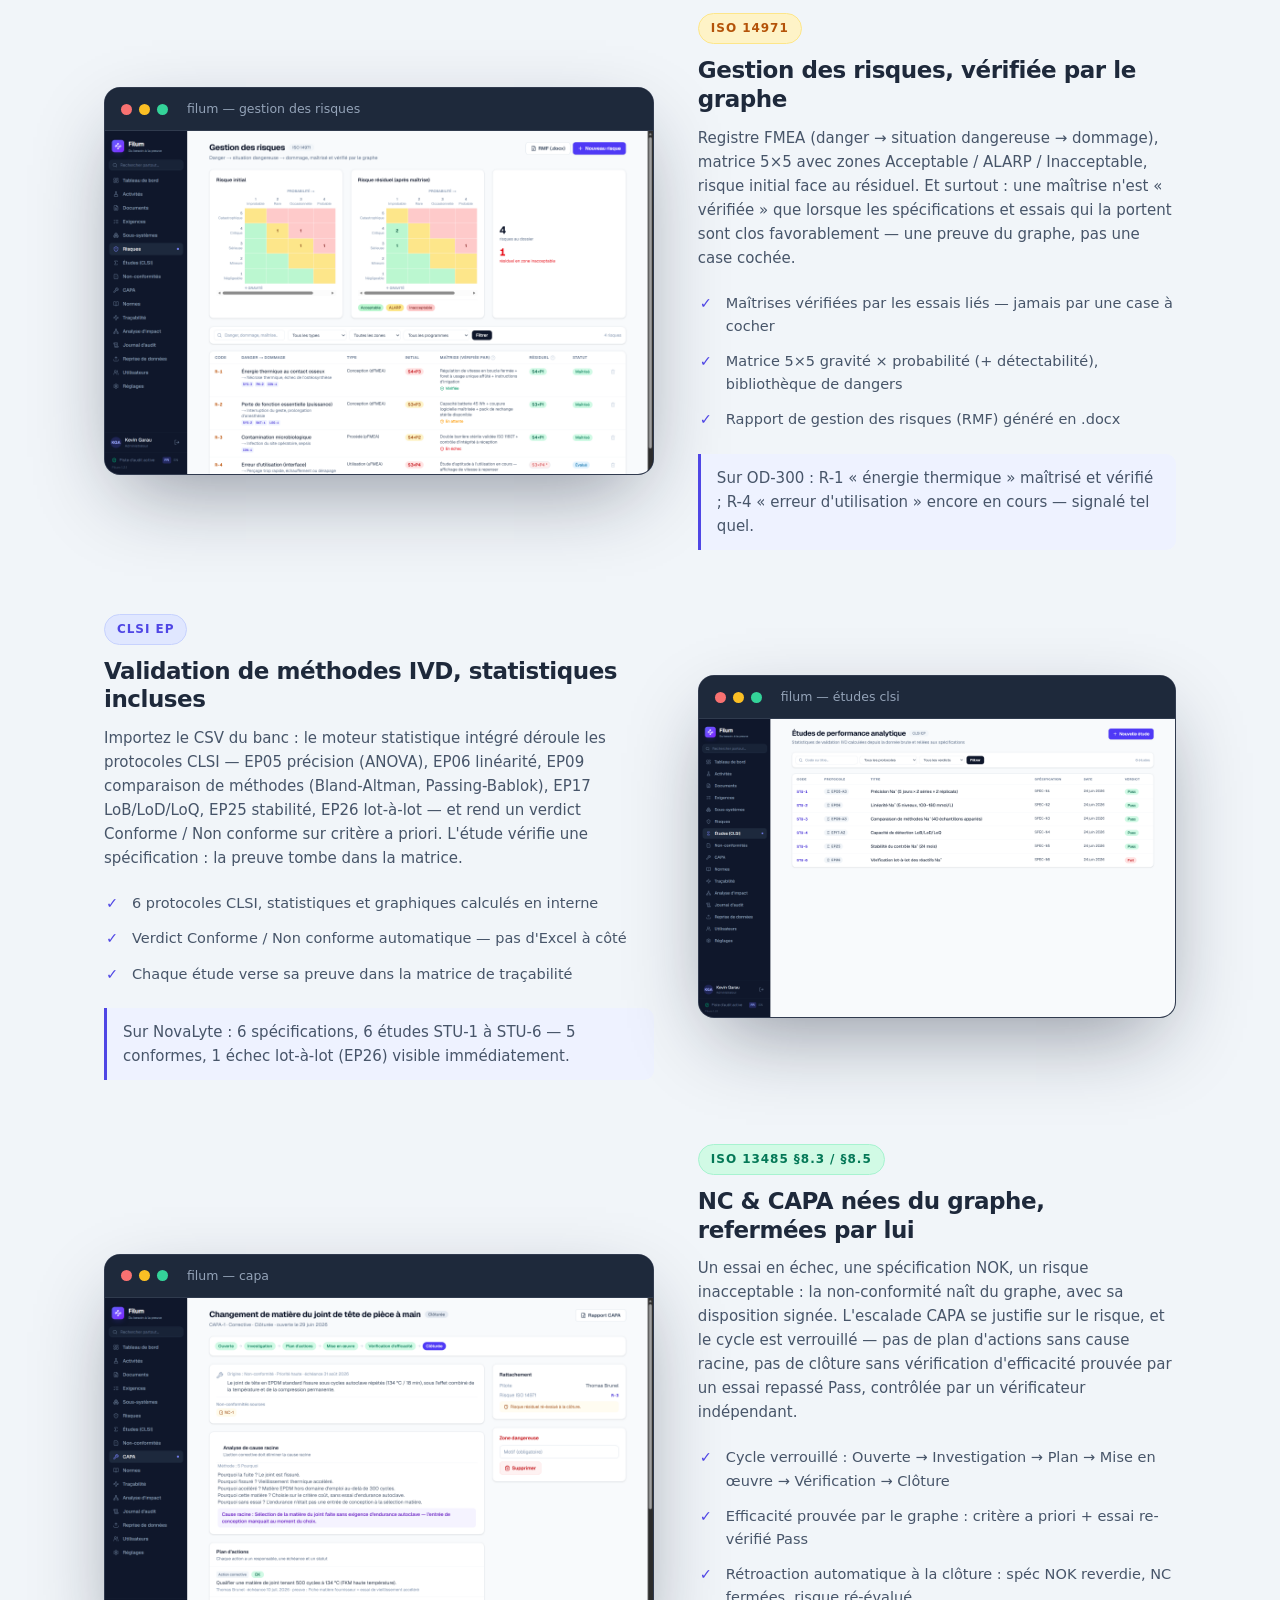
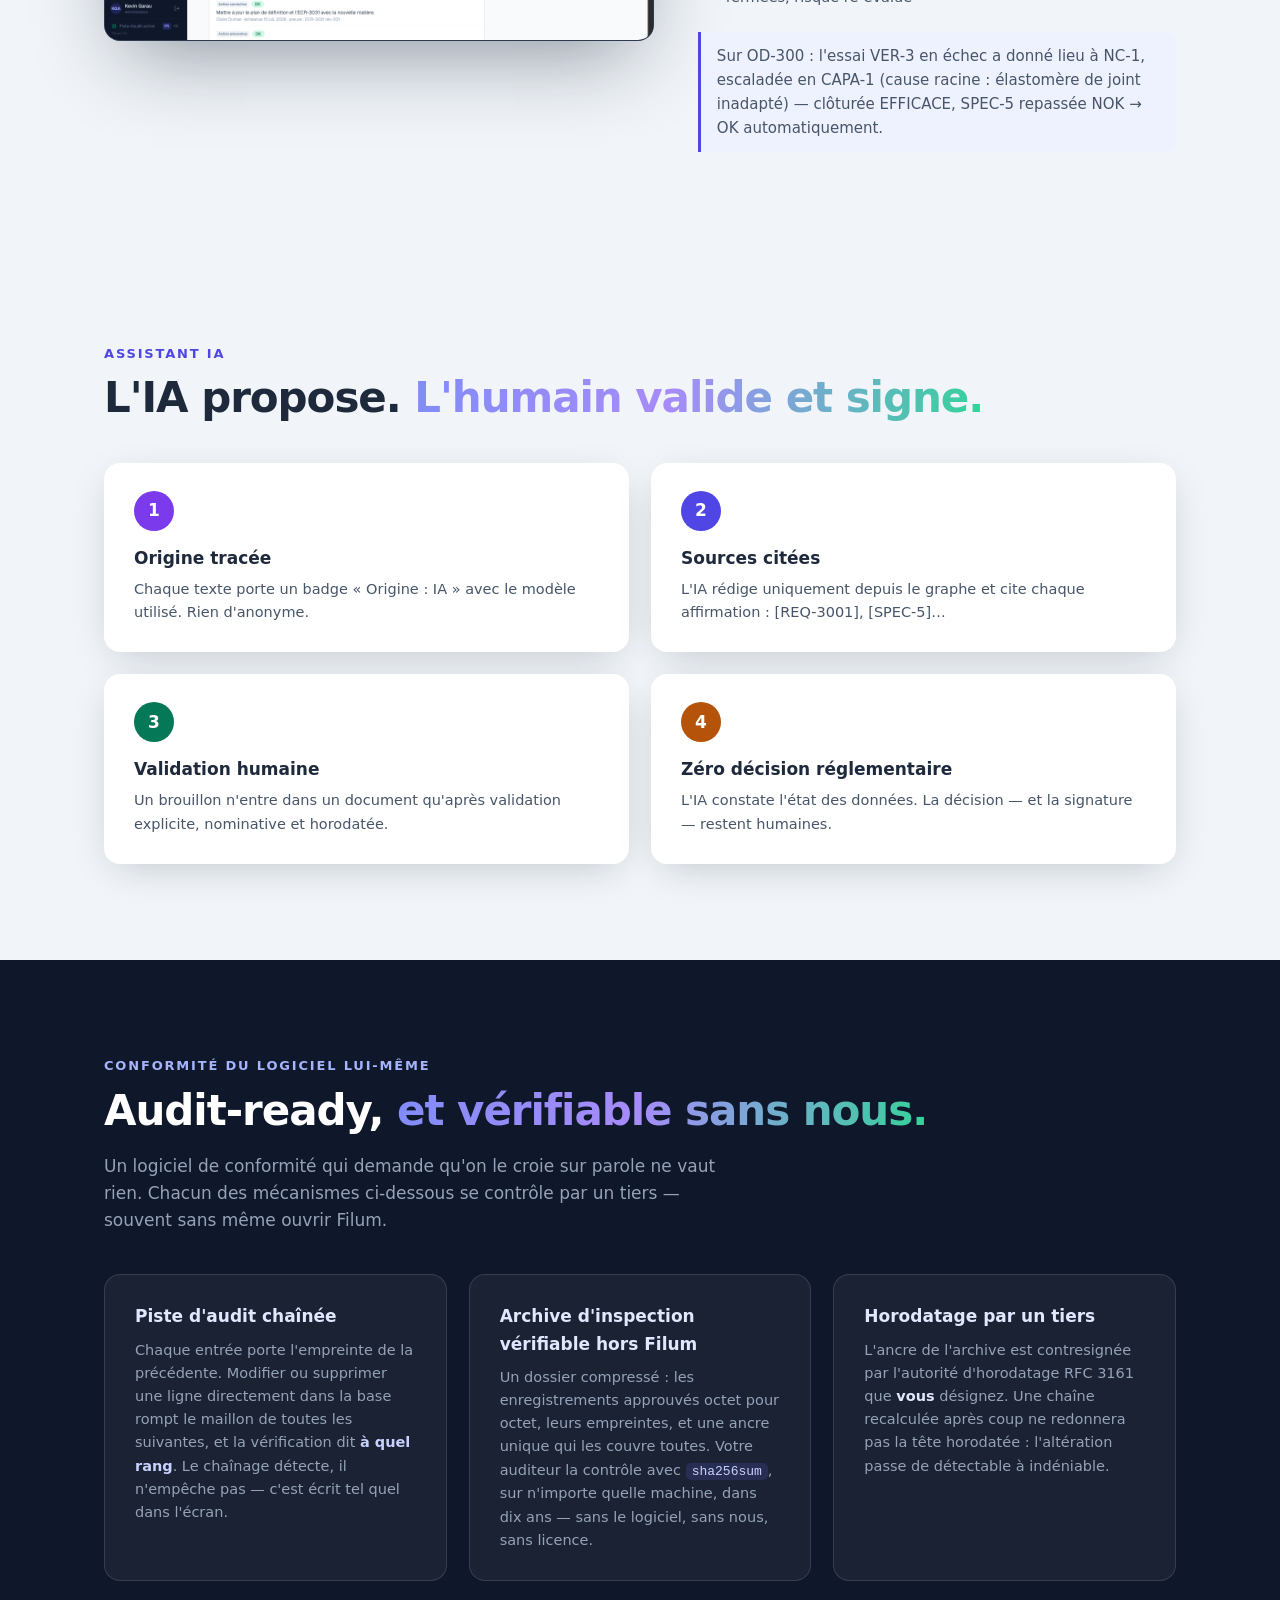
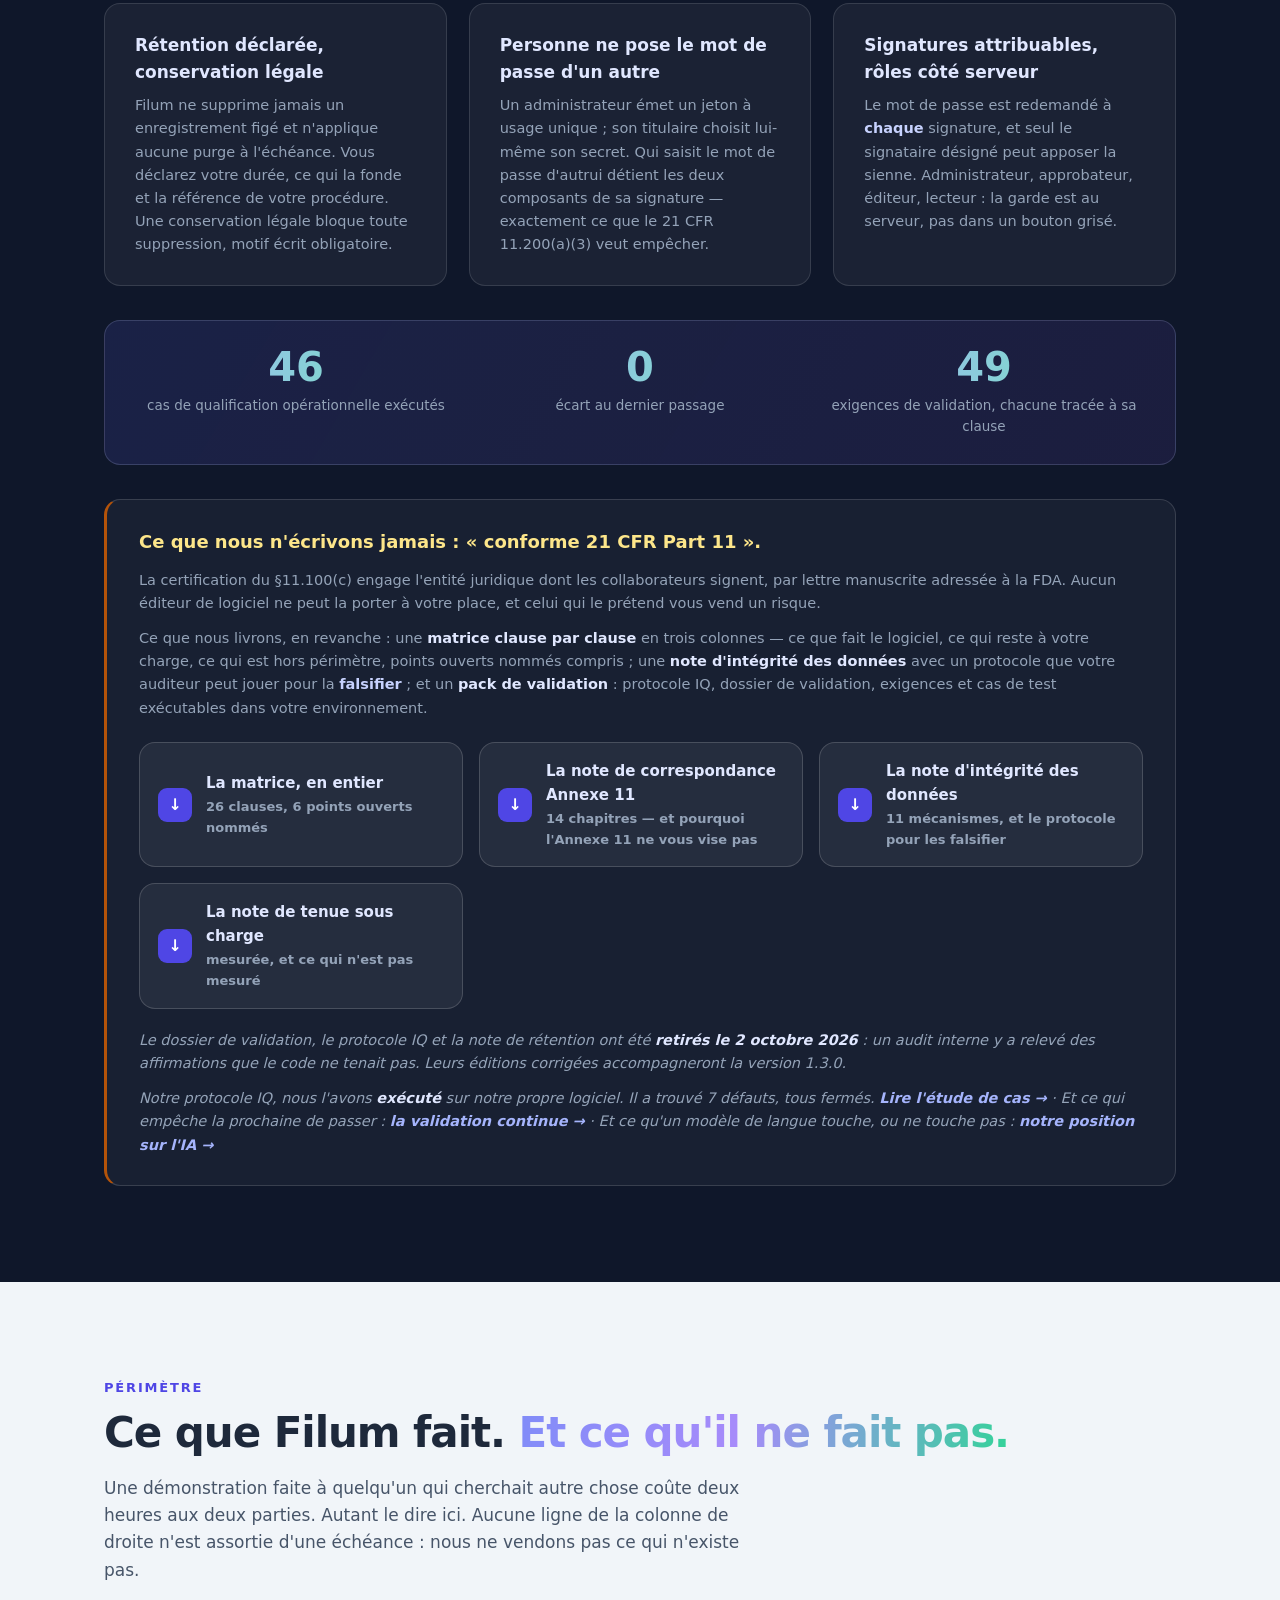
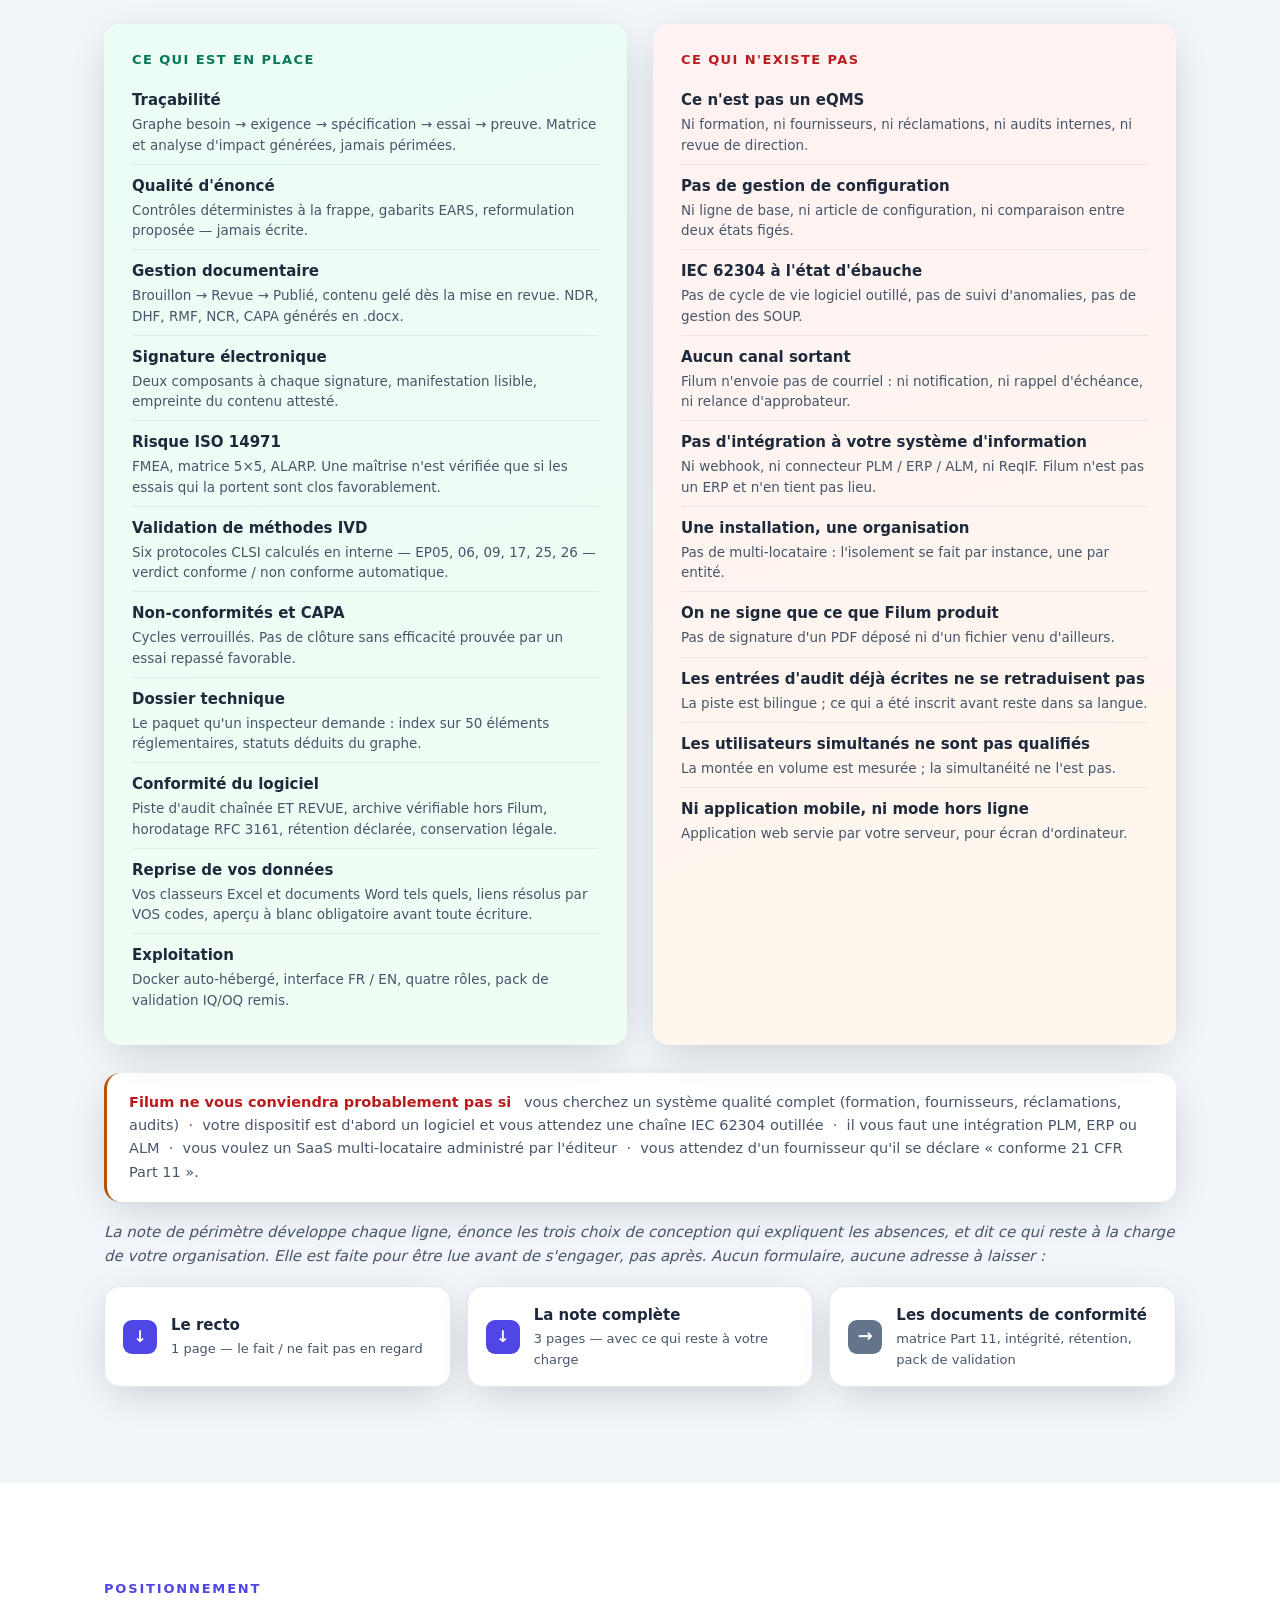
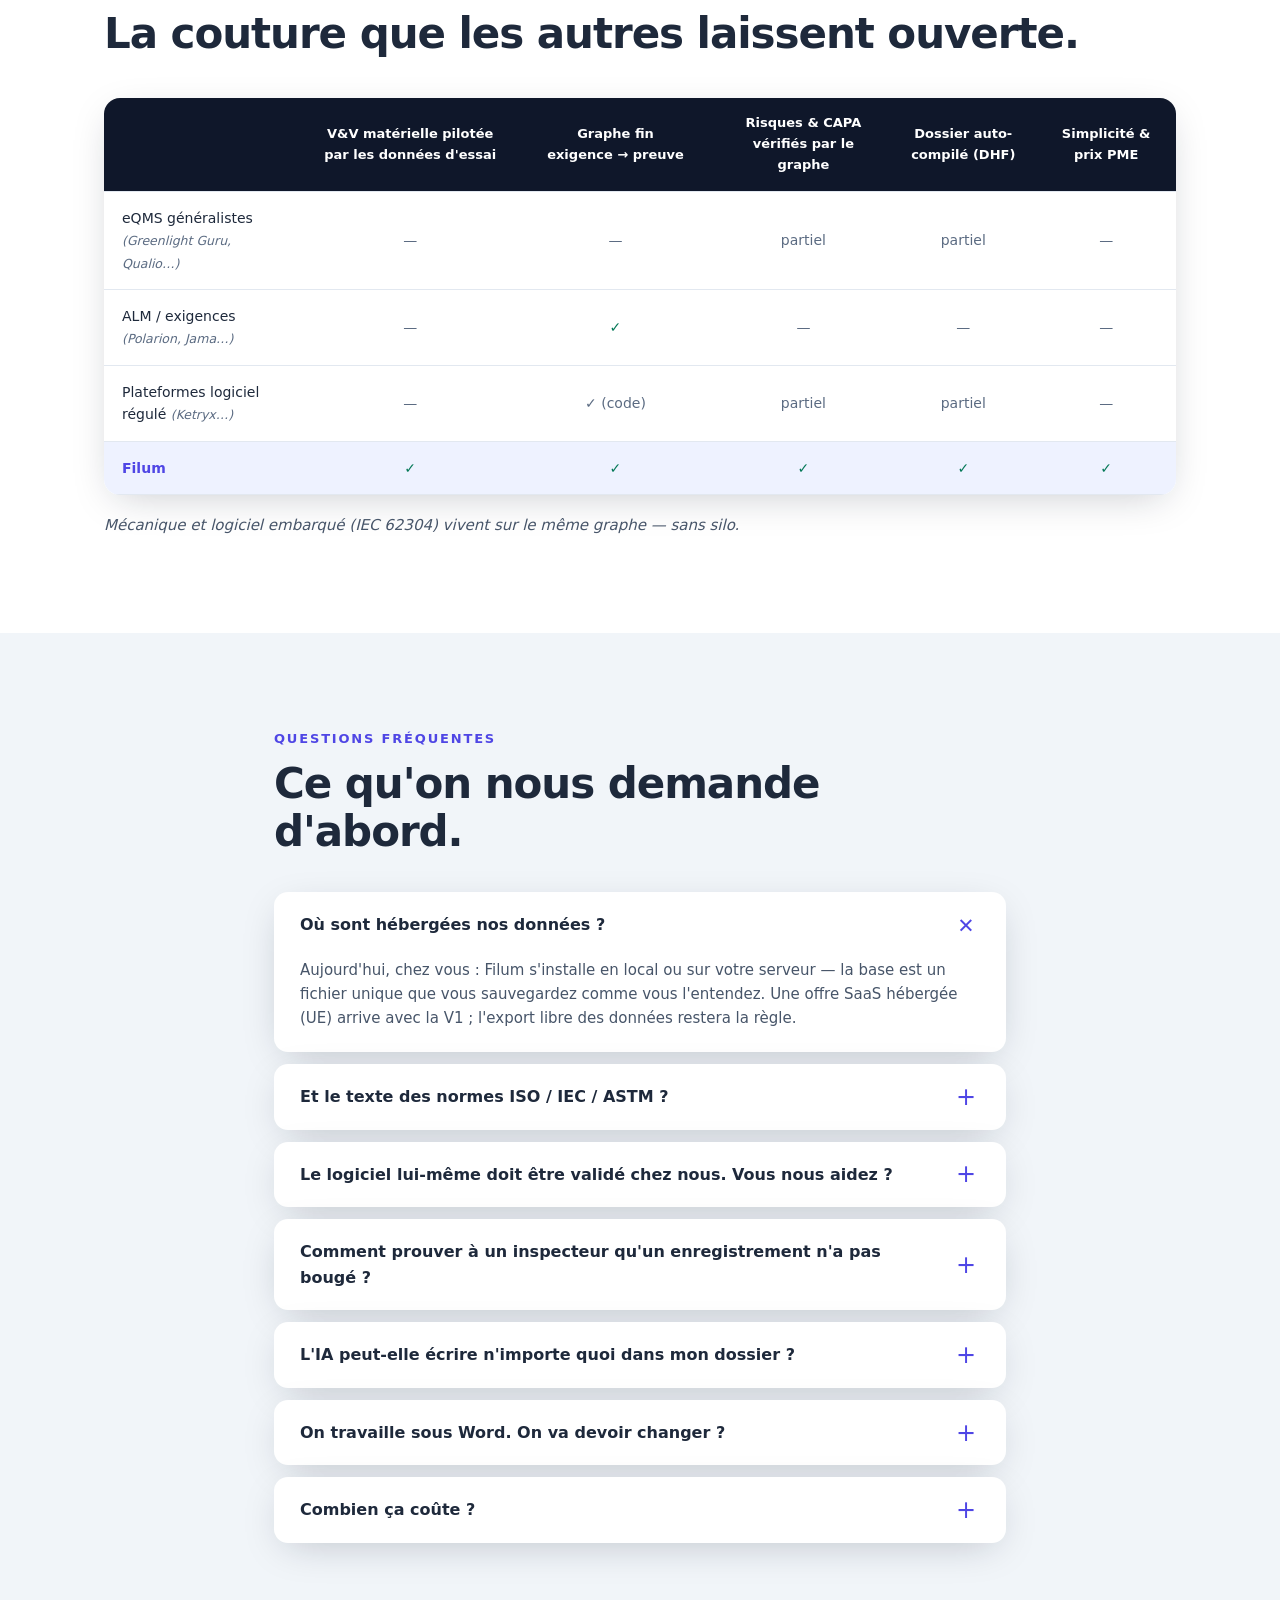
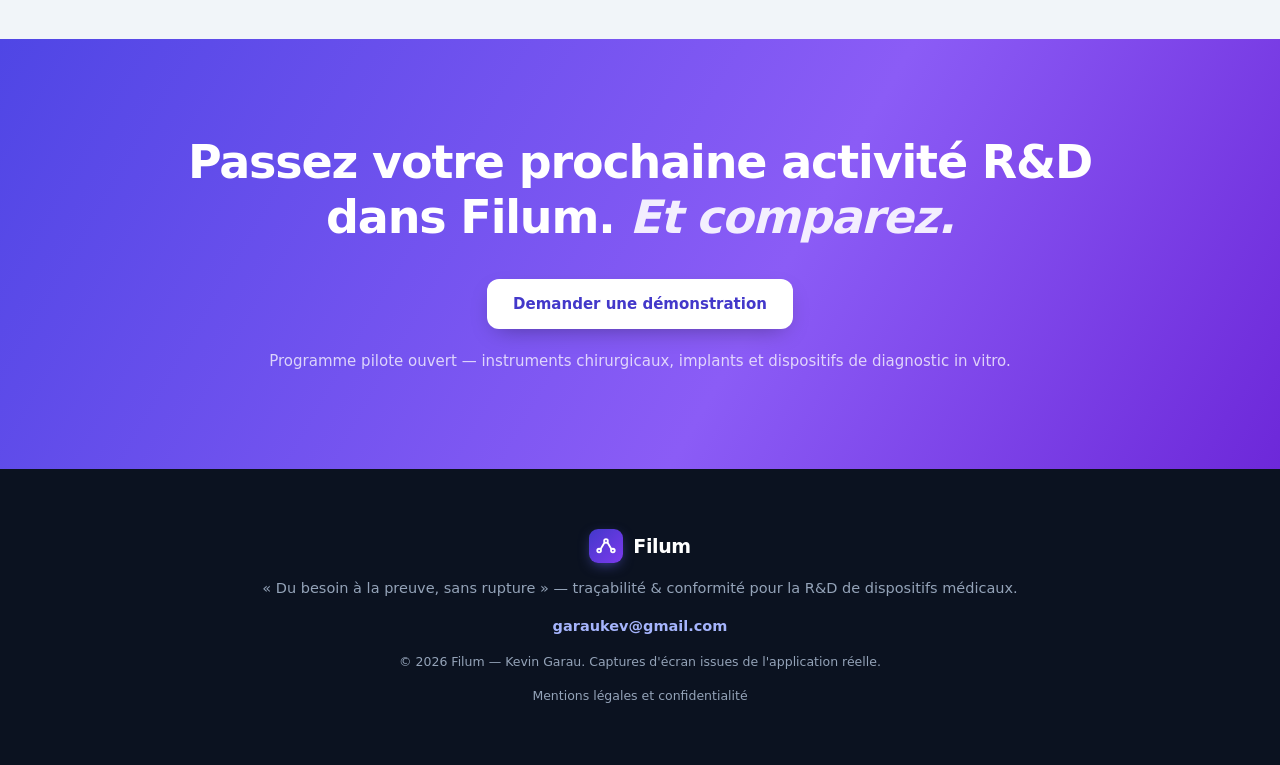
==== commit 0296e77c: "Retrait de trois documents inexacts, mentions légales, et la démo dit ce qu'elle fait tourner Un aud" ====
--- a/index.html
+++ b/index.html
@@ -382,30 +382,12 @@
             <em>mesurée, et ce qui n'est pas mesuré</em>
           </span>
         </a>
-        <a class="dl dl-sombre" href="docs/Note_retention_et_archivage_Filum.docx" download>
-          <span class="dl-ico" aria-hidden="true">↓</span>
-          <span class="dl-txt">
-            <strong>La note de rétention et d'archivage</strong>
-            <em>« et si vous arrêtez Filum dans huit ans ? »</em>
-          </span>
-        </a>
-        <a class="dl dl-sombre" href="docs/Dossier_de_validation_Filum.docx" download>
-          <span class="dl-ico" aria-hidden="true">↓</span>
-          <span class="dl-txt">
-            <strong>Le dossier de validation</strong>
-            <em>49 exigences, 46 cas exécutés</em>
-          </span>
-        </a>
-        <a class="dl dl-sombre" href="docs/Protocole_IQ_Filum.docx" download>
-          <span class="dl-ico" aria-hidden="true">↓</span>
-          <span class="dl-txt">
-            <strong>Le protocole IQ</strong>
-            <em>13 étapes pour votre informatique</em>
-          </span>
-        </a>
       </div>
       <p class="section-note reveal d3" style="margin-top:20px">
-        Ce protocole, nous l'avons <strong>exécuté</strong> sur notre propre logiciel. Il a trouvé 7 défauts, tous fermés. <a href="validation.html" style="color:#A5B4FC;font-weight:600">Lire l'étude de cas →</a>  ·  Et ce qui empêche la prochaine de passer : <a href="validation-continue.html" style="color:#A5B4FC;font-weight:600">la validation continue →</a>  ·  Et ce qu'un modèle de langue touche, ou ne touche pas : <a href="ia.html" style="color:#A5B4FC;font-weight:600">notre position sur l'IA →</a>
+        Le dossier de validation, le protocole IQ et la note de rétention ont été <strong>retirés le 2 octobre 2026</strong> : un audit interne y a relevé des affirmations que le code ne tenait pas. Leurs éditions corrigées accompagneront la version 1.3.0.
+      </p>
+      <p class="section-note reveal d3" style="margin-top:12px">
+        Notre protocole IQ, nous l'avons <strong>exécuté</strong> sur notre propre logiciel. Il a trouvé 7 défauts, tous fermés. <a href="validation.html" style="color:#A5B4FC;font-weight:600">Lire l'étude de cas →</a>  ·  Et ce qui empêche la prochaine de passer : <a href="validation-continue.html" style="color:#A5B4FC;font-weight:600">la validation continue →</a>  ·  Et ce qu'un modèle de langue touche, ou ne touche pas : <a href="ia.html" style="color:#A5B4FC;font-weight:600">notre position sur l'IA →</a>
       </p>
     </div>
   </div>
@@ -573,6 +555,7 @@
     <p>« Du besoin à la preuve, sans rupture » — traçabilité &amp; conformité pour la R&amp;D de dispositifs médicaux.</p>
     <p class="footer-contact"><a href="mailto:garaukev@gmail.com">garaukev@gmail.com</a></p>
     <p class="footer-legal">© 2026 Filum — Kevin Garau. Captures d'écran issues de l'application réelle.</p>
+    <p class="footer-legal"><a href="mentions-legales.html">Mentions légales et confidentialité</a></p>
   </div>
 </footer>
 
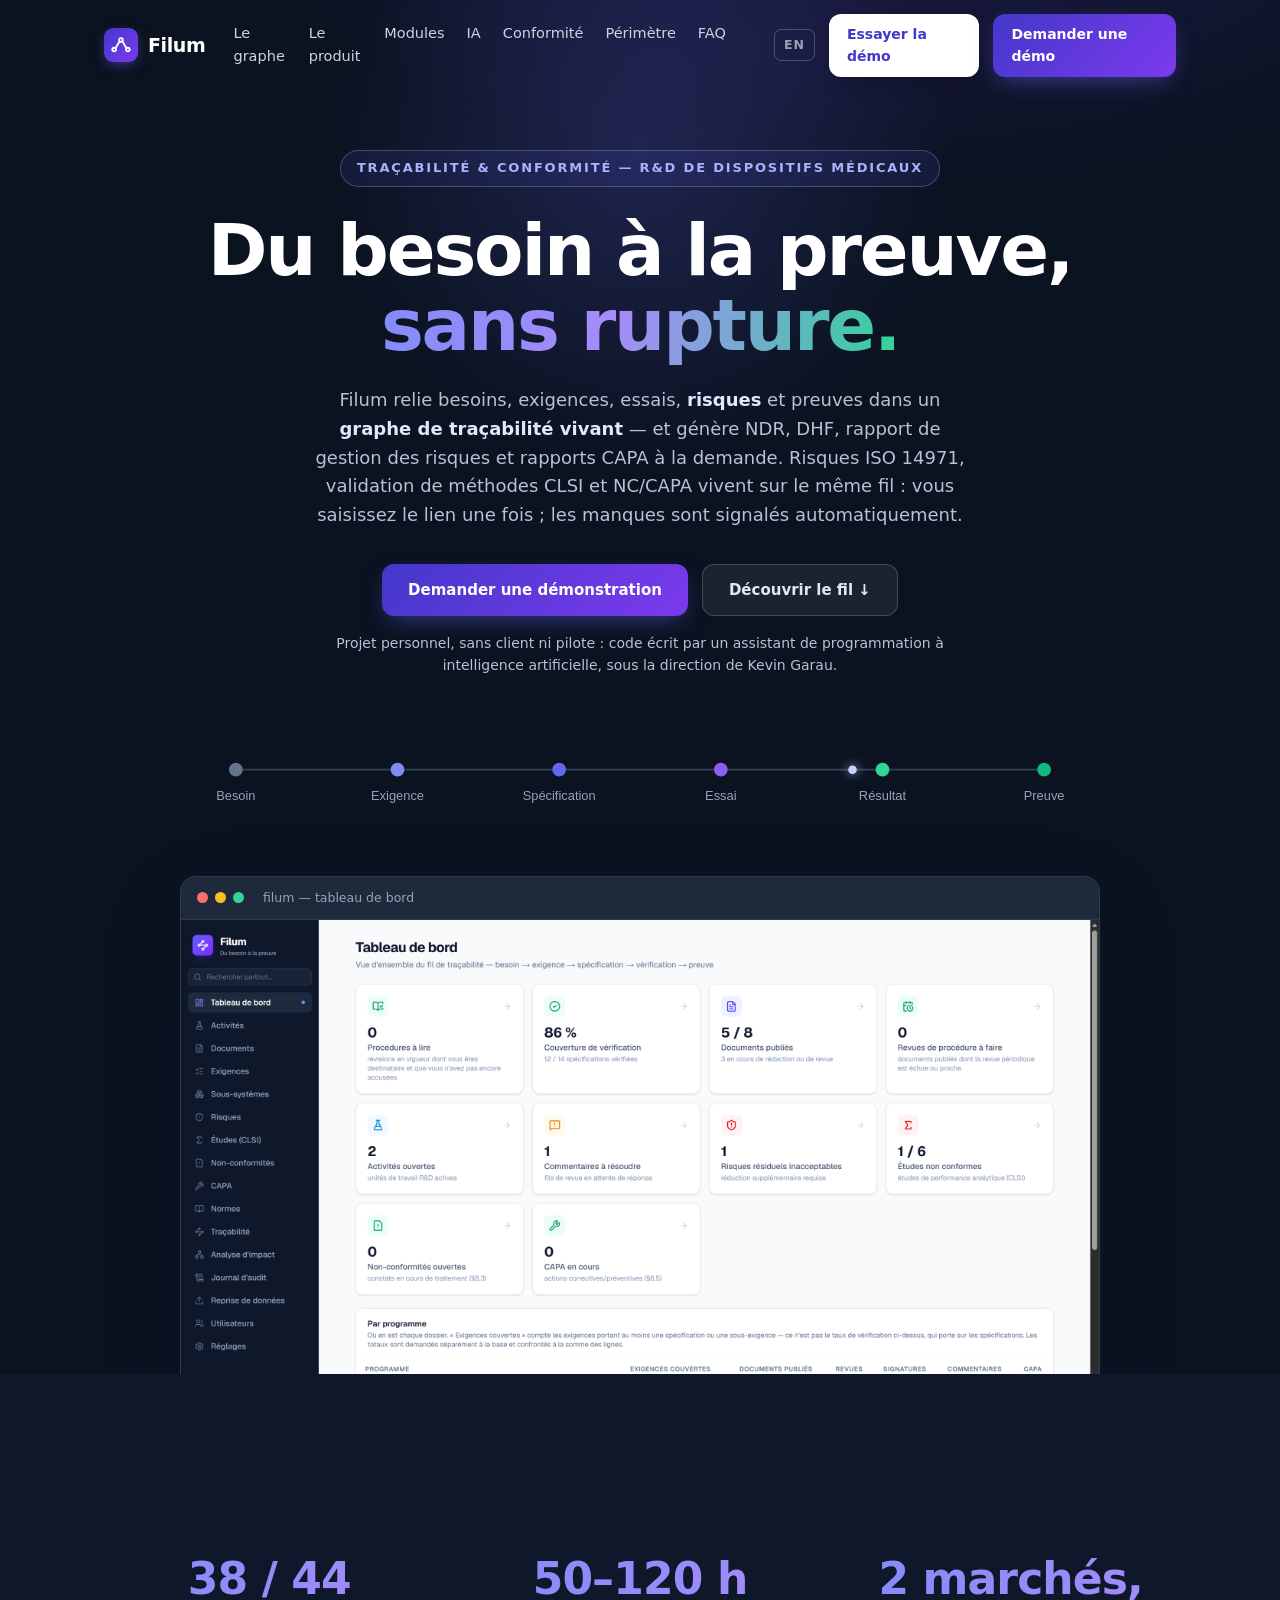
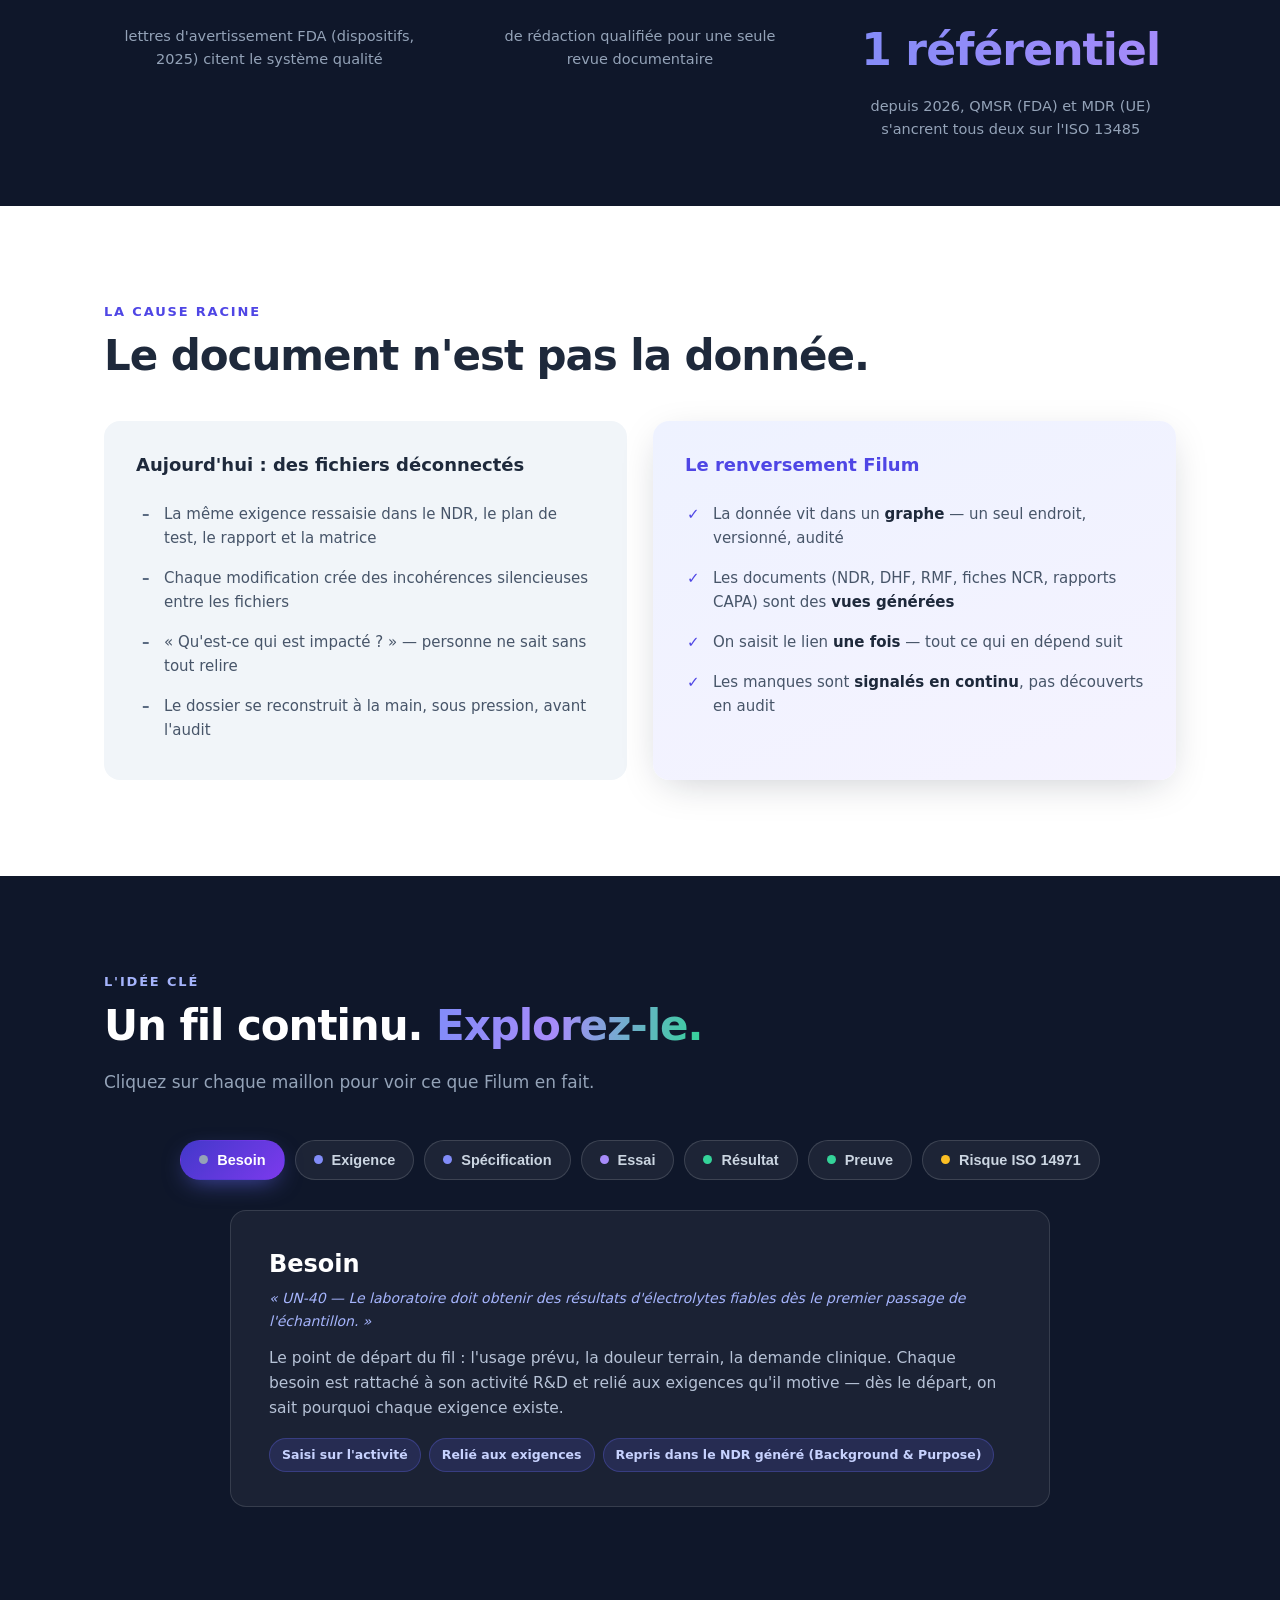
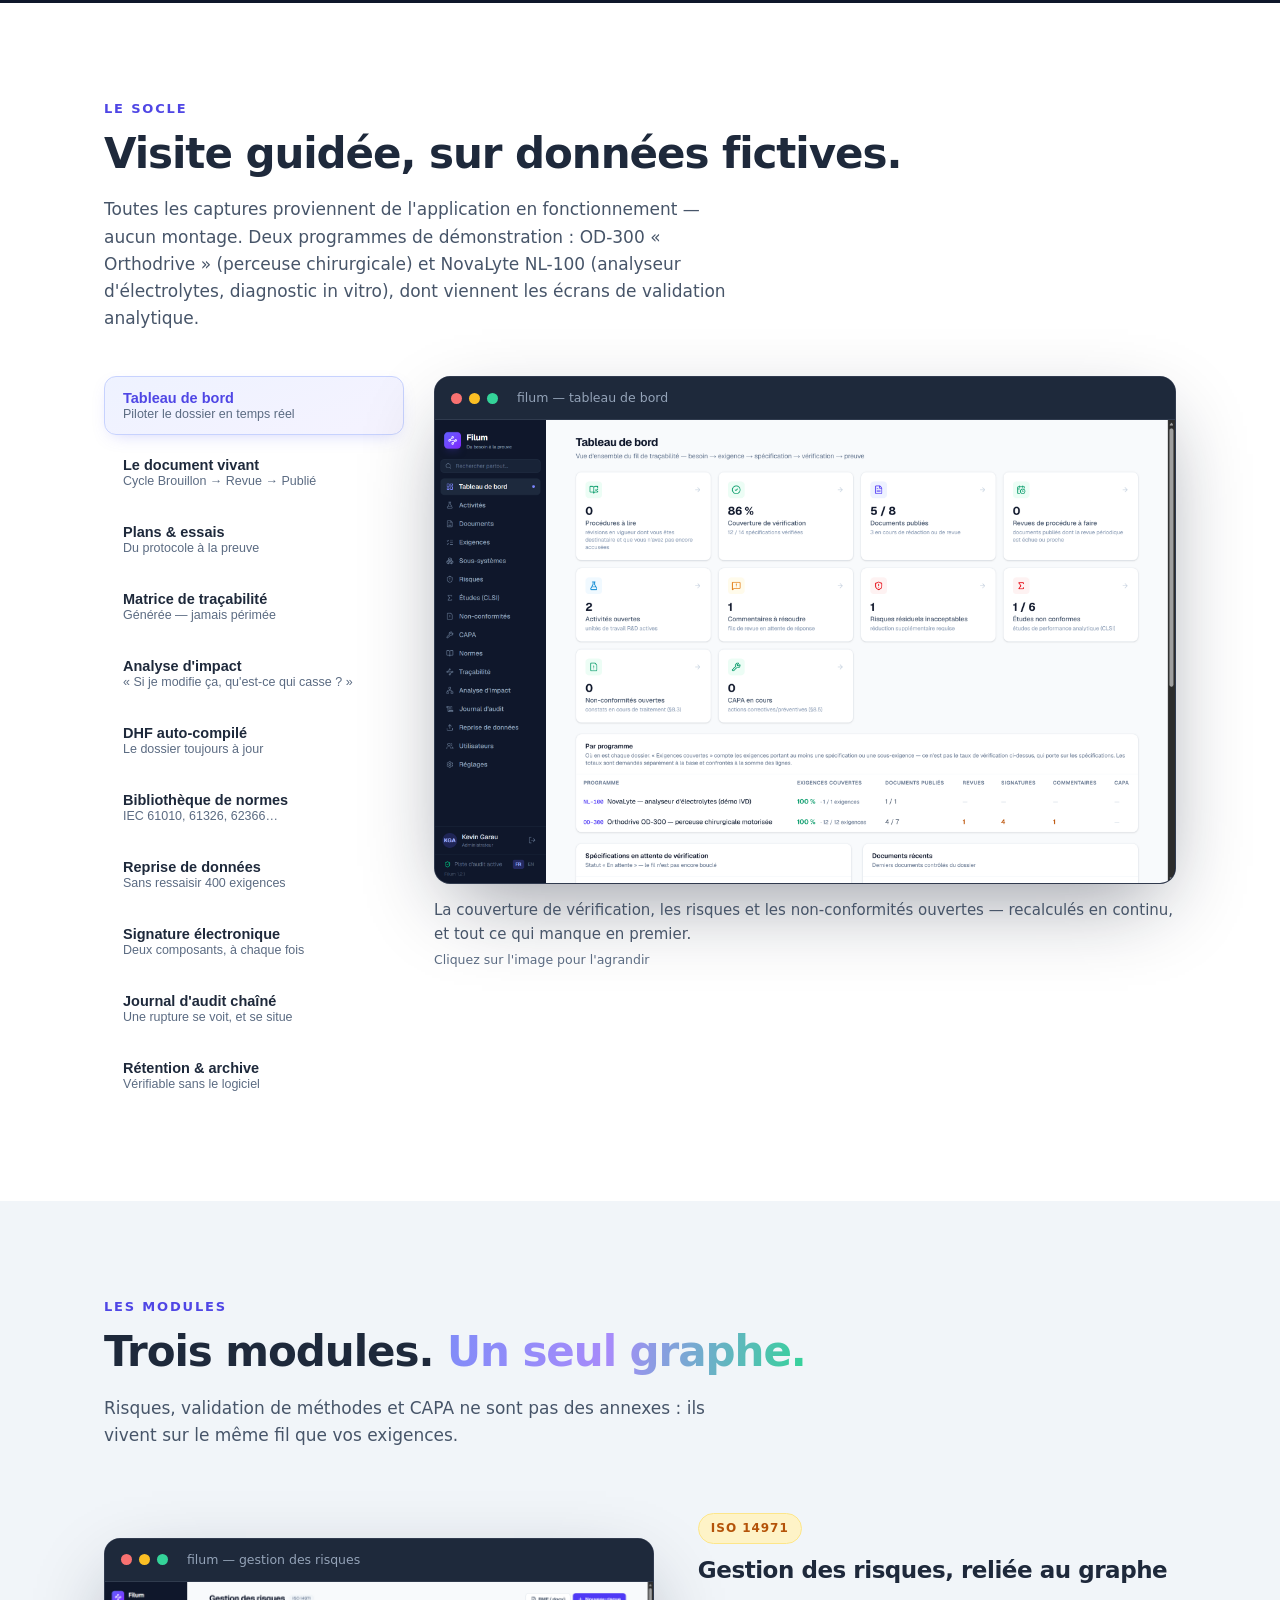
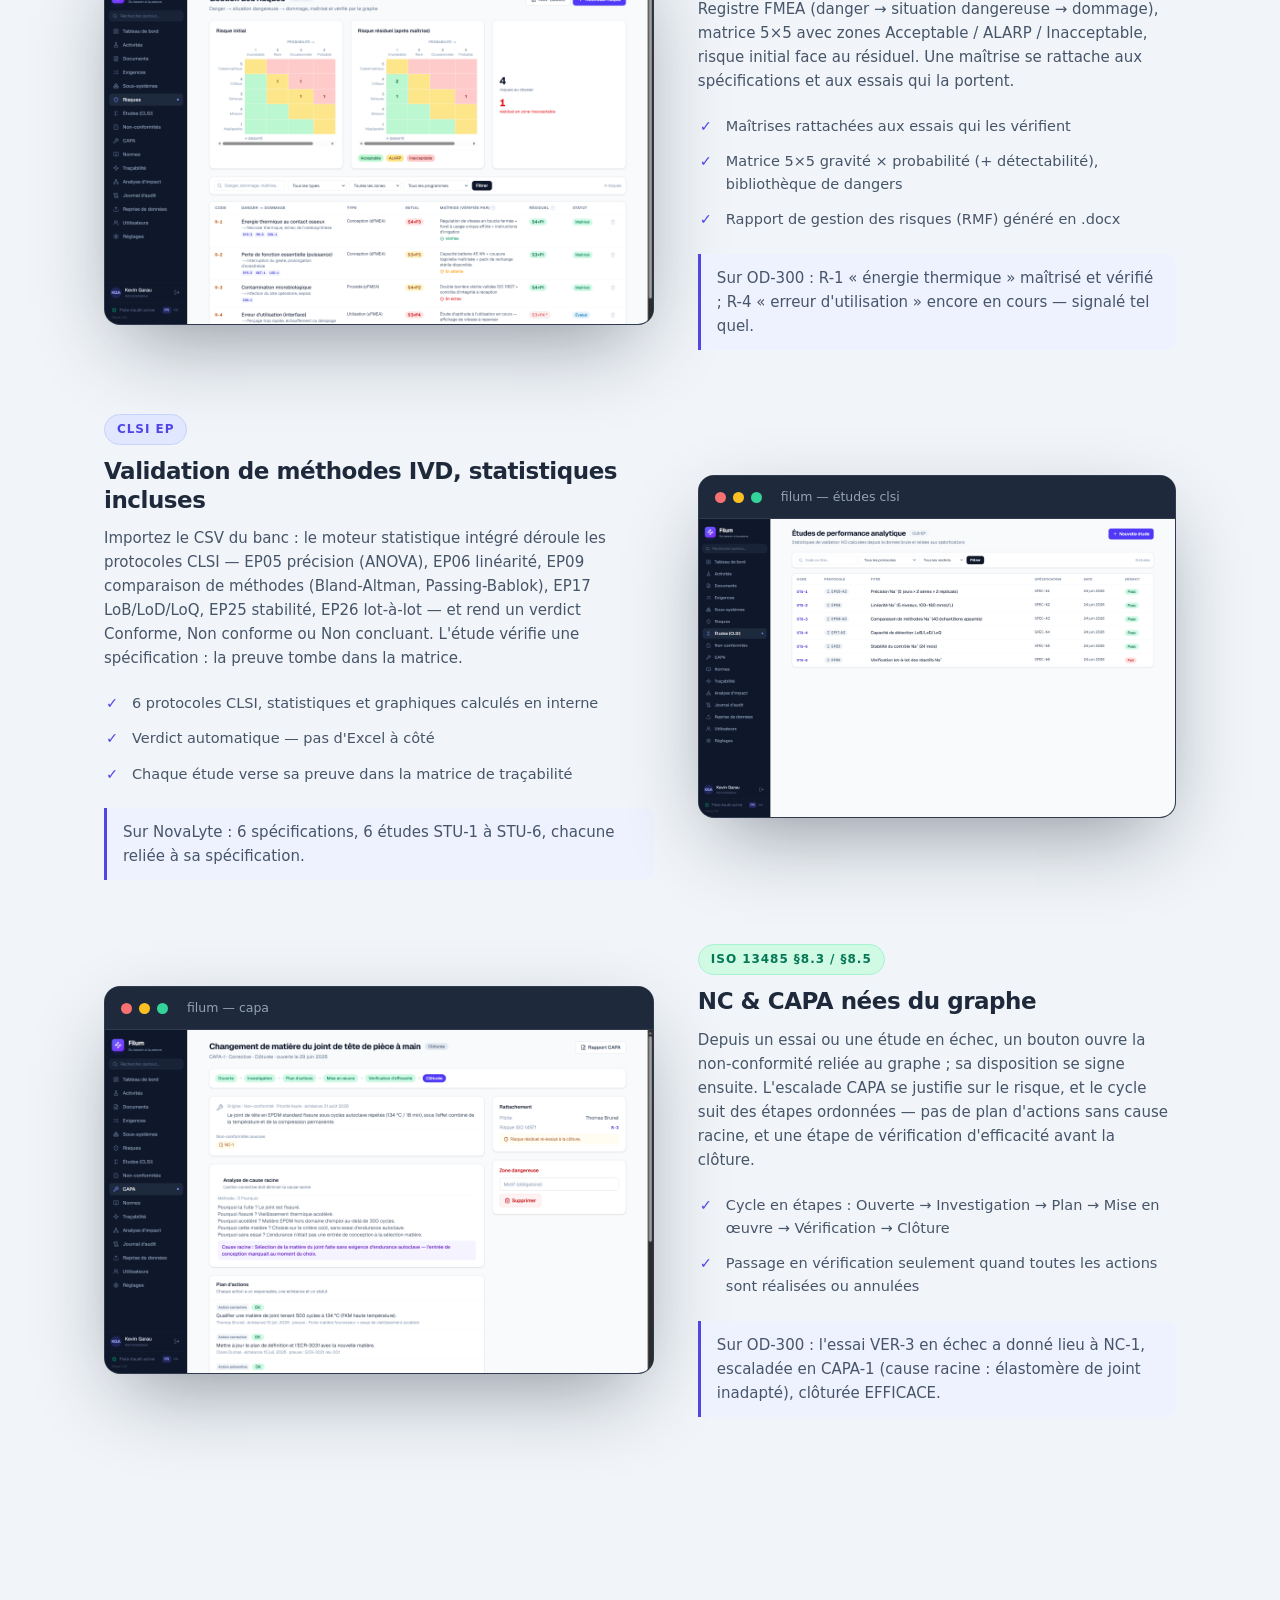
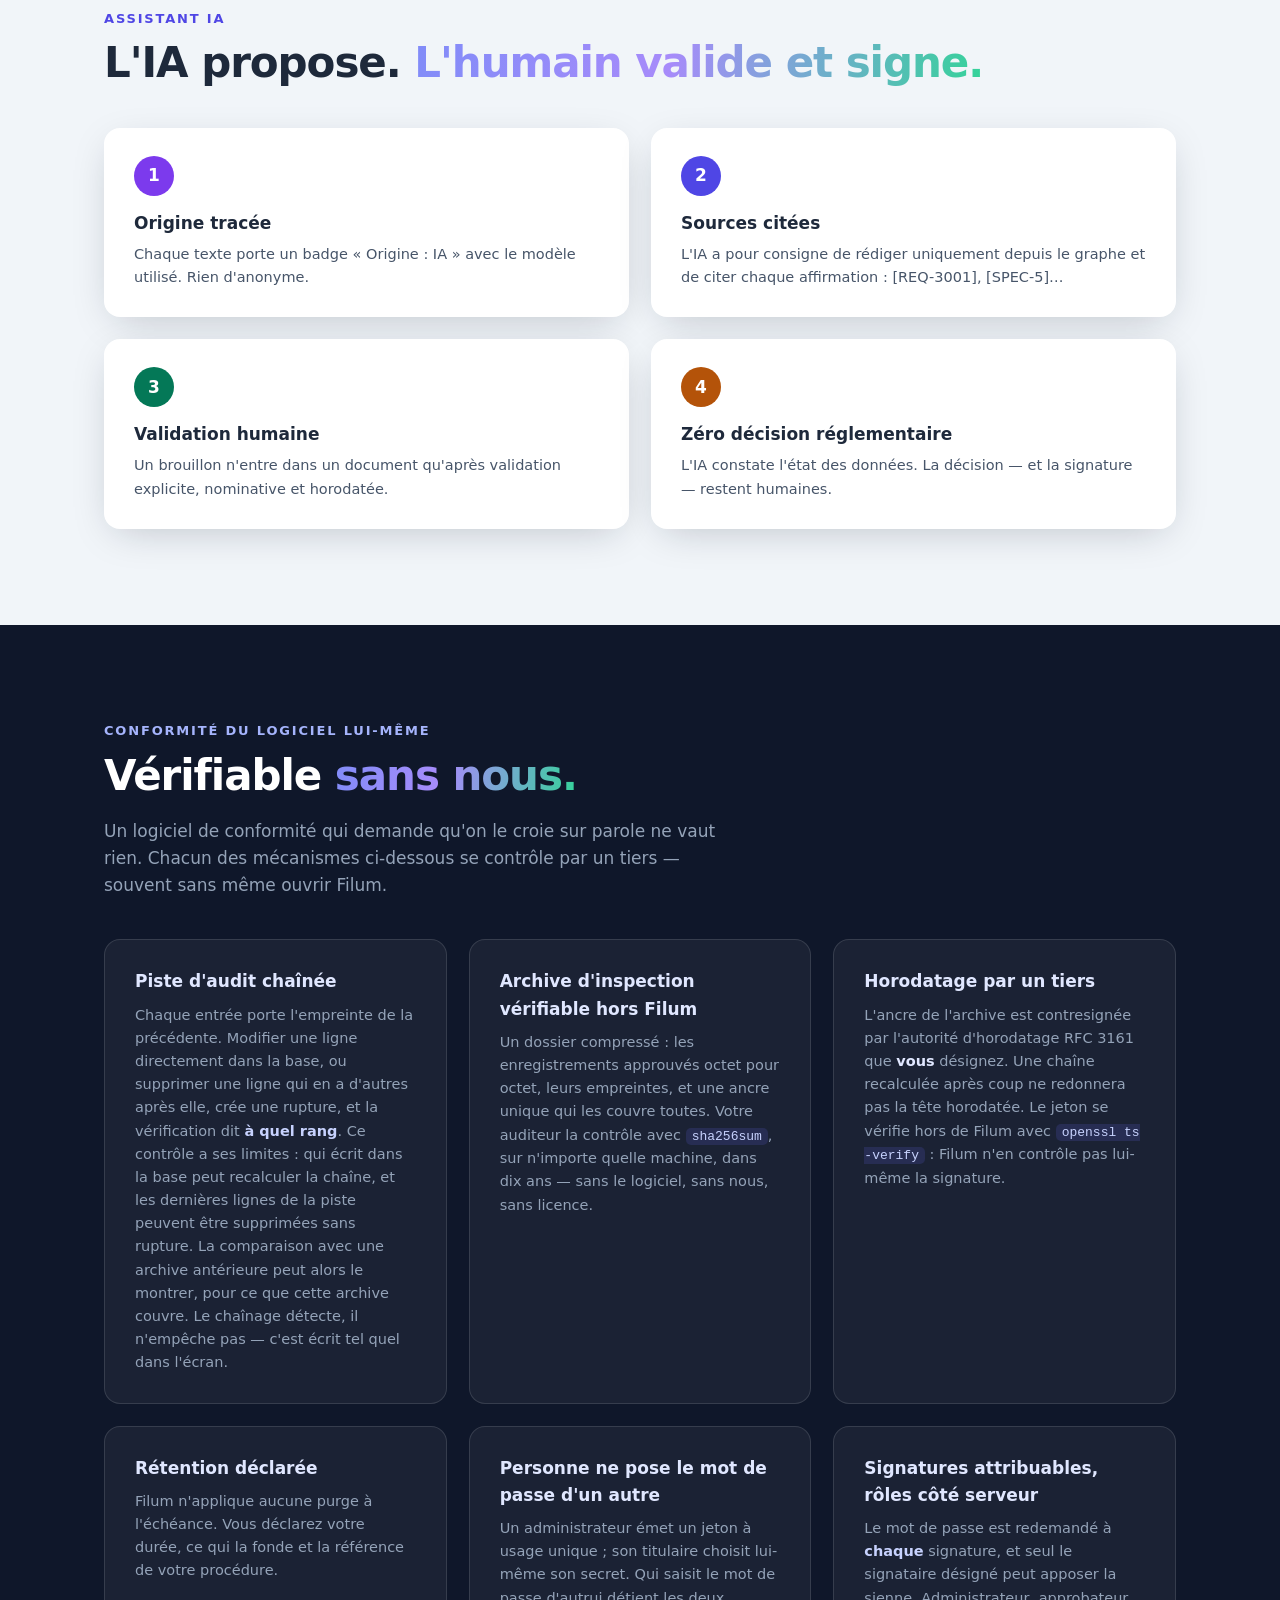
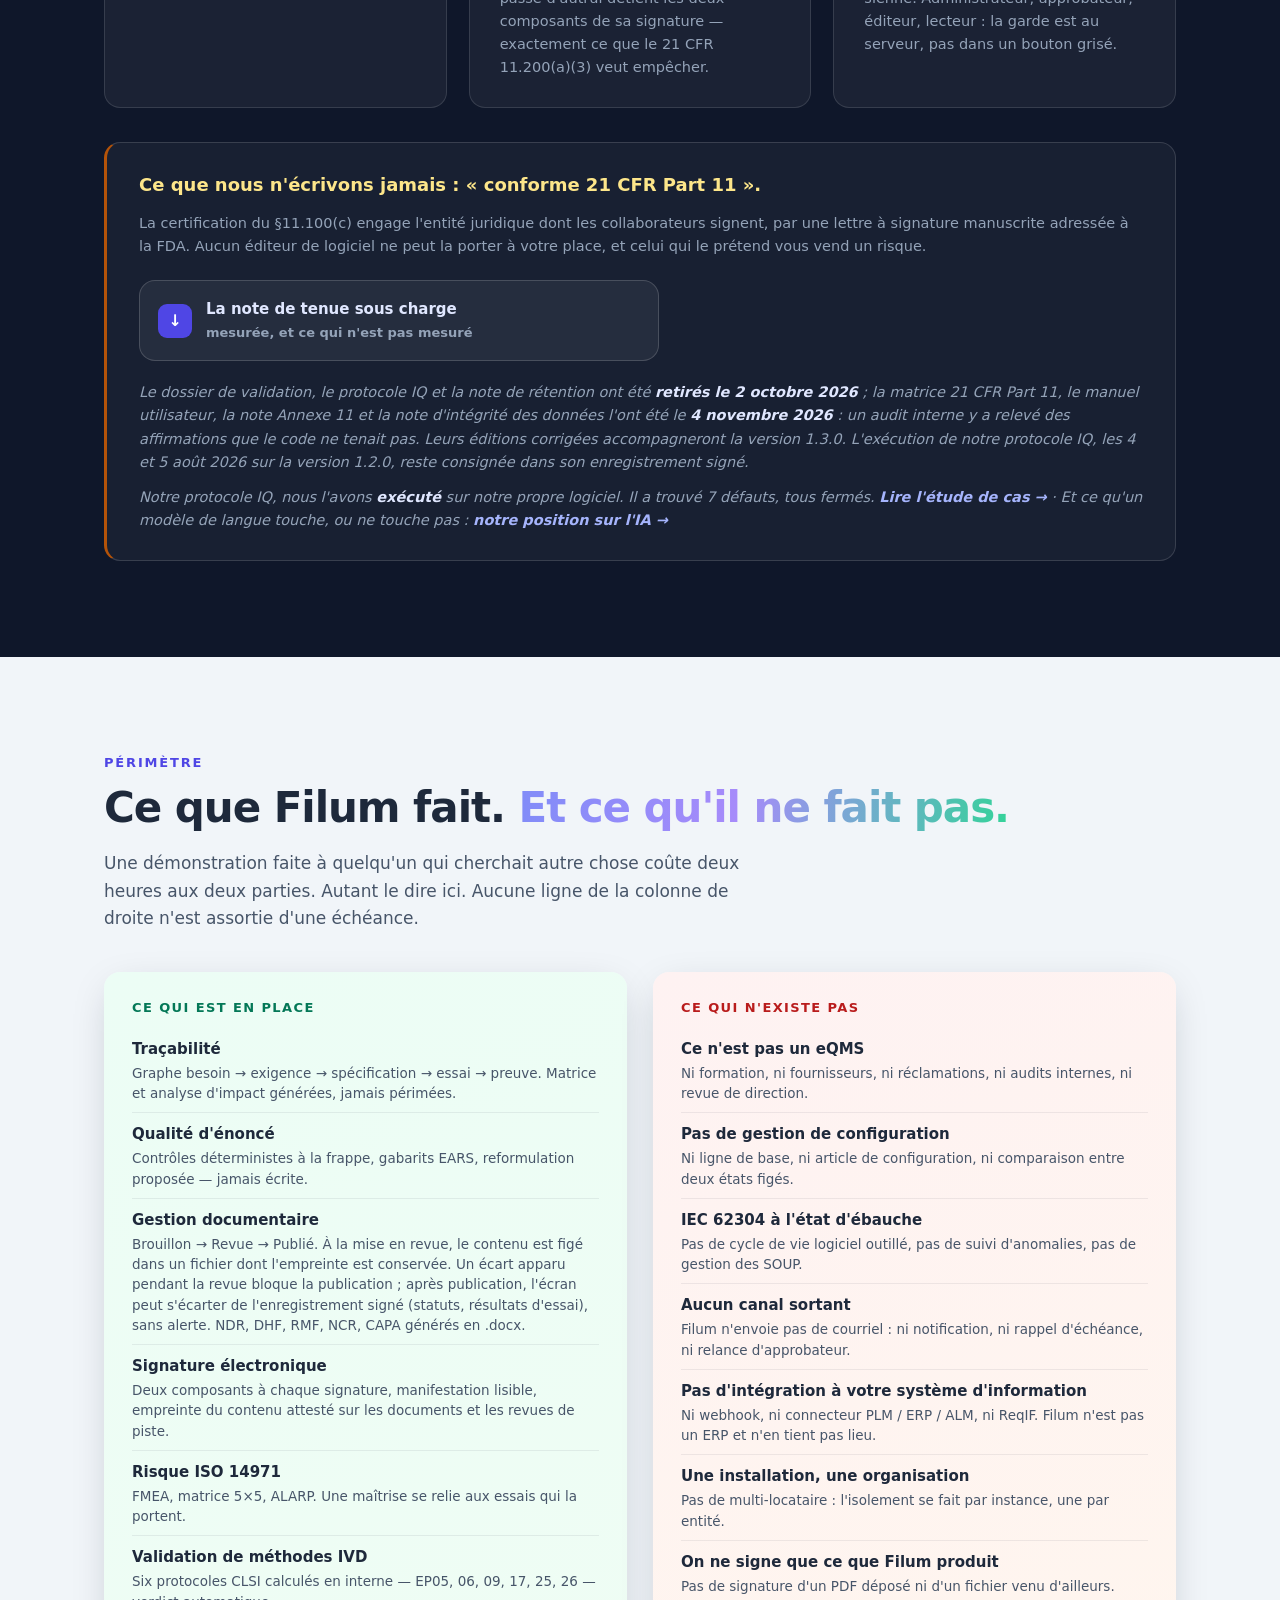
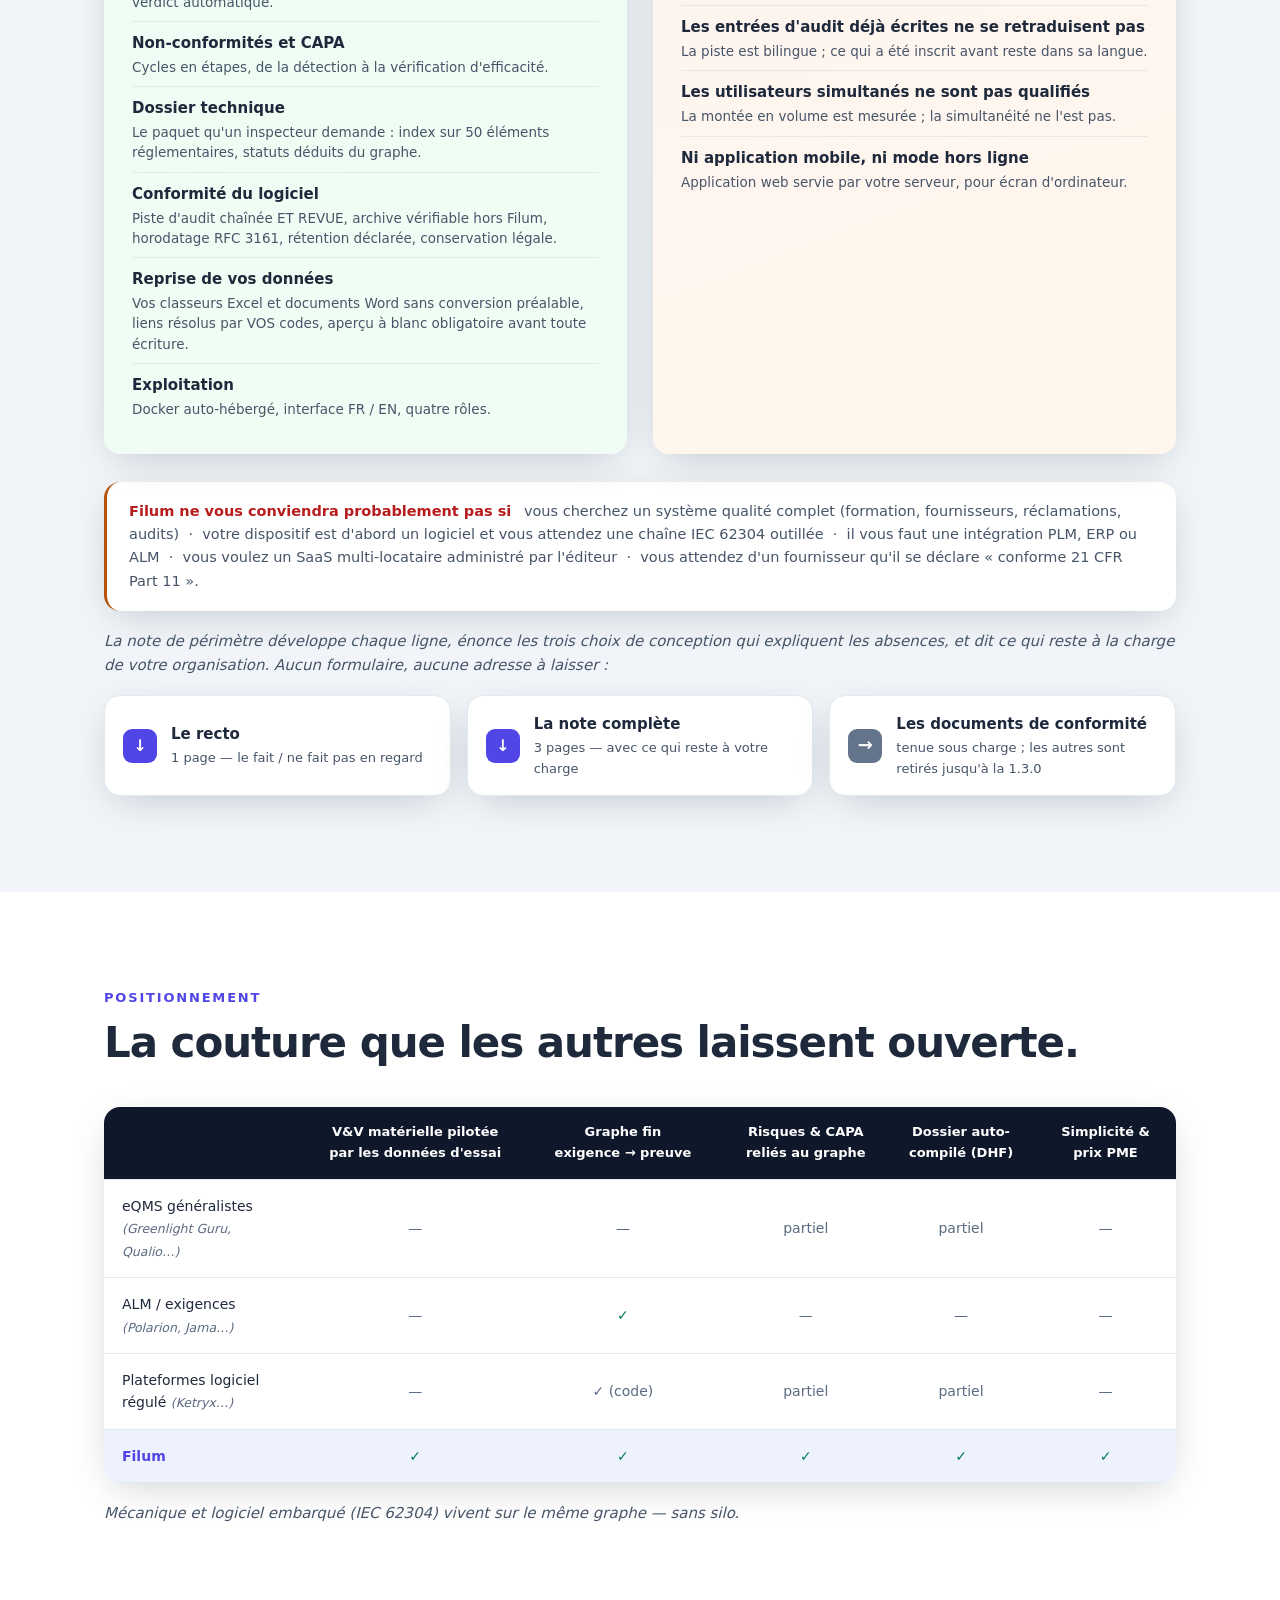
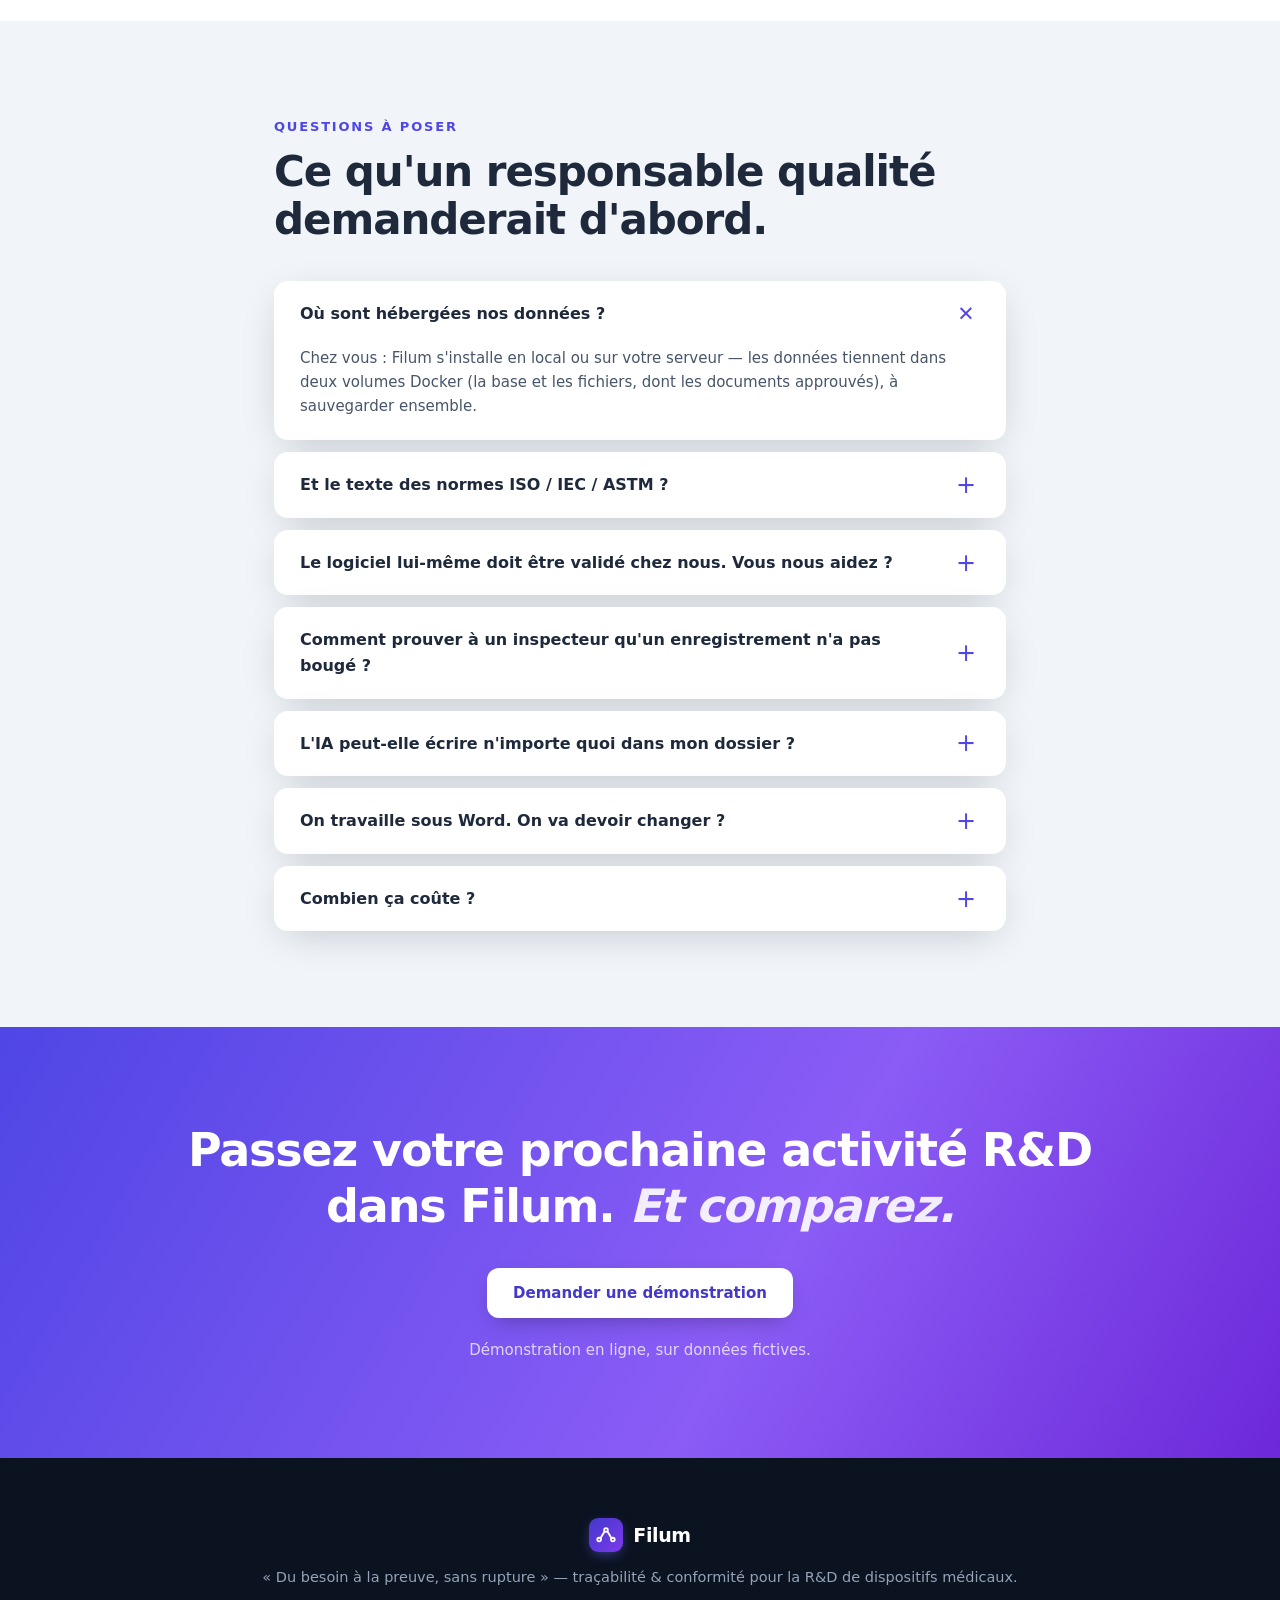
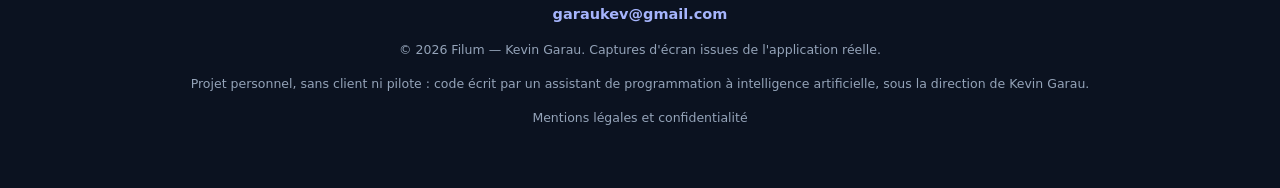
==== commit 34f04f91: "Correctif du site : ce que le produit fait vraiment, et qui l'a écrit Retrait de la matrice 21 CFR 1" ====
--- a/index.html
+++ b/index.html
@@ -4,7 +4,7 @@
   <meta charset="UTF-8" />
   <meta name="viewport" content="width=device-width, initial-scale=1.0" />
   <title>Filum — Du besoin à la preuve, sans rupture</title>
-  <meta name="description" content="Filum relie besoins, exigences, essais, risques et preuves dans un graphe de traçabilité vivant — et génère NDR, DHF, rapport de gestion des risques et rapports CAPA à la demande. Risques ISO 14971, validation de méthodes CLSI et NC/CAPA sur le même fil. Piste d'audit chaînée, archive d'inspection vérifiable sans le logiciel, pack de validation IQ/OQ remis avec. Conçu pour la R&amp;D de dispositifs médicaux." />
+  <meta name="description" content="Filum relie besoins, exigences, essais, risques et preuves dans un graphe de traçabilité vivant — et génère NDR, DHF, rapport de gestion des risques et rapports CAPA à la demande. Risques ISO 14971, validation de méthodes CLSI et NC/CAPA sur le même fil. Piste d'audit chaînée, archive d'inspection vérifiable sans le logiciel. Conçu pour la R&amp;D de dispositifs médicaux." />
   <link rel="icon" href="favicon.svg" type="image/svg+xml" />
   <link rel="stylesheet" href="styles.css" />
   <link rel="alternate" hreflang="fr" href="https://filum-app.github.io/" />
@@ -52,6 +52,7 @@
       <a class="btn btn-primary" href="mailto:garaukev@gmail.com?subject=D%C3%A9monstration%20Filum">Demander une démonstration</a>
       <a class="btn btn-ghost" href="#graphe">Découvrir le fil ↓</a>
     </div>
+    <p class="hero-note reveal d3">Projet personnel, sans client ni pilote : code écrit par un assistant de programmation à intelligence artificielle, sous la direction de Kevin Garau.</p>
 
     <!-- Le fil animé -->
     <div class="hero-thread reveal d4" aria-hidden="true">
@@ -163,7 +164,7 @@
 <section class="section" id="produit">
   <div class="container">
     <p class="kicker reveal">Le socle</p>
-    <h2 class="reveal d1">Visite guidée, sur données réelles.</h2>
+    <h2 class="reveal d1">Visite guidée, sur données fictives.</h2>
     <p class="section-sub reveal d2">Toutes les captures proviennent de l'application en fonctionnement — aucun montage. Deux programmes de démonstration : OD-300 « Orthodrive » (perceuse chirurgicale) et NovaLyte NL-100 (analyseur d'électrolytes, diagnostic in vitro), dont viennent les écrans de validation analytique.</p>
 
     <div class="tour reveal d3">
@@ -189,16 +190,16 @@
         <button class="ttab" data-shot="normes" data-caption="ISO 13485, MDR, ISO 14971, IEC 62304, 61010, 61326, 62366… des références liables aux exigences. Métadonnées seulement — le texte reste dans vos copies achetées.">
           <strong>Bibliothèque de normes</strong><span>IEC 61010, 61326, 62366…</span>
         </button>
-        <button class="ttab" data-shot="import" data-caption="Votre dossier existant entre depuis un fichier CSV. Les liens se résolvent avec VOS codes. Aperçu à blanc avant toute écriture : ce qui serait créé, mis à jour, rejeté — et pourquoi, ligne par ligne.">
+        <button class="ttab" data-shot="import" data-caption="Votre dossier existant entre depuis un classeur Excel, un document Word ou un fichier CSV. Les liens se résolvent avec VOS codes. Aperçu à blanc avant toute écriture : ce qui serait créé, mis à jour, rejeté — et pourquoi, ligne par ligne.">
           <strong>Reprise de données</strong><span>Sans ressaisir 400 exigences</span>
         </button>
-        <button class="ttab" data-shot="signature" data-caption="Le mot de passe est redemandé à chaque signature (21 CFR 11.200(a)(1)). La manifestation porte le nom imprimé figé, la signification, l'horodatage UTC (11.50) et l'empreinte du contenu attesté (11.70). Un échec est journalisé et compte dans le verrouillage du compte.">
+        <button class="ttab" data-shot="signature" data-caption="Le mot de passe est redemandé à chaque signature (21 CFR 11.200(a)(1)). Sur un document, la manifestation porte le nom imprimé figé, la signification, l'horodatage UTC (11.50) et l'empreinte du contenu attesté (11.70). Un échec est journalisé et compte dans le verrouillage du compte.">
           <strong>Signature électronique</strong><span>Deux composants, à chaque fois</span>
         </button>
         <button class="ttab" data-shot="audit" data-caption="Chaque entrée porte l'empreinte de la précédente : le bandeau vérifie la chaîne à chaque affichage et nommerait le rang d'une rupture. Écritures, signatures, gels de contenu, générations et connexions — attribuées, horodatées, en append seul (ALCOA+), avec une annulation ciblée pour corriger sans jamais effacer.">
-          <strong>Journal d'audit chaîné</strong><span>Une altération se voit, et se situe</span>
-        </button>
-        <button class="ttab" data-shot="retention" data-caption="Vous déclarez votre durée de conservation, ce qui la fonde et la référence de votre procédure — Filum n'impose aucune doctrine et ne purge jamais. Une conservation légale bloque toute suppression. L'archive d'inspection produit un dossier vérifiable hors Filum, dont l'ancre peut être contresignée par une autorité d'horodatage RFC 3161.">
+          <strong>Journal d'audit chaîné</strong><span>Une rupture se voit, et se situe</span>
+        </button>
+        <button class="ttab" data-shot="retention" data-caption="Vous déclarez votre durée de conservation, ce qui la fonde et la référence de votre procédure — Filum n'impose aucune doctrine et n'applique aucune purge à l'échéance. L'archive d'inspection produit un dossier vérifiable hors Filum, dont l'ancre peut être contresignée par une autorité d'horodatage RFC 3161.">
           <strong>Rétention &amp; archive</strong><span>Vérifiable sans le logiciel</span>
         </button>
       </div>
@@ -211,16 +212,6 @@
         <p class="tour-hint">Cliquez sur l'image pour l'agrandir</p>
       </figure>
     </div>
-
-    <div class="telechargements telechargements-un reveal d3">
-      <a class="dl" href="docs/Manuel_utilisateur_Filum.docx" download>
-        <span class="dl-ico" aria-hidden="true">↓</span>
-        <span class="dl-txt">
-          <strong>Le manuel utilisateur, en entier</strong>
-          <em>21 chapitres, captures réelles, dont le périmètre — 6 Mo, sans formulaire</em>
-        </span>
-      </a>
-    </div>
   </div>
 </section>
 
@@ -229,22 +220,22 @@
   <div class="container">
     <p class="kicker reveal">Les modules</p>
     <h2 class="reveal d1">Trois modules. <span class="grad">Un seul graphe.</span></h2>
-    <p class="section-sub reveal d2">Risques, validation de méthodes et CAPA ne sont pas des annexes : ils vivent sur le même fil que vos exigences — et se vérifient les uns les autres.</p>
+    <p class="section-sub reveal d2">Risques, validation de méthodes et CAPA ne sont pas des annexes : ils vivent sur le même fil que vos exigences.</p>
 
     <!-- Module 1 : ISO 14971 -->
     <div class="module-row reveal">
       <figure class="module-figure">
         <div class="browser-frame">
           <div class="browser-bar"><span></span><span></span><span></span><em>filum — gestion des risques</em></div>
-          <img src="assets/risques.png" alt="Le module ISO 14971 de Filum : matrices 5×5 initiale et résiduelle, registre FMEA avec maîtrises vérifiées par le graphe" />
+          <img src="assets/risques.png" alt="Le module ISO 14971 de Filum : matrices 5×5 initiale et résiduelle, registre FMEA avec maîtrises reliées au graphe" />
         </div>
       </figure>
       <div class="module-text">
         <span class="module-badge badge-amber">ISO 14971</span>
-        <h3>Gestion des risques, vérifiée par le graphe</h3>
-        <p>Registre FMEA (danger → situation dangereuse → dommage), matrice 5×5 avec zones Acceptable / ALARP / Inacceptable, risque initial face au résiduel. Et surtout : une maîtrise n'est « vérifiée » que lorsque les spécifications et essais qui la portent sont clos favorablement — une preuve du graphe, pas une case cochée.</p>
+        <h3>Gestion des risques, reliée au graphe</h3>
+        <p>Registre FMEA (danger → situation dangereuse → dommage), matrice 5×5 avec zones Acceptable / ALARP / Inacceptable, risque initial face au résiduel. Une maîtrise se rattache aux spécifications et aux essais qui la portent.</p>
         <ul class="module-points">
-          <li>Maîtrises vérifiées par les essais liés — jamais par une case à cocher</li>
+          <li>Maîtrises rattachées aux essais qui les vérifient</li>
           <li>Matrice 5×5 gravité × probabilité (+ détectabilité), bibliothèque de dangers</li>
           <li>Rapport de gestion des risques (RMF) généré en .docx</li>
         </ul>
@@ -263,13 +254,13 @@
       <div class="module-text">
         <span class="module-badge badge-indigo">CLSI EP</span>
         <h3>Validation de méthodes IVD, statistiques incluses</h3>
-        <p>Importez le CSV du banc : le moteur statistique intégré déroule les protocoles CLSI — EP05 précision (ANOVA), EP06 linéarité, EP09 comparaison de méthodes (Bland-Altman, Passing-Bablok), EP17 LoB/LoD/LoQ, EP25 stabilité, EP26 lot-à-lot — et rend un verdict Conforme / Non conforme sur critère a priori. L'étude vérifie une spécification : la preuve tombe dans la matrice.</p>
+        <p>Importez le CSV du banc : le moteur statistique intégré déroule les protocoles CLSI — EP05 précision (ANOVA), EP06 linéarité, EP09 comparaison de méthodes (Bland-Altman, Passing-Bablok), EP17 LoB/LoD/LoQ, EP25 stabilité, EP26 lot-à-lot — et rend un verdict Conforme, Non conforme ou Non concluant. L'étude vérifie une spécification : la preuve tombe dans la matrice.</p>
         <ul class="module-points">
           <li>6 protocoles CLSI, statistiques et graphiques calculés en interne</li>
-          <li>Verdict Conforme / Non conforme automatique — pas d'Excel à côté</li>
+          <li>Verdict automatique — pas d'Excel à côté</li>
           <li>Chaque étude verse sa preuve dans la matrice de traçabilité</li>
         </ul>
-        <p class="module-case">Sur NovaLyte : 6 spécifications, 6 études STU-1 à STU-6 — 5 conformes, 1 échec lot-à-lot (EP26) visible immédiatement.</p>
+        <p class="module-case">Sur NovaLyte : 6 spécifications, 6 études STU-1 à STU-6, chacune reliée à sa spécification.</p>
       </div>
     </div>
 
@@ -283,14 +274,13 @@
       </figure>
       <div class="module-text">
         <span class="module-badge badge-emerald">ISO 13485 §8.3 / §8.5</span>
-        <h3>NC &amp; CAPA nées du graphe, refermées par lui</h3>
-        <p>Un essai en échec, une spécification NOK, un risque inacceptable : la non-conformité naît du graphe, avec sa disposition signée. L'escalade CAPA se justifie sur le risque, et le cycle est verrouillé — pas de plan d'actions sans cause racine, pas de clôture sans vérification d'efficacité prouvée par un essai repassé Pass, contrôlée par un vérificateur indépendant.</p>
+        <h3>NC &amp; CAPA nées du graphe</h3>
+        <p>Depuis un essai ou une étude en échec, un bouton ouvre la non-conformité reliée au graphe ; sa disposition se signe ensuite. L'escalade CAPA se justifie sur le risque, et le cycle suit des étapes ordonnées — pas de plan d'actions sans cause racine, et une étape de vérification d'efficacité avant la clôture.</p>
         <ul class="module-points">
-          <li>Cycle verrouillé : Ouverte → Investigation → Plan → Mise en œuvre → Vérification → Clôture</li>
-          <li>Efficacité prouvée par le graphe : critère a priori + essai re-vérifié Pass</li>
-          <li>Rétroaction automatique à la clôture : spéc NOK reverdie, NC fermées, risque ré-évalué</li>
-        </ul>
-        <p class="module-case">Sur OD-300 : l'essai VER-3 en échec a donné lieu à NC-1, escaladée en CAPA-1 (cause racine : élastomère de joint inadapté) — clôturée EFFICACE, SPEC-5 repassée NOK → OK automatiquement.</p>
+          <li>Cycle en étapes : Ouverte → Investigation → Plan → Mise en œuvre → Vérification → Clôture</li>
+          <li>Passage en vérification seulement quand toutes les actions sont réalisées ou annulées</li>
+        </ul>
+        <p class="module-case">Sur OD-300 : l'essai VER-3 en échec a donné lieu à NC-1, escaladée en CAPA-1 (cause racine : élastomère de joint inadapté), clôturée EFFICACE.</p>
       </div>
     </div>
   </div>
@@ -303,7 +293,7 @@
     <h2 class="reveal d1">L'IA propose. <span class="grad">L'humain valide et signe.</span></h2>
     <div class="cards-4">
       <div class="gcard reveal"><span class="gnum n1">1</span><h3>Origine tracée</h3><p>Chaque texte porte un badge « Origine : IA » avec le modèle utilisé. Rien d'anonyme.</p></div>
-      <div class="gcard reveal d1"><span class="gnum n2">2</span><h3>Sources citées</h3><p>L'IA rédige uniquement depuis le graphe et cite chaque affirmation : [REQ-3001], [SPEC-5]…</p></div>
+      <div class="gcard reveal d1"><span class="gnum n2">2</span><h3>Sources citées</h3><p>L'IA a pour consigne de rédiger uniquement depuis le graphe et de citer chaque affirmation : [REQ-3001], [SPEC-5]…</p></div>
       <div class="gcard reveal d2"><span class="gnum n3">3</span><h3>Validation humaine</h3><p>Un brouillon n'entre dans un document qu'après validation explicite, nominative et horodatée.</p></div>
       <div class="gcard reveal d3"><span class="gnum n4">4</span><h3>Zéro décision réglementaire</h3><p>L'IA constate l'état des données. La décision — et la signature — restent humaines.</p></div>
     </div>
@@ -314,12 +304,12 @@
 <section class="section section-dark" id="conformite">
   <div class="container">
     <p class="kicker reveal">Conformité du logiciel lui-même</p>
-    <h2 class="reveal d1">Audit-ready, <span class="grad">et vérifiable sans nous.</span></h2>
+    <h2 class="reveal d1">Vérifiable <span class="grad">sans nous.</span></h2>
     <p class="section-sub reveal d2">Un logiciel de conformité qui demande qu'on le croie sur parole ne vaut rien. Chacun des mécanismes ci-dessous se contrôle par un tiers — souvent sans même ouvrir Filum.</p>
     <div class="cards-3">
       <div class="ccard reveal">
         <h3>Piste d'audit chaînée</h3>
-        <p>Chaque entrée porte l'empreinte de la précédente. Modifier ou supprimer une ligne directement dans la base rompt le maillon de toutes les suivantes, et la vérification dit <em>à quel rang</em>. Le chaînage détecte, il n'empêche pas — c'est écrit tel quel dans l'écran.</p>
+        <p>Chaque entrée porte l'empreinte de la précédente. Modifier une ligne directement dans la base, ou supprimer une ligne qui en a d'autres après elle, crée une rupture, et la vérification dit <em>à quel rang</em>. Ce contrôle a ses limites : qui écrit dans la base peut recalculer la chaîne, et les dernières lignes de la piste peuvent être supprimées sans rupture. La comparaison avec une archive antérieure peut alors le montrer, pour ce que cette archive couvre. Le chaînage détecte, il n'empêche pas — c'est écrit tel quel dans l'écran.</p>
       </div>
       <div class="ccard reveal d1">
         <h3>Archive d'inspection vérifiable hors Filum</h3>
@@ -327,11 +317,11 @@
       </div>
       <div class="ccard reveal d2">
         <h3>Horodatage par un tiers</h3>
-        <p>L'ancre de l'archive est contresignée par l'autorité d'horodatage RFC 3161 que <strong>vous</strong> désignez. Une chaîne recalculée après coup ne redonnera pas la tête horodatée : l'altération passe de détectable à indéniable.</p>
+        <p>L'ancre de l'archive est contresignée par l'autorité d'horodatage RFC 3161 que <strong>vous</strong> désignez. Une chaîne recalculée après coup ne redonnera pas la tête horodatée. Le jeton se vérifie hors de Filum avec <code>openssl ts -verify</code> : Filum n'en contrôle pas lui-même la signature.</p>
       </div>
       <div class="ccard reveal">
-        <h3>Rétention déclarée, conservation légale</h3>
-        <p>Filum ne supprime jamais un enregistrement figé et n'applique aucune purge à l'échéance. Vous déclarez votre durée, ce qui la fonde et la référence de votre procédure. Une conservation légale bloque toute suppression, motif écrit obligatoire.</p>
+        <h3>Rétention déclarée</h3>
+        <p>Filum n'applique aucune purge à l'échéance. Vous déclarez votre durée, ce qui la fonde et la référence de votre procédure.</p>
       </div>
       <div class="ccard reveal d1">
         <h3>Personne ne pose le mot de passe d'un autre</h3>
@@ -343,38 +333,10 @@
       </div>
     </div>
 
-    <div class="proof reveal d2">
-      <div class="proof-num"><strong>46</strong><span>cas de qualification opérationnelle exécutés</span></div>
-      <div class="proof-num"><strong>0</strong><span>écart au dernier passage</span></div>
-      <div class="proof-num"><strong>49</strong><span>exigences de validation, chacune tracée à sa clause</span></div>
-    </div>
-
     <div class="honesty reveal d3">
       <h3>Ce que nous n'écrivons jamais : « conforme 21 CFR Part 11 ».</h3>
-      <p>La certification du §11.100(c) engage l'entité juridique dont les collaborateurs signent, par lettre manuscrite adressée à la FDA. Aucun éditeur de logiciel ne peut la porter à votre place, et celui qui le prétend vous vend un risque.</p>
-      <p>Ce que nous livrons, en revanche : une <strong>matrice clause par clause</strong> en trois colonnes — ce que fait le logiciel, ce qui reste à votre charge, ce qui est hors périmètre, points ouverts nommés compris ; une <strong>note d'intégrité des données</strong> avec un protocole que votre auditeur peut jouer pour la <em>falsifier</em> ; et un <strong>pack de validation</strong> : protocole IQ, dossier de validation, exigences et cas de test exécutables dans votre environnement.</p>
-      <div class="telechargements telechargements-sombre">
-        <a class="dl dl-sombre" href="docs/Matrice_21CFR11_Filum.docx" download>
-          <span class="dl-ico" aria-hidden="true">↓</span>
-          <span class="dl-txt">
-            <strong>La matrice, en entier</strong>
-            <em>26 clauses, 6 points ouverts nommés</em>
-          </span>
-        </a>
-        <a class="dl dl-sombre" href="docs/Note_Annexe11_Filum.docx" download>
-          <span class="dl-ico" aria-hidden="true">↓</span>
-          <span class="dl-txt">
-            <strong>La note de correspondance Annexe 11</strong>
-            <em>14 chapitres — et pourquoi l'Annexe 11 ne vous vise pas</em>
-          </span>
-        </a>
-        <a class="dl dl-sombre" href="docs/Note_integrite_des_donnees_Filum.docx" download>
-          <span class="dl-ico" aria-hidden="true">↓</span>
-          <span class="dl-txt">
-            <strong>La note d'intégrité des données</strong>
-            <em>11 mécanismes, et le protocole pour les falsifier</em>
-          </span>
-        </a>
+      <p>La certification du §11.100(c) engage l'entité juridique dont les collaborateurs signent, par une lettre à signature manuscrite adressée à la FDA. Aucun éditeur de logiciel ne peut la porter à votre place, et celui qui le prétend vous vend un risque.</p>
+      <div class="telechargements telechargements-sombre" style="grid-template-columns:minmax(0,520px)">
         <a class="dl dl-sombre" href="docs/Note_tenue_sous_charge_Filum.docx" download>
           <span class="dl-ico" aria-hidden="true">↓</span>
           <span class="dl-txt">
@@ -384,10 +346,10 @@
         </a>
       </div>
       <p class="section-note reveal d3" style="margin-top:20px">
-        Le dossier de validation, le protocole IQ et la note de rétention ont été <strong>retirés le 2 octobre 2026</strong> : un audit interne y a relevé des affirmations que le code ne tenait pas. Leurs éditions corrigées accompagneront la version 1.3.0.
+        Le dossier de validation, le protocole IQ et la note de rétention ont été <strong>retirés le 2 octobre 2026</strong> ; la matrice 21 CFR Part 11, le manuel utilisateur, la note Annexe 11 et la note d'intégrité des données l'ont été le <strong>4 novembre 2026</strong> : un audit interne y a relevé des affirmations que le code ne tenait pas. Leurs éditions corrigées accompagneront la version 1.3.0. L'exécution de notre protocole IQ, les 4 et 5 août 2026 sur la version 1.2.0, reste consignée dans son enregistrement signé.
       </p>
       <p class="section-note reveal d3" style="margin-top:12px">
-        Notre protocole IQ, nous l'avons <strong>exécuté</strong> sur notre propre logiciel. Il a trouvé 7 défauts, tous fermés. <a href="validation.html" style="color:#A5B4FC;font-weight:600">Lire l'étude de cas →</a>  ·  Et ce qui empêche la prochaine de passer : <a href="validation-continue.html" style="color:#A5B4FC;font-weight:600">la validation continue →</a>  ·  Et ce qu'un modèle de langue touche, ou ne touche pas : <a href="ia.html" style="color:#A5B4FC;font-weight:600">notre position sur l'IA →</a>
+        Notre protocole IQ, nous l'avons <strong>exécuté</strong> sur notre propre logiciel. Il a trouvé 7 défauts, tous fermés. <a href="validation.html" style="color:#A5B4FC;font-weight:600">Lire l'étude de cas →</a>  ·  Et ce qu'un modèle de langue touche, ou ne touche pas : <a href="ia.html" style="color:#A5B4FC;font-weight:600">notre position sur l'IA →</a>
       </p>
     </div>
   </div>
@@ -399,7 +361,7 @@
     <p class="kicker reveal">Périmètre</p>
     <h2 class="reveal d1">Ce que Filum fait. <span class="grad">Et ce qu'il ne fait pas.</span></h2>
     <p class="section-sub reveal d2">
-      Une démonstration faite à quelqu'un qui cherchait autre chose coûte deux heures aux deux parties. Autant le dire ici. Aucune ligne de la colonne de droite n'est assortie d'une échéance&nbsp;: nous ne vendons pas ce qui n'existe pas.
+      Une démonstration faite à quelqu'un qui cherchait autre chose coûte deux heures aux deux parties. Autant le dire ici. Aucune ligne de la colonne de droite n'est assortie d'une échéance.
     </p>
 
     <div class="scope reveal d3">
@@ -408,15 +370,15 @@
         <ul>
           <li class="scope-item"><strong>Traçabilité</strong><span>Graphe besoin → exigence → spécification → essai → preuve. Matrice et analyse d'impact générées, jamais périmées.</span></li>
           <li class="scope-item"><strong>Qualité d'énoncé</strong><span>Contrôles déterministes à la frappe, gabarits EARS, reformulation proposée — jamais écrite.</span></li>
-          <li class="scope-item"><strong>Gestion documentaire</strong><span>Brouillon → Revue → Publié, contenu gelé dès la mise en revue. NDR, DHF, RMF, NCR, CAPA générés en .docx.</span></li>
-          <li class="scope-item"><strong>Signature électronique</strong><span>Deux composants à chaque signature, manifestation lisible, empreinte du contenu attesté.</span></li>
-          <li class="scope-item"><strong>Risque ISO 14971</strong><span>FMEA, matrice 5×5, ALARP. Une maîtrise n'est vérifiée que si les essais qui la portent sont clos favorablement.</span></li>
-          <li class="scope-item"><strong>Validation de méthodes IVD</strong><span>Six protocoles CLSI calculés en interne — EP05, 06, 09, 17, 25, 26 — verdict conforme / non conforme automatique.</span></li>
-          <li class="scope-item"><strong>Non-conformités et CAPA</strong><span>Cycles verrouillés. Pas de clôture sans efficacité prouvée par un essai repassé favorable.</span></li>
+          <li class="scope-item"><strong>Gestion documentaire</strong><span>Brouillon → Revue → Publié. À la mise en revue, le contenu est figé dans un fichier dont l'empreinte est conservée. Un écart apparu pendant la revue bloque la publication ; après publication, l'écran peut s'écarter de l'enregistrement signé (statuts, résultats d'essai), sans alerte. NDR, DHF, RMF, NCR, CAPA générés en .docx.</span></li>
+          <li class="scope-item"><strong>Signature électronique</strong><span>Deux composants à chaque signature, manifestation lisible, empreinte du contenu attesté sur les documents et les revues de piste.</span></li>
+          <li class="scope-item"><strong>Risque ISO 14971</strong><span>FMEA, matrice 5×5, ALARP. Une maîtrise se relie aux essais qui la portent.</span></li>
+          <li class="scope-item"><strong>Validation de méthodes IVD</strong><span>Six protocoles CLSI calculés en interne — EP05, 06, 09, 17, 25, 26 — verdict automatique.</span></li>
+          <li class="scope-item"><strong>Non-conformités et CAPA</strong><span>Cycles en étapes, de la détection à la vérification d'efficacité.</span></li>
           <li class="scope-item"><strong>Dossier technique</strong><span>Le paquet qu'un inspecteur demande : index sur 50 éléments réglementaires, statuts déduits du graphe.</span></li>
           <li class="scope-item"><strong>Conformité du logiciel</strong><span>Piste d'audit chaînée ET REVUE, archive vérifiable hors Filum, horodatage RFC 3161, rétention déclarée, conservation légale.</span></li>
-          <li class="scope-item"><strong>Reprise de vos données</strong><span>Vos classeurs Excel et documents Word tels quels, liens résolus par VOS codes, aperçu à blanc obligatoire avant toute écriture.</span></li>
-          <li class="scope-item"><strong>Exploitation</strong><span>Docker auto-hébergé, interface FR / EN, quatre rôles, pack de validation IQ/OQ remis.</span></li>
+          <li class="scope-item"><strong>Reprise de vos données</strong><span>Vos classeurs Excel et documents Word sans conversion préalable, liens résolus par VOS codes, aperçu à blanc obligatoire avant toute écriture.</span></li>
+          <li class="scope-item"><strong>Exploitation</strong><span>Docker auto-hébergé, interface FR / EN, quatre rôles.</span></li>
         </ul>
       </div>
       <div class="scope-col scope-no">
@@ -442,7 +404,7 @@
     </p>
 
     <p class="section-note reveal d3">
-      La note de périmètre développe chaque ligne, énonce les trois choix de conception qui expliquent les absences, et dit ce qui reste à la charge de votre organisation. Elle est faite pour être lue avant de s'engager, pas après. Aucun formulaire, aucune adresse à laisser :
+      La note de périmètre développe chaque ligne, énonce les trois choix de conception qui expliquent les absences, et dit ce qui reste à la charge de votre organisation. Aucun formulaire, aucune adresse à laisser :
     </p>
     <div class="telechargements reveal d3">
       <a class="dl" href="docs/Perimetre_Filum_recto.docx" download>
@@ -463,7 +425,7 @@
         <span class="dl-ico" aria-hidden="true">→</span>
         <span class="dl-txt">
           <strong>Les documents de conformité</strong>
-          <em>matrice Part 11, intégrité, rétention, pack de validation</em>
+          <em>tenue sous charge ; les autres sont retirés jusqu'à la 1.3.0</em>
         </span>
       </a>
     </div>
@@ -478,7 +440,7 @@
     <div class="table-wrap reveal d2">
       <table>
         <thead>
-          <tr><th></th><th>V&amp;V matérielle pilotée par les données d'essai</th><th>Graphe fin exigence&nbsp;→&nbsp;preuve</th><th>Risques &amp; CAPA vérifiés par le graphe</th><th>Dossier auto-compilé (DHF)</th><th>Simplicité &amp; prix PME</th></tr>
+          <tr><th></th><th>V&amp;V matérielle pilotée par les données d'essai</th><th>Graphe fin exigence&nbsp;→&nbsp;preuve</th><th>Risques &amp; CAPA reliés au graphe</th><th>Dossier auto-compilé (DHF)</th><th>Simplicité &amp; prix PME</th></tr>
         </thead>
         <tbody>
           <tr><td>eQMS généralistes <em>(Greenlight Guru, Qualio…)</em></td><td>—</td><td>—</td><td>partiel</td><td>partiel</td><td>—</td></tr>
@@ -495,12 +457,12 @@
 <!-- ═══════════ FAQ ═══════════ -->
 <section class="section section-tint" id="faq">
   <div class="container container-narrow">
-    <p class="kicker reveal">Questions fréquentes</p>
-    <h2 class="reveal d1">Ce qu'on nous demande d'abord.</h2>
+    <p class="kicker reveal">Questions à poser</p>
+    <h2 class="reveal d1">Ce qu'un responsable qualité demanderait d'abord.</h2>
     <div class="faq reveal d2">
       <details open>
         <summary>Où sont hébergées nos données ?</summary>
-        <p>Aujourd'hui, chez vous : Filum s'installe en local ou sur votre serveur — la base est un fichier unique que vous sauvegardez comme vous l'entendez. Une offre SaaS hébergée (UE) arrive avec la V1 ; l'export libre des données restera la règle.</p>
+        <p>Chez vous : Filum s'installe en local ou sur votre serveur — les données tiennent dans deux volumes Docker (la base et les fichiers, dont les documents approuvés), à sauvegarder ensemble.</p>
       </details>
       <details>
         <summary>Et le texte des normes ISO / IEC / ASTM ?</summary>
@@ -508,17 +470,17 @@
       </details>
       <details>
         <summary>Le logiciel lui-même doit être validé chez nous. Vous nous aidez ?</summary>
-        <p>Le pack de validation existe et vous est remis : <strong>protocole IQ</strong> destiné à votre informatique ou à votre infogérant, <strong>dossier de validation</strong> reprenant les exigences du logiciel avec leur criticité justifiée, et une <strong>suite de qualification opérationnelle exécutable</strong> — ses cas appellent les mêmes fonctions que l'application, pas des copies, ce qui est la seule façon qu'un rapport dise quelque chose du logiciel réellement livré. Vous la rejouez chez vous, après chaque montée de version.</p>
-        <p>Ce qui reste à votre charge, et que nous ne pouvons pas faire à votre place : la décision de criticité du système, la qualification de performance dans vos conditions réelles, et votre politique de revalidation.</p>
+        <p>Pas aujourd'hui : le protocole IQ et le dossier de validation sont retirés (voir la note plus haut). Et la validation chez vous reste la vôtre : un pack fournisseur l'alimente, il ne la remplace pas.</p>
+        <p>Dans tous les cas, ces points restent à votre charge : la décision de criticité du système, la qualification de performance dans vos conditions réelles, et votre politique de revalidation.</p>
       </details>
       <details>
         <summary>Comment prouver à un inspecteur qu'un enregistrement n'a pas bougé ?</summary>
         <p>Vous produisez une <strong>archive d'inspection</strong> : un dossier compressé contenant les enregistrements approuvés octet pour octet, la liste de leurs empreintes SHA-256, la piste d'audit, et une ancre unique qui couvre le tout. L'inspecteur la vérifie avec les outils standard de son système d'exploitation — sans Filum, sans licence, sans nous. Cette ancre peut être contresignée par l'autorité d'horodatage RFC 3161 de votre choix : une valeur recalculée après coup ne redonnera jamais celle qui a été horodatée.</p>
-        <p>Le corollaire honnête : le chaînage <em>détecte</em> une altération, il ne l'empêche pas. Qui a un accès direct au fichier de base peut écrire hors de l'application — c'est l'horodatage tiers, et la restriction d'accès qui relève de votre infrastructure, qui referment cette porte.</p>
+        <p>Le corollaire honnête : le chaînage <em>détecte</em> une rupture, il ne l'empêche pas. Qui a un accès direct au fichier de base peut écrire hors de l'application, et recalculer la chaîne — c'est l'horodatage tiers, et la restriction d'accès qui relève de votre infrastructure, qui referment cette porte.</p>
       </details>
       <details>
         <summary>L'IA peut-elle écrire n'importe quoi dans mon dossier ?</summary>
-        <p>Non. Elle ne rédige que depuis les données de votre graphe, cite ses sources, écrit « à compléter » quand l'information manque — et rien n'entre dans un document sans votre validation nominative. Aucune décision réglementaire n'est automatisée.</p>
+        <p>Non. Elle reçoit les seules données de votre graphe, a pour consigne de citer ses sources et d'écrire « à compléter » quand l'information manque — et rien n'entre dans un document sans votre validation nominative. Aucune décision réglementaire n'est automatisée.</p>
       </details>
       <details>
         <summary>On travaille sous Word. On va devoir changer ?</summary>
@@ -526,7 +488,7 @@
       </details>
       <details>
         <summary>Combien ça coûte ?</summary>
-        <p>Le modèle visé : self-service, prix transparents, sans engagement pluriannuel — à l'opposé des eQMS traditionnels. Contactez-nous pour le programme pilote : les premiers partenaires bénéficient de conditions fondatrices.</p>
+        <p>Filum n'est pas commercialisé aujourd'hui. La démonstration en ligne est libre d'accès.</p>
       </details>
     </div>
   </div>
@@ -539,7 +501,7 @@
     <div class="hero-cta reveal d1">
       <a class="btn btn-light" href="mailto:garaukev@gmail.com?subject=D%C3%A9monstration%20Filum">Demander une démonstration</a>
     </div>
-    <p class="cta-note reveal d2">Programme pilote ouvert — instruments chirurgicaux, implants et dispositifs de diagnostic in vitro.</p>
+    <p class="cta-note reveal d2">Démonstration en ligne, sur données fictives.</p>
   </div>
 </section>
 
@@ -555,6 +517,7 @@
     <p>« Du besoin à la preuve, sans rupture » — traçabilité &amp; conformité pour la R&amp;D de dispositifs médicaux.</p>
     <p class="footer-contact"><a href="mailto:garaukev@gmail.com">garaukev@gmail.com</a></p>
     <p class="footer-legal">© 2026 Filum — Kevin Garau. Captures d'écran issues de l'application réelle.</p>
+    <p class="footer-legal">Projet personnel, sans client ni pilote : code écrit par un assistant de programmation à intelligence artificielle, sous la direction de Kevin Garau.</p>
     <p class="footer-legal"><a href="mentions-legales.html">Mentions légales et confidentialité</a></p>
   </div>
 </footer>
@@ -565,7 +528,7 @@
   <img src="" alt="Capture agrandie" />
 </div>
 
-<script type="application/json" id="graph-data">[{"cle":"besoin","titre":"Besoin","ex":"« UN-40 — Le laboratoire doit obtenir des résultats d'électrolytes fiables dès le premier passage de l'échantillon. »","corps":"Le point de départ du fil : l'usage prévu, la douleur terrain, la demande clinique. Chaque besoin est rattaché à son activité R&D et relié aux exigences qu'il motive — dès le départ, on sait pourquoi chaque exigence existe.","puces":["Saisi sur l'activité","Relié aux exigences","Repris dans le NDR généré (Background & Purpose)"]},{"cle":"exigence","titre":"Exigence","ex":"« La pièce à main shall rester sous 48 °C au contact osseux en usage continu. » — REQ-3002, criticité haute","corps":"L'entrée de conception, formulée en « shall », avec sa catégorie (mécanique, électrique, logiciel…) et sa criticité. Les exigences se hiérarchisent (système → sous-système, relation N–M) et se lient aux clauses normatives applicables — IEC 61010, 61326, 62366… — depuis la bibliothèque intégrée.","puces":["Hiérarchie système → sous-système","Bibliothèque de normes intégrée","Alerte si non couverte"]},{"cle":"spec","titre":"Spécification","ex":"« SPEC-5 — étanchéité du joint de tête : 500 cycles autoclave sans fissuration » — statut : OK / NOK / Justifié / N-A / En attente","corps":"La sortie de conception : une valeur mesurable, une méthode de vérification, un statut qui vit avec le projet. Une spécification peut couvrir plusieurs exigences — la relation N–M observée dans les vrais dossiers est native. Et quand un essai échoue, le NOK se voit partout où le fil passe.","puces":["Statut modifiable en un clic","Journalisé à chaque changement","Multi-exigences"]},{"cle":"essai","titre":"Essai","ex":"« VER-3 — endurance autoclave, plan PLN-3010 : 3/3 unités conformes à 500 cycles »","corps":"Le protocole avec son critère d'acceptation défini a priori, ses résultats et ses preuves. Un échec ne se perd pas dans un rapport : VER-3 en échec a ouvert la non-conformité NC-1 automatiquement. Tout ce qu'un auditeur demande, structuré d'avance.","puces":["Critères d'acceptation structurés","Échec → non-conformité tracée","Relié aux spécifications"]},{"cle":"resultat","titre":"Résultat","ex":"« Pass — re-vérification VER-3 après CAPA-1 : 3/3 unités à 500 cycles, joint FKM »","corps":"Le verdict de l'essai avec ses conditions, son exécutant et sa date. Importez le CSV du banc de mesure : Filum le conserve intact et calcule automatiquement n, moyenne, écart-type, min et max par colonne — et les études CLSI y ajoutent ANOVA, régressions et limites de détection.","puces":["Import CSV du banc","Statistiques automatiques","Moteur CLSI intégré"]},{"cle":"preuve","titre":"Preuve","ex":"« essai-endurance-ver3.csv — donnée brute conservée telle qu'importée »","corps":"L'enregistrement versé au dossier. La donnée brute n'est jamais retouchée (ALCOA+ : originale, durable) ; elle reste consultable dans la visionneuse et téléchargeable à l'identique. C'est elle qui ferme le fil — et qui reverdit la spécification.","puces":["Donnée brute intacte","Visionneuse intégrée","Reprise dans le DHF généré"]},{"cle":"risque","titre":"Risque (ISO 14971)","ex":"« R-1 — Énergie thermique au contact osseux → nécrose thermique » — initial S4×P3, résiduel S4×P1, maîtrisé","corps":"La dimension transverse : un danger appelle une maîtrise, et la maîtrise doit être vérifiée par le graphe — elle n'est « vérifiée » que si les spécifications et essais qui la portent sont clos favorablement. Filum signale tout risque dont la maîtrise n'a pas de preuve, et le RMF se génère en .docx.","puces":["Maîtrise vérifiée par le graphe","Matrice 5×5, zones ALARP","RMF généré en .docx"]}]</script>
+<script type="application/json" id="graph-data">[{"cle":"besoin","titre":"Besoin","ex":"« UN-40 — Le laboratoire doit obtenir des résultats d'électrolytes fiables dès le premier passage de l'échantillon. »","corps":"Le point de départ du fil : l'usage prévu, la douleur terrain, la demande clinique. Chaque besoin est rattaché à son activité R&D et relié aux exigences qu'il motive — dès le départ, on sait pourquoi chaque exigence existe.","puces":["Saisi sur l'activité","Relié aux exigences","Repris dans le NDR généré (Background & Purpose)"]},{"cle":"exigence","titre":"Exigence","ex":"« La pièce à main shall rester sous 48 °C au contact osseux en usage continu. » — REQ-3002, criticité haute","corps":"L'entrée de conception, formulée en « shall », avec sa catégorie (mécanique, électrique, logiciel…) et sa criticité. Les exigences se hiérarchisent (système → sous-système, relation N–M) et se lient aux clauses normatives applicables — IEC 61010, 61326, 62366… — depuis la bibliothèque intégrée.","puces":["Hiérarchie système → sous-système","Bibliothèque de normes intégrée","Alerte si non couverte"]},{"cle":"spec","titre":"Spécification","ex":"« SPEC-5 — étanchéité du joint de tête : 500 cycles autoclave sans fissuration » — statut : OK / NOK / Justifié / N-A / En attente","corps":"La sortie de conception : une valeur mesurable, une méthode de vérification, un statut qui vit avec le projet. Une spécification peut couvrir plusieurs exigences — la relation N–M observée dans les vrais dossiers est native. Le statut est saisi sur la spécification ; s'il est OK ou Justifié alors que le dernier résultat du premier essai, ou la première étude, est en échec, la matrice de traçabilité le signale.","puces":["Statut modifiable en un clic","Journalisé à chaque changement","Multi-exigences"]},{"cle":"essai","titre":"Essai","ex":"« VER-3 — endurance autoclave, plan PLN-3010 : 3/3 unités conformes à 500 cycles »","corps":"Le protocole avec son objet, sa procédure, ses résultats et ses preuves. Un échec ne se perd pas dans un rapport : un bouton sur le résultat déclare la non-conformité, pré-remplie et reliée à l'essai. Sur OD-300, VER-3 en échec a donné lieu à NC-1.","puces":["Objet et procédure par protocole","Échec → non-conformité tracée","Relié aux spécifications"]},{"cle":"resultat","titre":"Résultat","ex":"« Pass — re-vérification VER-3 après CAPA-1 : 3/3 unités à 500 cycles, joint FKM »","corps":"Le verdict de l'essai avec ses conditions, son exécutant et sa date. Importez le CSV du banc de mesure : Filum le conserve intact et calcule automatiquement n, moyenne, écart-type, min et max par colonne — et les études CLSI y ajoutent ANOVA, régressions et limites de détection.","puces":["Import CSV du banc","Statistiques automatiques","Moteur CLSI intégré"]},{"cle":"preuve","titre":"Preuve","ex":"« essai-endurance-ver3.csv — donnée brute conservée telle qu'importée »","corps":"L'enregistrement versé au dossier. La donnée brute n'est jamais retouchée (ALCOA+ : originale, durable) ; elle reste consultable dans la visionneuse et téléchargeable à l'identique. C'est elle qui ferme le fil.","puces":["Donnée brute intacte","Visionneuse intégrée","Reprise dans le DHF généré"]},{"cle":"risque","titre":"Risque (ISO 14971)","ex":"« R-1 — Énergie thermique au contact osseux → nécrose thermique » — initial S4×P3, résiduel S4×P1, maîtrisé","corps":"La dimension transverse : un danger appelle une maîtrise, et une maîtrise se relie dans le graphe aux spécifications et aux essais qui la portent. Filum affiche l'état de chaque maîtrise d'après le statut de ces spécifications et essais, et le RMF se génère en .docx.","puces":["Maîtrise reliée au graphe","Matrice 5×5, zones ALARP","RMF généré en .docx"]}]</script>
 <script src="script.js"></script>
 </body>
 </html>
--- a/styles.css
+++ b/styles.css
@@ -196,6 +196,7 @@
 .hero-sub { max-width: 660px; margin: 0 auto; color: #B6C2D6; font-size: 18px; }
 .hero-sub strong { color: #E0E7FF; }
 .hero-cta { display: flex; gap: 14px; justify-content: center; margin-top: 34px; flex-wrap: wrap; }
+.hero-note { max-width: 660px; margin: 16px auto 0; color: #B6C2D6; font-size: 14px; }
 
 .hero-thread { max-width: 860px; margin: 54px auto 0; }
 .thread-draw { stroke-dasharray: 940; stroke-dashoffset: 940; animation: draw 2.2s ease forwards .3s; }
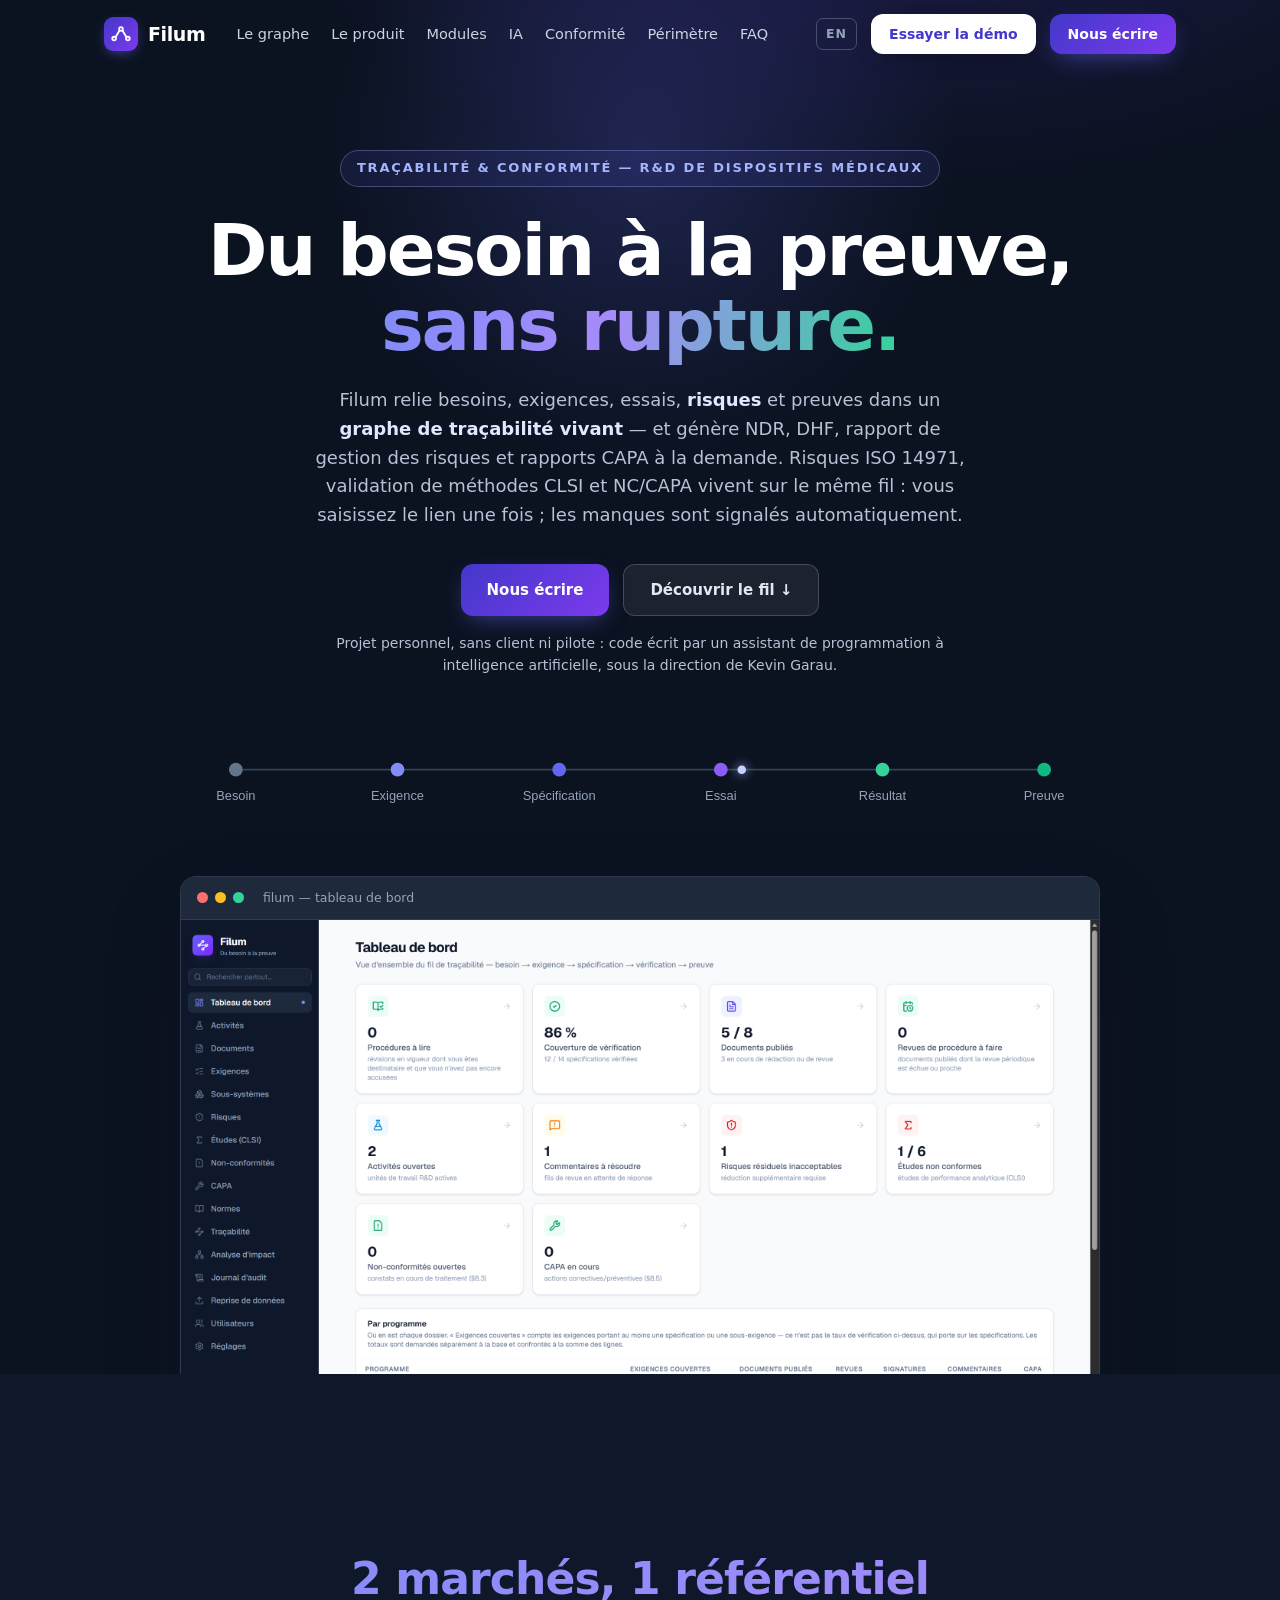
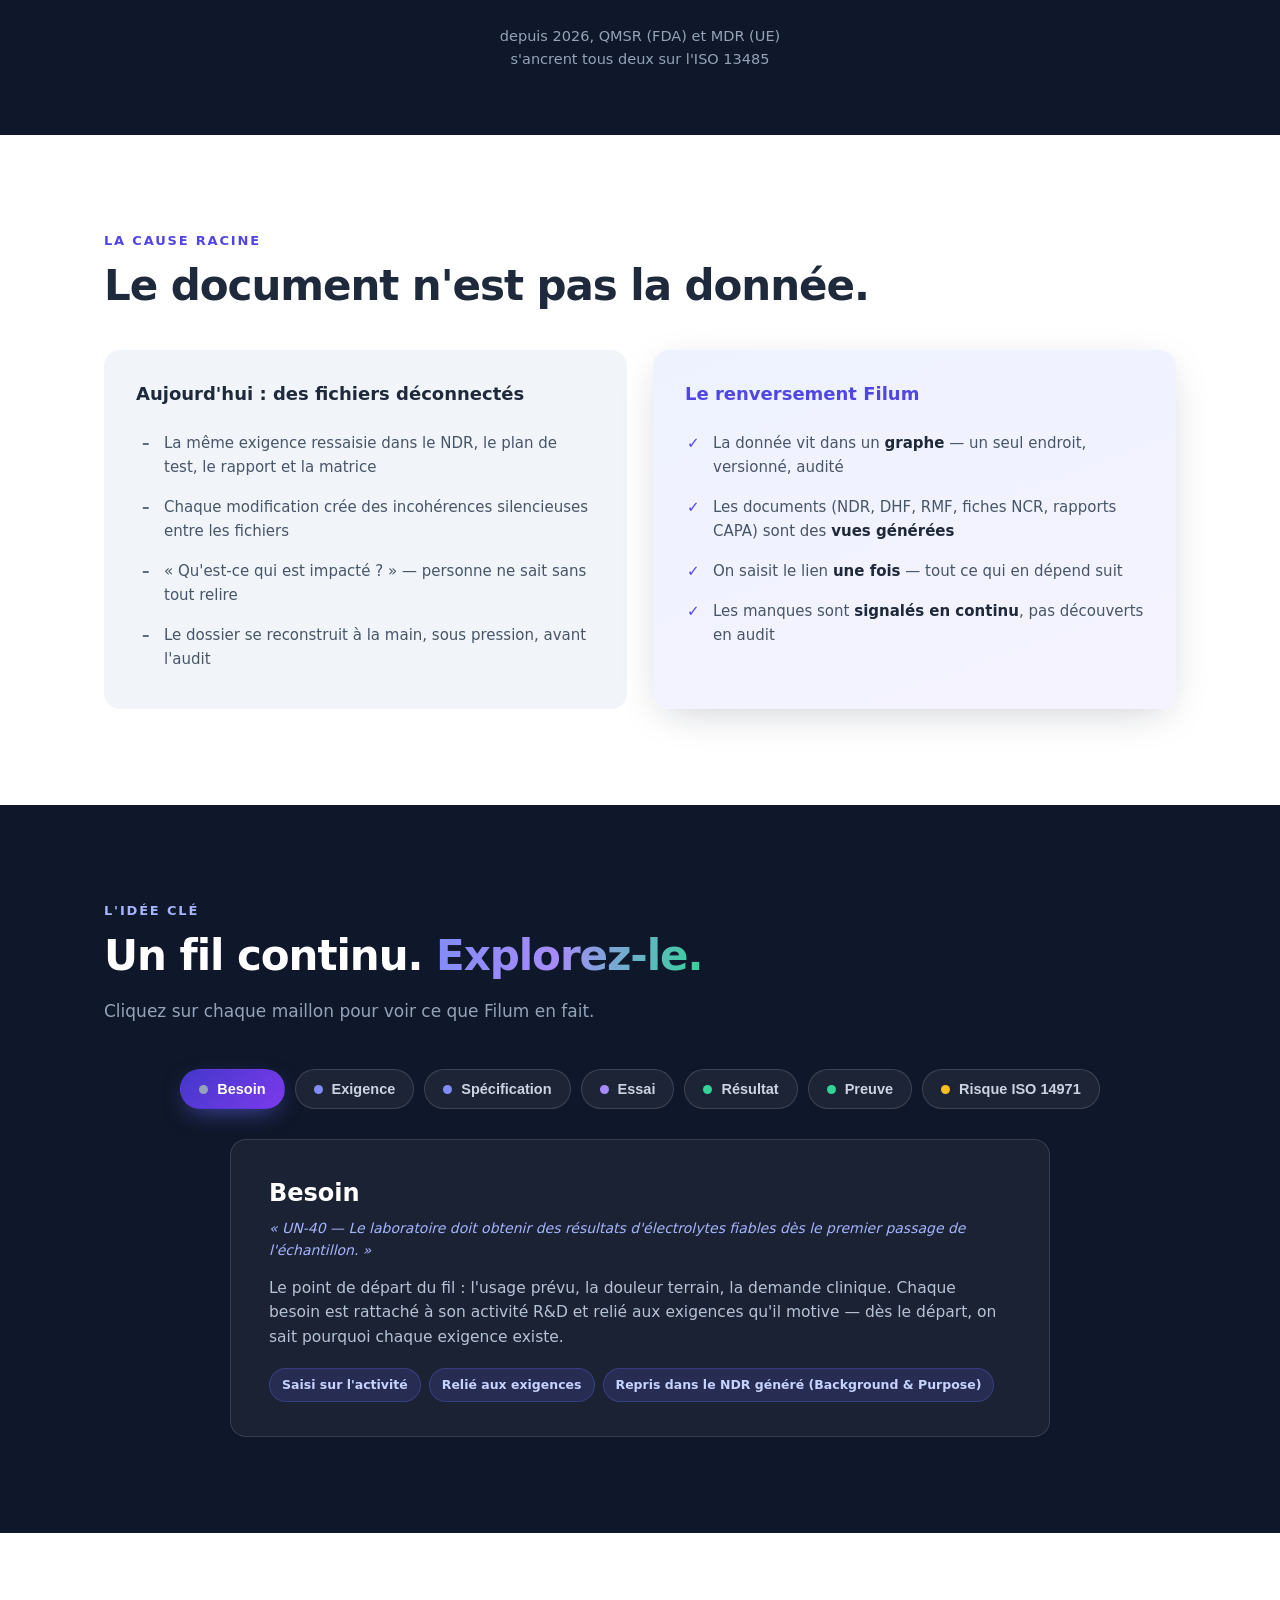
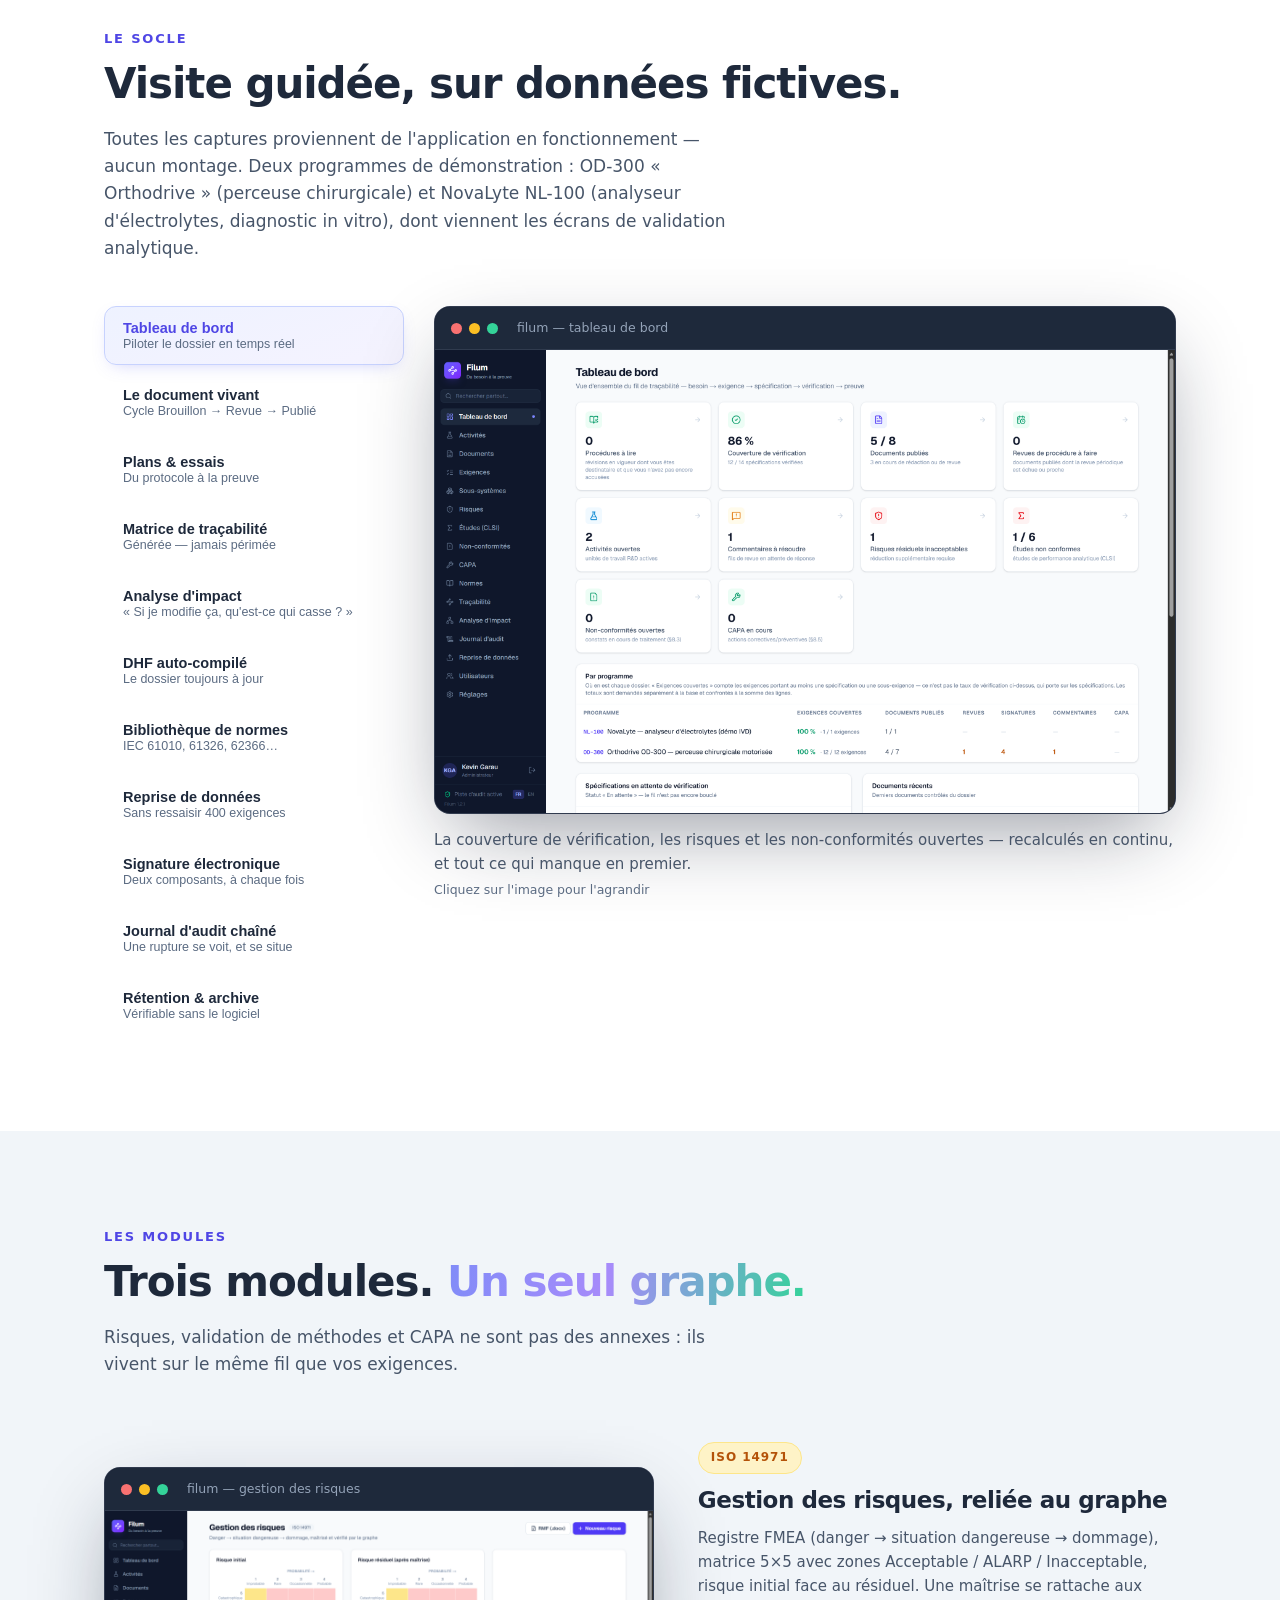
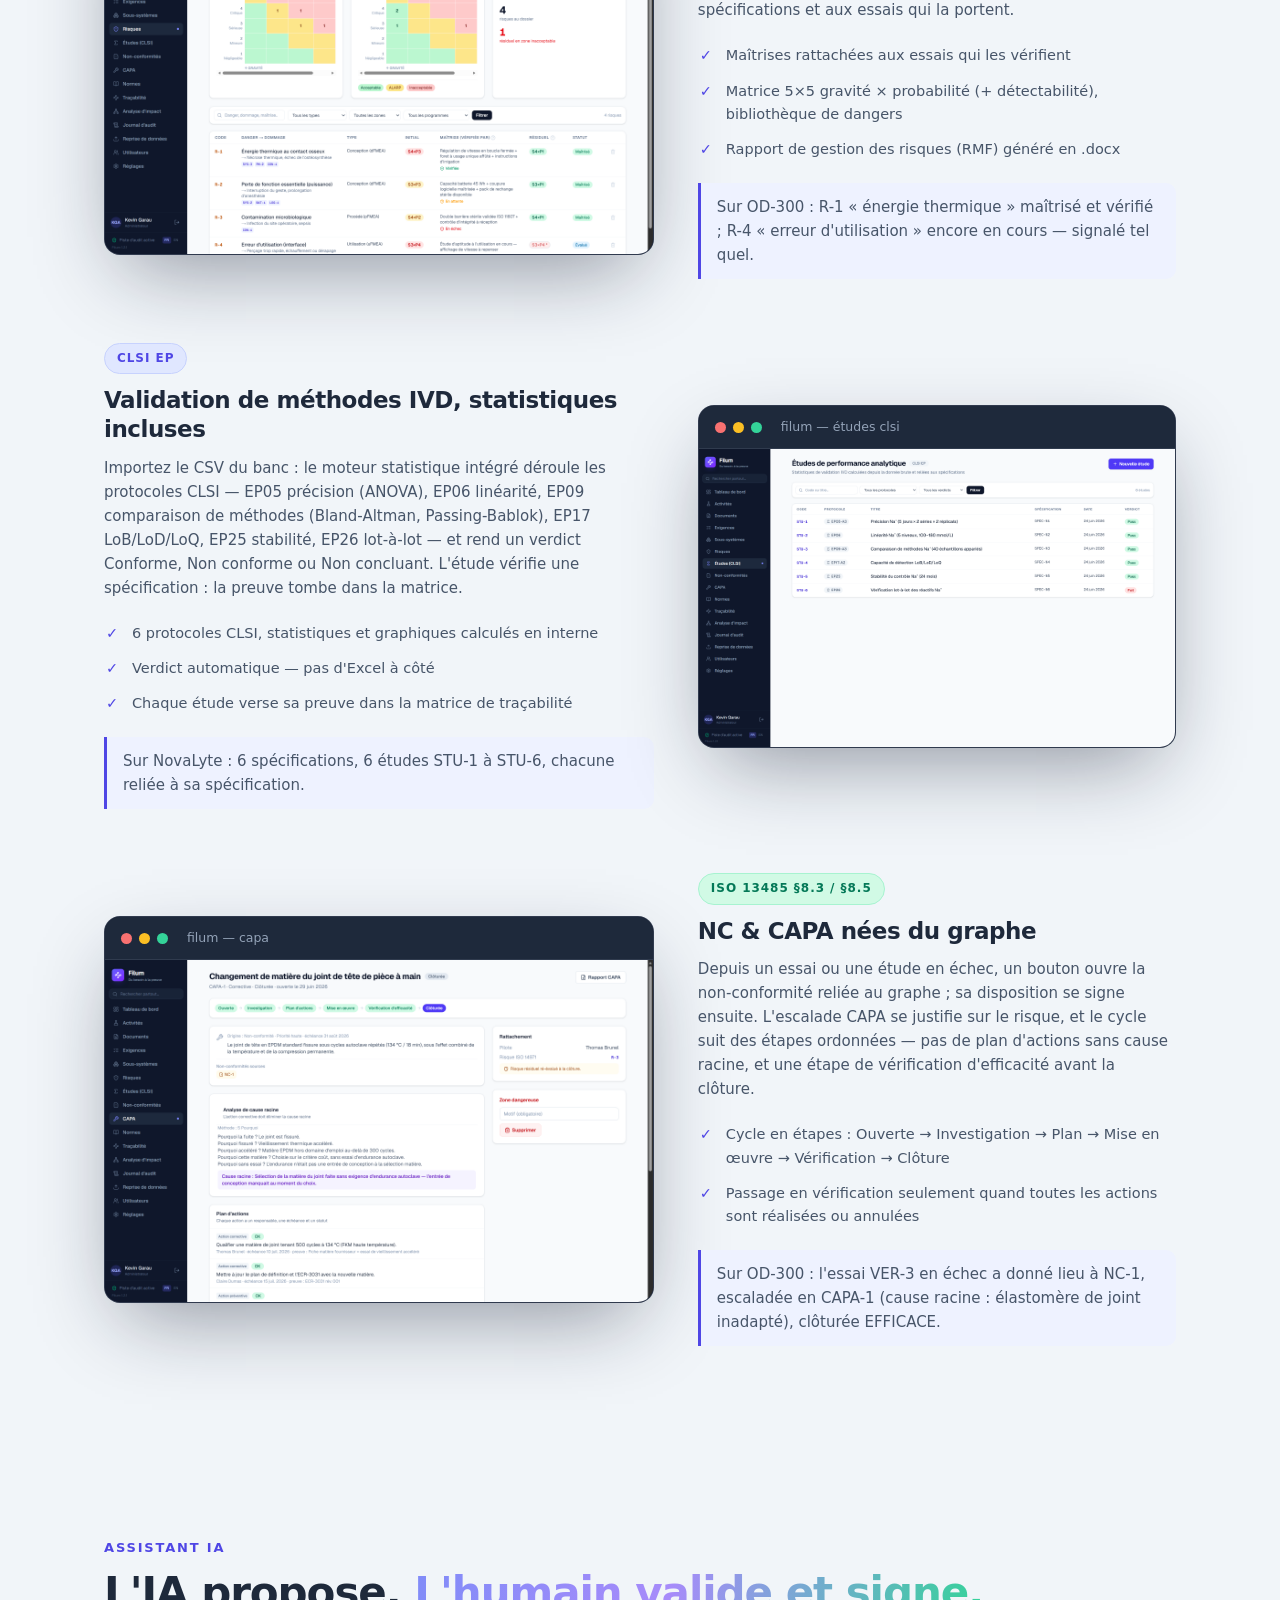
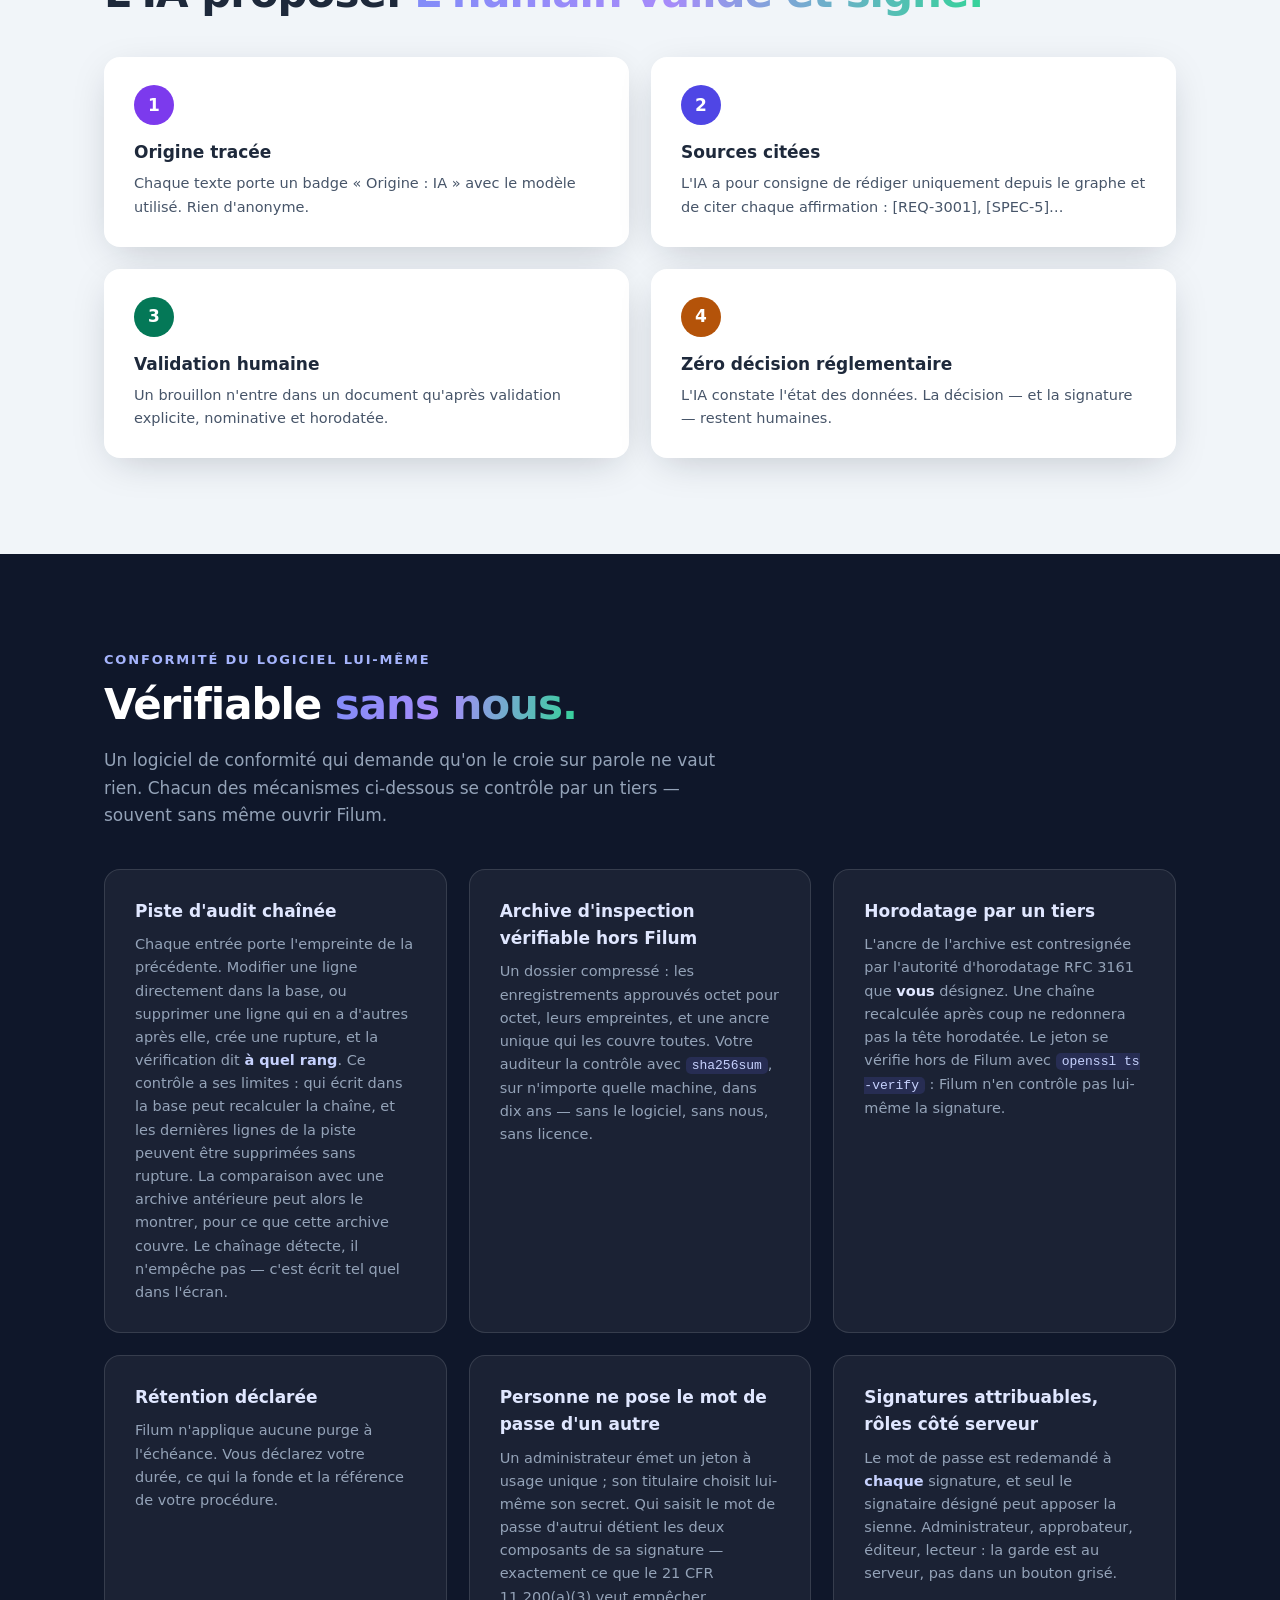
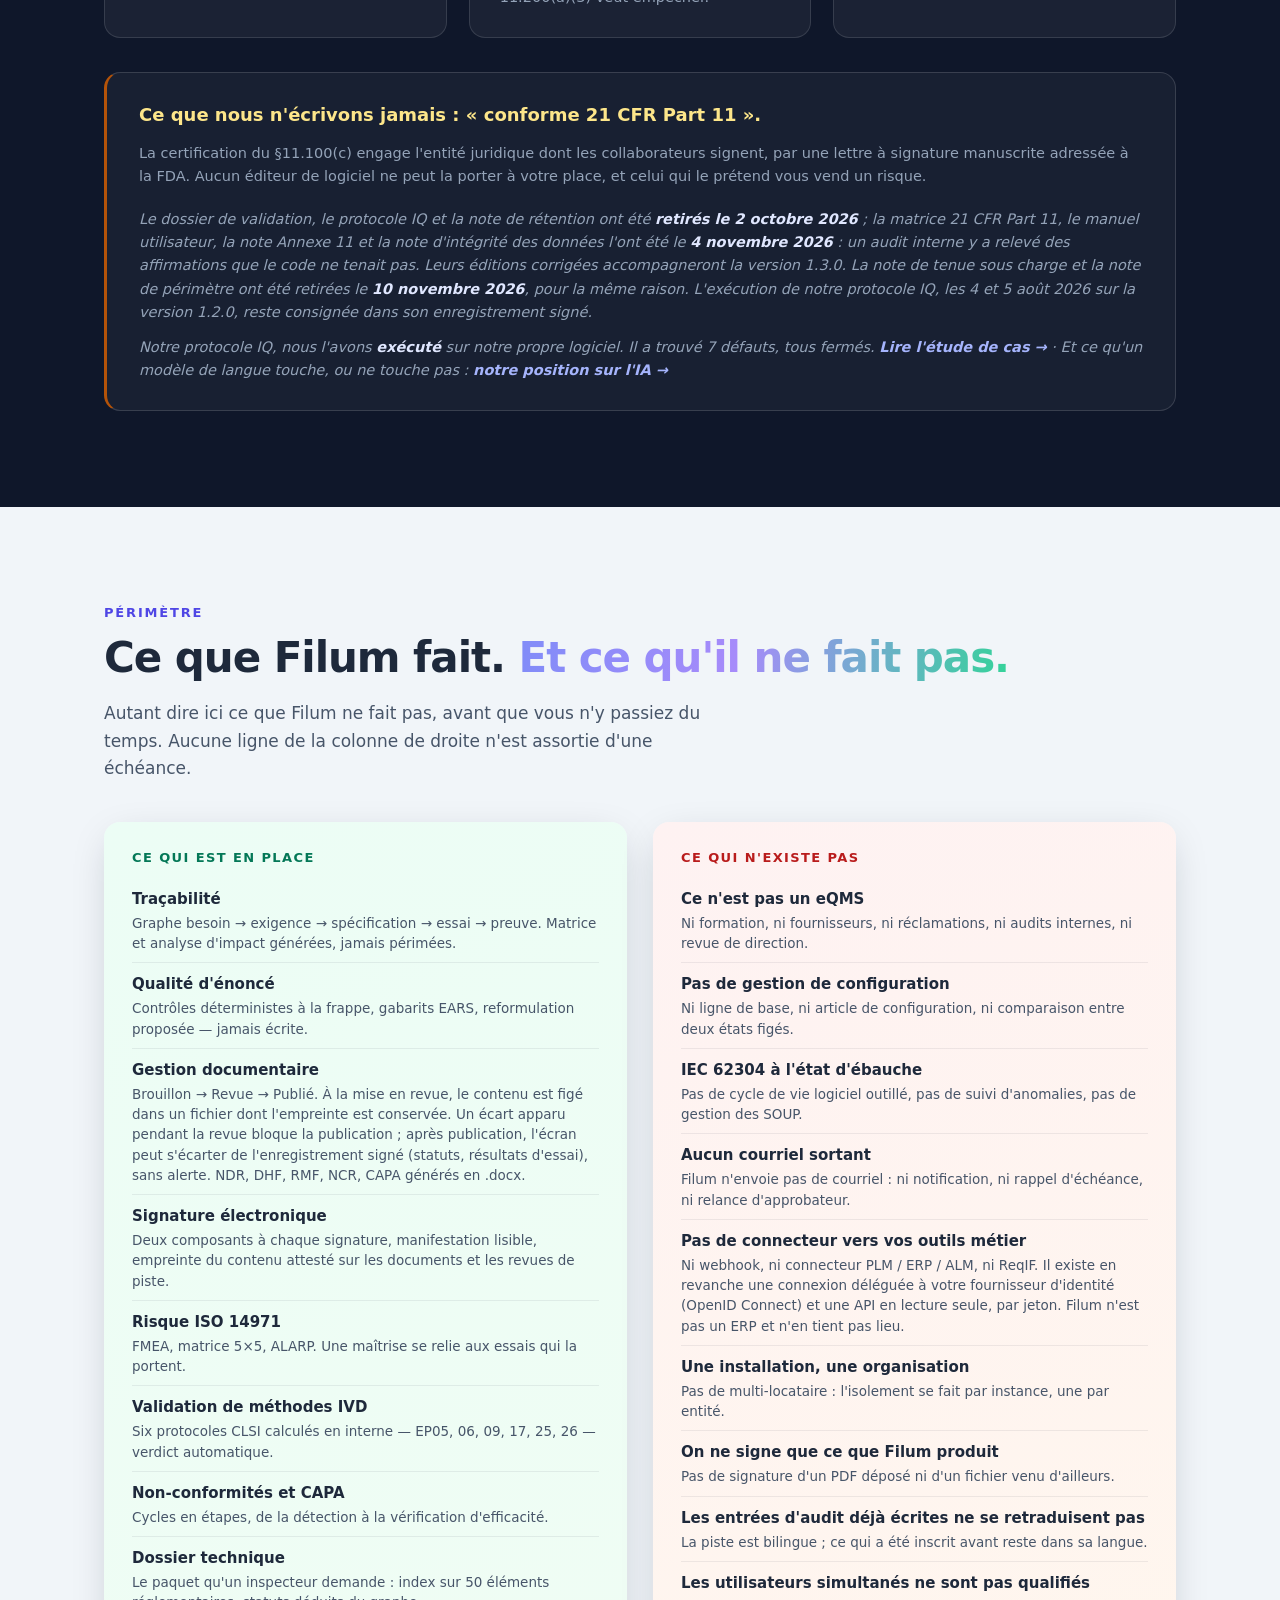
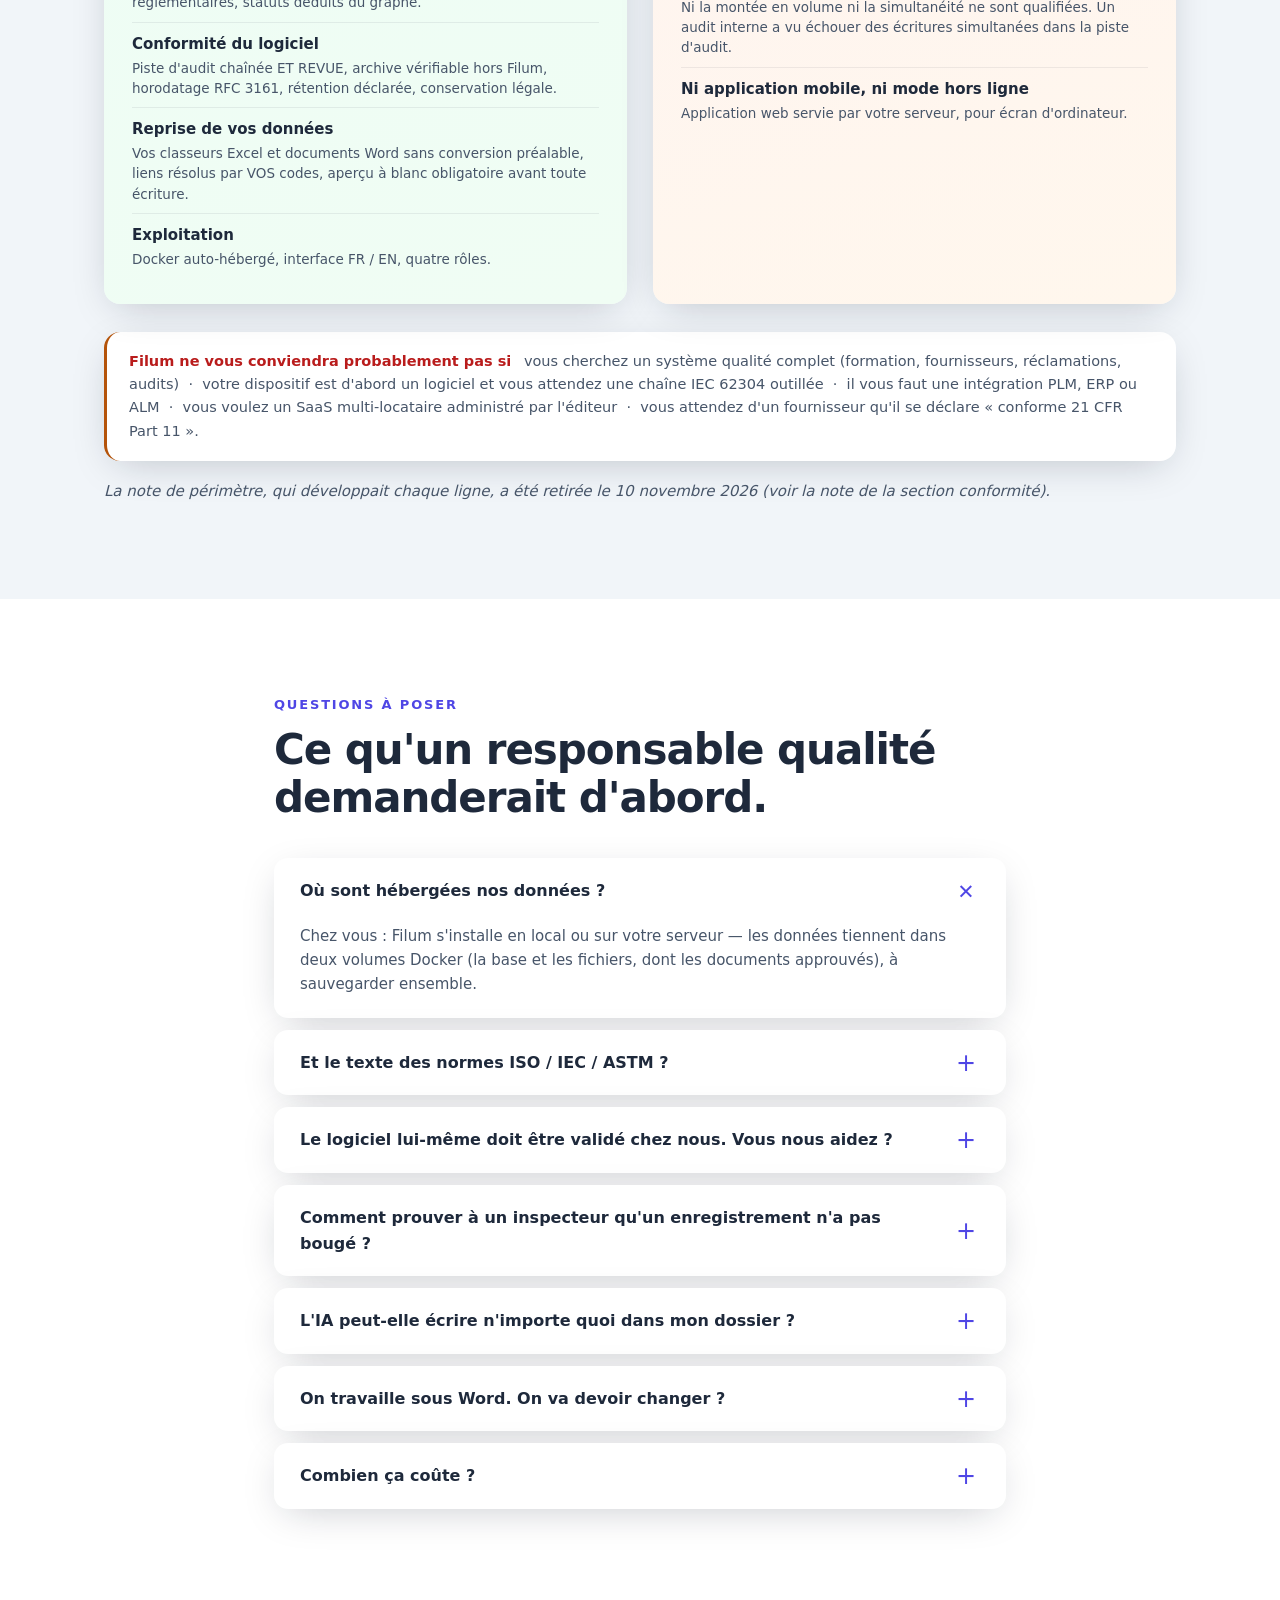
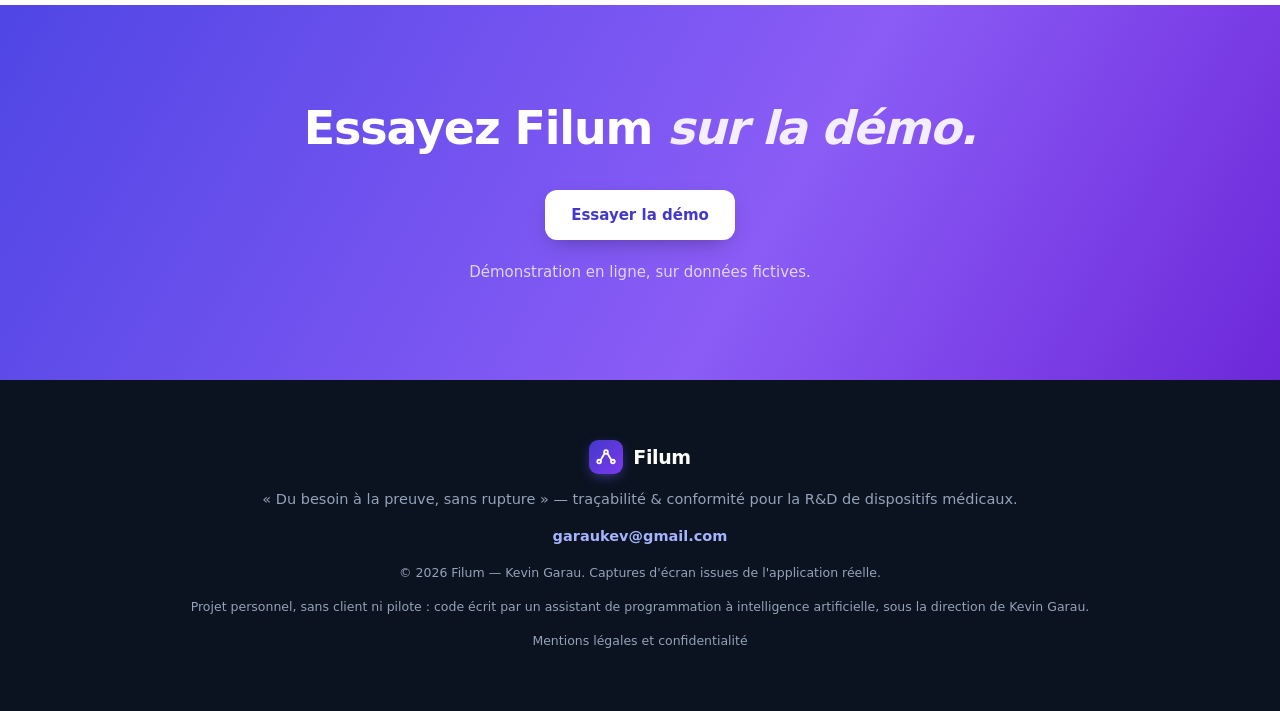
==== commit 7b220264: "Retrait des derniers documents, et le site ne propose plus que la démo La note de périmètre et la no" ====
--- a/index.html
+++ b/index.html
@@ -34,7 +34,7 @@
     <div class="nav-right">
       <a class="lang-switch" href="en/" hreflang="en" title="Read this page in English">EN</a>
       <a class="btn btn-sm btn-light btn-demo" href="demo.html">Essayer la démo</a>
-      <a class="btn btn-sm btn-primary" href="mailto:garaukev@gmail.com?subject=D%C3%A9monstration%20Filum">Demander une démo</a>
+      <a class="btn btn-sm btn-primary" href="mailto:garaukev@gmail.com?subject=Filum">Nous écrire</a>
     </div>
   </div>
 </nav>
@@ -49,7 +49,7 @@
       Filum relie besoins, exigences, essais, <strong>risques</strong> et preuves dans un <strong>graphe de traçabilité vivant</strong> — et génère NDR, DHF, rapport de gestion des risques et rapports CAPA à la demande. Risques ISO 14971, validation de méthodes CLSI et NC/CAPA vivent sur le même fil : vous saisissez le lien une fois ; les manques sont signalés automatiquement.
     </p>
     <div class="hero-cta reveal d3">
-      <a class="btn btn-primary" href="mailto:garaukev@gmail.com?subject=D%C3%A9monstration%20Filum">Demander une démonstration</a>
+      <a class="btn btn-primary" href="mailto:garaukev@gmail.com?subject=Filum">Nous écrire</a>
       <a class="btn btn-ghost" href="#graphe">Découvrir le fil ↓</a>
     </div>
     <p class="hero-note reveal d3">Projet personnel, sans client ni pilote : code écrit par un assistant de programmation à intelligence artificielle, sous la direction de Kevin Garau.</p>
@@ -92,16 +92,8 @@
 
 <!-- ═══════════ CHIFFRES ═══════════ -->
 <section class="stats">
-  <div class="container stats-grid">
+  <div class="container stats-grid" style="grid-template-columns:1fr">
     <div class="stat reveal">
-      <span class="stat-num" data-count="38" data-suffix=" / 44">38 / 44</span>
-      <span class="stat-label">lettres d'avertissement FDA (dispositifs, 2025) citent le système qualité</span>
-    </div>
-    <div class="stat reveal d1">
-      <span class="stat-num" data-count="120" data-prefix="50–" data-suffix="&nbsp;h">50–120&nbsp;h</span>
-      <span class="stat-label">de rédaction qualifiée pour une seule revue documentaire</span>
-    </div>
-    <div class="stat reveal d2">
       <span class="stat-num" data-count="2" data-suffix="&nbsp;marchés, 1&nbsp;référentiel">2&nbsp;marchés, 1&nbsp;référentiel</span>
       <span class="stat-label">depuis 2026, QMSR (FDA) et MDR (UE) s'ancrent tous deux sur l'ISO 13485</span>
     </div>
@@ -336,17 +328,8 @@
     <div class="honesty reveal d3">
       <h3>Ce que nous n'écrivons jamais : « conforme 21 CFR Part 11 ».</h3>
       <p>La certification du §11.100(c) engage l'entité juridique dont les collaborateurs signent, par une lettre à signature manuscrite adressée à la FDA. Aucun éditeur de logiciel ne peut la porter à votre place, et celui qui le prétend vous vend un risque.</p>
-      <div class="telechargements telechargements-sombre" style="grid-template-columns:minmax(0,520px)">
-        <a class="dl dl-sombre" href="docs/Note_tenue_sous_charge_Filum.docx" download>
-          <span class="dl-ico" aria-hidden="true">↓</span>
-          <span class="dl-txt">
-            <strong>La note de tenue sous charge</strong>
-            <em>mesurée, et ce qui n'est pas mesuré</em>
-          </span>
-        </a>
-      </div>
       <p class="section-note reveal d3" style="margin-top:20px">
-        Le dossier de validation, le protocole IQ et la note de rétention ont été <strong>retirés le 2 octobre 2026</strong> ; la matrice 21 CFR Part 11, le manuel utilisateur, la note Annexe 11 et la note d'intégrité des données l'ont été le <strong>4 novembre 2026</strong> : un audit interne y a relevé des affirmations que le code ne tenait pas. Leurs éditions corrigées accompagneront la version 1.3.0. L'exécution de notre protocole IQ, les 4 et 5 août 2026 sur la version 1.2.0, reste consignée dans son enregistrement signé.
+        Le dossier de validation, le protocole IQ et la note de rétention ont été <strong>retirés le 2 octobre 2026</strong> ; la matrice 21 CFR Part 11, le manuel utilisateur, la note Annexe 11 et la note d'intégrité des données l'ont été le <strong>4 novembre 2026</strong> : un audit interne y a relevé des affirmations que le code ne tenait pas. Leurs éditions corrigées accompagneront la version 1.3.0. La note de tenue sous charge et la note de périmètre ont été retirées le <strong>10 novembre 2026</strong>, pour la même raison. L'exécution de notre protocole IQ, les 4 et 5 août 2026 sur la version 1.2.0, reste consignée dans son enregistrement signé.
       </p>
       <p class="section-note reveal d3" style="margin-top:12px">
         Notre protocole IQ, nous l'avons <strong>exécuté</strong> sur notre propre logiciel. Il a trouvé 7 défauts, tous fermés. <a href="validation.html" style="color:#A5B4FC;font-weight:600">Lire l'étude de cas →</a>  ·  Et ce qu'un modèle de langue touche, ou ne touche pas : <a href="ia.html" style="color:#A5B4FC;font-weight:600">notre position sur l'IA →</a>
@@ -361,7 +344,7 @@
     <p class="kicker reveal">Périmètre</p>
     <h2 class="reveal d1">Ce que Filum fait. <span class="grad">Et ce qu'il ne fait pas.</span></h2>
     <p class="section-sub reveal d2">
-      Une démonstration faite à quelqu'un qui cherchait autre chose coûte deux heures aux deux parties. Autant le dire ici. Aucune ligne de la colonne de droite n'est assortie d'une échéance.
+      Autant dire ici ce que Filum ne fait pas, avant que vous n'y passiez du temps. Aucune ligne de la colonne de droite n'est assortie d'une échéance.
     </p>
 
     <div class="scope reveal d3">
@@ -387,12 +370,12 @@
           <li class="scope-item"><strong>Ce n'est pas un eQMS</strong><span>Ni formation, ni fournisseurs, ni réclamations, ni audits internes, ni revue de direction.</span></li>
           <li class="scope-item"><strong>Pas de gestion de configuration</strong><span>Ni ligne de base, ni article de configuration, ni comparaison entre deux états figés.</span></li>
           <li class="scope-item"><strong>IEC 62304 à l'état d'ébauche</strong><span>Pas de cycle de vie logiciel outillé, pas de suivi d'anomalies, pas de gestion des SOUP.</span></li>
-          <li class="scope-item"><strong>Aucun canal sortant</strong><span>Filum n'envoie pas de courriel : ni notification, ni rappel d'échéance, ni relance d'approbateur.</span></li>
-          <li class="scope-item"><strong>Pas d'intégration à votre système d'information</strong><span>Ni webhook, ni connecteur PLM / ERP / ALM, ni ReqIF. Filum n'est pas un ERP et n'en tient pas lieu.</span></li>
+          <li class="scope-item"><strong>Aucun courriel sortant</strong><span>Filum n'envoie pas de courriel : ni notification, ni rappel d'échéance, ni relance d'approbateur.</span></li>
+          <li class="scope-item"><strong>Pas de connecteur vers vos outils métier</strong><span>Ni webhook, ni connecteur PLM / ERP / ALM, ni ReqIF. Il existe en revanche une connexion déléguée à votre fournisseur d'identité (OpenID Connect) et une API en lecture seule, par jeton. Filum n'est pas un ERP et n'en tient pas lieu.</span></li>
           <li class="scope-item"><strong>Une installation, une organisation</strong><span>Pas de multi-locataire : l'isolement se fait par instance, une par entité.</span></li>
           <li class="scope-item"><strong>On ne signe que ce que Filum produit</strong><span>Pas de signature d'un PDF déposé ni d'un fichier venu d'ailleurs.</span></li>
           <li class="scope-item"><strong>Les entrées d'audit déjà écrites ne se retraduisent pas</strong><span>La piste est bilingue ; ce qui a été inscrit avant reste dans sa langue.</span></li>
-          <li class="scope-item"><strong>Les utilisateurs simultanés ne sont pas qualifiés</strong><span>La montée en volume est mesurée ; la simultanéité ne l'est pas.</span></li>
+          <li class="scope-item"><strong>Les utilisateurs simultanés ne sont pas qualifiés</strong><span>Ni la montée en volume ni la simultanéité ne sont qualifiées. Un audit interne a vu échouer des écritures simultanées dans la piste d'audit.</span></li>
           <li class="scope-item"><strong>Ni application mobile, ni mode hors ligne</strong><span>Application web servie par votre serveur, pour écran d'ordinateur.</span></li>
         </ul>
       </div>
@@ -404,58 +387,13 @@
     </p>
 
     <p class="section-note reveal d3">
-      La note de périmètre développe chaque ligne, énonce les trois choix de conception qui expliquent les absences, et dit ce qui reste à la charge de votre organisation. Aucun formulaire, aucune adresse à laisser :
+      La note de périmètre, qui développait chaque ligne, a été retirée le 10 novembre 2026 (<a href="#conformite">voir la note de la section conformité</a>).
     </p>
-    <div class="telechargements reveal d3">
-      <a class="dl" href="docs/Perimetre_Filum_recto.docx" download>
-        <span class="dl-ico" aria-hidden="true">↓</span>
-        <span class="dl-txt">
-          <strong>Le recto</strong>
-          <em>1 page — le fait / ne fait pas en regard</em>
-        </span>
-      </a>
-      <a class="dl" href="docs/Perimetre_Filum.docx" download>
-        <span class="dl-ico" aria-hidden="true">↓</span>
-        <span class="dl-txt">
-          <strong>La note complète</strong>
-          <em>3 pages — avec ce qui reste à votre charge</em>
-        </span>
-      </a>
-      <a class="dl dl-mail" href="#conformite">
-        <span class="dl-ico" aria-hidden="true">→</span>
-        <span class="dl-txt">
-          <strong>Les documents de conformité</strong>
-          <em>tenue sous charge ; les autres sont retirés jusqu'à la 1.3.0</em>
-        </span>
-      </a>
-    </div>
-  </div>
-</section>
-
-<!-- ═══════════ POSITIONNEMENT ═══════════ -->
-<section class="section" id="positionnement">
-  <div class="container">
-    <p class="kicker reveal">Positionnement</p>
-    <h2 class="reveal d1">La couture que les autres laissent ouverte.</h2>
-    <div class="table-wrap reveal d2">
-      <table>
-        <thead>
-          <tr><th></th><th>V&amp;V matérielle pilotée par les données d'essai</th><th>Graphe fin exigence&nbsp;→&nbsp;preuve</th><th>Risques &amp; CAPA reliés au graphe</th><th>Dossier auto-compilé (DHF)</th><th>Simplicité &amp; prix PME</th></tr>
-        </thead>
-        <tbody>
-          <tr><td>eQMS généralistes <em>(Greenlight Guru, Qualio…)</em></td><td>—</td><td>—</td><td>partiel</td><td>partiel</td><td>—</td></tr>
-          <tr><td>ALM / exigences <em>(Polarion, Jama…)</em></td><td>—</td><td class="ok">✓</td><td>—</td><td>—</td><td>—</td></tr>
-          <tr><td>Plateformes logiciel régulé <em>(Ketryx…)</em></td><td>—</td><td>✓ (code)</td><td>partiel</td><td>partiel</td><td>—</td></tr>
-          <tr class="filum-row"><td>Filum</td><td class="ok">✓</td><td class="ok">✓</td><td class="ok">✓</td><td class="ok">✓</td><td class="ok">✓</td></tr>
-        </tbody>
-      </table>
-    </div>
-    <p class="section-note reveal d3">Mécanique et logiciel embarqué (IEC 62304) vivent sur le même graphe — sans silo.</p>
   </div>
 </section>
 
 <!-- ═══════════ FAQ ═══════════ -->
-<section class="section section-tint" id="faq">
+<section class="section" id="faq">
   <div class="container container-narrow">
     <p class="kicker reveal">Questions à poser</p>
     <h2 class="reveal d1">Ce qu'un responsable qualité demanderait d'abord.</h2>
@@ -497,9 +435,9 @@
 <!-- ═══════════ CTA FINAL ═══════════ -->
 <section class="cta-final">
   <div class="container">
-    <h2 class="reveal">Passez votre prochaine activité R&amp;D<br />dans Filum. <span class="ital">Et comparez.</span></h2>
+    <h2 class="reveal">Essayez Filum <span class="ital">sur la démo.</span></h2>
     <div class="hero-cta reveal d1">
-      <a class="btn btn-light" href="mailto:garaukev@gmail.com?subject=D%C3%A9monstration%20Filum">Demander une démonstration</a>
+      <a class="btn btn-light" href="demo.html">Essayer la démo</a>
     </div>
     <p class="cta-note reveal d2">Démonstration en ligne, sur données fictives.</p>
   </div>
